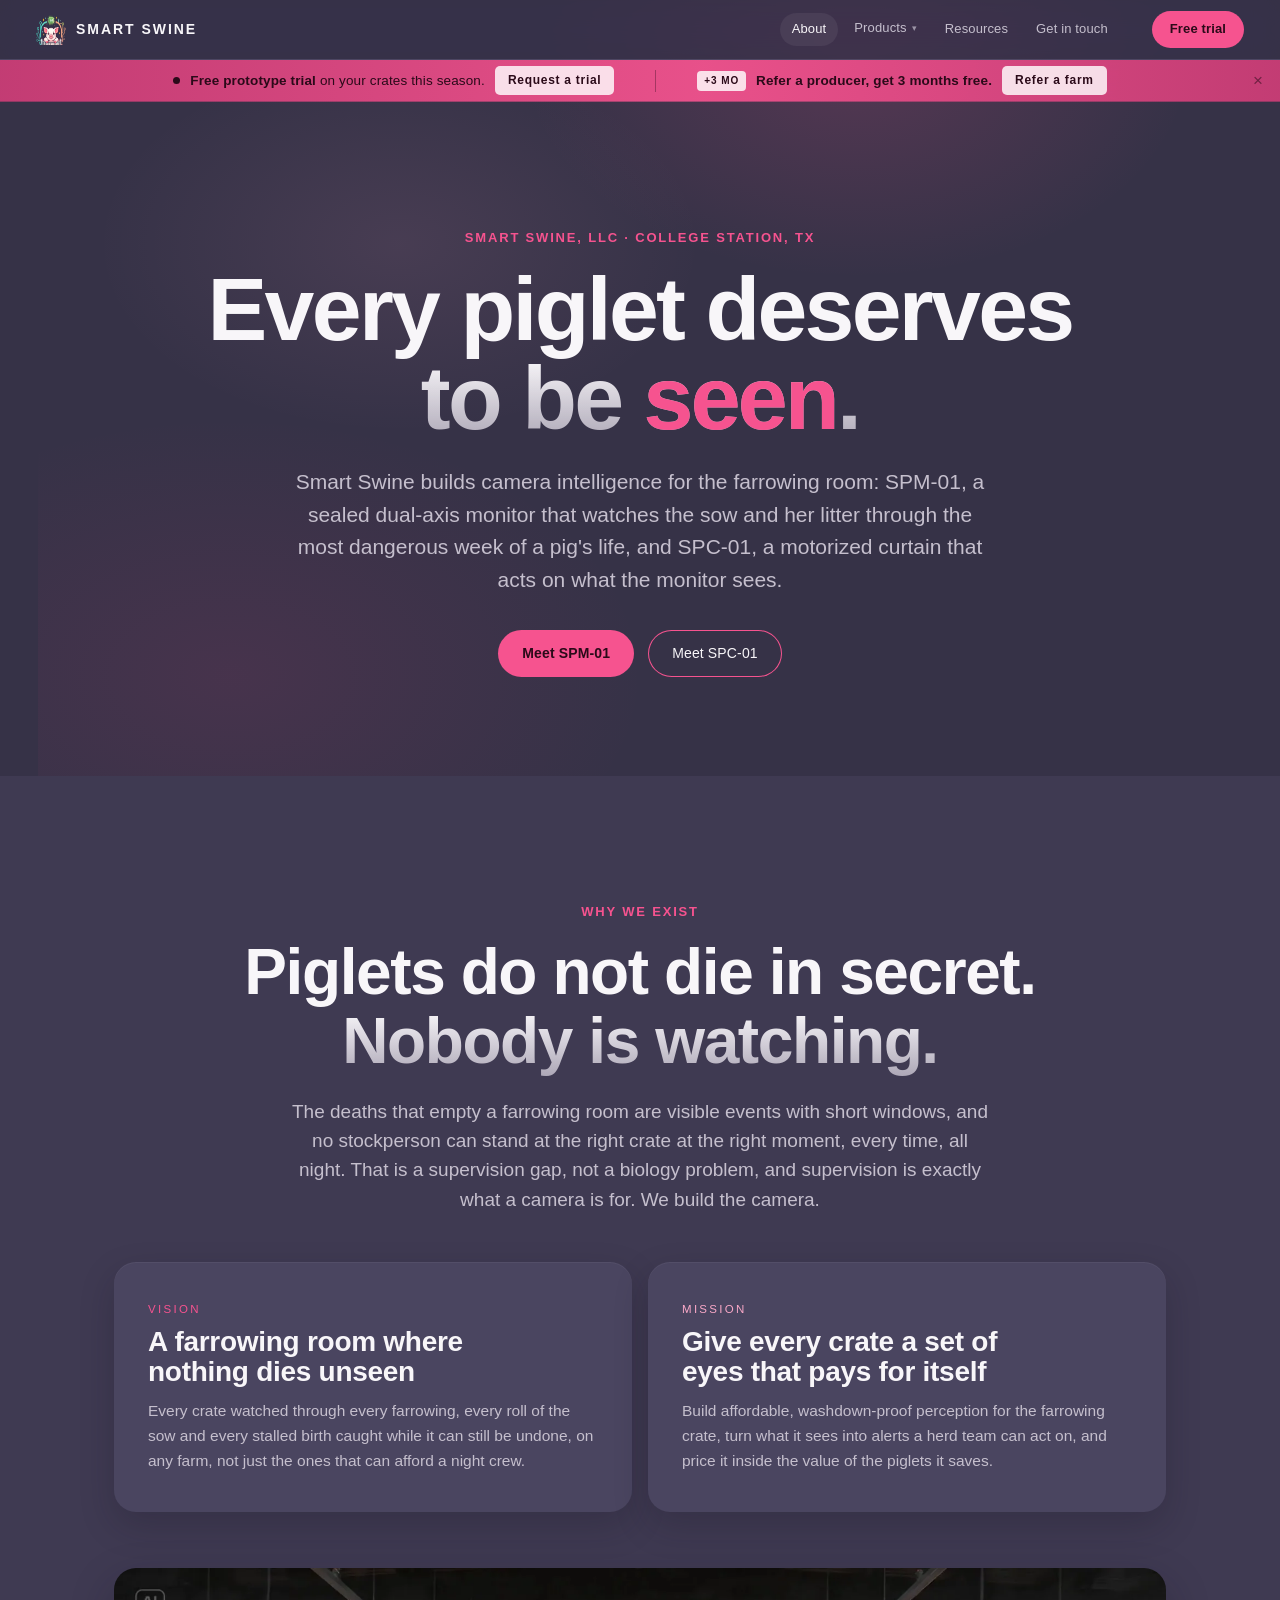
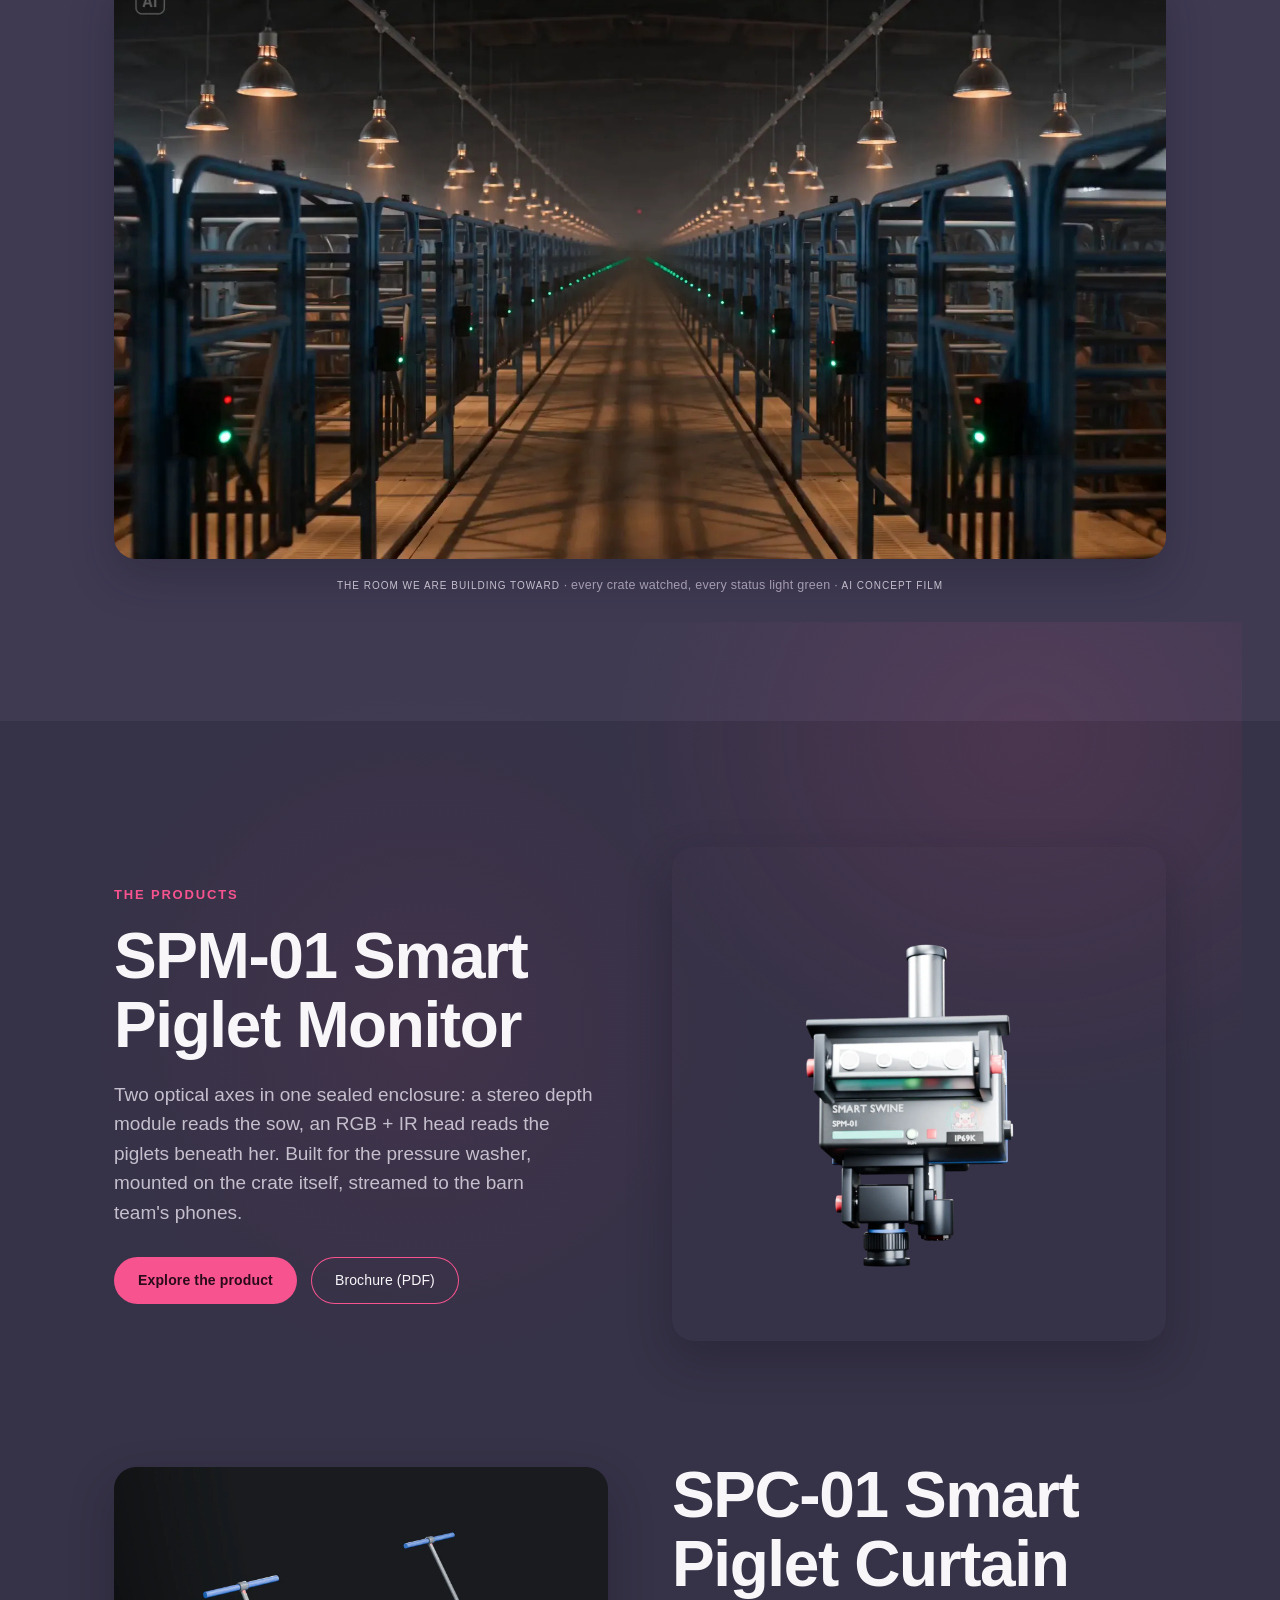
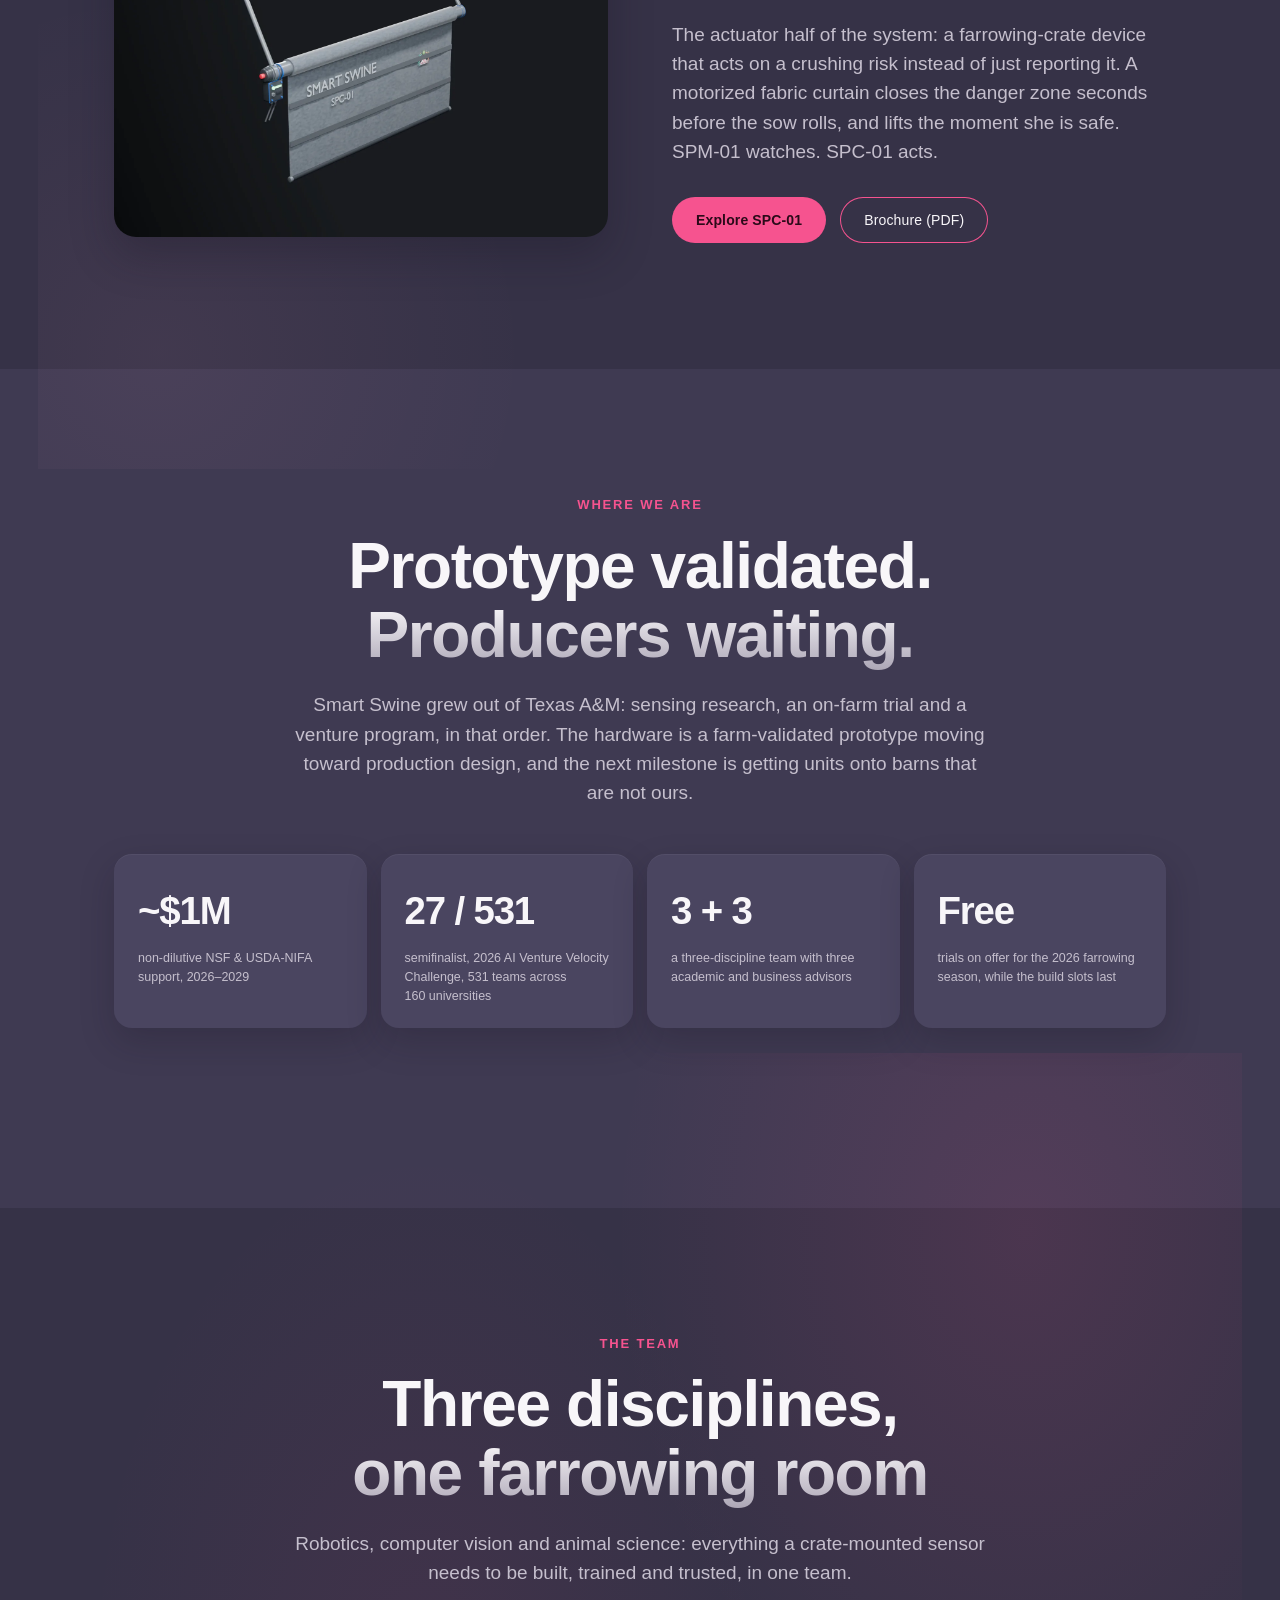
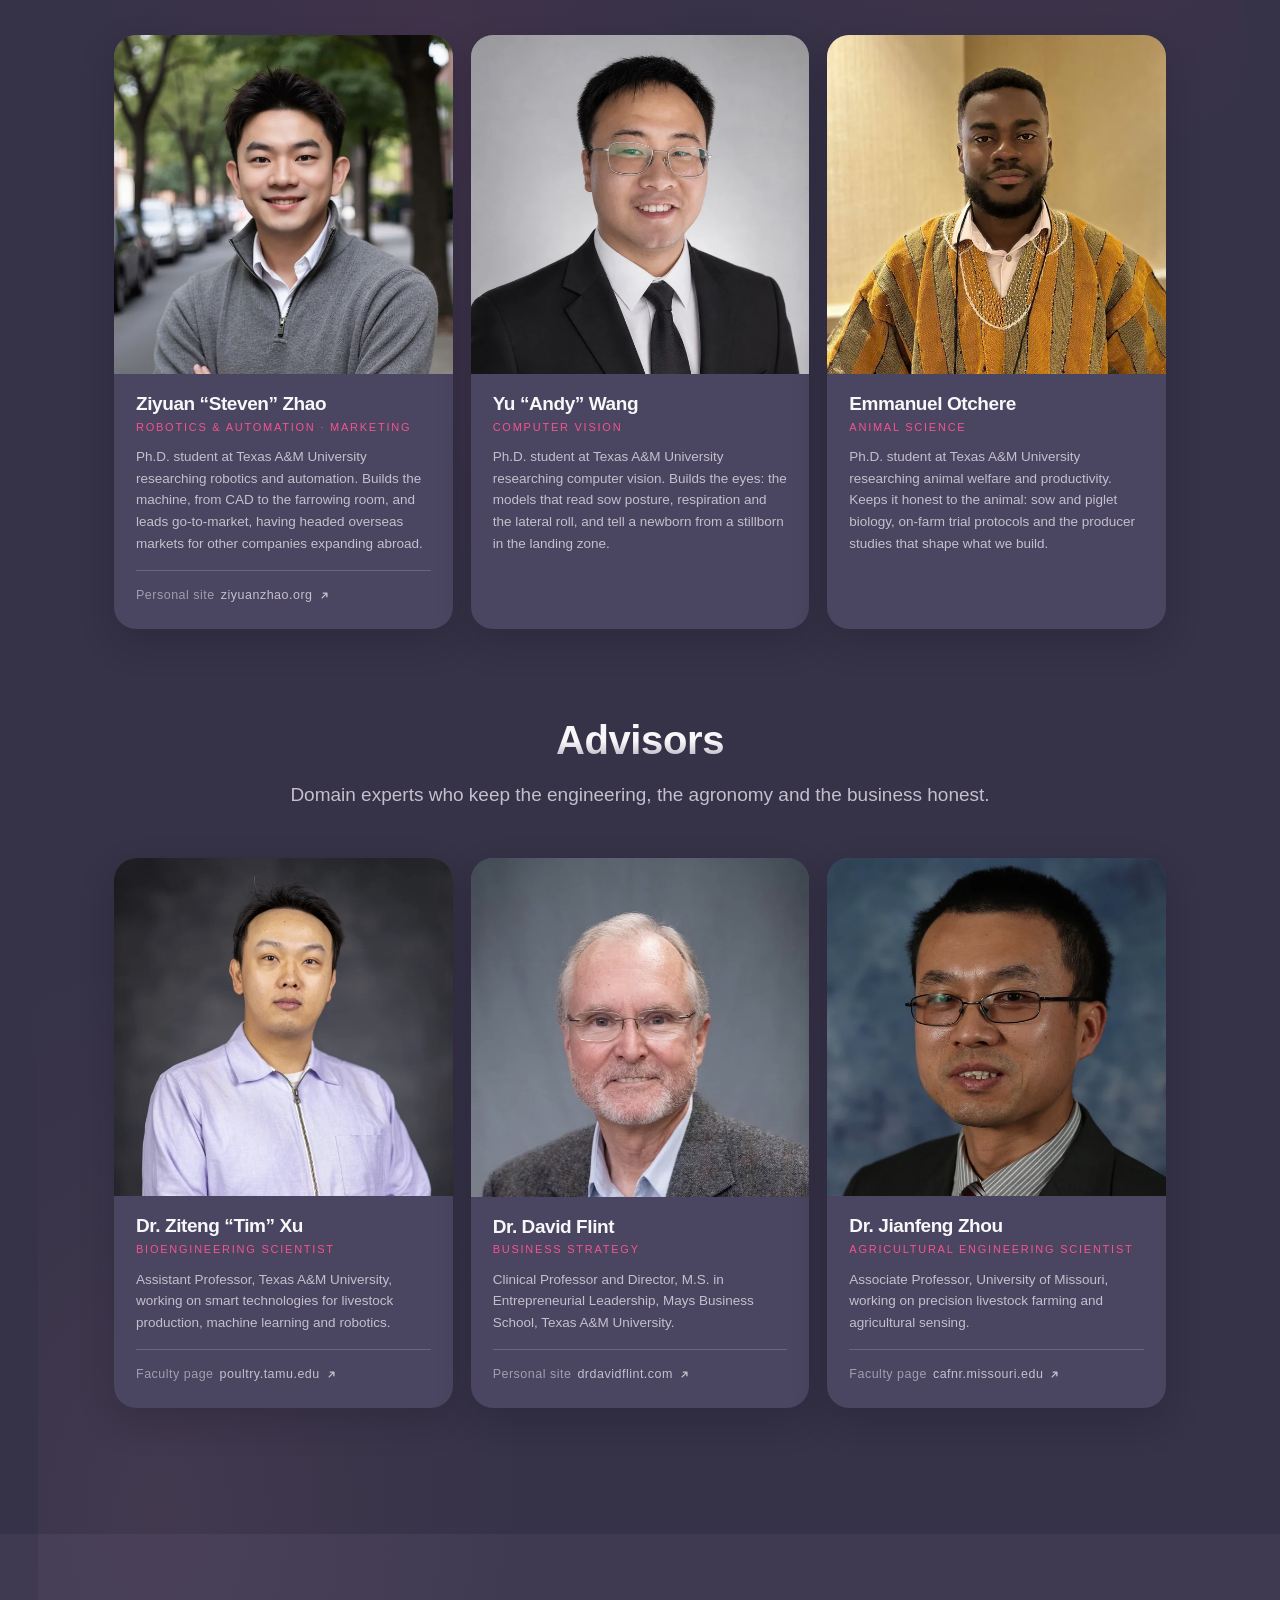
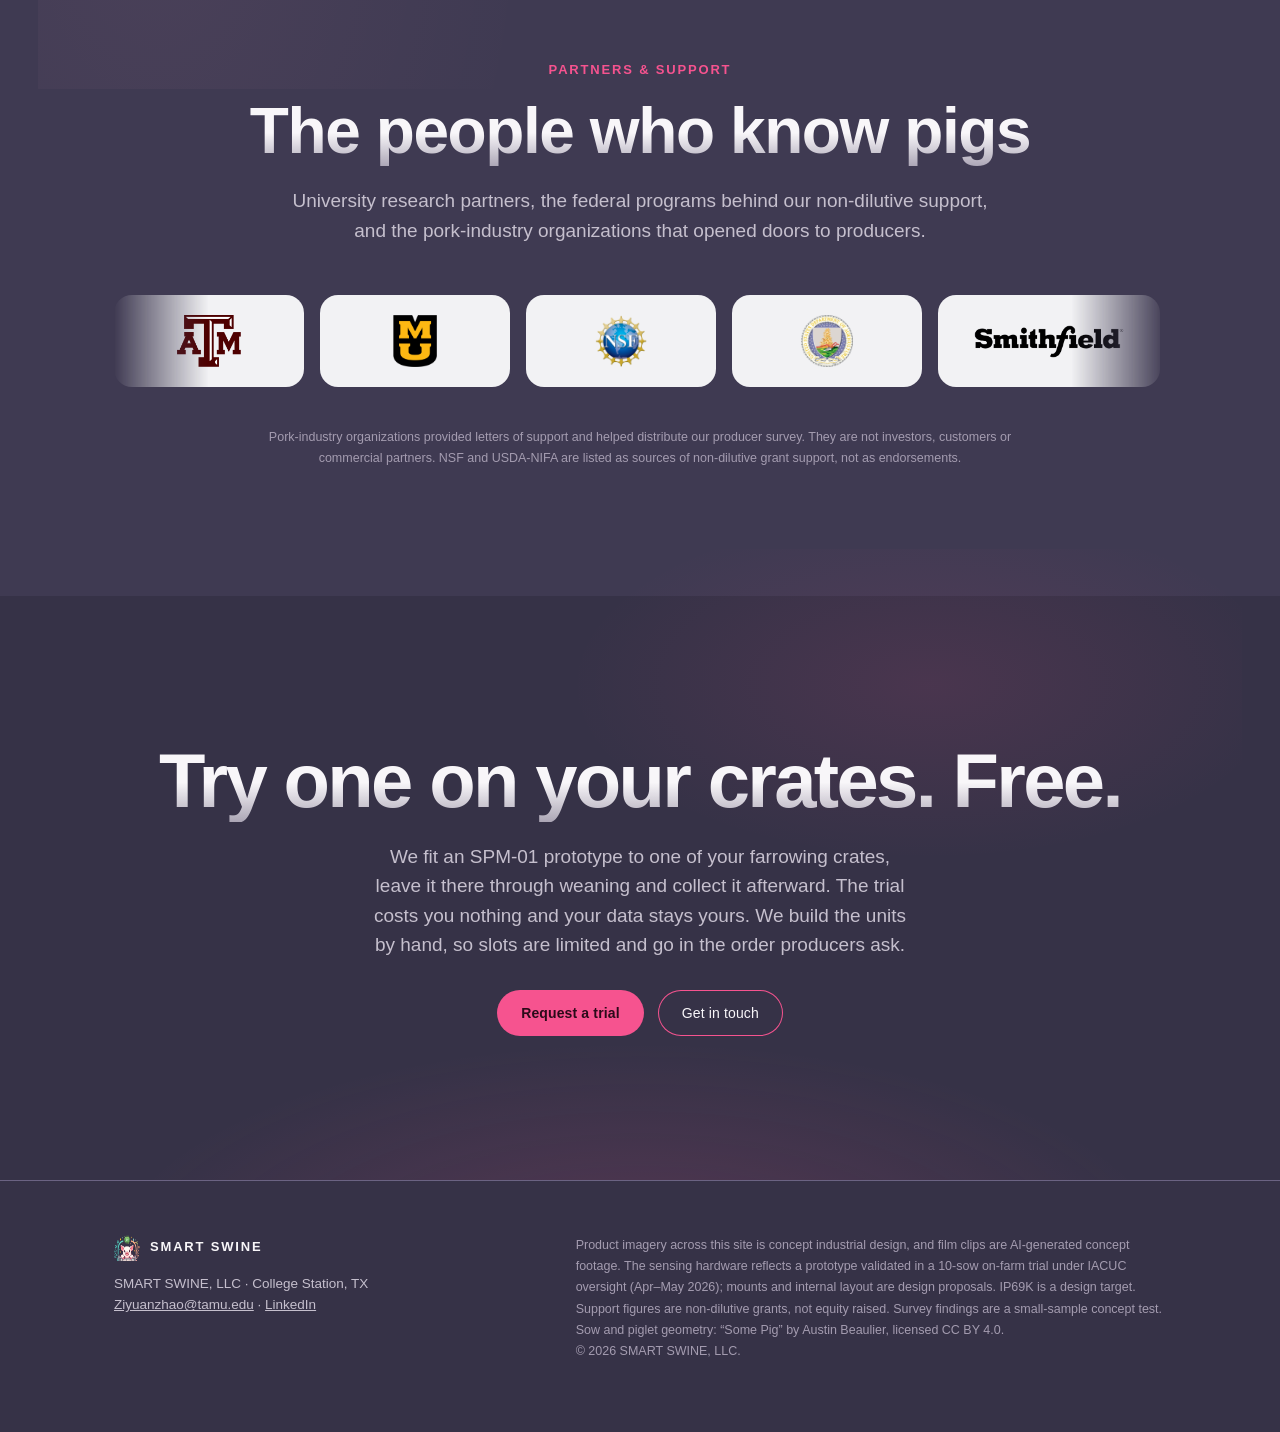
==== index.html @ ac826a95 "Both offers get the same light pill Refer a farm was outlined against the pink, which read as the le" ====
<!DOCTYPE html>
<html lang="en">
<head>
<meta charset="UTF-8">
<meta name="viewport" content="width=device-width, initial-scale=1.0">
<title>SMART SWINE · Camera intelligence for the farrowing room</title>
<meta name="description" content="SMART SWINE, LLC builds camera intelligence for the farrowing room. Vision, mission, team and partners.">
<link rel="icon" type="image/png" href="assets/img/logo_badge.png">
<link rel="stylesheet" href="css/style.css">
</head>
<body>

<header class="nav" id="nav">
  <a class="nav-brand" href="index.html" aria-label="Smart Swine home">
    <img src="assets/img/logo_badge.png" alt="" width="30" height="30">
    <span>SMART&nbsp;SWINE</span>
  </a>
  <nav class="nav-links" aria-label="Pages">
    <a href="index.html" class="on" aria-current="page">About</a>
    <div class="nav-drop">
      <a href="product.html" class="nav-drop-top" aria-haspopup="true">Products<span class="caret" aria-hidden="true">&#9662;</span></a>
      <div class="nav-sub">
        <div class="nav-sub-panel">
          <a href="product.html"><b>SPM-01</b><span>Smart Piglet Monitor</span></a>
          <a href="spc01.html"><b>SPC-01</b><span>Smart Piglet Curtain</span></a>
        </div>
      </div>
    </div>
    <a href="resources.html">Resources</a>
    <a href="contact.html">Get in touch</a>
  </nav>
  <a class="btn btn-coral nav-cta" href="contact.html#pilot">Free trial</a>
  <button class="nav-burger" type="button" aria-label="Menu" aria-expanded="false" aria-controls="mobileMenu"><span></span><span></span></button>
</header>

<nav class="mobile-menu" id="mobileMenu" aria-label="Menu">
  <a href="index.html" class="on" aria-current="page">About</a>
  <a href="product.html">SPM-01<span>Smart Piglet Monitor</span></a>
  <a href="spc01.html">SPC-01<span>Smart Piglet Curtain</span></a>
  <a href="resources.html">Resources</a>
  <a href="contact.html">Get in touch</a>
  <a class="btn btn-coral" href="contact.html#pilot">Free trial</a>
</nav>

<div class="promo" id="promo" role="region" aria-label="Current offers">
  <div class="promo-rail">
    <div class="promo-offer">
      <span class="promo-mark" aria-hidden="true"><span class="promo-dot"></span></span>
      <span class="promo-txt"><b>Free prototype trial</b> on your crates this season.</span>
      <a class="promo-cta" href="contact.html#pilot">Request a trial</a>
    </div>
    <span class="promo-rule" aria-hidden="true"></span>
    <div class="promo-offer">
      <span class="promo-mark promo-badge" aria-hidden="true">+3 MO</span>
      <span class="promo-txt"><b>Refer a producer, get 3 months free.</b></span>
      <a class="promo-cta" href="contact.html#refer">Refer a farm</a>
    </div>
  </div>
  <button class="promo-x" type="button" aria-label="Dismiss offers">&times;</button>
</div>


<main id="top">

<!-- ===== Hero ===== -->
<section class="page-hero">
  <div class="wrap">
    <p class="eyebrow">SMART SWINE, LLC · COLLEGE STATION, TX</p>
    <h1 class="rv">Every piglet deserves<br>to be <em>seen</em>.</h1>
    <p class="lede rv">Smart Swine builds camera intelligence for the farrowing
      room: SPM-01, a sealed dual-axis monitor that watches the sow and her
      litter through the most dangerous week of a pig's life, and SPC-01, a
      motorized curtain that acts on what the monitor sees.</p>
    <div class="cta-row rv">
      <a class="btn btn-coral" href="product.html">Meet SPM-01</a>
      <a class="btn btn-ghost" href="spc01.html">Meet SPC-01</a>
    </div>
  </div>
</section>

<!-- ===== Vision & Mission ===== -->
<section class="sec" id="vision">
  <div class="wrap">
    <header class="sec-head">
      <p class="eyebrow">WHY WE EXIST</p>
      <h2 class="rv">Piglets do not die in secret.<br>Nobody is watching.</h2>
      <p class="lede rv">The deaths that empty a farrowing room are visible events
        with short windows, and no stockperson can stand at the right crate at the
        right moment, every time, all night. That is a supervision gap, not a
        biology problem, and supervision is exactly what a camera is for. We build
        the camera.</p>
    </header>
    <div class="vm">
      <article class="rv">
        <p class="axis-tag coral">VISION</p>
        <h3>A farrowing room where nothing dies unseen</h3>
        <p>Every crate watched through every farrowing, every roll of the sow and
          every stalled birth caught while it can still be undone, on any farm,
          not just the ones that can afford a night crew.</p>
      </article>
      <article class="rv">
        <p class="axis-tag teal">MISSION</p>
        <h3>Give every crate a set of eyes that pays for itself</h3>
        <p>Build affordable, washdown-proof perception for the farrowing crate,
          turn what it sees into alerts a herd team can act on, and price it
          inside the value of the piglets it saves.</p>
      </article>
    </div>
  </div>

  <figure class="wide-fig rv">
    <video class="film" autoplay muted loop playsinline preload="metadata"
           poster="assets/film/film_aisle_poster.webp"
           aria-label="Slow push down the center aisle of a farrowing room at night, a green status light glowing on every crate, AI-generated concept film">
      <source src="assets/film/film_aisle.mp4" type="video/mp4">
    </video>
    <figcaption><span class="mono">THE ROOM WE ARE BUILDING TOWARD</span> · every
      crate watched, every status light green · <span class="mono">AI CONCEPT
      FILM</span></figcaption>
  </figure>
</section>

<!-- ===== Product teasers ===== -->
<section class="sec sec-deep" id="productteaser">
  <div class="wrap split">
    <div class="split-txt">
      <p class="eyebrow">THE PRODUCTS</p>
      <h2 class="rv">SPM-01 Smart Piglet Monitor</h2>
      <p class="lede rv">Two optical axes in one sealed enclosure: a stereo depth
        module reads the sow, an RGB + IR head reads the piglets beneath her.
        Built for the pressure washer, mounted on the crate itself, streamed to
        the barn team's phones.</p>
      <div class="cta-row rv">
        <a class="btn btn-coral" href="product.html">Explore the product</a>
        <a class="btn btn-ghost" href="SPM-01_Product_Brochure.pdf" download>Brochure (PDF)</a>
      </div>
    </div>
    <figure class="split-img rv">
      <img src="assets/img/hero_static.webp" alt="SPM-01 Smart Piglet Monitor, concept industrial design render">
    </figure>
  </div>

  <div class="wrap split split-stack">
    <figure class="split-img rv">
      <img src="assets/img/spc_hero.webp" alt="SPC-01 Smart Piglet Curtain, concept industrial design render" loading="lazy">
    </figure>
    <div class="split-txt">
      <h2 class="rv">SPC-01 Smart Piglet Curtain</h2>
      <p class="lede rv">The actuator half of the system: a farrowing-crate
        device that acts on a crushing risk instead of just
        reporting it. A motorized fabric curtain closes the danger zone seconds
        before the sow rolls, and lifts the moment she is safe. SPM-01 watches.
        SPC-01 acts.</p>
      <div class="cta-row rv">
        <a class="btn btn-coral" href="spc01.html">Explore SPC-01</a>
        <a class="btn btn-ghost" href="SPC-01_Product_Brochure.pdf" download>Brochure (PDF)</a>
      </div>
    </div>
  </div>
</section>

<!-- ===== Where we are ===== -->
<section class="sec" id="status">
  <div class="wrap">
    <header class="sec-head">
      <p class="eyebrow">WHERE WE ARE</p>
      <h2 class="rv">Prototype validated. Producers waiting.</h2>
      <p class="lede rv">Smart Swine grew out of Texas A&amp;M: sensing research,
        an on-farm trial and a venture program, in that order. The hardware is a
        farm-validated prototype moving toward production design, and the next milestone is getting units onto
        barns that are not ours.</p>
    </header>

    <div class="stats statusband">
      <div class="stat rv"><strong>~$1M</strong><span>non-dilutive NSF &amp; USDA-NIFA support, 2026–2029</span></div>
      <div class="stat rv"><strong>27 / 531</strong><span>semifinalist, 2026 AI Venture Velocity Challenge, 531 teams across 160 universities</span></div>
      <div class="stat rv"><strong>3 + 3</strong><span>a three-discipline team with three academic and business advisors</span></div>
      <div class="stat rv"><strong>Free</strong><span>trials on offer for the 2026 farrowing season, while the build slots last</span></div>
    </div>
  </div>
</section>

<!-- ===== Team ===== -->
<section class="sec sec-deep" id="team">
  <div class="wrap">
    <header class="sec-head">
      <p class="eyebrow">THE TEAM</p>
      <h2 class="rv">Three disciplines, one farrowing room</h2>
      <p class="lede rv">Robotics, computer vision and animal science: everything
        a crate-mounted sensor needs to be built, trained and trusted, in one
        team.</p>
    </header>

    <div class="team">
      <article class="tcard rv">
        <img src="assets/team/steven.webp" alt="Ziyuan “Steven” Zhao">
        <div class="t-body">
          <h4>Ziyuan “Steven” Zhao</h4>
          <p class="t-role">Robotics &amp; Automation · Marketing</p>
          <p>Ph.D. student at Texas A&amp;M University researching robotics and
            automation. Builds the machine, from CAD to the farrowing room,
            and leads go-to-market, having headed overseas markets for other
            companies expanding abroad.</p>
          <a class="t-link" href="https://ziyuanzhao.org/" target="_blank" rel="noopener"><span class="t-kind">Personal site</span> ziyuanzhao.org<svg viewBox="0 0 12 12" aria-hidden="true"><path d="M3.4 8.6 8.6 3.4M4.6 3.4h4v4"/></svg><span class="vh"> (opens in a new tab)</span></a>
        </div>
      </article>
      <article class="tcard rv">
        <img src="assets/team/andy.webp" alt="Yu “Andy” Wang">
        <div class="t-body">
          <h4>Yu “Andy” Wang</h4>
          <p class="t-role">Computer Vision</p>
          <p>Ph.D. student at Texas A&amp;M University researching computer
            vision. Builds the eyes: the models that read sow posture,
            respiration and the lateral roll, and tell a newborn from a
            stillborn in the landing zone.</p>
        </div>
      </article>
      <article class="tcard rv">
        <img src="assets/team/emmanuel.webp" alt="Emmanuel Otchere">
        <div class="t-body">
          <h4>Emmanuel Otchere</h4>
          <p class="t-role">Animal Science</p>
          <p>Ph.D. student at Texas A&amp;M University researching animal
            welfare and productivity. Keeps it honest to the animal: sow and
            piglet biology, on-farm trial protocols and the producer studies
            that shape what we build.</p>
        </div>
      </article>
    </div>

    <header class="sec-head">
      <h3 class="sub-h rv">Advisors</h3>
      <p class="lede rv">Domain experts who keep the engineering, the agronomy and
        the business honest.</p>
    </header>
    <div class="team">
      <article class="tcard rv">
        <img src="assets/team/ziteng.webp" alt="Dr. Ziteng “Tim” Xu">
        <div class="t-body">
          <h4>Dr. Ziteng “Tim” Xu</h4>
          <p class="t-role">Bioengineering Scientist</p>
          <p>Assistant Professor, Texas A&amp;M University, working on smart technologies
            for livestock production, machine learning and robotics.</p>
          <a class="t-link" href="https://poultry.tamu.edu/people/xu-ziteng-tim/" target="_blank" rel="noopener"><span class="t-kind">Faculty page</span> poultry.tamu.edu<svg viewBox="0 0 12 12" aria-hidden="true"><path d="M3.4 8.6 8.6 3.4M4.6 3.4h4v4"/></svg><span class="vh"> (opens in a new tab)</span></a>
        </div>
      </article>
      <article class="tcard rv">
        <img src="assets/team/flint.webp" alt="Dr. David Flint">
        <div class="t-body">
          <h4>Dr. David Flint</h4>
          <p class="t-role">Business Strategy</p>
          <p>Clinical Professor and Director, M.S. in Entrepreneurial Leadership,
            Mays Business School, Texas A&amp;M University.</p>
          <a class="t-link" href="https://drdavidflint.com/about/" target="_blank" rel="noopener"><span class="t-kind">Personal site</span> drdavidflint.com<svg viewBox="0 0 12 12" aria-hidden="true"><path d="M3.4 8.6 8.6 3.4M4.6 3.4h4v4"/></svg><span class="vh"> (opens in a new tab)</span></a>
        </div>
      </article>
      <article class="tcard rv">
        <img src="assets/team/jianfeng.webp" alt="Dr. Jianfeng Zhou">
        <div class="t-body">
          <h4>Dr. Jianfeng Zhou</h4>
          <p class="t-role">Agricultural Engineering Scientist</p>
          <p>Associate Professor, University of Missouri, working on precision livestock
            farming and agricultural sensing.</p>
          <a class="t-link" href="https://cafnr.missouri.edu/directory/jianfeng-zhou/" target="_blank" rel="noopener"><span class="t-kind">Faculty page</span> cafnr.missouri.edu<svg viewBox="0 0 12 12" aria-hidden="true"><path d="M3.4 8.6 8.6 3.4M4.6 3.4h4v4"/></svg><span class="vh"> (opens in a new tab)</span></a>
        </div>
      </article>
    </div>
  </div>
</section>

<!-- ===== Partners ===== -->
<section class="sec" id="partners">
  <div class="wrap">
    <header class="sec-head">
      <p class="eyebrow">PARTNERS &amp; SUPPORT</p>
      <h2 class="rv">The people who know pigs</h2>
      <p class="lede rv">University research partners, the federal programs behind
        our non-dilutive support, and the pork-industry organizations that opened
        doors to producers.</p>
    </header>
    <div class="logo-marquee rv" role="img" aria-label="Partner logos: Texas A&M University, University of Missouri, U.S. National Science Foundation, USDA, Smithfield, National Pork Board, Texas Pork Producers Association, Missouri Pork Association">
      <div class="logo-track">
        <div class="logo-set">
          <span><img src="assets/logos/tamu.png"       alt=""></span>
          <span><img src="assets/logos/mizzou.png"     alt=""></span>
          <span><img src="assets/logos/nsf.png"        alt=""></span>
          <span><img src="assets/logos/usda.png"       alt=""></span>
          <span><img src="assets/logos/smithfield.png" alt=""></span>
          <span><img src="assets/logos/npb.png"        alt=""></span>
          <span><img src="assets/logos/tppa.png"       alt=""></span>
          <span><img src="assets/logos/mpa.png"        alt=""></span>
        </div>
        <div class="logo-set" aria-hidden="true">
          <span><img src="assets/logos/tamu.png"       alt=""></span>
          <span><img src="assets/logos/mizzou.png"     alt=""></span>
          <span><img src="assets/logos/nsf.png"        alt=""></span>
          <span><img src="assets/logos/usda.png"       alt=""></span>
          <span><img src="assets/logos/smithfield.png" alt=""></span>
          <span><img src="assets/logos/npb.png"        alt=""></span>
          <span><img src="assets/logos/tppa.png"       alt=""></span>
          <span><img src="assets/logos/mpa.png"        alt=""></span>
        </div>
      </div>
    </div>
    <p class="fine rv">Pork-industry organizations provided letters of support and
      helped distribute our producer survey. They are not investors, customers or
      commercial partners. NSF and USDA-NIFA are listed as sources of
      non-dilutive grant support, not as endorsements.</p>
  </div>
</section>

<!-- ===== CTA ===== -->
<section class="cta" id="contact">
  <div class="wrap">
    <h2 class="rv">Try one on your crates. Free.</h2>
    <p class="lede rv">We fit an SPM-01 prototype to one of your farrowing crates,
      leave it there through weaning and collect it afterward. The trial costs you
      nothing and your data stays yours. We build the units by hand, so slots are
      limited and go in the order producers ask.</p>
    <div class="cta-row rv">
      <a class="btn btn-coral" href="contact.html#pilot">Request a trial</a>
      <a class="btn btn-ghost" href="contact.html">Get in touch</a>
    </div>
  </div>
</section>

<footer class="foot">
  <div class="wrap foot-grid">
    <div>
      <p class="foot-brand"><img src="assets/img/logo_badge.png" alt="" width="26" height="26"> SMART&nbsp;SWINE</p>
      <p class="mut">SMART SWINE, LLC · College Station, TX</p>
      <p class="mut"><a href="mailto:Ziyuanzhao@tamu.edu">Ziyuanzhao@tamu.edu</a> ·
         <a href="https://www.linkedin.com/company/133423991/" rel="noopener" target="_blank">LinkedIn</a></p>
    </div>
    <p class="fine">Product imagery across this site is concept industrial design,
      and film clips are AI-generated concept footage.
      The sensing hardware reflects a prototype validated in a 10-sow on-farm
      trial under IACUC oversight (Apr–May 2026); mounts and internal layout are
      design proposals. IP69K is a design target. Support figures are
      non-dilutive grants, not equity raised. Survey findings are a small-sample
      concept test. Sow and piglet geometry: “Some Pig” by Austin Beaulier,
      licensed CC&nbsp;BY&nbsp;4.0.<br>© 2026 SMART SWINE, LLC.</p>
  </div>
</footer>

</main>

<script src="vendor/gsap.min.js"></script>
<script src="vendor/ScrollTrigger.min.js"></script>
<script src="js/main.js"></script>
</body>
</html>
---- css/style.css ----
/* SMART SWINE — company site
   Tokens: plum-charcoal stack + pink brand (the mascot's own color).
   --coral/--teal/--seal keep their names as historical aliases; every value
   resolves into the pink system.
   Type: system stack (SF Pro on Apple hardware), self-hosted Roboto as the
   fallback for platforms without a suitable system face (css/fonts.css).
   Surface language: borderless elevated cards, large radii, pill buttons,
   centered section heads — decoration carries nothing the layout doesn't. */

@import url("fonts.css");

:root {
  /* Well off black: the darkest surface is a plum-tinted charcoal, not a void.
     Every step is ~11 levels apart so cards, cards-on-cards and rules all
     separate without needing borders to do the work. */
  --bg0: #363247;
  --bg1: #3f3a52;
  --bg2: #4a4560;
  --bg3: #57516e;
  --line: #6b6383;
  --ink: #f8f6f9;
  --mut: #c5bfcd;
  --dim: #a49cb0;
  --pink: #f6538f;
  --rose: #f9a8c7;
  --coral: var(--pink);
  --teal: var(--rose);
  --seal: #cf3d78;
  --seal-hi: #f76fa8;
  --sans: -apple-system, BlinkMacSystemFont, "SF Pro Display", "SF Pro Text",
          "Segoe UI", "Roboto", "Helvetica Neue", Helvetica, Arial, sans-serif;
  /* One family — label roles keep their own voice through tracking, case
     and weight rather than a second face. */
  --mono: var(--sans);
  --pad: clamp(20px, 5vw, 72px);
  --r-lg: 22px;   /* media tiles, feature cards */
  --r-md: 18px;   /* stat tiles, list cards */
  --r-sm: 14px;   /* small chrome */
}

* { margin: 0; padding: 0; box-sizing: border-box; }
html { scroll-behavior: smooth; overflow-anchor: none; }
@media (prefers-reduced-motion: reduce) { html { scroll-behavior: auto; } }

body {
  text-wrap: pretty;
  background: var(--bg1);
  color: var(--ink);
  font-family: var(--sans);
  font-size: 17px;
  line-height: 1.6;
  -webkit-font-smoothing: antialiased;
  overflow-x: hidden;
}

img { max-width: 100%; display: block; }
a { color: inherit; }
section { scroll-margin-top: 64px; }

.wrap { max-width: 1180px; margin: 0 auto; padding: 0 var(--pad); }
.mono { font-family: var(--mono); font-size: 0.8em; font-weight: 500; letter-spacing: 0.1em; }
.mut { color: var(--mut); }
.teal { color: var(--teal); }
.fine { color: var(--dim); font-size: 12.5px; line-height: 1.7; margin-top: 40px; }
.fine.center { text-align: center; max-width: 720px; margin: 28px auto 0; padding: 0 var(--pad); }
/* section-bottom disclaimers sit centered under centered section bodies */
.sec .wrap > .fine { text-align: center; max-width: 760px; margin-left: auto; margin-right: auto; }

/* ---------- headings ---------- */
h1, h2, h3, h4 {
  font-weight: 700; letter-spacing: -0.022em; line-height: 1.08;
  /* balance: a two-line heading splits evenly instead of running full width
     and then dropping two words onto a stub line */
  text-wrap: balance;
}
.beat h1, .beat h2, .page-hero h1, .cta h2 { font-weight: 900; letter-spacing: -0.035em; }
h2 { font-size: clamp(36px, 5vw, 64px); margin-bottom: 20px; }
h3 { font-size: 21px; letter-spacing: -0.01em; margin-bottom: 10px; }
.sub-h { font-size: clamp(26px, 3.2vw, 40px); margin: 90px 0 18px; }
.lede {
  color: var(--mut); max-width: 700px; font-size: 19px; line-height: 1.55;
  margin-bottom: 12px;
  /* pretty: never leave a single word alone on the last line */
  text-wrap: pretty;
}
.lede a { color: var(--pink); }

/* Section kicker: a small pink label above the headline, nothing else. */
.eyebrow {
  font-size: 13px;
  font-weight: 700;
  letter-spacing: 0.14em;
  color: var(--pink);
  margin-bottom: 16px;
}

/* Centered section head: kicker → headline → lede, one pattern everywhere. */
.sec-head { max-width: 800px; margin: 0 auto; text-align: center; }
.sec-head .lede { margin-left: auto; margin-right: auto; }
.lede.center { margin: 30px auto 0; text-align: center; }

/* Display headlines fade from ink into the muted tone toward the baseline —
   the big-type treatment of premium dark product pages. Skipped on the hero
   beats, whose text-shadow would show through a transparent fill. */
.sec-head h2, .sec-head .sub-h, .page-hero h1, .cta h2 {
  background: linear-gradient(180deg, var(--ink) 52%, rgba(197, 191, 205, 0.82));
  -webkit-background-clip: text; background-clip: text;
  -webkit-text-fill-color: transparent;
  color: var(--ink);
}
.page-hero h1 em { -webkit-text-fill-color: var(--pink); }

/* ---------- nav ---------- */
.nav {
  position: fixed; inset: 0 0 auto 0; z-index: 50;
  display: flex; align-items: center; gap: 26px;
  padding: 0 clamp(16px, 3vw, 36px);
  height: 60px;
  background: rgba(54, 50, 71, 0.78);
  backdrop-filter: saturate(180%) blur(20px);
  -webkit-backdrop-filter: saturate(180%) blur(20px);
  border-bottom: 1px solid rgba(107, 99, 131, 0.45);
}
.nav-brand {
  display: flex; align-items: center; gap: 10px;
  font-weight: 700; letter-spacing: 0.14em; font-size: 14px;
  text-decoration: none;
}
.nav-links { display: flex; gap: 4px; margin-left: auto; }
.nav-links a {
  font-size: 13px; font-weight: 400; letter-spacing: 0.01em;
  color: var(--mut); text-decoration: none;
  padding: 6px 12px; border-radius: 980px;
  transition: color 0.2s, background 0.2s;
}
.nav-links a:hover, .nav-links a.on { color: var(--ink); background: rgba(255,255,255,0.06); }
/* Products dropdown: both product pages live under one nav item.
   CSS-only — opens on hover and on keyboard focus (focus-within), the
   top link itself still goes to product.html. */
.nav-drop { position: relative; }
.nav-drop-top .caret {
  display: inline-block; margin-left: 5px; font-size: 9px;
  transform: translateY(-1px); opacity: 0.7;
}
.nav-sub {
  position: absolute; top: 100%; left: 50%;
  transform: translateX(-50%);
  padding-top: 10px;                 /* hover bridge over the gap */
  display: none; min-width: 250px;
}
.nav-sub-panel {
  display: flex; flex-direction: column; gap: 2px;
  background: rgba(54, 50, 71, 0.96);
  backdrop-filter: saturate(180%) blur(20px);
  -webkit-backdrop-filter: saturate(180%) blur(20px);
  border: 1px solid rgba(107, 99, 131, 0.45); border-radius: 16px;
  padding: 8px;
  box-shadow: 0 18px 44px rgba(0, 0, 0, 0.45);
}
.nav-drop:hover .nav-sub,
.nav-drop:focus-within .nav-sub { display: block; }
.nav-sub a { display: block; white-space: nowrap; }
.nav-sub a b { color: var(--ink); font-weight: 700; }
.nav-sub a span { display: block; font-size: 11px; letter-spacing: 0.04em;
                  color: var(--dim); margin-top: 1px; }
/* .btn.nav-cta: compound beats the later .btn rule regardless of order */
.nav-cta { margin-left: 6px; }
.btn.nav-cta { padding: 8px 18px; font-size: 13px; }
@media (max-width: 980px) {
  .nav-links { display: none; }
  .nav-cta { margin-left: auto; }
}
/* very narrow: the bar holds brand + pill + burger on one line */
@media (max-width: 560px) {
  .nav { gap: 10px; }
  .nav-brand span { font-size: 12px; letter-spacing: 0.1em; }
  .btn.nav-cta { padding: 7px 14px; font-size: 12px; }
}

/* ---------- mobile menu ----------
   Burger lives in the nav on small screens; the panel drops below the
   60px bar, covers the promo strip, and locks page scroll while open. */
.nav-burger {
  display: none;
  width: 40px; height: 40px; flex: none;
  border: 0; border-radius: 980px;
  background: transparent; cursor: pointer;
  position: relative;
}
.nav-burger span {
  position: absolute; left: 50%; top: 50%;
  width: 18px; height: 1.6px; border-radius: 1px;
  background: var(--ink);
  transition: transform 0.3s ease;
}
.nav-burger span:first-child { transform: translate(-50%, -4px); }
.nav-burger span:last-child { transform: translate(-50%, 3px); }
.nav-burger.open span:first-child { transform: translate(-50%, -1px) rotate(45deg); }
.nav-burger.open span:last-child { transform: translate(-50%, -1px) rotate(-45deg); }
/* after the base display:none, so source order can't cancel it */
@media (max-width: 980px) { .nav-burger { display: block; } }

.mobile-menu {
  position: fixed; inset: 60px 0 0 0; z-index: 51;
  display: none;
  flex-direction: column;
  padding: 24px var(--pad) 44px;
  background: rgba(54, 50, 71, 0.97);
  backdrop-filter: saturate(180%) blur(20px);
  -webkit-backdrop-filter: saturate(180%) blur(20px);
  overflow-y: auto;
}
body.menu-open .mobile-menu { display: flex; }
body.menu-open { overflow: hidden; }
.mobile-menu a {
  text-decoration: none; color: var(--ink);
  font-size: 24px; font-weight: 600; letter-spacing: -0.015em;
  padding: 18px 0;
  border-bottom: 1px solid rgba(107, 99, 131, 0.35);
}
.mobile-menu a span {
  display: block;
  font-size: 13px; font-weight: 400; letter-spacing: 0.01em;
  color: var(--dim); margin-top: 2px;
}
.mobile-menu a.on { color: var(--pink); }
.mobile-menu .btn {
  margin-top: 30px; align-self: flex-start;
  font-size: 15px; padding: 13px 28px;
  border-bottom: 0;
}
@media (min-width: 981px) {
  .mobile-menu { display: none !important; }
  body.menu-open { overflow: auto; }
}

/* ---------- buttons: pills ---------- */
.btn {
  display: inline-block;
  font-size: 14px; font-weight: 500; letter-spacing: 0.01em;
  text-decoration: none; white-space: nowrap;
  padding: 12px 24px; border-radius: 980px;
  transition: transform 0.18s, box-shadow 0.18s, background 0.18s, color 0.18s;
}
.btn-coral {
  background: var(--coral); color: #2b0a19; font-weight: 600;
  position: relative; overflow: hidden;
}
.btn-coral:hover { transform: translateY(-2px); box-shadow: 0 8px 28px rgba(246, 83, 143, 0.35); }
/* a single light sweep crosses the pill on hover */
.btn-coral::after {
  content: ""; position: absolute; inset: 0;
  background: linear-gradient(105deg, transparent 40%, rgba(255, 255, 255, 0.35) 50%, transparent 60%);
  transform: translateX(-130%);
  transition: transform 0.55s ease;
  pointer-events: none;
}
.btn-coral:hover::after { transform: translateX(130%); }
.btn:active { transform: translateY(0) scale(0.97); }
@media (prefers-reduced-motion: reduce) { .btn-coral::after { display: none; } }
.btn-ghost { background: var(--bg3); color: var(--ink); }
.btn-ghost:hover { background: var(--line); transform: translateY(-2px); }
:is(a, button):focus-visible { outline: 2px solid var(--seal-hi); outline-offset: 3px; }

/* ---------- hero ---------- */
.hero { height: 100vh; position: relative; background: var(--bg0); }
/* 190vh, not 430vh: the turntable used to cost four full screens of wheel
   before the page moved on. One extra screen buys the whole rotation. */
.hero--scrub { height: 190vh; }
/* SPC-01 travel hero: 48 frames of hem travel need more runway than the
   turntable, and the close must COMPLETE before the pin releases — the
   travel finishes at 62% of this scrub (main.js) so the last screen is a
   hold on the closed state. 190vh let the page move on mid-drop
   (user 2026-08-04). */
#spcHero.hero--scrub { height: 300vh; }
.hero-stage {
  position: sticky; top: 0; height: 100vh; overflow: hidden;
  display: grid; place-items: center;
}
.hero-dust { position: absolute; inset: 0; width: 100%; height: 100%; }
.hero-ring {
  position: absolute; width: min(78vh, 88vw); height: min(78vh, 88vw);
  transform: rotate(-90deg);
}
.hero-ring circle {
  fill: none; stroke: var(--seal-hi); stroke-width: 0.35;
  stroke-dasharray: 100; stroke-dashoffset: 100;
  opacity: 0.5;
}
.hero-fallback, .hero-turn {
  position: absolute;
  width: min(86vh, 92vw); height: min(86vh, 92vw);
  object-fit: contain;
}
.hero-fallback {
  filter: drop-shadow(0 40px 80px rgba(0, 0, 0, 0.6));
}
.hero-turn { display: none; }
.hero--scrub .hero-turn { display: block; }
.hero--scrub .hero-fallback { display: none; }

.beat {
  position: absolute; z-index: 5;
  left: clamp(20px, 7vw, 110px); bottom: clamp(72px, 13vh, 150px);
  max-width: 640px;
  text-shadow: 0 2px 26px rgba(54, 50, 71, 0.92);
}
.beat h1 {
  font-size: clamp(64px, 11vw, 148px);
  letter-spacing: -0.03em;
  line-height: 0.95;
}
.beat h2 { font-size: clamp(40px, 6vw, 84px); }
.hero-sub {
  font-size: clamp(20px, 2.6vw, 32px); font-weight: 700;
  margin: 8px 0 14px;
}
.hero-tag, .beat > p:not(.eyebrow):not(.hero-sub) { color: var(--mut); font-size: clamp(15px, 1.6vw, 19px); margin-top: 14px; }
.beat-2, .beat-3 { opacity: 0; visibility: hidden; }
.beat-3 { left: auto; right: clamp(20px, 7vw, 110px); text-align: right; }

@media (max-width: 640px) {
  .beat { right: 20px; }
  .beat-3 { left: 20px; text-align: left; }
  .hero-tag { font-size: 14.5px; }
}

.hero-cue {
  position: absolute; bottom: 26px; left: 50%; transform: translateX(-50%);
  font-family: var(--mono); font-size: 10px; letter-spacing: 0.34em;
  color: var(--dim);
  display: flex; flex-direction: column; align-items: center; gap: 10px;
}
.hero-cue span {
  width: 1px; height: 44px;
  background: linear-gradient(180deg, transparent, var(--seal-hi));
  animation: cue 2s ease-in-out infinite;
}
@keyframes cue { 0%, 100% { opacity: 0.25; } 50% { opacity: 1; } }
@media (prefers-reduced-motion: reduce) { .hero-cue span { animation: none; } }

/* ---------- generic sections ---------- */
.sec { padding: clamp(100px, 14vh, 170px) 0; position: relative; }
.sec-deep { background: var(--bg0); }

/* stats */
.stats { display: grid; gap: 16px; margin: 54px 0; }
.stats-3 { grid-template-columns: repeat(3, 1fr); }
.stats-4 { grid-template-columns: repeat(4, 1fr); }
.stats-5 { grid-template-columns: repeat(5, 1fr); }
.stat {
  background: var(--bg2); border-radius: var(--r-md);
  padding: 26px 24px 22px;
}
.stat strong {
  display: block;
  font-size: clamp(28px, 3vw, 42px); font-weight: 700; letter-spacing: -0.03em;
  margin-bottom: 8px; font-variant-numeric: tabular-nums;
}
.stat span { color: var(--mut); font-size: 12.5px; line-height: 1.5; display: block; }
@media (max-width: 900px) { .stats-4, .stats-5 { grid-template-columns: 1fr 1fr; } }
@media (max-width: 560px) { .stats-3 { grid-template-columns: 1fr; } }
/* below ~400px two columns hit the longest word's min-content and overflow */
@media (max-width: 400px) { .stats-4, .stats-5 { grid-template-columns: 1fr; } }
.stat { min-width: 0; }

/* cards */
.duo { display: grid; grid-template-columns: 1fr 1fr; gap: 16px; margin-top: 10px; }
@media (max-width: 860px) { .duo { grid-template-columns: 1fr; } }
.card {
  background: var(--bg2); border-radius: var(--r-lg);
  padding: 32px 30px;
}
.card p { color: var(--mut); font-size: 15px; }
.edge-coral h3 { color: var(--coral); font-size: 17px; }
.edge-teal h3 { color: var(--teal); font-size: 17px; }

/* split layout */
.split {
  display: grid; grid-template-columns: 1fr 1fr;
  gap: clamp(30px, 5vw, 80px); align-items: center;
}
@media (max-width: 940px) { .split { grid-template-columns: 1fr; } }
/* splits keep their text left-aligned; the pattern is head + media */
.split .cta-row { justify-content: flex-start; }
.split-stack { margin-top: clamp(80px, 10vw, 120px); }
.split-img { position: relative; }
.split-img img { border-radius: var(--r-lg); }
/* the FOV overlay must be clipped to the card, not spill past its corners */
.split-img .fig-media { border-radius: var(--r-lg); overflow: hidden; }

.axis { margin-top: 30px; }
.axis p:last-child { color: var(--mut); font-size: 15px; }
.axis-tag {
  font-family: var(--mono); font-size: 11.5px; font-weight: 500; letter-spacing: 0.2em;
  color: var(--mut); margin-bottom: 8px;
}
.axis-tag.teal { color: var(--teal); }
.axis-tag.coral { color: var(--coral); }

/* adjustable field-of-view wedges on the heads figure */
.fig-media { position: relative; }
.fov {
  position: absolute; inset: 0;
  width: 100%; height: 100%;
  pointer-events: none;
}
.fov-fill { stroke: none; }
.fov-edge { stroke-width: 1.1; stroke-dasharray: 5 4; fill: none; }
.fov-scan { stroke-width: 1.6; opacity: 0.95; }
.fov-pivot { stroke: none; }

.fov-fwd .fov-fill  { fill: rgba(249, 168, 199, 0.10); }
.fov-fwd .fov-edge,
.fov-fwd .fov-scan  { stroke: var(--rose); }
.fov-fwd .fov-pivot { fill: var(--rose); }
.fov-down .fov-fill { fill: rgba(246, 83, 143, 0.10); }
.fov-down .fov-edge,
.fov-down .fov-scan { stroke: var(--pink); }
.fov-down .fov-pivot { fill: var(--pink); }

/* the sweep: each ray pivots between its own wedge limits */
.fov-fwd .fov-scan {
  transform-origin: 305px 111px;
  animation: sweepFwd 4.2s ease-in-out infinite;
}
.fov-down .fov-scan {
  transform-origin: 194px 211px;
  animation: sweepDown 4.2s ease-in-out infinite;
  animation-delay: -1.4s;
}
@keyframes sweepFwd {
  0%, 100% { transform: rotate(-17deg); }
  50%      { transform: rotate(17deg); }
}
@keyframes sweepDown {
  0%, 100% { transform: rotate(-19deg); }
  50%      { transform: rotate(19deg); }
}
@media (prefers-reduced-motion: reduce) {
  .fov-scan { animation: none; }
}

.split-img figcaption {
  color: var(--dim); font-size: 12.5px; line-height: 1.6;
  margin-top: 14px; max-width: 460px;
}

/* ---------- exploded (scroll-scrubbed assembly) ---------- */
.xstage { height: 100vh; position: relative; }
.xstage--scrub { height: 260vh; }
.xsticky {
  position: sticky; top: 0; height: 100vh;
  display: grid; place-items: center;
  overflow: hidden;
}
.xfallback, .xcanvas {
  position: absolute;
  width: min(1500px, 96vw);
  height: min(84vh, 54vw);
  object-fit: contain;
}
.xcanvas { display: none; }
.xstage--scrub .xcanvas { display: block; }
.xstage--scrub .xfallback { display: none; }

.xlabels { position: absolute; inset: 0; pointer-events: none; }
.xlabel {
  position: absolute; left: 0; top: 0;   /* JS writes transform in px */
  font-family: var(--mono); font-size: 11px; letter-spacing: 0.06em;
  line-height: 1.5; white-space: nowrap;
  opacity: 0;
  transition: opacity 0.45s ease;
  text-shadow: 0 1px 4px rgba(40, 37, 52, 0.95), 0 0 14px rgba(54, 50, 71, 0.92);
}
.xlabels.on .xlabel { opacity: 1; }
.xlabel b { color: var(--pink); margin-right: 7px; font-weight: 700; }
.xlabel em { display: block; font-style: normal; color: var(--mut); font-size: 10px; }
.xlabel .lead {                          /* dot + riser, drawn by JS length */
  position: absolute; left: 0; width: 1px;
  background: linear-gradient(var(--g));
}
.xlabel .lead::after {
  content: ""; position: absolute; left: 50%; width: 9px; height: 9px;
  transform: translateX(-50%);
  background: var(--bg0); border: 2px solid var(--pink); border-radius: 50%;
  box-shadow: 0 0 10px rgba(246, 83, 143, 0.75);
}
.xlabel.up   .lead { top: 100%; --g: 180deg, var(--pink), rgba(246, 83, 143, 0.15); }
.xlabel.up   .lead::after { bottom: -5px; }
.xlabel.down .lead { bottom: 100%; --g: 0deg, var(--pink), rgba(246, 83, 143, 0.15); }
.xlabel.down .lead::after { top: -5px; }

/* Component list: the full sixteen, readable on any screen, and the only
   label surface on mobile where the pinned canvas is not shown. */
.xlist {
  list-style: none;
  display: grid; grid-template-columns: repeat(3, 1fr); gap: 2px 26px;
  margin-top: 34px;
}
@media (max-width: 900px) { .xlist { grid-template-columns: 1fr 1fr; } }
@media (max-width: 560px) { .xlist { grid-template-columns: 1fr; } }
.xlist li {
  font-family: var(--mono); font-size: 12.5px; letter-spacing: 0.02em;
  padding: 11px 0; border-bottom: 1px solid var(--line);
  color: var(--ink);
}
.xlist b { color: var(--pink); margin-right: 9px; }
.xlist em { font-style: normal; color: var(--dim); display: block; font-size: 10.5px; margin-top: 2px; }

@media (max-width: 900px) {
  .xstage, .xstage--scrub { height: auto; }
  .xsticky { position: static; height: auto; display: block; padding: 0 var(--pad); }
  body.has-promo .xsticky { top: auto; height: auto; }
  .xfallback { position: static; width: 100%; height: auto; }
  .xstage--scrub .xcanvas { display: none; }
  .xstage--scrub .xfallback { display: block; }
  .xlabels { display: none; }
}

/* ---------- washdown ---------- */
.wash { position: relative; overflow: hidden; padding: clamp(110px, 16vh, 190px) 0; }
.wash-bg {
  position: absolute; inset: -12% 0;
  background: url("../assets/img/washdown.webp") center 30% / cover no-repeat;
  will-change: transform;
}
.wash-bg::after {
  content: ""; position: absolute; inset: 0;
  background: linear-gradient(90deg, rgba(54, 50, 71, 0.94) 0%, rgba(54, 50, 71, 0.62) 52%, rgba(54, 50, 71, 0.30) 100%);
}
.wash-inner { position: relative; z-index: 2; }
.wash-inner .lede { max-width: 560px; }
.wash .stats { grid-auto-rows: 1fr; max-width: 900px; }
.wash .stat { background: rgba(74, 69, 96, 0.80); backdrop-filter: blur(6px); }

/* ---------- wide media figures ----------
   Same column as the text (.wrap's 1180px), so film and stills sit on the
   grid instead of bleeding past it. */
.wide-fig { max-width: 1180px; margin: 56px auto 0; padding: 0 var(--pad); }
.wide-fig img { border-radius: var(--r-lg); }
.wide-fig figcaption {
  color: var(--dim); font-size: 12.5px; margin-top: 16px; letter-spacing: 0.02em;
  text-align: center;
}
.wide-fig .mono { color: var(--mut); }

/* ---------- concept films ----------
   Short looping clips share the stills' frame language exactly: same radius,
   no chrome. Playback rules live in main.js. */
.film {
  display: block; width: 100%; height: auto;
  border-radius: var(--r-lg);
  background: var(--bg1);
}
.mounts { display: grid; grid-template-columns: repeat(4, 1fr); gap: 16px; margin: 40px 0 10px; }
@media (max-width: 980px) { .mounts { grid-template-columns: 1fr 1fr; } }
@media (max-width: 540px) { .mounts { grid-template-columns: 1fr; } }
.mcard {
  background: var(--bg2); border-radius: var(--r-md);
  overflow: hidden;
  transform-style: preserve-3d; will-change: transform;
}
.mcard img { aspect-ratio: 4 / 5; object-fit: cover; }
.mcard h4 { font-size: 16px; margin: 16px 18px 6px; }
.mcard p { color: var(--mut); font-size: 13px; margin: 0 18px 18px; line-height: 1.55; }
.tilt-note { margin: 26px auto 0; max-width: 760px; text-align: center; }

/* ---------- phone ---------- */
.phone-col { display: grid; place-items: center; }
.phone {
  width: min(330px, 88vw);
  background: #201e28;
  border: 1px solid #5a5470;
  border-radius: 44px;
  padding: 14px 14px 10px;
  box-shadow: 0 30px 90px rgba(0, 0, 0, 0.65), 0 0 0 6px #363144;
  position: relative;
}
.phone-notch {
  position: absolute; top: 12px; left: 50%; transform: translateX(-50%);
  width: 96px; height: 22px; background: #363144; border-radius: 12px;
}
.phone-status {
  display: flex; justify-content: space-between;
  font-size: 10px; color: var(--mut); padding: 2px 10px 8px;
}
.phone-head {
  display: flex; align-items: center; gap: 8px;
  padding: 4px 6px 10px;
  font-size: 10px; letter-spacing: 0.14em; font-weight: 700;
}
.phone-head img { width: 20px; height: 20px; }
.live {
  margin-left: auto;
  background: var(--coral); color: #2b0a19;
  font-size: 9px; font-weight: 700; letter-spacing: 0.1em;
  padding: 3px 8px; border-radius: 20px;
  animation: livepulse 2s ease-in-out infinite;
}
@keyframes livepulse {
  0%, 100% { box-shadow: 0 0 0 0 rgba(246, 83, 143, 0.55); }
  55% { box-shadow: 0 0 0 7px rgba(246, 83, 143, 0); }
}
@media (prefers-reduced-motion: reduce) { .live { animation: none; } }
.phone-feed { position: relative; border-radius: 14px; overflow: hidden; }
.dbox { position: absolute; border: 1.5px solid var(--teal); border-radius: 3px; }
.dbox i {
  position: absolute; top: -15px; left: -1.5px;
  font-family: var(--mono); font-style: normal;
  font-size: 7px; letter-spacing: 0.06em;
  background: var(--teal); color: #3a0d20;
  padding: 1.5px 5px; border-radius: 2px; white-space: nowrap;
}
.dbox.coral-b { border-color: var(--coral); }
.dbox.coral-b i { background: var(--coral); color: #2b0a15; }
.feed-tag {
  position: absolute; left: 8px; bottom: 8px;
  font-size: 8px; color: var(--ink);
  background: rgba(10, 10, 13, 0.72); padding: 3px 7px; border-radius: 4px;
}
.phone-stats { display: grid; grid-template-columns: repeat(3, 1fr); gap: 7px; margin: 10px 0; }
.phone-stats div { background: #2e2b38; border-radius: 10px; padding: 9px 10px; }
.phone-stats strong { font-size: 19px; display: block; }
.phone-stats span { color: var(--dim); font-size: 8.5px; }
.phone-chart { background: #2e2b38; border-radius: 10px; padding: 10px 12px; margin-bottom: 10px; }
.phone-chart .mono, .phone-brief .mono { font-size: 8px; color: var(--dim); letter-spacing: 0.16em; }
.bars { display: flex; align-items: flex-end; gap: 7px; height: 58px; margin-top: 8px; }
.bars i {
  flex: 1; height: var(--h);
  background: var(--teal); border-radius: 3px 3px 0 0; opacity: 0.85;
  transform-origin: 50% 100%;
}
.bars i.hot { background: var(--coral); }
.phone-brief { background: #2e2b38; border-radius: 10px; padding: 10px 12px; }
.phone-brief p:last-child { font-size: 10.5px; color: var(--mut); line-height: 1.55; margin-top: 5px; }
.phone-brief strong { color: var(--ink); }
.phone-alert {
  display: flex; align-items: center; gap: 8px;
  background: #2e2b38; border-radius: 10px; padding: 9px 12px; margin-top: 7px;
  font-size: 10px; color: var(--mut);
}
.phone-alert .dot { width: 7px; height: 7px; border-radius: 50%; background: var(--coral); flex: none; }
.phone-alert em { margin-left: auto; font-style: normal; font-size: 8.5px; color: var(--dim); }
.phone-tabs {
  display: flex; justify-content: space-between;
  font-size: 8px; color: var(--dim);
  padding: 12px 14px 6px;
}
.phone-tabs .on { color: var(--coral); }

/* ---------- pricing ---------- */
.price-card p:last-child { font-size: 15px; }
.warranty {
  margin-top: 16px;
  background: linear-gradient(120deg, rgba(246, 83, 143, 0.09), rgba(207, 61, 120, 0.08));
  border-radius: var(--r-lg);
  padding: 40px 36px;
}
.warranty h3 { font-size: clamp(22px, 2.6vw, 30px); margin-bottom: 10px; }
.warranty p:last-child { color: var(--mut); max-width: 760px; }

/* ---------- logo marquee ----------
   Partners run as one slow seamless band, faded at both edges; the track
   holds two identical sets so -50% loops invisibly. The loop NEVER stops:
   no hover pause and no reduced-motion fallback (client 2026-08-05). */
.logo-marquee {
  overflow: hidden; margin-top: 50px;
  mask-image: linear-gradient(90deg, transparent, #000 9%, #000 91%, transparent);
  -webkit-mask-image: linear-gradient(90deg, transparent, #000 9%, #000 91%, transparent);
}
.logo-track {
  display: flex; width: max-content;
  animation: logoScroll 44s linear infinite;
}
.logo-set { display: flex; gap: 16px; padding-right: 16px; flex: none; }
.logo-set span {
  background: #f2f2f4; border-radius: var(--r-md);
  display: grid; place-items: center;
  padding: 18px 36px; height: 92px; min-width: 190px;
}
.logo-set img { max-height: 52px; width: auto; max-width: 150px; object-fit: contain; }
@keyframes logoScroll { to { transform: translateX(-50%); } }

/* ---------- CTA + footer ---------- */
.cta {
  padding: clamp(110px, 16vh, 190px) 0;
  text-align: center;
  background:
    radial-gradient(ellipse 60% 55% at 50% 115%, rgba(246, 83, 143, 0.16), transparent 70%),
    var(--bg0);
}
.cta h2 { font-size: clamp(40px, 6vw, 76px); }
.cta .lede { margin: 0 auto 18px; text-wrap: balance; }
.cta-row { display: flex; gap: 14px; justify-content: center; margin-top: 30px; flex-wrap: wrap; }

/* ---------- company pages (about / resources / contact) ---------- */
@media (max-width: 560px) { .nav-links { display: none; } }

.page-hero {
  position: relative; overflow: hidden;
  padding: calc(60px + clamp(80px, 14vh, 170px)) 0 clamp(70px, 11vh, 140px);
  background: var(--bg0);
  text-align: center;
}
.page-hero .wrap { position: relative; z-index: 2; }
.page-hero h1 {
  font-size: clamp(44px, 7vw, 96px); letter-spacing: -0.03em; line-height: 1.0;
  max-width: 900px; margin: 0 auto;
}
.page-hero h1 em { font-style: normal; color: var(--pink); }
.page-hero .lede { font-size: clamp(17px, 1.9vw, 21px); margin: 22px auto 0; }
.page-hero .cta-row { justify-content: center; margin-top: 34px; }

.vm { display: grid; grid-template-columns: 1fr 1fr; gap: 16px; margin-top: 48px; }
@media (max-width: 860px) { .vm { grid-template-columns: 1fr; } }
.vm article {
  background: var(--bg2); border-radius: var(--r-lg);
  padding: 38px 34px;
  text-align: left;
}
.vm h3 { font-size: clamp(22px, 2.4vw, 28px); margin: 8px 0 12px; }
.vm p:last-child { color: var(--mut); font-size: 15.5px; }

.team { display: grid; grid-template-columns: repeat(3, 1fr); gap: 18px; margin-top: 48px; }
@media (max-width: 900px) { .team { grid-template-columns: 1fr; max-width: 420px; margin-left: auto; margin-right: auto; } }
.tcard {
  background: var(--bg2); border-radius: var(--r-lg);
  overflow: hidden;
  text-align: left;
  transition: transform 0.25s;
}
.tcard:hover { transform: translateY(-5px); }
.tcard img { aspect-ratio: 1; object-fit: cover; width: 100%; filter: saturate(0.92); }
.tcard .t-body { padding: 20px 22px 24px; }
.tcard h4 { font-size: 19px; margin-bottom: 4px; }
.tcard .t-role {
  font-family: var(--mono); font-size: 11px; font-weight: 500; letter-spacing: 0.16em;
  color: var(--pink); text-transform: uppercase; margin-bottom: 10px;
}
/* the bio, addressed directly — :last-child broke the moment a card
   gained a trailing link */
.tcard .t-body p:not(.t-role) { color: var(--mut); font-size: 13.5px; line-height: 1.6; }

.rescat { margin-top: clamp(70px, 9vw, 110px); }
.rescat:first-of-type { margin-top: 20px; }
.resgrid { display: grid; grid-template-columns: repeat(3, 1fr); gap: 16px; margin-top: 34px; }
@media (max-width: 980px) { .resgrid { grid-template-columns: 1fr 1fr; } }
@media (max-width: 620px) { .resgrid { grid-template-columns: 1fr; } }
.rcard {
  display: block; text-decoration: none;
  background: var(--bg2); border-radius: var(--r-md);
  padding: 26px 26px 22px;
  text-align: left;
  transition: transform 0.22s, background 0.22s;
}
.rcard:hover { transform: translateY(-4px); background: var(--bg3); }
.rcard .r-kind {
  font-family: var(--mono); font-size: 10.5px; font-weight: 500; letter-spacing: 0.18em;
  color: var(--pink); text-transform: uppercase;
}
.rcard h4 { font-size: 16.5px; margin: 10px 0 8px; }
.rcard p { color: var(--mut); font-size: 13.5px; line-height: 1.6; }
.rcard .r-url {
  display: block; margin-top: 14px;
  font-family: var(--mono); font-size: 11px; color: var(--dim);
  white-space: nowrap; overflow: hidden; text-overflow: ellipsis;
}
.rcard:hover .r-url { color: var(--rose); }

/* news cards carry the publisher's own preview image */
.rcard:has(.nthumb) { padding: 0 0 22px; overflow: hidden; }
.rcard:has(.nthumb) > :not(.nthumb) { margin-left: 26px; margin-right: 26px; }
.nthumb {
  display: block; position: relative;
  aspect-ratio: 16 / 9; overflow: hidden;
  background: var(--bg3); margin-bottom: 18px;
}
.nthumb img { width: 100%; height: 100%; object-fit: cover; transition: transform 0.4s; }
.rcard:hover .nthumb img { transform: scale(1.05); }
.nthumb::after {          /* keep the eyebrow legible over any photo */
  content: ""; position: absolute; inset: auto 0 0 0; height: 42%;
  background: linear-gradient(180deg, transparent, rgba(54, 50, 71, 0.55));
}

/* video cards */
.vcard { padding: 0 0 22px; overflow: hidden; }
.vcard > :not(.vthumb) { margin-left: 26px; margin-right: 26px; }
.vthumb {
  display: block; position: relative;
  aspect-ratio: 16 / 9; overflow: hidden;
  background: var(--bg3); margin-bottom: 18px;
}
.vthumb img {
  width: 100%; height: 100%; object-fit: cover;
  /* hqdefault is 4:3 with letterbox bars; scaling up crops them off */
  transform: scale(1.36);
  transition: transform 0.4s;
}
.vcard:hover .vthumb img { transform: scale(1.42); }
.vplay {
  position: absolute; inset: 50% auto auto 50%;
  transform: translate(-50%, -50%);
  width: 54px; height: 54px; border-radius: 50%;
  background: rgba(54, 50, 71, 0.74);
  border: 2px solid var(--pink);
  backdrop-filter: blur(3px);
  transition: background 0.25s, transform 0.25s;
}
.vplay::after {
  content: ""; position: absolute;
  inset: 50% auto auto 50%;
  transform: translate(-38%, -50%);
  border-left: 15px solid var(--pink);
  border-top: 9px solid transparent;
  border-bottom: 9px solid transparent;
}
.vcard:hover .vplay { background: var(--pink); transform: translate(-50%, -50%) scale(1.08); }
.vcard:hover .vplay::after { border-left-color: #2b0a19; }
.vlen {
  position: absolute; right: 10px; bottom: 10px;
  font-family: var(--mono); font-size: 10.5px; font-weight: 400;
  background: rgba(54, 50, 71, 0.86); color: var(--ink);
  padding: 3px 7px; border-radius: 4px;
}

.contact-grid { display: grid; grid-template-columns: 1fr 1fr; gap: 18px; margin-top: 40px; }
@media (max-width: 860px) { .contact-grid { grid-template-columns: 1fr; } }
.ccard {
  background: var(--bg2); border-radius: var(--r-lg);
  padding: 44px 40px;
}
.ccard.hot {
  background: linear-gradient(150deg, rgba(246, 83, 143, 0.12), var(--bg2) 58%);
}
/* the referral is the quieter half of the same pair: same shape, less heat */
.ccard.warm {
  background: linear-gradient(150deg, rgba(249, 168, 199, 0.07), var(--bg2) 58%);
  box-shadow: inset 0 0 0 1px var(--line);
}
.ccard.wide { grid-column: 1 / -1; }
@media (max-width: 860px) { .ccard.wide { grid-column: auto; } }
.ccard[id] { scroll-margin-top: calc(64px + var(--promo-h)); }
.btn-ghost {
  background: transparent; color: var(--ink);
  box-shadow: inset 0 0 0 1px var(--pink);
  transition: background 0.2s, transform 0.2s, box-shadow 0.2s;
}
.btn-ghost:hover { background: rgba(246, 83, 143, 0.12); transform: translateY(-2px); }
.ccard h3 { font-size: clamp(24px, 2.6vw, 32px); margin: 10px 0 14px; }
.ccard p { color: var(--mut); font-size: 15.5px; }
.ccard .btn { margin-top: 26px; }
.ccard ul { list-style: none; margin-top: 18px; }
.ccard li { padding: 10px 0; border-bottom: 1px solid var(--line); font-size: 15px; }
.ccard li:last-child { border-bottom: none; }
.ccard li a { color: var(--ink); text-decoration: none; overflow-wrap: anywhere; }
@media (max-width: 380px) { .ccard { padding: 36px 26px; } }
.ccard li a:hover { color: var(--pink); }
.ccard li .mono { color: var(--dim); margin-right: 12px; }

.statusband { display: grid; grid-template-columns: repeat(4, 1fr); gap: 14px; margin-top: 46px; }
@media (max-width: 900px) { .statusband { grid-template-columns: 1fr 1fr; } }

.foot { border-top: 1px solid var(--line); padding: 54px 0 70px; background: var(--bg0); }
.foot-grid { display: grid; grid-template-columns: 1fr 1.4fr; gap: 40px; }
@media (max-width: 860px) { .foot-grid { grid-template-columns: 1fr; } }
.foot-brand { display: flex; align-items: center; gap: 10px; font-weight: 700; letter-spacing: 0.14em; font-size: 13px; margin-bottom: 12px; }
.foot .mut { font-size: 13.5px; }
.foot a { color: var(--mut); }
.foot a:hover { color: var(--ink); }
.foot .fine { margin: 0; }

/* =====================================================================
   Ambient light — large soft brand-pink light fields that drift very
   slowly behind the dark sections, plus a lit-from-above material touch
   on cards and media. Transform/opacity only, so every animation stays
   on the compositor; reduced motion holds the light still.
   ===================================================================== */
.sec-deep, .wash, .page-hero { position: relative; isolation: isolate; }
.cta { position: relative; isolation: isolate; }

/* Vertical-only drift: the light fields sit 3% inside each edge and never
   scale past 1.06, so no animation frame can push them outside the page
   and fake a horizontal scrollbar. */
@keyframes auraDrift {
  0%, 100% { transform: translate3d(0, -2%, 0) scale(1); }
  50%      { transform: translate3d(0, 2.5%, 0) scale(1.06); }
}
@keyframes auraDrift2 {
  0%, 100% { transform: translate3d(0, 2%, 0) scale(1.05); }
  50%      { transform: translate3d(0, -2.5%, 0) scale(0.97); }
}

/* page heroes: a warm key light high on one side, a cool rose fill low
   on the other, breathing against each other */
.page-hero::after {
  content: "";
  position: absolute; inset: -8% 3%; z-index: -1;
  pointer-events: none;
  background:
    radial-gradient(ellipse 42% 36% at 68% 14%, rgba(246, 83, 143, 0.16), transparent 66%),
    radial-gradient(ellipse 36% 30% at 30% 34%, rgba(249, 168, 199, 0.09), transparent 70%);
  animation: auraDrift 16s ease-in-out infinite;
}
.page-hero::before {
  content: "";
  position: absolute; inset: -8% 3%; z-index: -1;
  pointer-events: none;
  background: radial-gradient(ellipse 48% 40% at 16% 82%, rgba(207, 61, 120, 0.11), transparent 72%);
  animation: auraDrift2 22s ease-in-out infinite;
}

/* deep sections: the same two-source light, quieter */
.sec-deep::after {
  content: "";
  position: absolute; inset: -8% 3%; z-index: -1;
  pointer-events: none;
  background:
    radial-gradient(ellipse 52% 38% at 82% 8%, rgba(246, 83, 143, 0.11), transparent 66%),
    radial-gradient(ellipse 44% 36% at 10% 92%, rgba(249, 168, 199, 0.06), transparent 70%);
  animation: auraDrift 20s ease-in-out infinite;
}
.sec-deep::before {
  content: "";
  position: absolute; inset: -8% 3%; z-index: -1;
  pointer-events: none;
  background: radial-gradient(ellipse 40% 34% at 32% 28%, rgba(207, 61, 120, 0.07), transparent 70%);
  animation: auraDrift2 26s ease-in-out infinite;
}

/* product scrub heroes: a living backlight behind the turntable */
.hero-stage::before {
  content: "";
  position: absolute; inset: -10%;
  pointer-events: none;
  background:
    radial-gradient(ellipse 38% 42% at 50% 46%, rgba(246, 83, 143, 0.14), transparent 64%),
    radial-gradient(ellipse 28% 28% at 70% 28%, rgba(249, 168, 199, 0.08), transparent 70%);
  animation: auraDrift 18s ease-in-out infinite;
}

/* closing CTA: the bottom glow it already had learns to breathe */
.cta::before {
  content: "";
  position: absolute; inset: -8% 3%; z-index: -1;
  pointer-events: none;
  background: radial-gradient(ellipse 44% 38% at 74% 20%, rgba(246, 83, 143, 0.10), transparent 68%);
  animation: auraDrift2 24s ease-in-out infinite;
}

@media (prefers-reduced-motion: reduce) {
  .page-hero::before, .page-hero::after,
  .sec-deep::before, .sec-deep::after,
  .hero-stage::before, .cta::before { animation: none; }
}

/* Lit from above: a one-pixel top highlight and a soft ambient shadow
   give every surface the same overhead light source. */
.card, .stat, .tcard, .rcard, .ccard, .mcard, .vm article,
.warranty, .step, .prow {
  box-shadow: inset 0 1px 0 rgba(255, 255, 255, 0.05),
              0 14px 34px rgba(24, 20, 34, 0.22);
  position: relative;
}
.wide-fig img, .film, .split-img img, .pstack img, .loopcard img {
  box-shadow: 0 18px 44px rgba(24, 20, 34, 0.30);
}

/* Pointer-tracked glow: the hovered card carries a soft pink light that
   follows the cursor (JS writes --mx/--my). Fine pointers only. */
@media (pointer: fine) {
  .card::after, .stat::after, .tcard::after, .rcard::after, .ccard::after,
  .mcard::after, .vm article::after, .warranty::after, .step::after, .prow::after {
    content: ""; position: absolute; inset: 0; border-radius: inherit;
    background: radial-gradient(240px circle at var(--mx, 50%) var(--my, 50%),
                rgba(246, 83, 143, 0.10), transparent 65%);
    opacity: 0; transition: opacity 0.3s;
    pointer-events: none;
  }
  .card:hover::after, .stat:hover::after, .tcard:hover::after,
  .rcard:hover::after, .ccard:hover::after, .mcard:hover::after,
  .vm article:hover::after, .warranty:hover::after, .step:hover::after,
  .prow:hover::after { opacity: 1; }
}

/* Media tiles rise to the pointer; split figures keep their scroll
   parallax instead (an inline transform would fight the hover one). */
.wide-fig img, .film, .loopcard img {
  transition: transform 0.35s ease, box-shadow 0.35s ease;
}
.wide-fig:hover img, .film:hover, .loopcard:hover img {
  transform: translateY(-4px);
  box-shadow: 0 26px 60px rgba(24, 20, 34, 0.38);
}

/* Card lift: the whole grid responds, not only the ones that already did */
.card, .stat, .ccard {
  transition: transform 0.22s, background 0.22s;
}
.card:hover, .stat:hover, .ccard:hover { transform: translateY(-3px); }

/* ---------- antenna: the two radios, drawn as they behave ---------- */
.rf {
  position: absolute; inset: 0;
  width: 100%; height: 100%;
  pointer-events: none;
}
.rf-arc {
  fill: none;
  stroke-width: 2;
  stroke-linecap: round;
  transform-origin: 176px 101px;   /* the dome apex — both fans pivot here */
  opacity: 0;
}
.rf-dot { fill: var(--pink); filter: drop-shadow(0 0 4px rgba(246, 83, 143, 0.9)); }
.rf-tag {
  font-family: var(--sans);
  font-size: 9px; font-weight: 500; letter-spacing: 0.18em;
  fill: var(--mut);
  /* the labels cross both the dark backdrop and the bright quick-mount
     plate, so they carry their own halo rather than relying on either */
  paint-order: stroke;
  stroke: rgba(24, 22, 30, 0.85);
  stroke-width: 2.6px;
  stroke-linejoin: round;
}

.rf-wifi .rf-arc { stroke: var(--pink); }
.rf-wifi .rf-tag { fill: var(--pink); }
.rf-bt   .rf-arc { stroke: var(--rose); }
.rf-bt   .rf-tag { fill: var(--rose); }

/* Wi-Fi: arcs grow away from the dome — the unit talking to the barn */
.rf-wifi .rf-arc { animation: rfOut 2.8s cubic-bezier(.35,.6,.4,1) infinite; }
.rf-wifi .a1 { animation-delay: 0s; }
.rf-wifi .a2 { animation-delay: .34s; }
.rf-wifi .a3 { animation-delay: .68s; }

/* Bluetooth: arcs close in on the dome — a phone reaching the unit */
.rf-bt .rf-arc { animation: rfIn 2.8s cubic-bezier(.35,.6,.4,1) infinite; }
.rf-bt .a3 { animation-delay: 1.4s; }
.rf-bt .a2 { animation-delay: 1.74s; }
.rf-bt .a1 { animation-delay: 2.08s; }

@keyframes rfOut {
  0%   { opacity: 0;   transform: scale(0.45); }
  18%  { opacity: 0.95; }
  55%  { opacity: 0.5;  }
  75%, 100% { opacity: 0; transform: scale(1.18); }
}
@keyframes rfIn {
  0%   { opacity: 0;    transform: scale(1.18); }
  18%  { opacity: 0.95; }
  55%  { opacity: 0.5;  }
  75%, 100% { opacity: 0; transform: scale(0.45); }
}

/* Motion off: hold the fans at full spread so the diagram still reads */
@media (prefers-reduced-motion: reduce) {
  .rf-arc { animation: none !important; opacity: 0.75; }
}

/* ---------- team card: personal site link ---------- */
/* The card is the column, not the body: height:100% on .t-body resolved
   against the whole card (image included) and pushed the link out through
   overflow:hidden. */
.tcard { display: flex; flex-direction: column; }
.tcard .t-body { display: flex; flex-direction: column; flex: 1 1 auto; }
.tcard .t-body > p:not(.t-role) { flex: 1 1 auto; }
.t-link {
  display: inline-flex; align-items: baseline; gap: 6px;
  align-self: flex-start;
  margin-top: 16px; padding-top: 14px;
  border-top: 1px solid var(--line);
  width: 100%;
  font-size: 12.5px; font-weight: 500; letter-spacing: 0.04em;
  color: var(--mut); text-decoration: none;
  transition: color 0.2s;
}
.t-link .t-kind { color: var(--dim); }
.t-link:hover .t-kind { color: inherit; }
.t-link svg {
  width: 11px; height: 11px; flex: none; align-self: center;
  fill: none; stroke: currentColor; stroke-width: 1.5;
  stroke-linecap: round; stroke-linejoin: round;
  transition: transform 0.2s;
}
.t-link:hover { color: var(--pink); }
.t-link:hover svg { transform: translate(2px, -2px); }
/* screen-reader-only text */
.vh {
  position: absolute; width: 1px; height: 1px;
  padding: 0; margin: -1px; overflow: hidden;
  clip-path: inset(50%); white-space: nowrap;
}

/* =====================================================================
   Offer bar — pinned directly under the fixed nav, so it rides with it
   rather than scrolling away. Two offers share the strip and stay
   separate: the trial is the way in, the referral is what taking it
   earns you. Both carry the same light pill so neither reads as the
   afterthought; what tells them apart is the marker, a live dot on the
   trial and the +3 MO badge on the referral, plus a hairline between.
   --promo-h is measured in JS so every offset below stays exact when
   the rail wraps to two rows on narrow screens.
   ===================================================================== */
:root { --promo-h: 42px; }

.promo {
  position: fixed; inset: 60px 0 auto 0; z-index: 49;
  display: flex; align-items: center; justify-content: center;
  min-height: 42px; padding: 0 46px;
  background: linear-gradient(90deg,
    rgba(207, 61, 120, 0.92) 0%, rgba(246, 83, 143, 0.92) 55%, rgba(207, 61, 120, 0.92) 100%);
  backdrop-filter: blur(10px);
  -webkit-backdrop-filter: blur(10px);
  border-bottom: 1px solid rgba(54, 50, 71, 0.35);
  color: #2b0a19;
  font-size: 13.5px; font-weight: 500; letter-spacing: 0.01em;
  overflow: hidden;
}
/* a slow sheen, so the bar reads as live without blinking at anyone */
.promo::before {
  content: ""; position: absolute; inset: 0;
  background: linear-gradient(105deg, transparent 38%, rgba(255,255,255,0.30) 50%, transparent 62%);
  transform: translateX(-100%);
  animation: promoSheen 7s ease-in-out infinite;
  pointer-events: none;
}
@keyframes promoSheen { 0%, 62% { transform: translateX(-100%); } 100% { transform: translateX(100%); } }
@media (prefers-reduced-motion: reduce) { .promo::before { animation: none; opacity: 0; } }

/* the rail is positioned so both offers paint above the sheen */
.promo-rail {
  position: relative;
  display: flex; align-items: center;
  gap: clamp(26px, 3.2vw, 48px);
}
/* nothing here may shrink: a nowrap claim squeezed below its own width
   spills out of its box and lands on top of the next offer */
.promo-offer { flex: none; display: flex; align-items: center; gap: 10px; }
.promo-txt, .promo-cta { flex: none; }
.promo-rule { flex: none; width: 1px; height: 22px; background: rgba(43, 10, 25, 0.34); }

/* one slot, two markers, so the stacked rows share a left edge */
.promo-mark { flex: none; display: inline-flex; align-items: center; justify-content: center; }
.promo-dot {
  width: 7px; height: 7px; border-radius: 50%;
  background: #2b0a19;
  animation: promoPulse 2.4s ease-in-out infinite;
}
@keyframes promoPulse { 0%, 100% { opacity: 1; } 50% { opacity: 0.25; } }
@media (prefers-reduced-motion: reduce) { .promo-dot { animation: none; } }

/* the reward, stated as a unit of time rather than a second live dot, on
   the same light surface as the buttons so the offer carries its own weight */
.promo-badge {
  flex: none;
  font: 700 10px/1 var(--mono); letter-spacing: 0.09em;
  padding: 5px 7px; border-radius: 4px;
  background: rgba(255, 255, 255, 0.82);
  color: #2b0a19;
}

.promo-txt { white-space: nowrap; }
.promo-txt b { font-weight: 700; }
.promo-cta {
  position: relative;
  flex: none;
  font-size: 12px; font-weight: 700; letter-spacing: 0.06em;
  color: #2b0a19; text-decoration: none;
  padding: 5px 13px; border-radius: 5px;
  background: rgba(255, 255, 255, 0.82);
  transition: background 0.2s, transform 0.2s;
  white-space: nowrap;
}
.promo-cta:hover { background: #fff; transform: translateY(-1px); }
.promo-x {
  position: absolute; right: 10px; top: 50%; transform: translateY(-50%);
  width: 24px; height: 24px; border: 0; border-radius: 5px;
  background: transparent; color: #2b0a19; cursor: pointer;
  font: 400 17px/1 var(--sans);
  opacity: 0.55; transition: opacity 0.2s, background 0.2s;
}
.promo-x:hover { opacity: 1; background: rgba(255,255,255,0.35); }

/* Each offer stays on one line or it stops being scannable, so the rail
   stacks rather than letting either claim wrap. Both keep their claim and
   their button at every width; the terms live on the contact page. */
@media (max-width: 1180px) {
  .promo { padding: 8px 44px 8px 16px; font-size: 12.5px; line-height: 1.35; }
  .promo-rail { flex-direction: column; align-items: flex-start; gap: 8px; width: 100%; }
  .promo-offer { max-width: 100%; }
  .promo-txt { flex: 0 1 auto; min-width: 0; white-space: normal; }
  .promo-rule { width: 100%; height: 1px; }
  .promo-mark { min-width: 52px; }   /* the badge's own width, so both rows start level */
}
/* phones: the claim takes the row and the button drops under it. The dot is
   decoration and goes; the badge stays because it states the offer. */
@media (max-width: 560px) {
  .promo { padding: 9px 38px 9px 14px; font-size: 12px; }
  .promo-offer { flex-wrap: wrap; row-gap: 7px; column-gap: 8px; }
  .promo-mark { min-width: 0; }
  .promo-mark:not(.promo-badge) { display: none; }
}

/* the bar sits between the nav and the page, so anything that measured from
   the nav's 60px has to clear the nav plus whatever the bar currently is */
body.has-promo section { scroll-margin-top: calc(64px + var(--promo-h)); }
body.has-promo .page-hero { padding-top: calc(60px + var(--promo-h) + clamp(80px, 14vh, 170px)); }
body.has-promo .hero-stage { top: var(--promo-h); height: calc(100vh - var(--promo-h)); }
body.has-promo .xsticky { top: var(--promo-h); height: calc(100vh - var(--promo-h)); }

/* =====================================================================
   SPC-01 page — travel hero, control-law schematic, posture gallery.
   Same tokens, same material language as everything above.
   ===================================================================== */

/* ---------- hero travel rail: the hem's progress, drawn as a gauge ---- */
.trail {
  position: absolute; right: clamp(18px, 4vw, 64px); top: 50%;
  transform: translateY(-50%);
  height: min(52vh, 480px);
  display: none; flex-direction: column; align-items: center; gap: 14px;
  z-index: 4;
}
.hero--scrub .trail { display: flex; }
.trail-track {
  flex: 1 1 auto; width: 2px; position: relative;
  background: rgba(107, 99, 131, 0.8); border-radius: 2px;
}
.trail-fill {
  position: absolute; inset: 0;
  background: linear-gradient(180deg, var(--seal-hi), var(--seal));
  transform-origin: 50% 0; transform: scaleY(0);
  border-radius: 2px;
}
.trail-tag {
  font-size: 10px; letter-spacing: 0.22em; color: var(--dim);
  writing-mode: vertical-rl; white-space: nowrap;
}
@media (max-width: 900px) { .trail { display: none !important; } }

/* ---------- filmed control-loop stage ----------
   Same guard pattern as .hero/.xstage: base height stays 100vh (a no-op
   single-screen block, so no-JS/reduced-motion/GSAP-failure users never
   pay for dead pinned scroll) and the tall scrub height only arrives via
   a JS-added --scrub class once the frame sequence has actually loaded. */
.loop-stage { height: 100vh; position: relative; margin-top: 30px; }
/* 520vh, was 340: the client wants the whole filmed loop to run slower
   under the wheel (2026-08-04 evening) — more runway per frame, and the
   widened signal windows get real dwell time. */
.loop-stage--scrub { height: 520vh; }
.loop-sticky {
  position: sticky; top: 0; height: 100vh;
  display: grid; grid-template-rows: 1fr auto;
  place-items: center;
  padding: 76px var(--pad) 30px;
  overflow: hidden;
}
body.has-promo .loop-sticky { top: var(--promo-h); height: calc(100vh - var(--promo-h)); }
.loop-view {
  /* the 4/3 frame must leave the caption strip on screen inside a 100vh
     pin, so the width is also capped by the height budget (~66vh) */
  position: relative;
  width: min(1240px, 94vw, calc(66vh * 4 / 3));
  aspect-ratio: 4 / 3;
}
.loop-fallback, .loop-canvas {
  position: absolute; inset: 0;
  width: 100%; height: 100%;
  object-fit: contain; border-radius: var(--r-lg);
}
.loop-canvas { display: none; }
.loop-stage--scrub .loop-canvas { display: block; }
.loop-stage--scrub .loop-fallback { display: none; }

/* status card (shared with nothing else, kept its schematic-era name) */
.sk-status {
  position: absolute; top: 0; right: 0;
  width: min(240px, 24vw);
  background: rgba(63, 58, 82, 0.88);
  backdrop-filter: saturate(180%) blur(12px);
  -webkit-backdrop-filter: saturate(180%) blur(12px);
  border-radius: var(--r-sm);
  padding: 14px 16px 12px;
}
.sk-st-h { font-size: 10px; color: var(--dim); letter-spacing: 0.22em;
           margin-bottom: 10px; }
.sk-status dl { display: grid; gap: 7px; }
.sk-status div { display: grid; gap: 1px; }
.sk-status dt { font-family: var(--mono); font-size: 9.5px; font-weight: 500;
                letter-spacing: 0.18em; color: var(--dim); }
.sk-status dd { font-family: var(--mono); font-size: 12.5px; font-weight: 700;
                letter-spacing: 0.06em; color: var(--ink); }
.sk-status dd.ok  { color: #57e0a8; }
.sk-status dd.hot { color: var(--pink); }

/* captions under the loop stage — mirrors .beat-2/.beat-3: every caption
   but the first is hidden by PLAIN CSS (no JS-added class required), so a
   no-JS or reduced-motion visitor always gets exactly one legible caption
   instead of six stacked ones overflowing the pinned box. JS crossfades
   between them for everyone who gets the scrub. */
.sk-caps { position: relative; width: min(860px, 90vw); min-height: 64px;
           margin-top: 18px; text-align: center; }
.sk-cap {
  position: absolute; inset: 0;
  color: var(--mut); font-size: clamp(14px, 1.5vw, 17px); line-height: 1.55;
  opacity: 0; visibility: hidden; transition: opacity 0.35s ease;
}
.sk-cap[data-i="0"] { opacity: 1; visibility: visible; }   /* no-JS default */
.sk-caps.sk-live .sk-cap { opacity: 0; visibility: hidden; }  /* JS takes over */
.sk-caps.sk-live .sk-cap.on { opacity: 1; visibility: visible; }

/* small screens: no pin, static fallback frame + all captions readable */
@media (max-width: 900px) {
  .loop-stage, .loop-stage--scrub { height: auto; }
  .loop-sticky { position: static; height: auto; display: block; padding: 10px 0 0; }
  body.has-promo .loop-sticky { top: auto; height: auto; }
  .loop-view { width: 100%; }
  .loop-fallback { position: static; width: 100%; height: auto; max-height: none; }
  .loop-stage--scrub .loop-canvas { display: none; }
  .loop-stage--scrub .loop-fallback { display: block; }
  .sk-status { position: static; width: 100%; margin-top: 14px;
               display: none; }
  .sk-caps { min-height: 0; margin: 18px 0 0; text-align: left;
             display: grid; gap: 10px; }
  .sk-cap {
    position: static; opacity: 1 !important; visibility: visible !important;
    padding-left: 14px; border-left: 2px solid var(--seal);
  }
}

/* ---------- posture gallery ---------- */
.pgal { display: grid; grid-template-columns: minmax(340px, 5fr) 7fr;
        gap: clamp(20px, 3vw, 40px); margin-top: 46px; align-items: start; }
@media (max-width: 940px) { .pgal { grid-template-columns: 1fr; } }
.prows { display: grid; gap: 10px; }
.prow {
  text-align: left; cursor: pointer;
  background: var(--bg2); border: 0; border-radius: var(--r-sm);
  padding: 18px 20px 16px;
  color: var(--ink); font-family: var(--sans); font-size: 15px;
  transition: background 0.25s, transform 0.25s;
  position: relative;
}
.prow:hover { transform: translateY(-2px); }
.prow.on { background: var(--bg3); }
.prow.on::before {
  content: ""; position: absolute; left: -1px; top: 12px; bottom: 12px;
  width: 3px; border-radius: 2px; background: var(--pink);
}
.prow b { display: block; font-size: 16.5px; letter-spacing: -0.01em; }
.prow em { display: block; font-style: normal; color: var(--mut);
           font-size: 13px; line-height: 1.5; margin: 4px 0 10px; }
.pbadge { font-family: var(--mono); font-size: 10.5px; font-weight: 700;
          letter-spacing: 0.14em; padding: 4px 9px; border-radius: 4px; }
.pbadge.hot { color: var(--pink); background: rgba(246, 83, 143, 0.12);
              border: 1px solid rgba(246, 83, 143, 0.4); }
.pbadge.ok { color: #57e0a8; background: rgba(87, 224, 168, 0.09);
             border: 1px solid rgba(87, 224, 168, 0.35); }
.pstack { position: relative; }
.pstack img {
  border-radius: var(--r-lg);
  width: 100%; aspect-ratio: 4 / 3; object-fit: cover;
}
.pstack img:not(:first-child) { position: absolute; inset: 0; }
.pstack img { opacity: 0; transition: opacity 0.55s ease; }
.pstack img.on { opacity: 1; }
.pstack figcaption { color: var(--dim); font-size: 12.5px; line-height: 1.6;
                     margin-top: 14px; }

/* ---------- closed-loop cards + steps ---------- */
.loop-cards { margin-top: 40px; }
.loopcard { text-decoration: none; display: block; }
.loopcard img { border-radius: var(--r-sm);
                aspect-ratio: 16 / 9; object-fit: cover; width: 100%;
                margin-bottom: 18px; background: var(--bg0); }
.loopcard h3 { font-size: 18px; }
.loopcard .t-link { border-top: 1px solid var(--line); }
a.loopcard:hover .t-link { color: var(--pink); }
.steps { display: grid; grid-template-columns: 1fr auto 1fr auto 1fr;
         gap: 14px; align-items: center; margin-top: 40px; }
@media (max-width: 900px) { .steps { grid-template-columns: 1fr; }
  .step-arrow { transform: rotate(90deg); justify-self: center; } }
.step { background: var(--bg2); border-radius: var(--r-md);
        padding: 24px 24px 20px; height: 100%; }
.step h3 { font-size: 17px; }
.step p:last-child { color: var(--mut); font-size: 13.5px; line-height: 1.6; }
.step-arrow { color: var(--pink); font-size: 26px; }

/* ---------- spec list ---------- */
.spec { display: grid; grid-template-columns: 1fr 1fr; gap: 2px 26px;
        margin-top: 26px; }
@media (max-width: 760px) { .spec { grid-template-columns: 1fr; } }
.spec div { display: grid; grid-template-columns: 150px 1fr; gap: 16px;
            padding: 13px 0; border-bottom: 1px solid var(--line);
            align-items: baseline; }
.spec dt { font-family: var(--mono); font-size: 11px; font-weight: 500;
           letter-spacing: 0.14em; color: var(--dim); text-transform: uppercase; }
.spec dd { color: var(--ink); font-size: 14.5px; line-height: 1.5; }
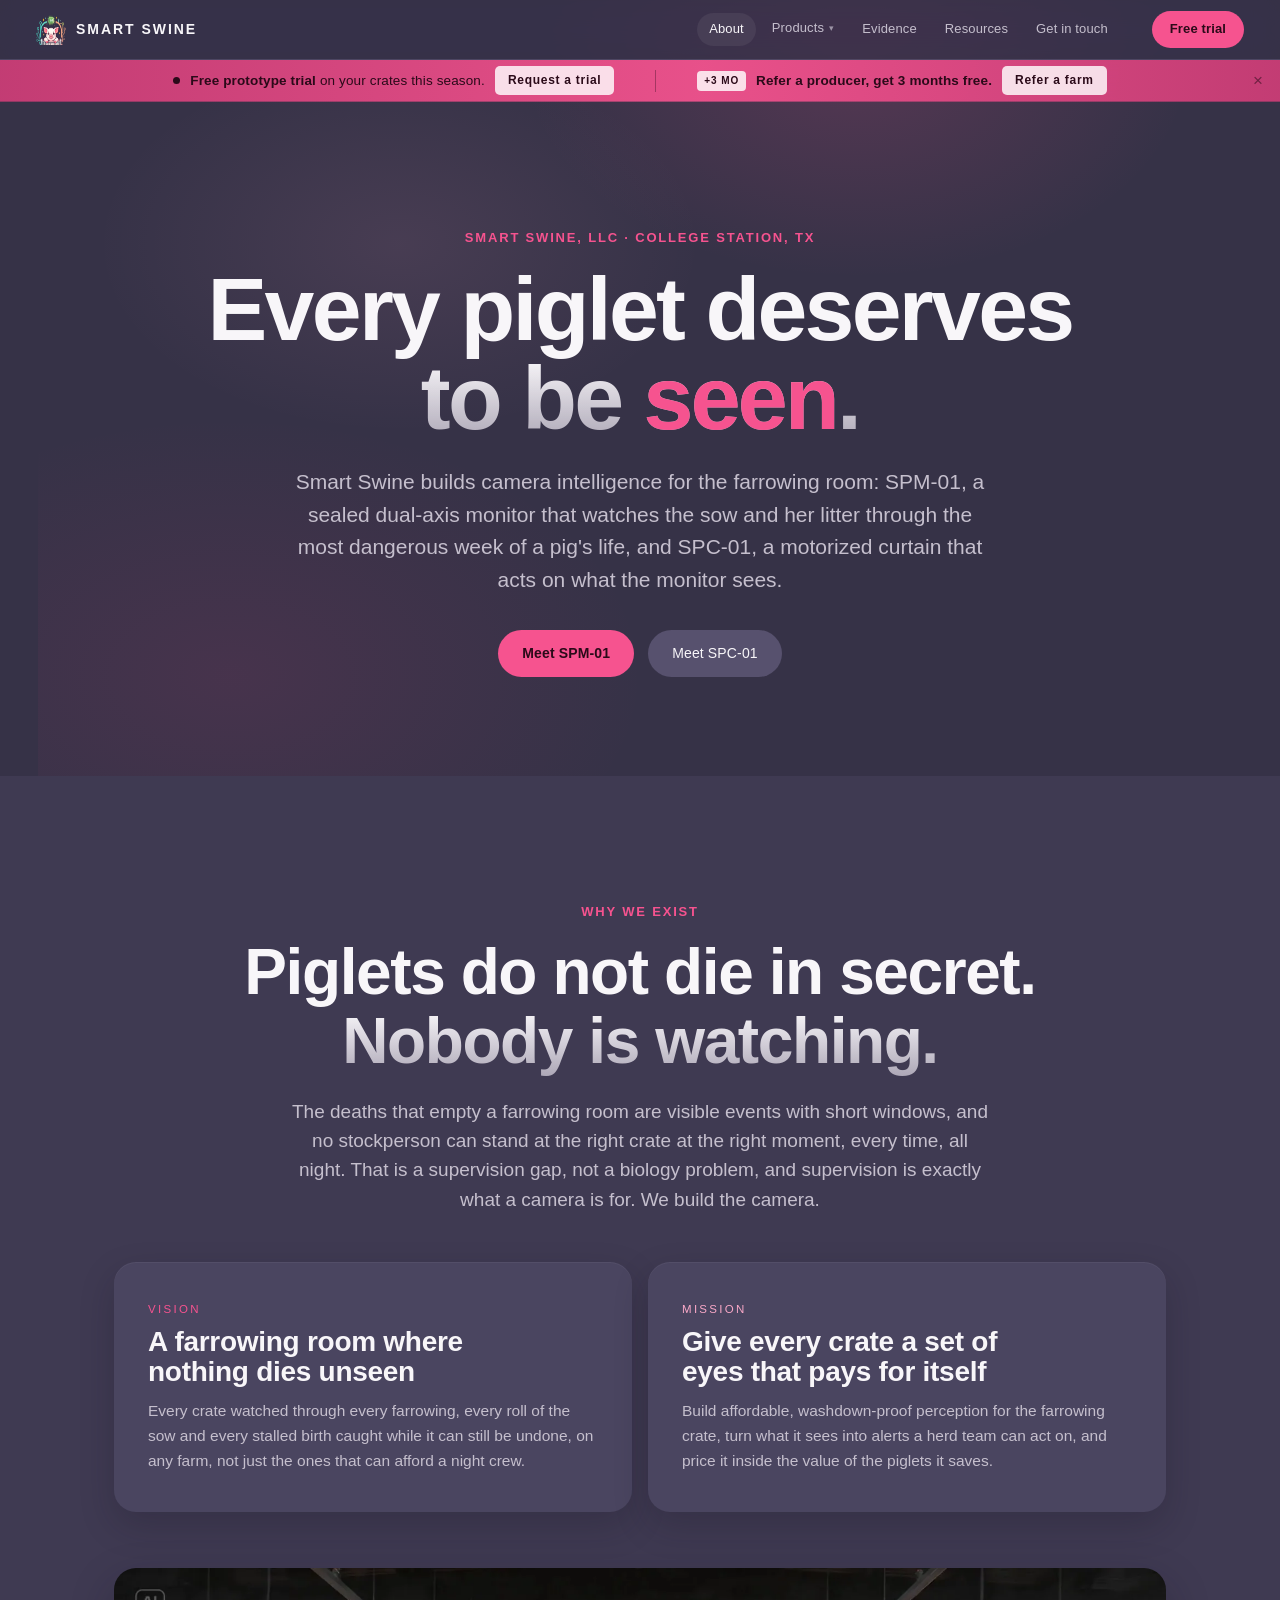
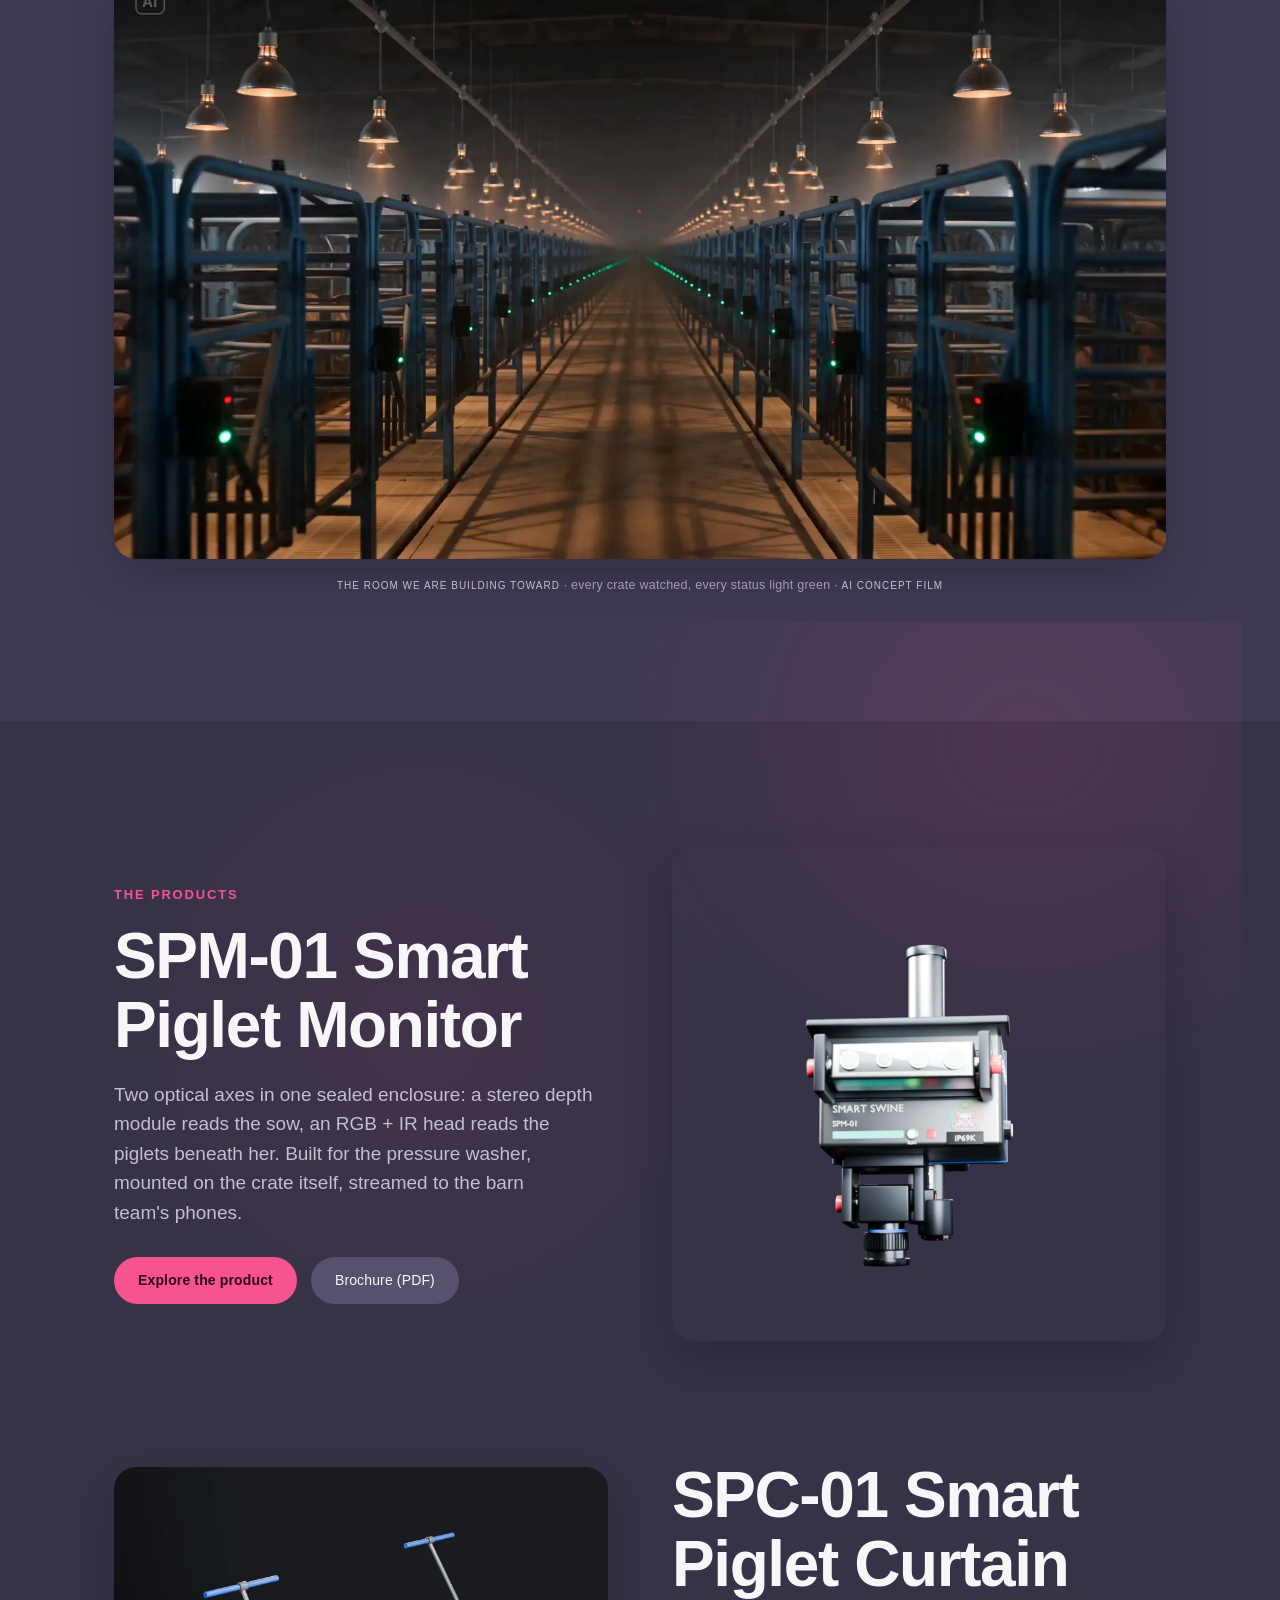
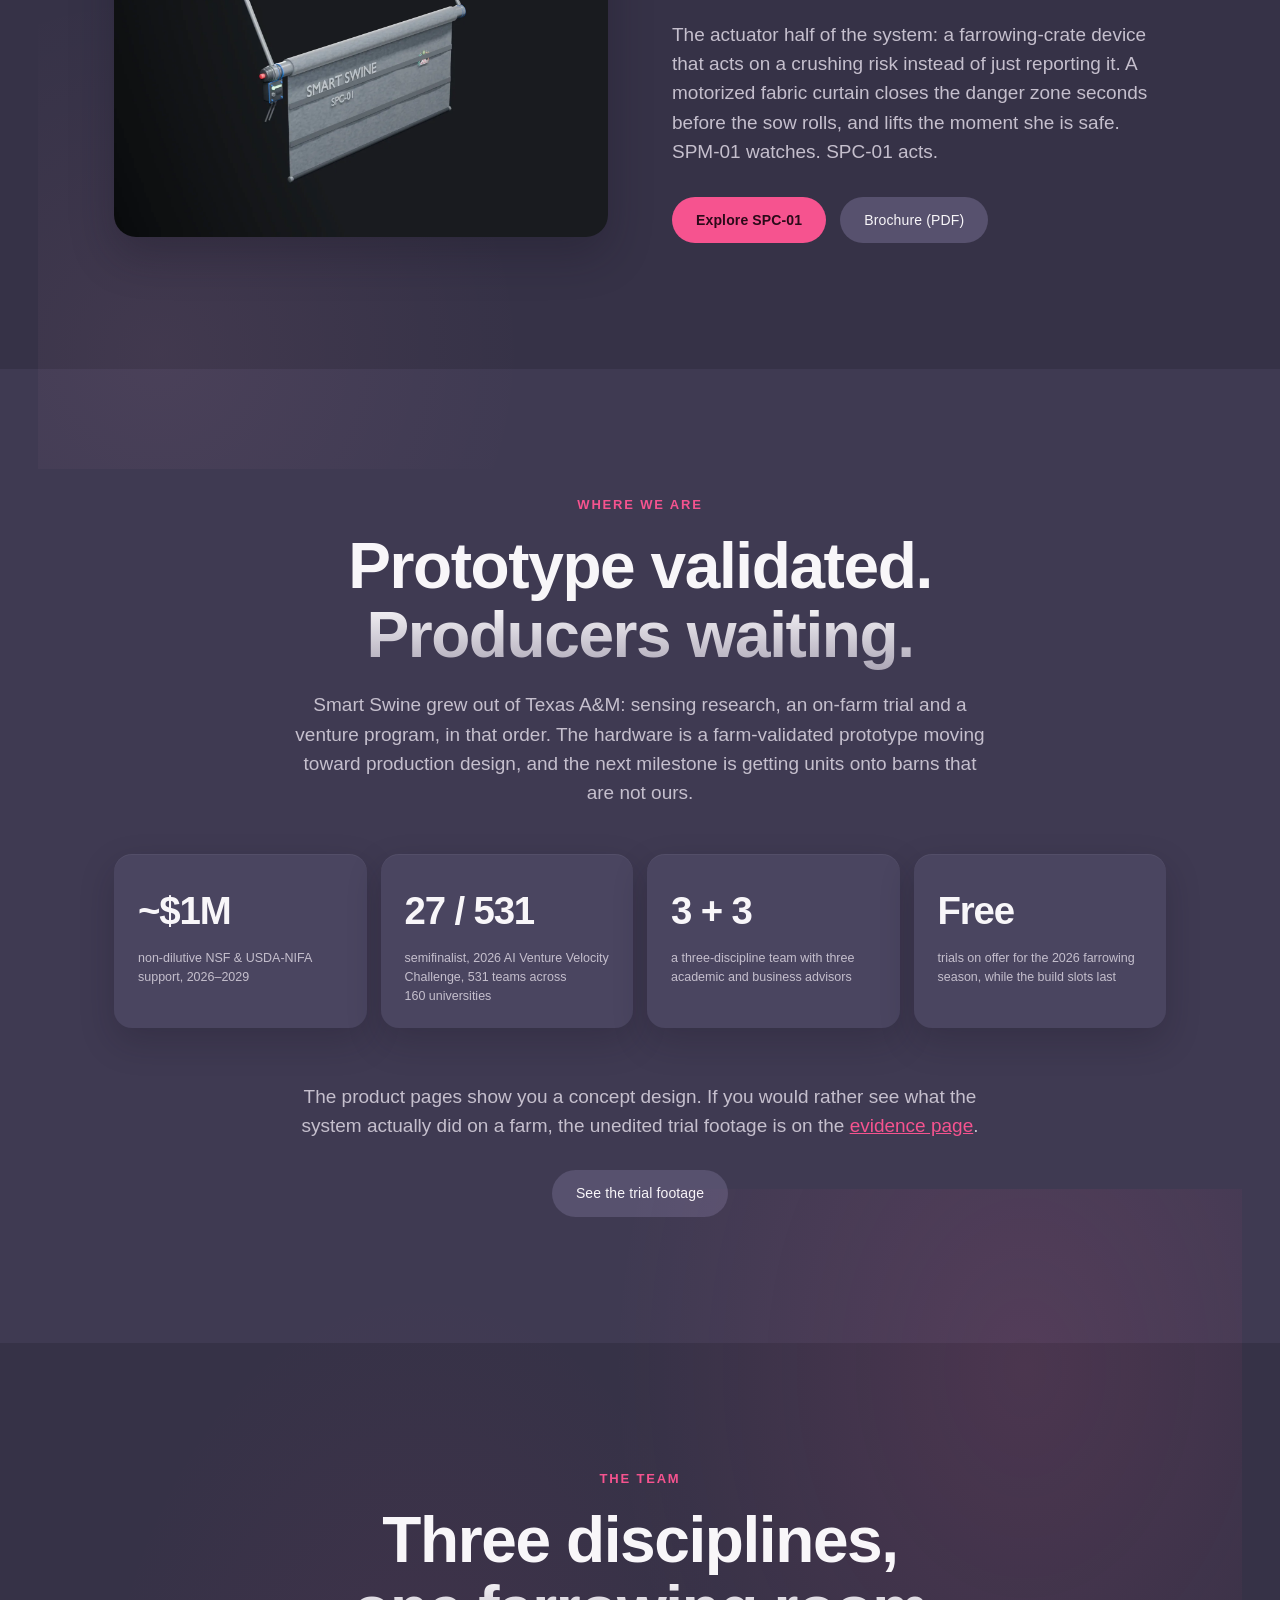
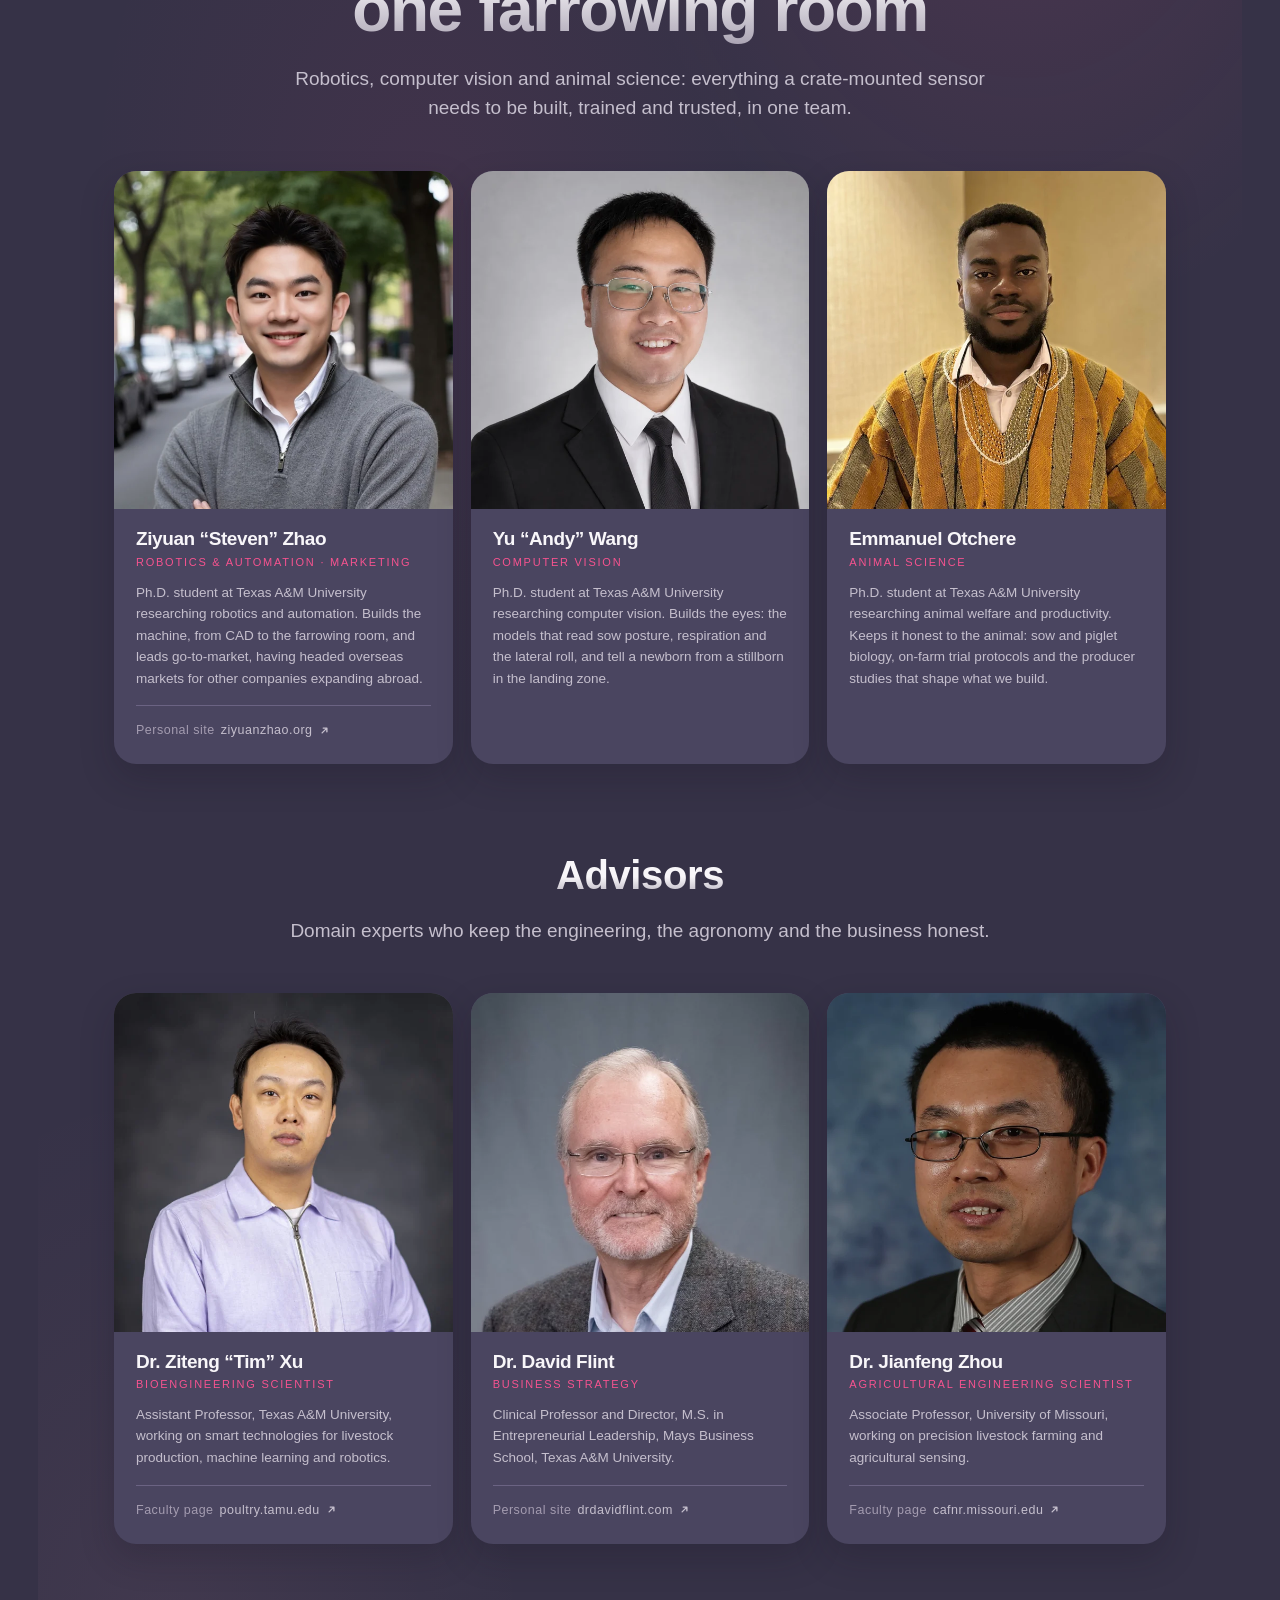
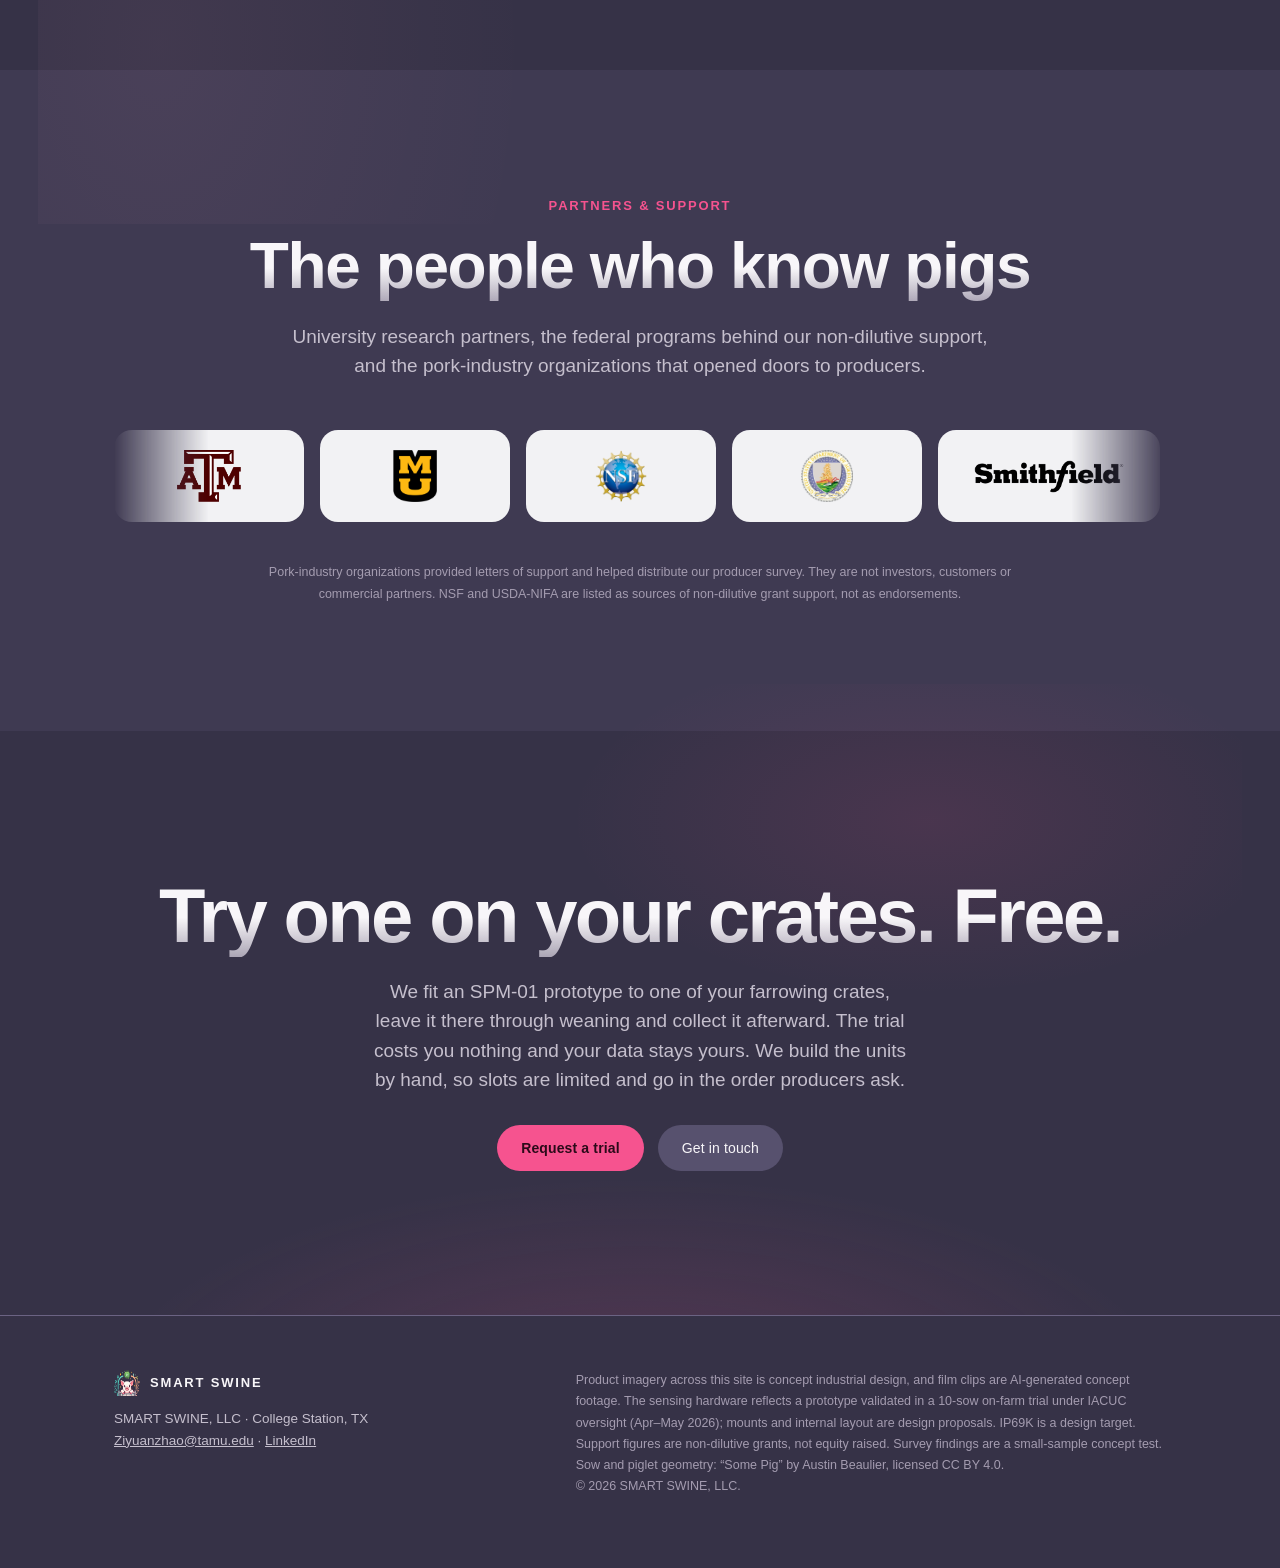
==== commit 955faf6f: "Add an Evidence page: real trial footage with the models' own overlays Every other page is concept d" ====
--- a/index.html
+++ b/index.html
@@ -26,6 +26,7 @@
         </div>
       </div>
     </div>
+    <a href="evidence.html">Evidence</a>
     <a href="resources.html">Resources</a>
     <a href="contact.html">Get in touch</a>
   </nav>
@@ -37,6 +38,7 @@
   <a href="index.html" class="on" aria-current="page">About</a>
   <a href="product.html">SPM-01<span>Smart Piglet Monitor</span></a>
   <a href="spc01.html">SPC-01<span>Smart Piglet Curtain</span></a>
+  <a href="evidence.html">Evidence</a>
   <a href="resources.html">Resources</a>
   <a href="contact.html">Get in touch</a>
   <a class="btn btn-coral" href="contact.html#pilot">Free trial</a>
@@ -177,6 +179,13 @@
       <div class="stat rv"><strong>3 + 3</strong><span>a three-discipline team with three academic and business advisors</span></div>
       <div class="stat rv"><strong>Free</strong><span>trials on offer for the 2026 farrowing season, while the build slots last</span></div>
     </div>
+
+    <p class="lede rv center">The product pages show you a concept design. If you
+      would rather see what the system actually did on a farm, the unedited trial
+      footage is on the <a href="evidence.html">evidence page</a>.</p>
+    <div class="cta-row rv">
+      <a class="btn btn-ghost" href="evidence.html">See the trial footage</a>
+    </div>
   </div>
 </section>
 
--- a/css/style.css
+++ b/css/style.css
@@ -833,20 +833,9 @@
 .ccard.hot {
   background: linear-gradient(150deg, rgba(246, 83, 143, 0.12), var(--bg2) 58%);
 }
-/* the referral is the quieter half of the same pair: same shape, less heat */
-.ccard.warm {
-  background: linear-gradient(150deg, rgba(249, 168, 199, 0.07), var(--bg2) 58%);
-  box-shadow: inset 0 0 0 1px var(--line);
-}
 .ccard.wide { grid-column: 1 / -1; }
 @media (max-width: 860px) { .ccard.wide { grid-column: auto; } }
 .ccard[id] { scroll-margin-top: calc(64px + var(--promo-h)); }
-.btn-ghost {
-  background: transparent; color: var(--ink);
-  box-shadow: inset 0 0 0 1px var(--pink);
-  transition: background 0.2s, transform 0.2s, box-shadow 0.2s;
-}
-.btn-ghost:hover { background: rgba(246, 83, 143, 0.12); transform: translateY(-2px); }
 .ccard h3 { font-size: clamp(24px, 2.6vw, 32px); margin: 10px 0 14px; }
 .ccard p { color: var(--mut); font-size: 15.5px; }
 .ccard .btn { margin-top: 26px; }
@@ -1399,3 +1388,72 @@
 .spec dt { font-family: var(--mono); font-size: 11px; font-weight: 500;
            letter-spacing: 0.14em; color: var(--dim); text-transform: uppercase; }
 .spec dd { color: var(--ink); font-size: 14.5px; line-height: 1.5; }
+
+/* ---------- field evidence ----------
+   The only unrendered media on the site. These are the inference scripts' own
+   annotated outputs over video recorded in the trial barn, so the frame
+   language deliberately reads as a camera feed and not as product
+   photography: media flush to the card edge, a green verification badge
+   instead of the pink concept-film label, and every number the overlay burns
+   into the frame restated as text, because 5 fps of 640x480 barn video is not
+   legible to everyone the way a readout is. */
+.evi { padding: 0; overflow: hidden; }
+.evi .evi-film { border-radius: 0; background: #000; }
+.evi-body { padding: 24px 28px 26px; }
+.evi-body h3 { font-size: 18px; margin-bottom: 8px; }
+.evi-body > p { color: var(--mut); font-size: 14.5px; }
+
+/* Verification badge. Green on purpose: the AI concept films are labelled in
+   the pink system, so real footage must never share their signal. */
+.evi-real {
+  display: inline-flex; align-items: center; gap: 7px;
+  font-family: var(--mono); font-size: 10.5px; font-weight: 700;
+  letter-spacing: 0.14em; text-transform: uppercase;
+  color: #57e0a8; background: rgba(87, 224, 168, 0.09);
+  border: 1px solid rgba(87, 224, 168, 0.35);
+  border-radius: 980px; padding: 5px 12px 5px 11px;
+  margin-bottom: 14px;
+}
+.evi-real::before {
+  content: ""; width: 6px; height: 6px; border-radius: 50%;
+  background: #57e0a8; flex: none;
+}
+
+/* what the overlay drew, as a table a reader can scan */
+.evi-read { display: grid; margin-top: 20px; }
+.evi-read div {
+  display: grid; grid-template-columns: 1fr auto; gap: 16px;
+  padding: 9px 0; border-bottom: 1px solid var(--line);
+  align-items: baseline;
+}
+.evi-read div:last-child { border-bottom: 0; }
+.evi-read dt {
+  font-family: var(--mono); font-size: 10.5px; font-weight: 500;
+  letter-spacing: 0.13em; color: var(--dim); text-transform: uppercase;
+}
+.evi-read dd { font-size: 14px; font-variant-numeric: tabular-nums; text-align: right; }
+.evi-read dd.hot { color: var(--pink); font-weight: 700; }
+.evi-read dd.ok { color: #57e0a8; font-weight: 700; }
+
+/* The respiration fit is a matplotlib figure straight out of the pipeline.
+   It keeps its own white ground and is framed as the printout it is, rather
+   than being redrawn in brand colors, which would make it our picture of the
+   result instead of the result. */
+.evi-plot { background: #fff; border-radius: var(--r-lg); padding: 14px; }
+.evi-plot img { border-radius: 8px; }
+
+/* the headline figure a clip resolves to, sat beside its own explanation */
+.evi-figure { margin-top: 30px; }
+.evi-figure strong {
+  display: block; font-size: clamp(34px, 4vw, 52px); font-weight: 700;
+  letter-spacing: -0.03em; color: var(--pink);
+  font-variant-numeric: tabular-nums; line-height: 1;
+}
+.evi-figure span { display: block; color: var(--mut); font-size: 14px; margin-top: 10px; }
+
+/* Evidence page's classifier gallery reuses .pstack, but those frames are the
+   barn camera's own 848x480 and the model prints its label and confidence in
+   the top-left corner. The 4:3 cover crop that suits the curtain renders cuts
+   that label off, which would remove the very thing the frame is evidence of.
+   So: the frames' own ratio, contained, never cropped. */
+.pstack--wide img { aspect-ratio: 16 / 9; object-fit: contain; background: #000; }
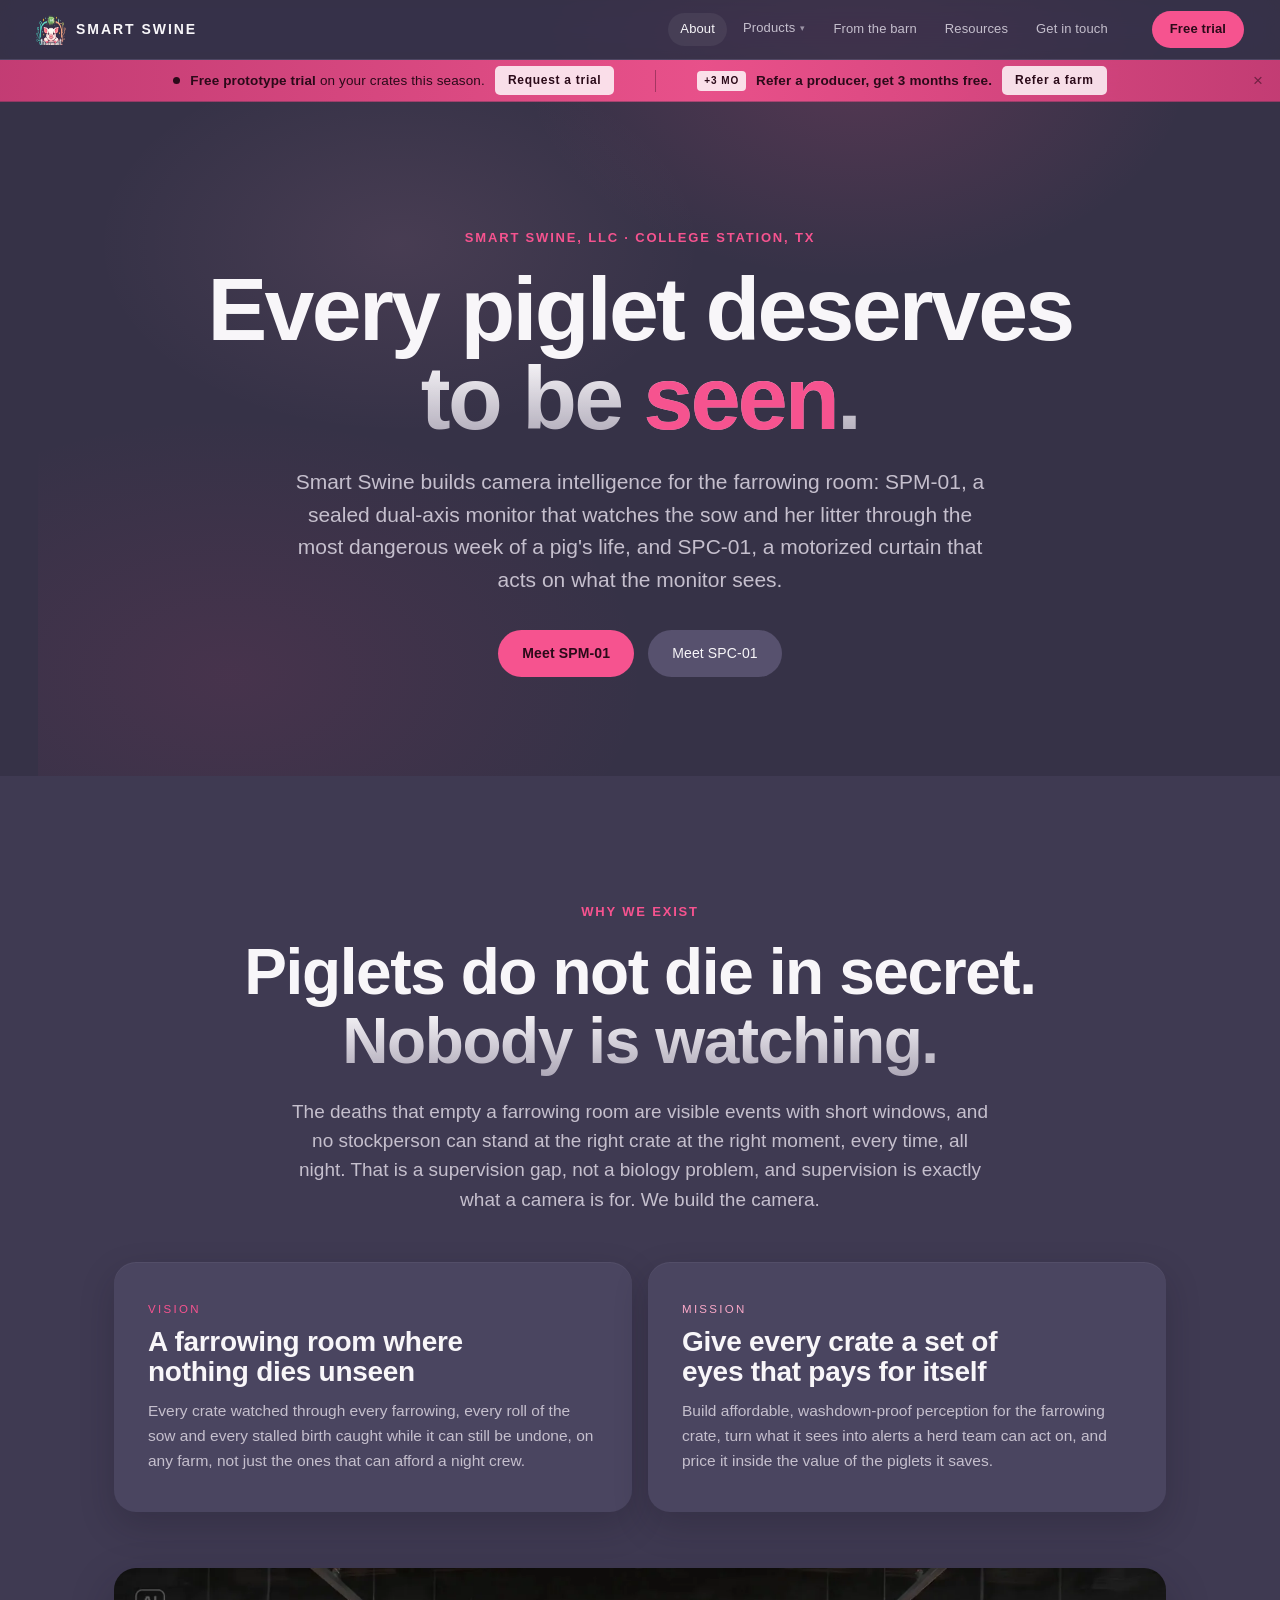
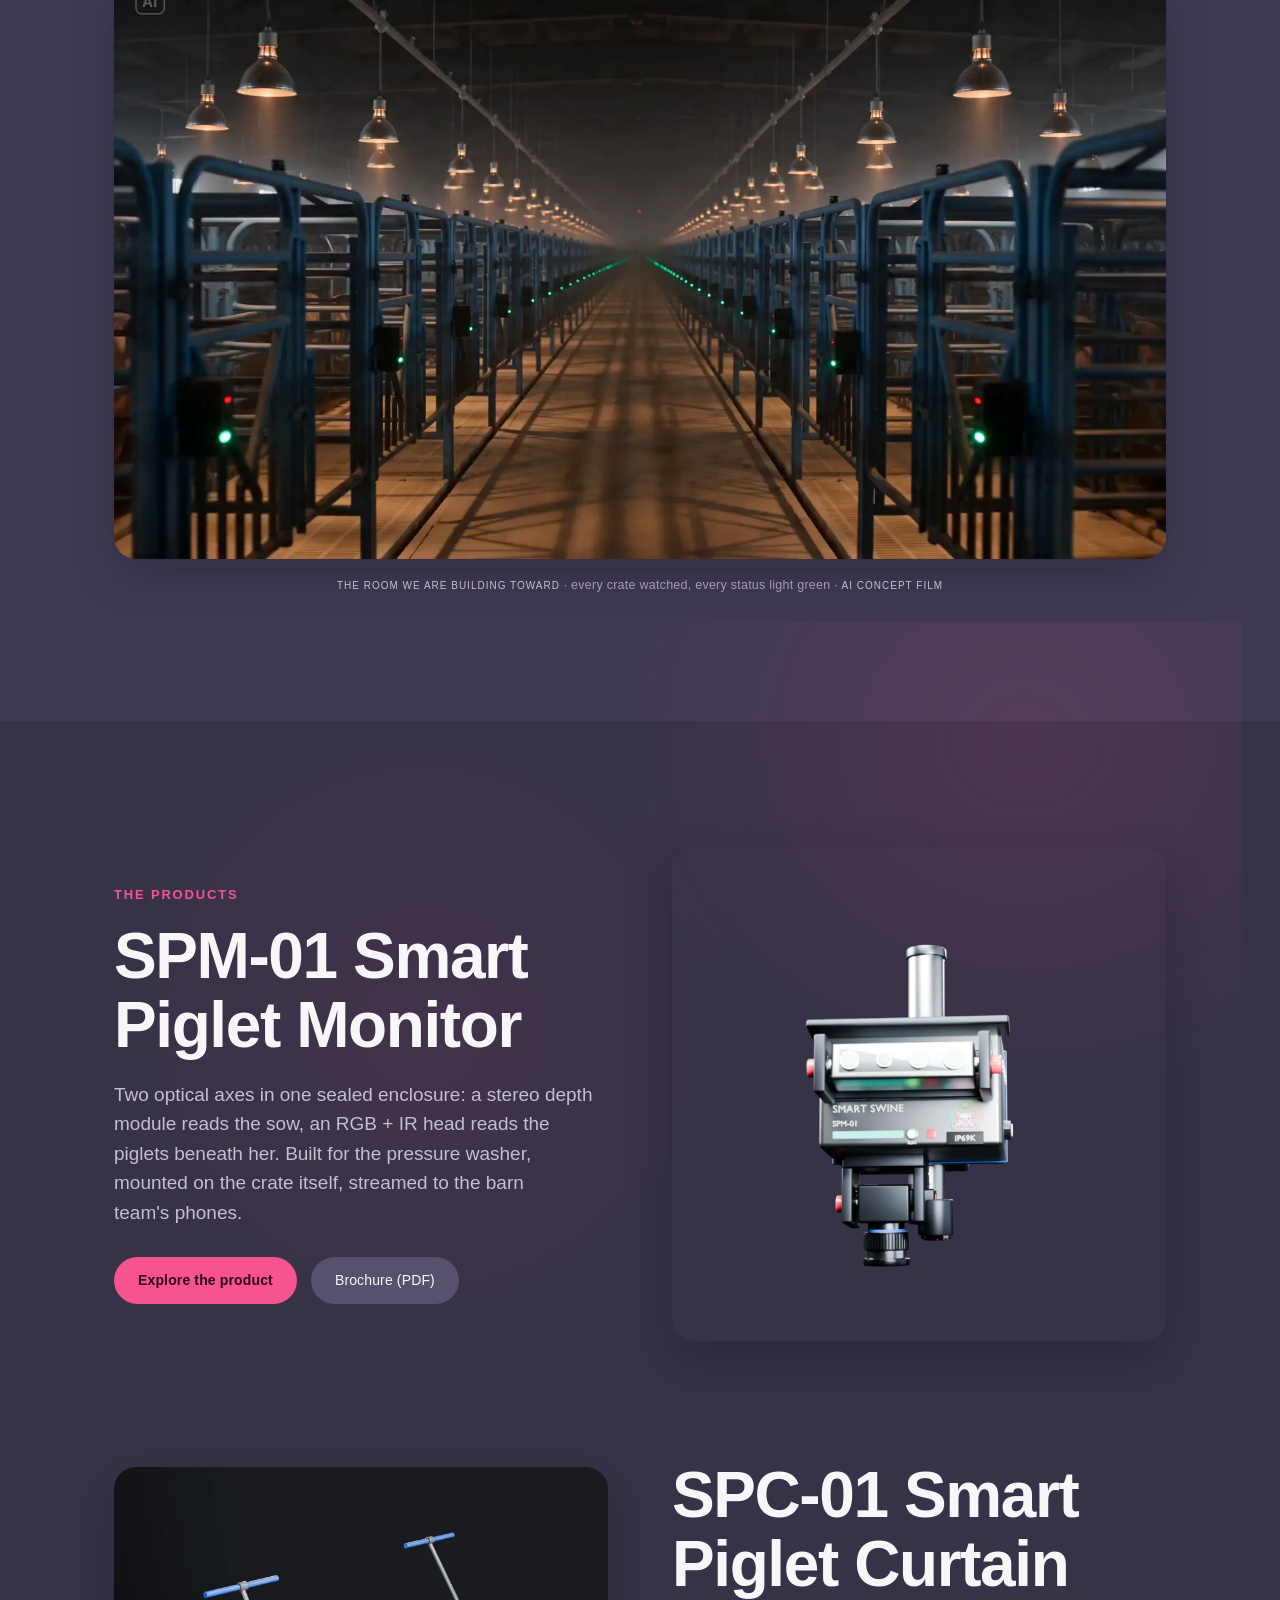
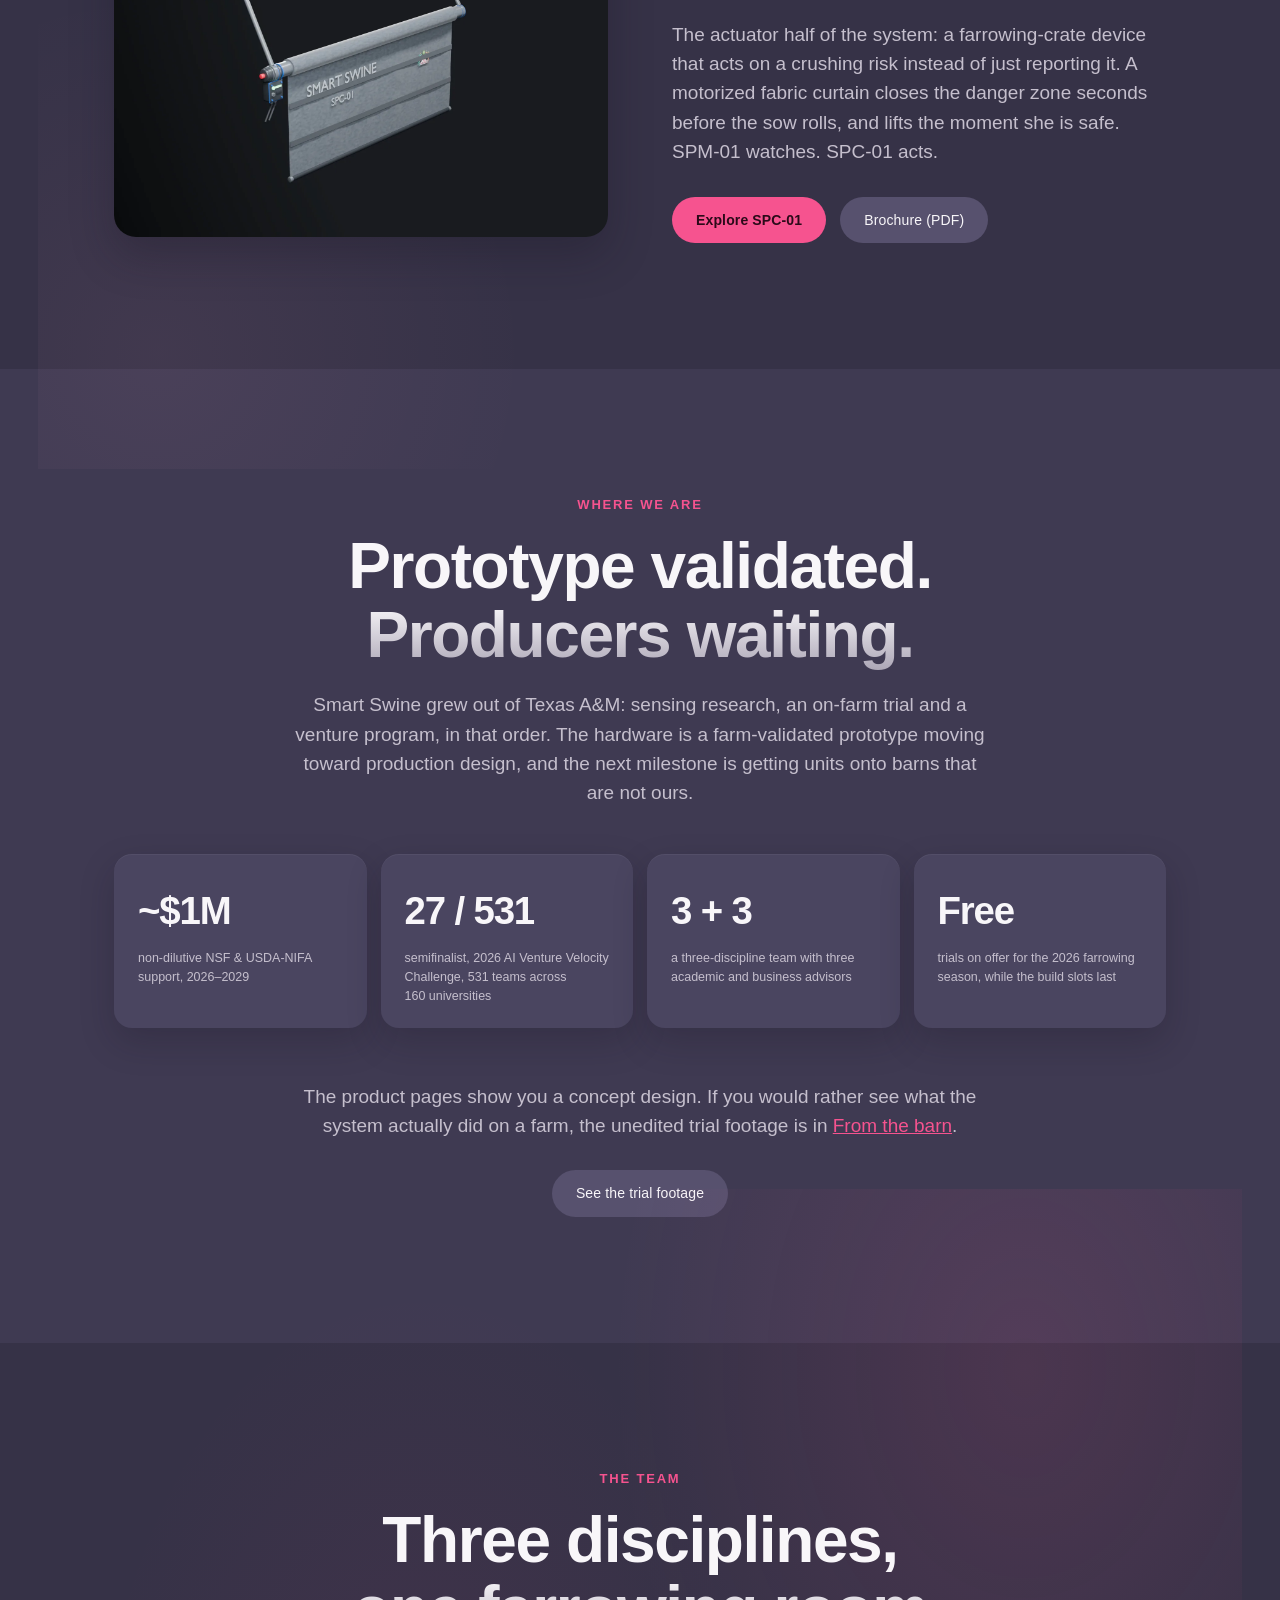
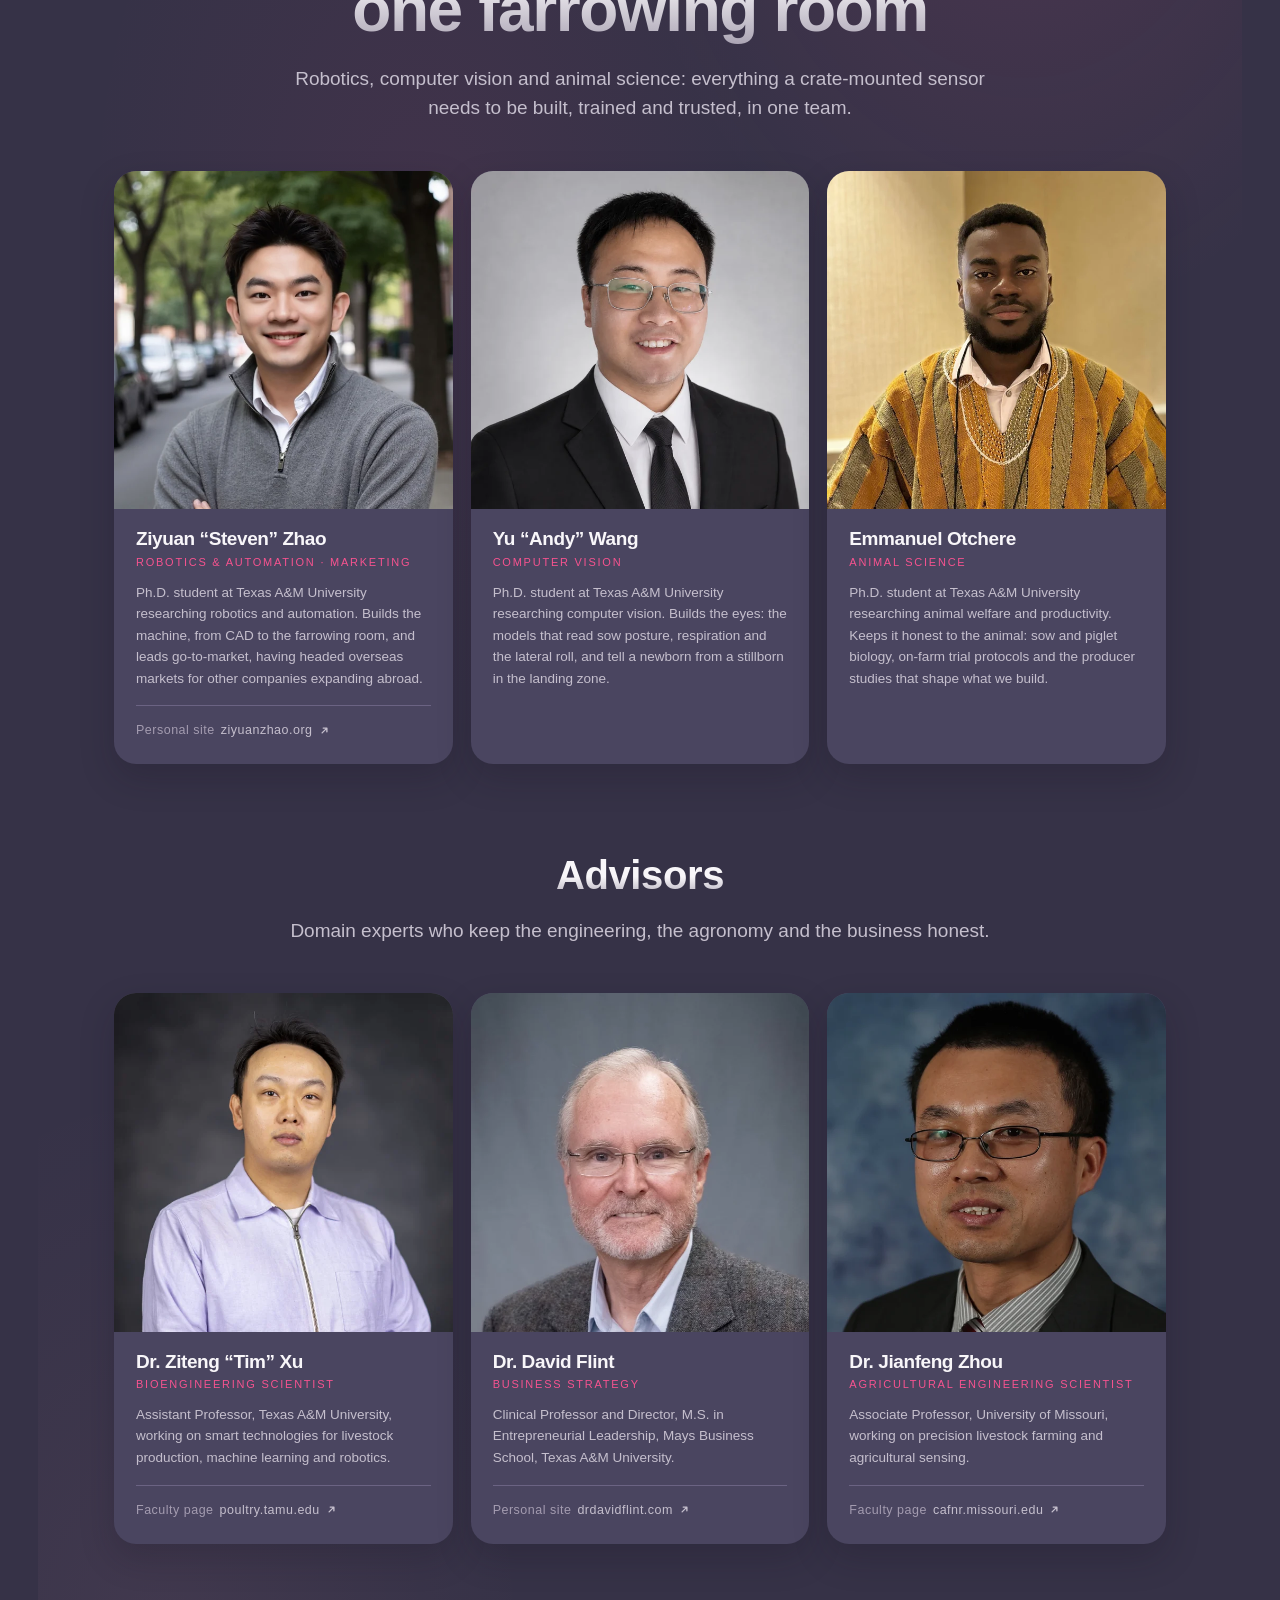
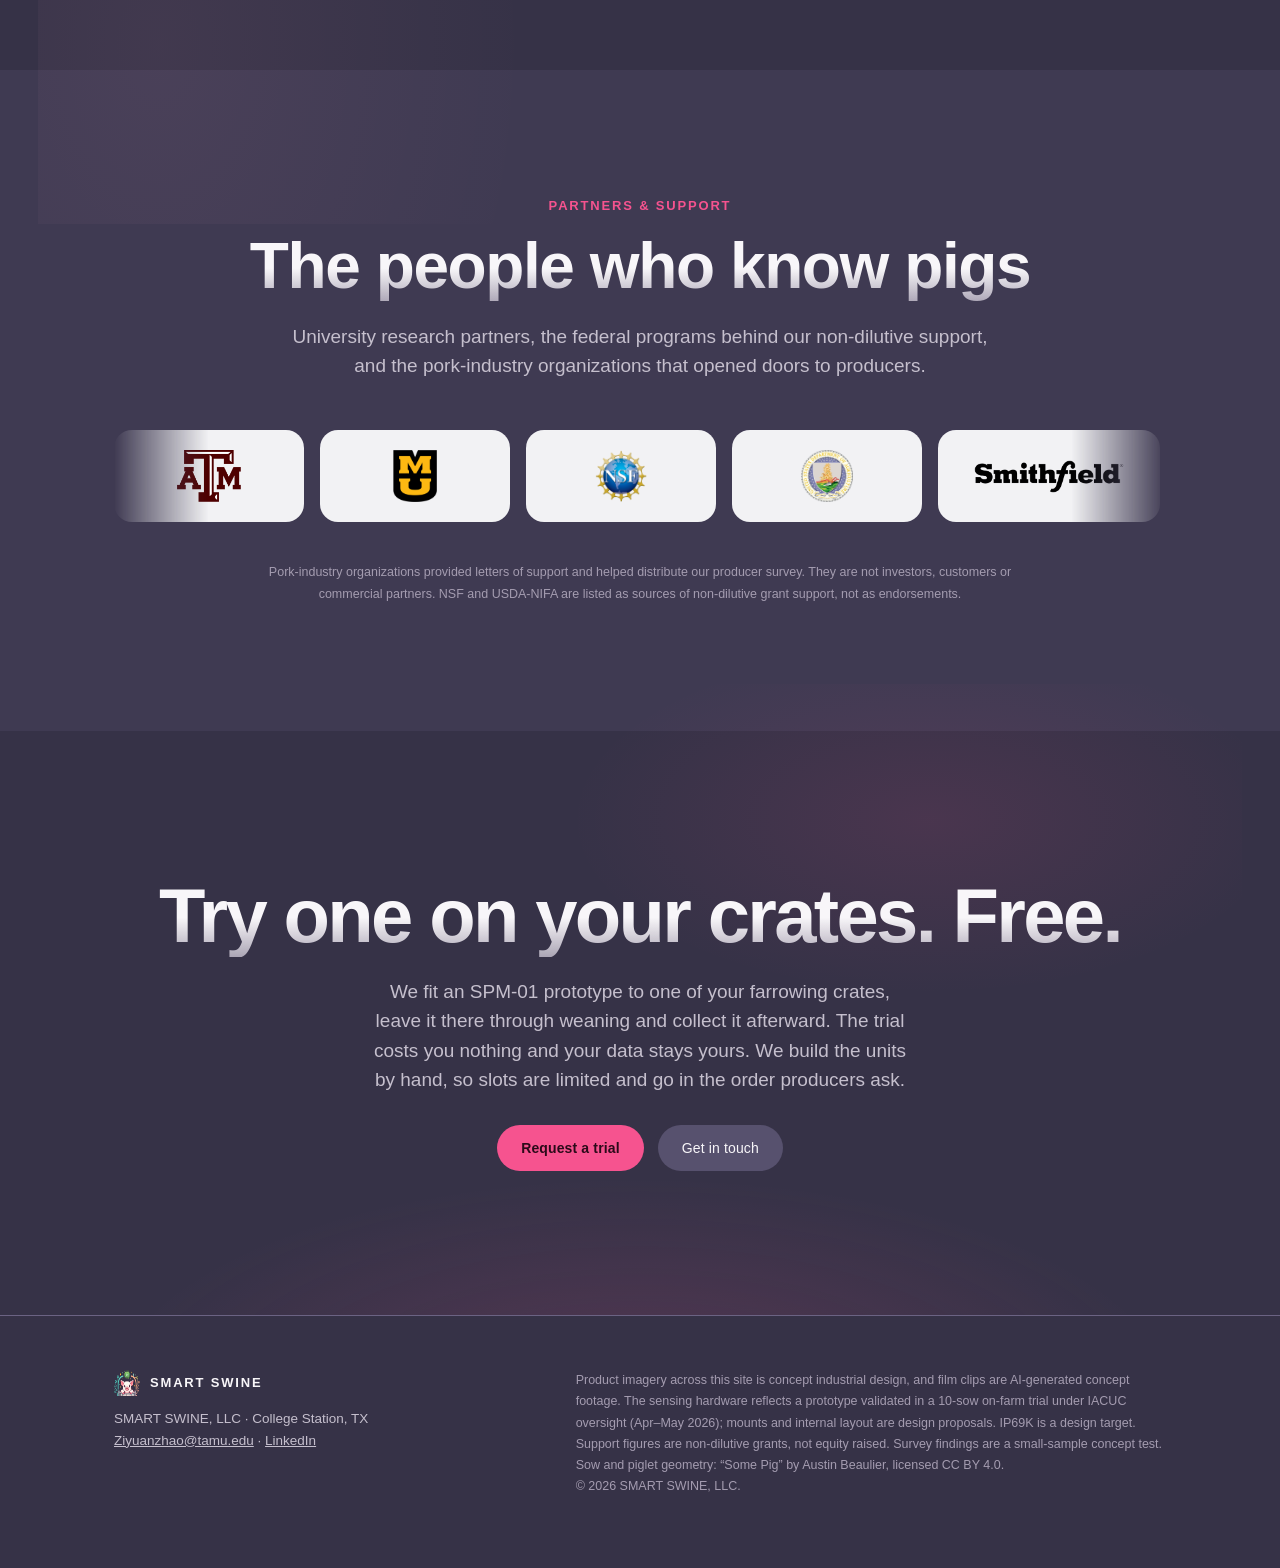
==== commit 9356fa8f: "Rename the page to From the barn, resize the gallery, tidy the comparison Name: "Evidence" read clin" ====
--- a/index.html
+++ b/index.html
@@ -26,7 +26,7 @@
         </div>
       </div>
     </div>
-    <a href="evidence.html">Evidence</a>
+    <a href="barn.html">From the barn</a>
     <a href="resources.html">Resources</a>
     <a href="contact.html">Get in touch</a>
   </nav>
@@ -38,7 +38,7 @@
   <a href="index.html" class="on" aria-current="page">About</a>
   <a href="product.html">SPM-01<span>Smart Piglet Monitor</span></a>
   <a href="spc01.html">SPC-01<span>Smart Piglet Curtain</span></a>
-  <a href="evidence.html">Evidence</a>
+  <a href="barn.html">From the barn</a>
   <a href="resources.html">Resources</a>
   <a href="contact.html">Get in touch</a>
   <a class="btn btn-coral" href="contact.html#pilot">Free trial</a>
@@ -182,9 +182,9 @@
 
     <p class="lede rv center">The product pages show you a concept design. If you
       would rather see what the system actually did on a farm, the unedited trial
-      footage is on the <a href="evidence.html">evidence page</a>.</p>
+      footage is in <a href="barn.html">From the barn</a>.</p>
     <div class="cta-row rv">
-      <a class="btn btn-ghost" href="evidence.html">See the trial footage</a>
+      <a class="btn btn-ghost" href="barn.html">See the trial footage</a>
     </div>
   </div>
 </section>
--- a/css/style.css
+++ b/css/style.css
@@ -1457,3 +1457,85 @@
    that label off, which would remove the very thing the frame is evidence of.
    So: the frames' own ratio, contained, never cropped. */
 .pstack--wide img { aspect-ratio: 16 / 9; object-fit: contain; background: #000; }
+
+/* Evidence gallery, stacked.
+   Side by side never sat right here: at half width a 16:9 frame is ~330px tall
+   while six class cards run to ~500, and squeezing either to match the other
+   costs the thing that matters. Stacked removes the problem instead of tuning
+   it. The frame is held well inside the text column rather than spanning it, so
+   the six class cards below can be full size and carry their own description,
+   in two rows of three. The whole block is centered as one object, so the cards
+   and the frame always share an edge. */
+.pgal--evi {
+  grid-template-columns: 1fr; gap: 26px;
+  max-width: 830px; margin-left: auto; margin-right: auto;
+}
+.pgal--evi .prows { grid-template-columns: repeat(3, 1fr); gap: 14px; }
+.pgal--evi .prow {
+  display: flex; flex-direction: column; align-items: flex-start;
+  justify-content: flex-start; gap: 9px;
+  padding: 22px 20px 20px;
+}
+.pgal--evi .prow b { font-size: 16.5px; letter-spacing: -0.01em; }
+/* gap owns the rhythm here, so the base card's own margins would double it */
+.pgal--evi .prow em { margin: 0; }
+/* the badge is the row's verdict: push it to the card's floor so all six read
+   along one line however long the description runs */
+.pgal--evi .prow .pbadge { flex: none; margin-top: auto; }
+/* the caption swaps between one and two lines as classes change; reserving the
+   tall case stops the card grid below from jumping on every click */
+.pgal--evi .pstack figcaption { min-height: 2.9em; }
+/* Stacked frames inherit inset:0 from the base gallery, which stretches every
+   frame after the first over the caption too. Releasing the bottom edge lets
+   aspect-ratio govern again, so all six occupy exactly the same box. */
+.pgal--evi .pstack img:not(:first-child) { inset: 0 0 auto 0; height: auto; }
+@media (max-width: 760px) { .pgal--evi .prows { grid-template-columns: 1fr 1fr; } }
+@media (max-width: 460px) { .pgal--evi .prows { grid-template-columns: 1fr; } }
+
+/* ---------- evidence: results table ----------
+   For scored comparisons where two numbers per row carry the argument and a
+   readout list would flatten them. Row rules only, no vertical lines, numbers
+   tabular so the columns read down. The winning row is the point of the table,
+   so it gets the brand color rather than a note underneath saying which one
+   won. */
+.evi-tbl {
+  width: 100%; border-collapse: collapse;
+  font-variant-numeric: tabular-nums;
+  background: var(--bg2); border-radius: var(--r-md);
+  overflow: hidden;
+}
+.evi-tbl caption {
+  caption-side: bottom; text-align: left;
+  color: var(--dim); font-size: 12.5px; line-height: 1.6; padding-top: 14px;
+}
+.evi-tbl th, .evi-tbl td { padding: 13px 18px; text-align: right; }
+.evi-tbl thead th {
+  font-family: var(--mono); font-size: 10.5px; font-weight: 500;
+  letter-spacing: 0.13em; text-transform: uppercase; color: var(--dim);
+  border-bottom: 1px solid var(--line);
+}
+.evi-tbl tbody th {
+  text-align: left; font-weight: 500; font-size: 14.5px; color: var(--ink);
+}
+.evi-tbl thead th:first-child { text-align: left; }
+.evi-tbl tbody td { font-size: 14.5px; color: var(--mut); }
+.evi-tbl tbody tr + tr th, .evi-tbl tbody tr + tr td {
+  border-top: 1px solid rgba(107, 99, 131, 0.45);
+}
+.evi-tbl tbody tr.best { background: rgba(246, 83, 143, 0.10); }
+.evi-tbl tbody tr.best th, .evi-tbl tbody tr.best td { color: var(--pink); font-weight: 700; }
+.evi-tbl-note { color: var(--dim); font-size: 12.5px; line-height: 1.7; margin-top: 18px; }
+@media (max-width: 520px) {
+  .evi-tbl th, .evi-tbl td { padding: 11px 12px; font-size: 13.5px; }
+  .evi-tbl tbody th { font-size: 13.5px; }
+}
+
+/* .evi-figure was written for the end of a column, where its own top margin is
+   the only spacing it needs. Where it opens a column beside a table it has to
+   start level with that table, and where prose follows it the prose needs air. */
+.evi-figure:first-child { margin-top: 0; }
+.evi-figure:not(:last-child) { margin-bottom: 26px; }
+
+/* the comparison table is three narrow columns, so it reads better centered at
+   its own width than stretched across the text column */
+.evi-tbl-wrap { max-width: 640px; margin: 8px auto 46px; }
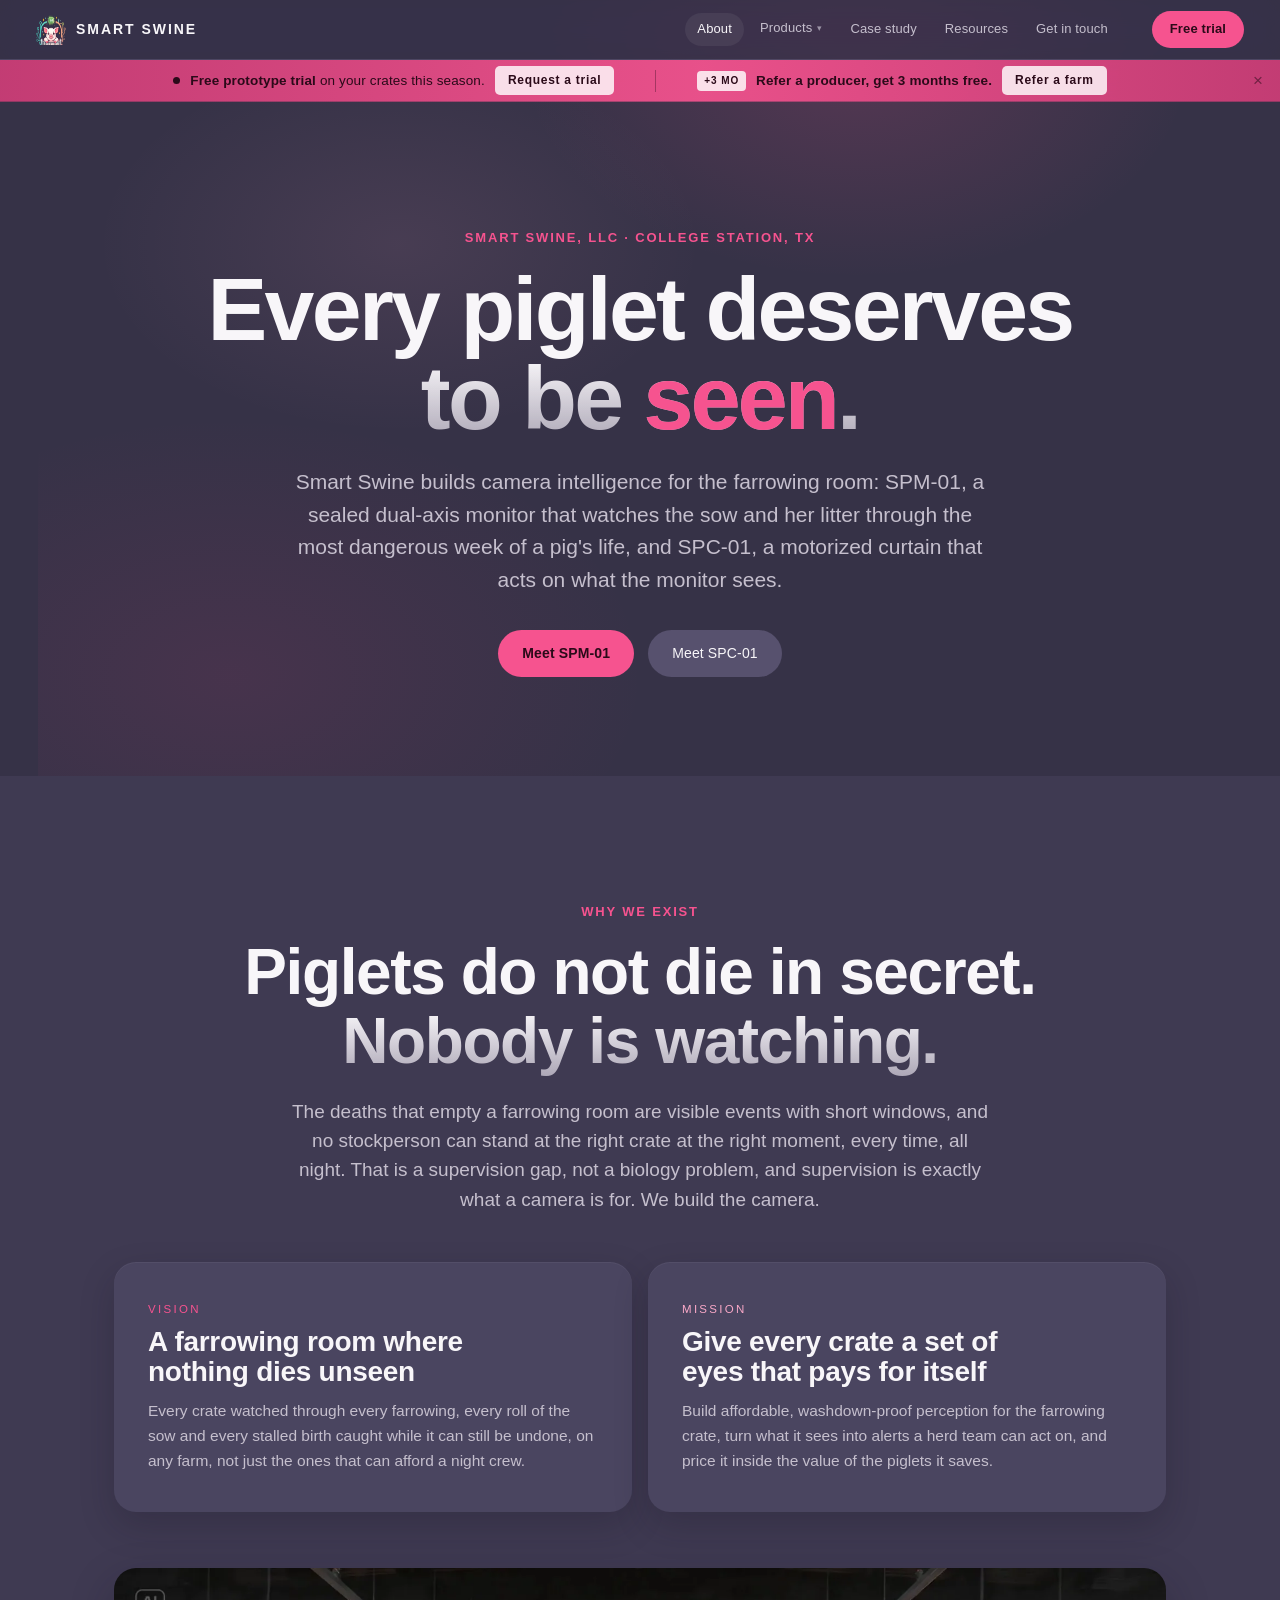
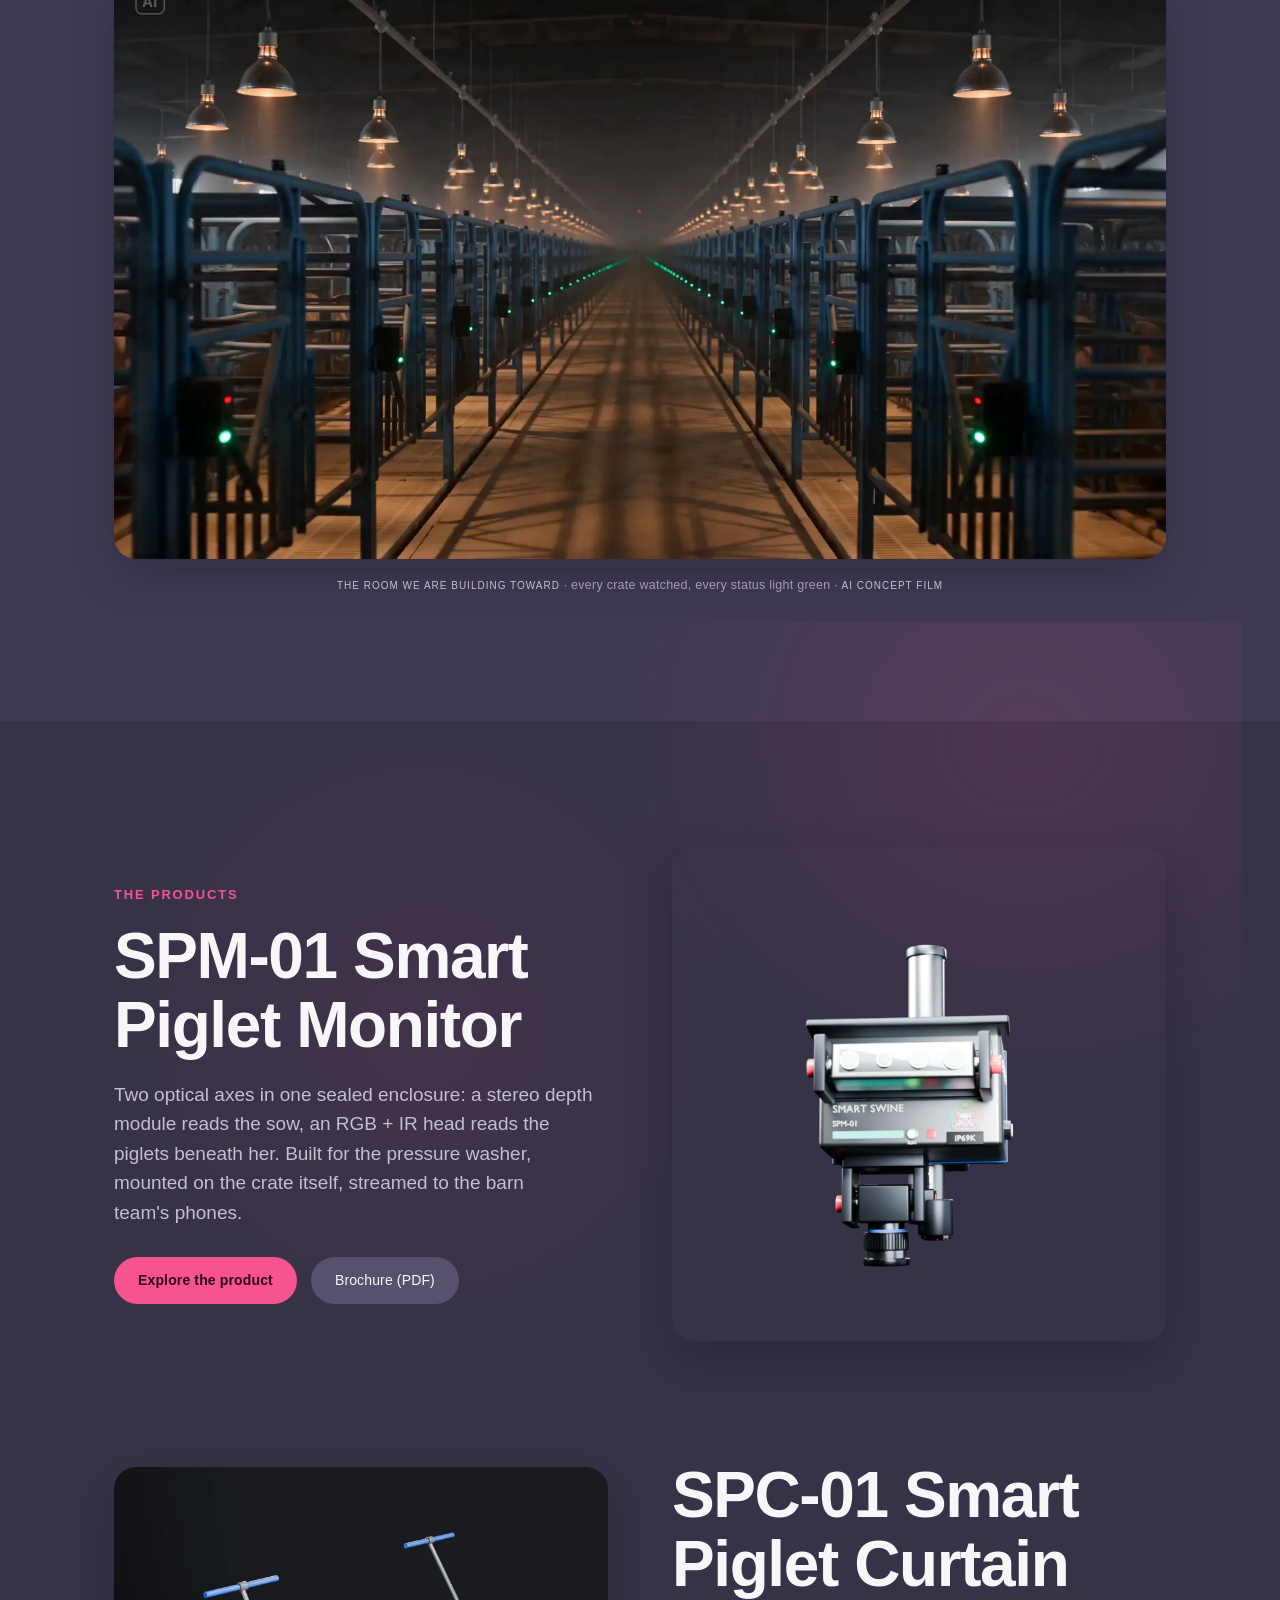
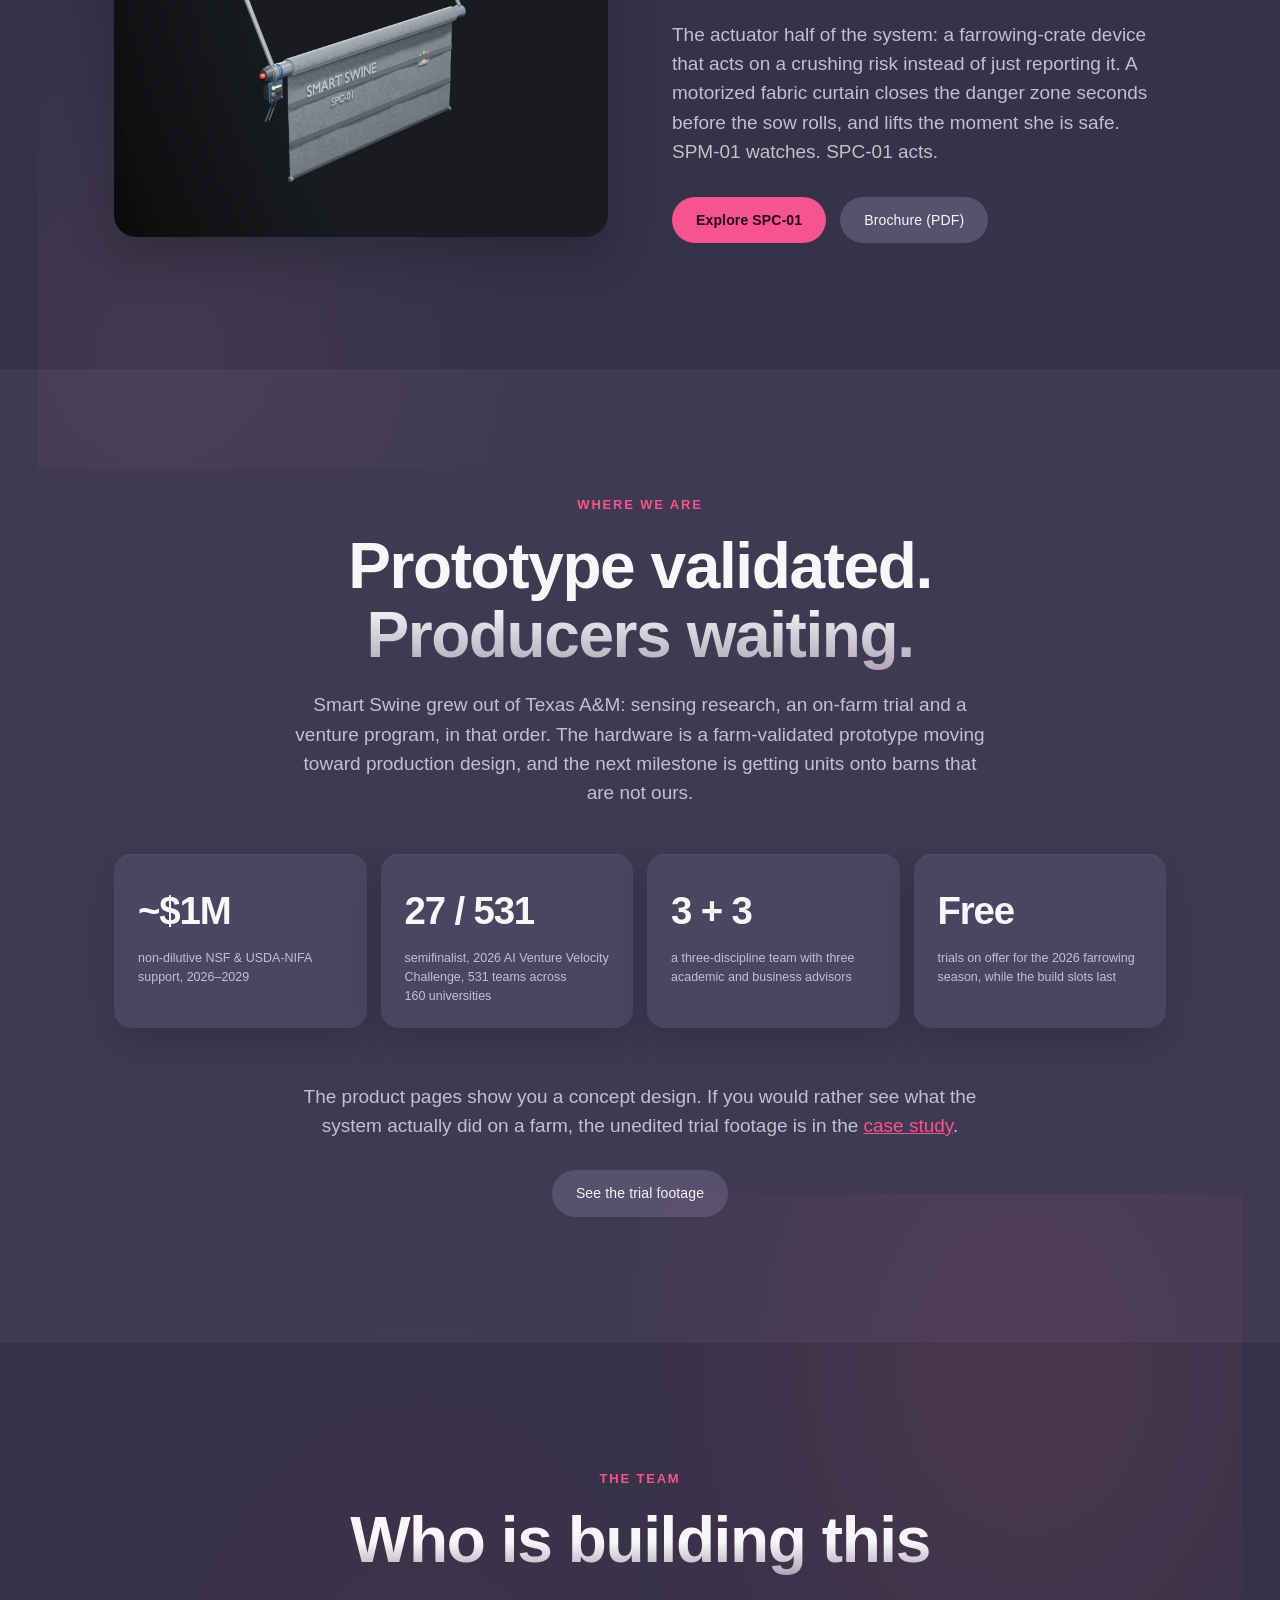
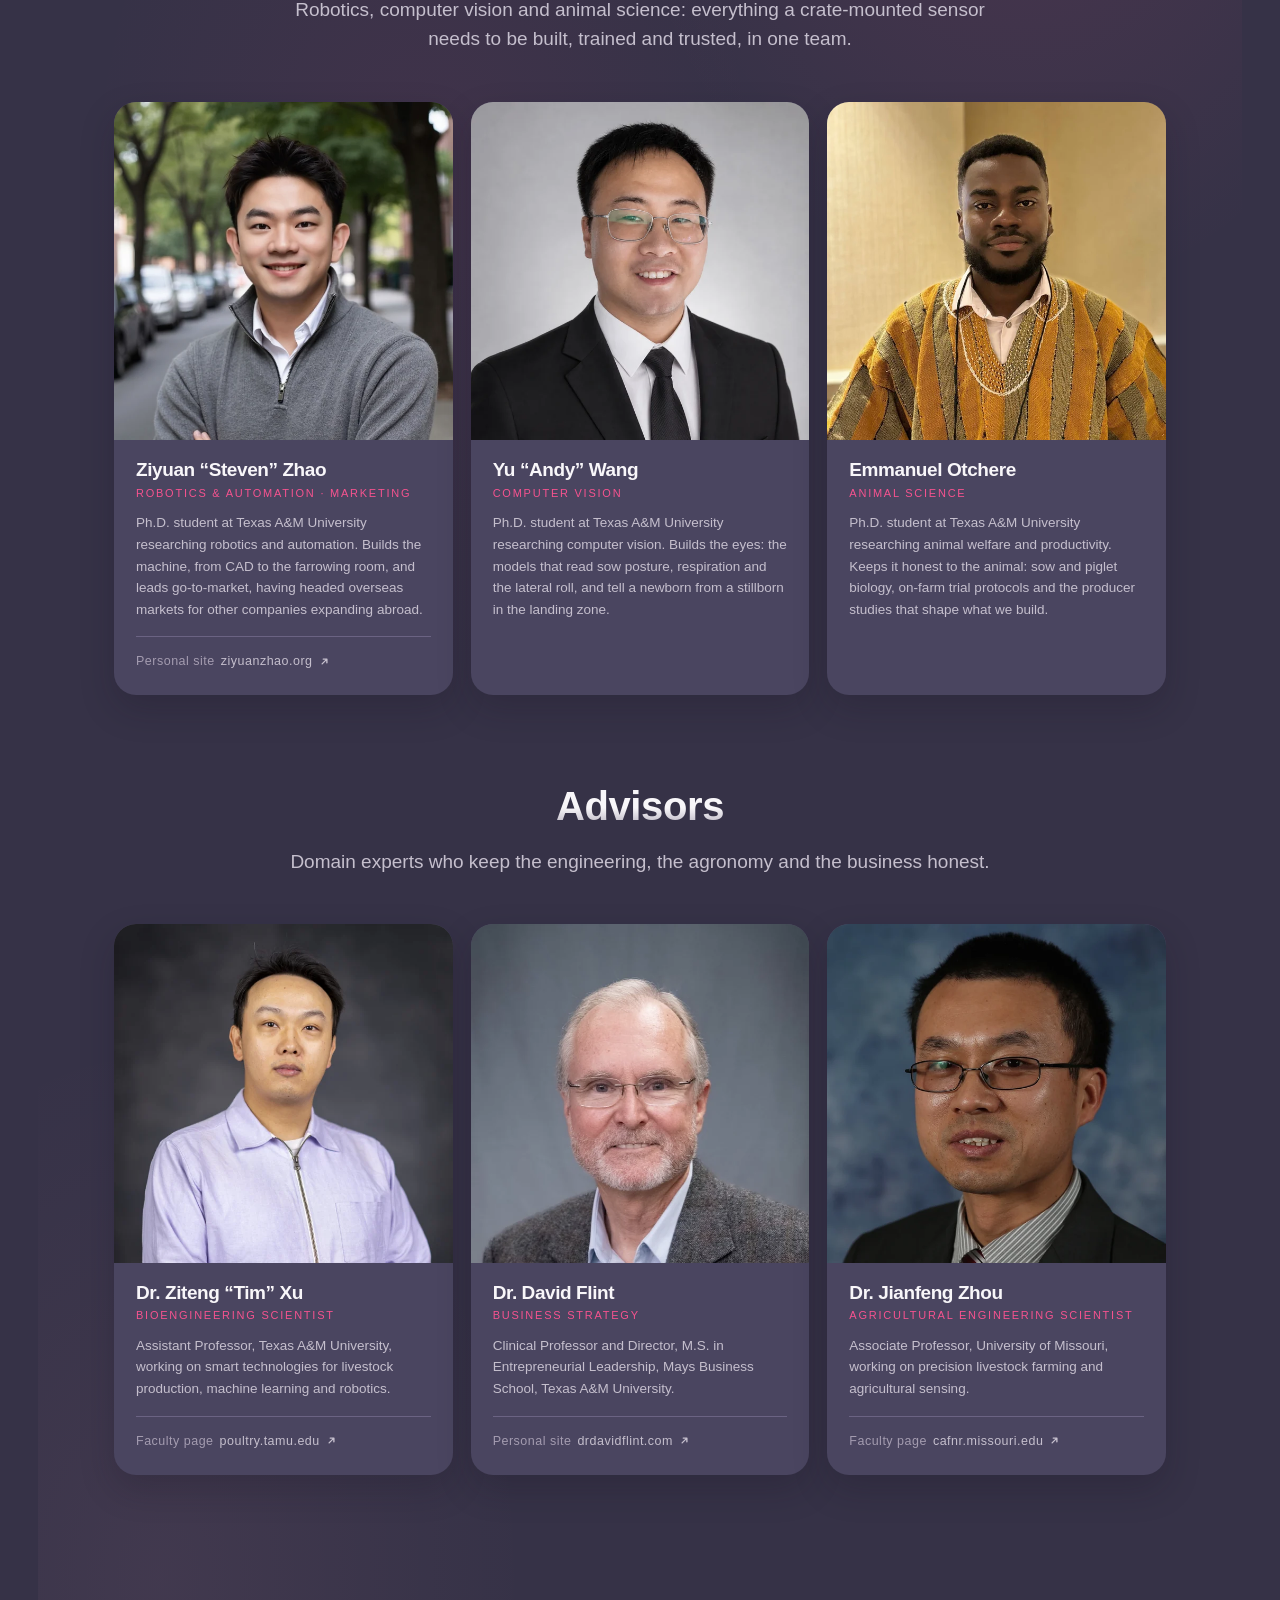
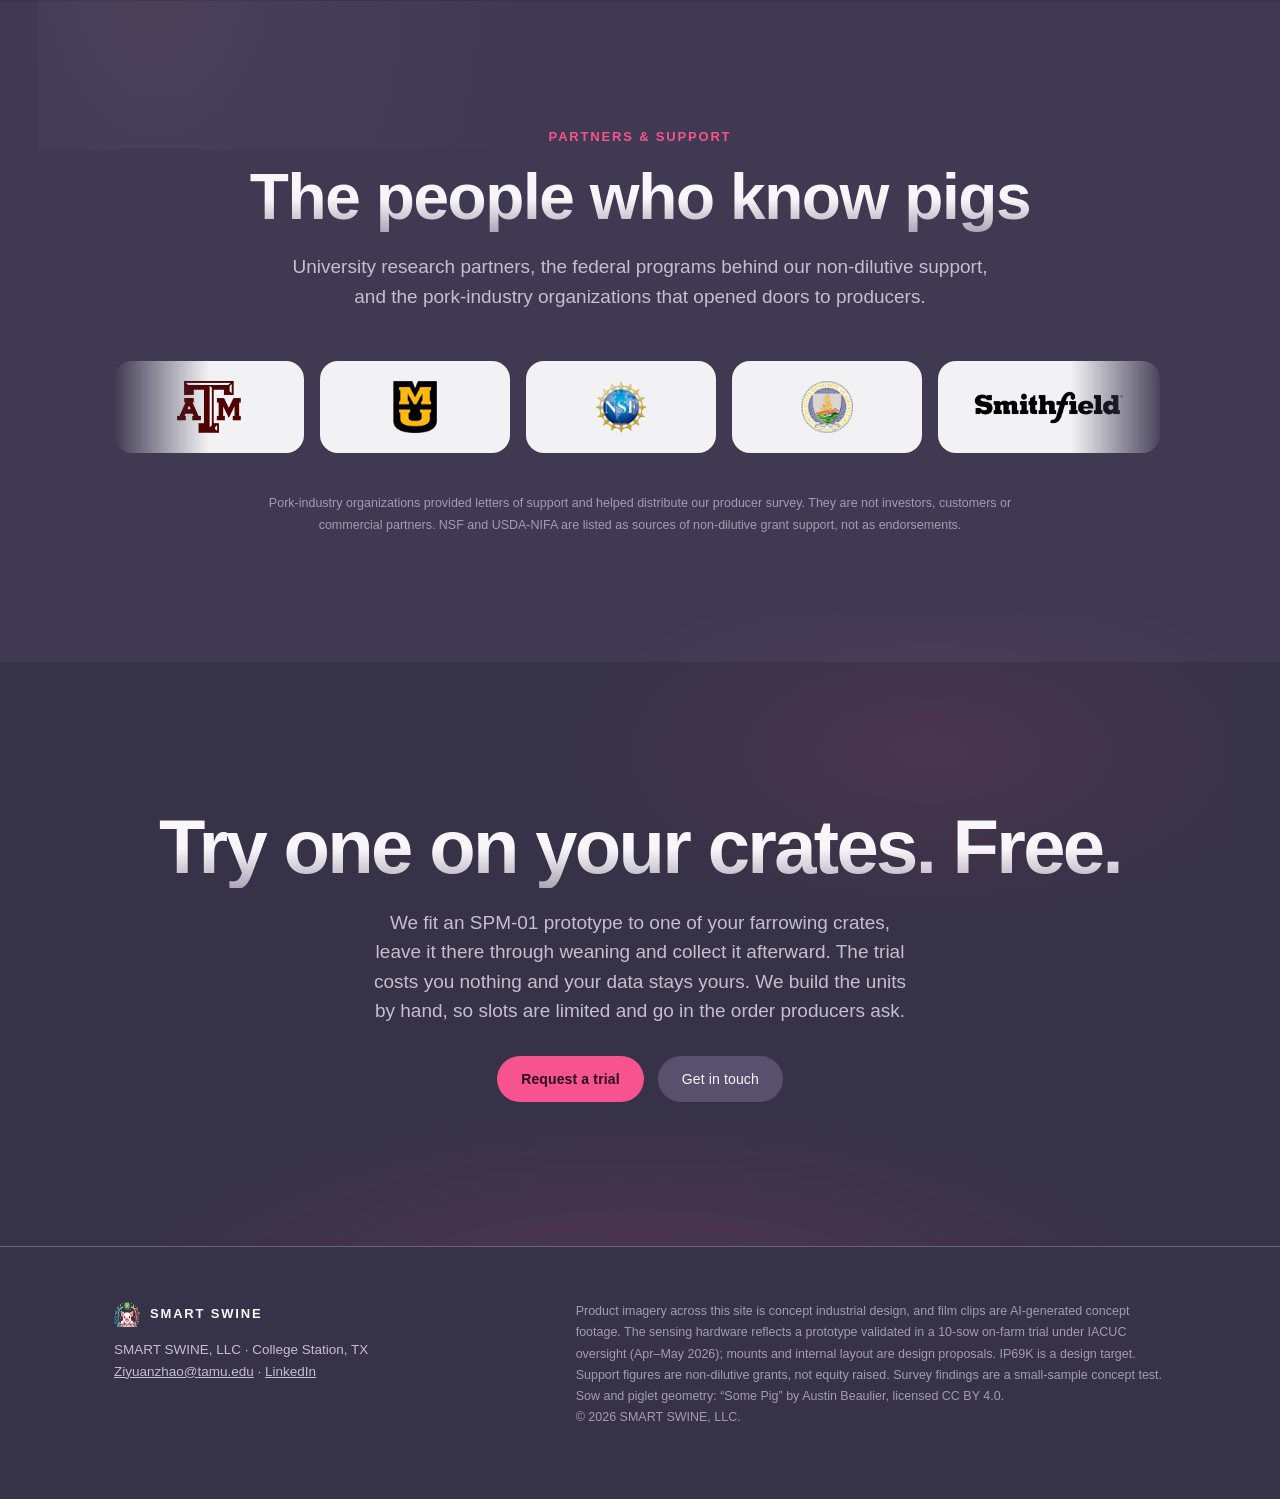
==== commit 1f62b396: "Rename the evidence page to Case study, and give it bigger numbers The trial stats led with the smal" ====
--- a/index.html
+++ b/index.html
@@ -26,7 +26,7 @@
         </div>
       </div>
     </div>
-    <a href="barn.html">From the barn</a>
+    <a href="barn.html">Case study</a>
     <a href="resources.html">Resources</a>
     <a href="contact.html">Get in touch</a>
   </nav>
@@ -38,7 +38,7 @@
   <a href="index.html" class="on" aria-current="page">About</a>
   <a href="product.html">SPM-01<span>Smart Piglet Monitor</span></a>
   <a href="spc01.html">SPC-01<span>Smart Piglet Curtain</span></a>
-  <a href="barn.html">From the barn</a>
+  <a href="barn.html">Case study</a>
   <a href="resources.html">Resources</a>
   <a href="contact.html">Get in touch</a>
   <a class="btn btn-coral" href="contact.html#pilot">Free trial</a>
@@ -182,7 +182,7 @@
 
     <p class="lede rv center">The product pages show you a concept design. If you
       would rather see what the system actually did on a farm, the unedited trial
-      footage is in <a href="barn.html">From the barn</a>.</p>
+      footage is in the <a href="barn.html">case study</a>.</p>
     <div class="cta-row rv">
       <a class="btn btn-ghost" href="barn.html">See the trial footage</a>
     </div>
@@ -194,7 +194,7 @@
   <div class="wrap">
     <header class="sec-head">
       <p class="eyebrow">THE TEAM</p>
-      <h2 class="rv">Three disciplines, one farrowing room</h2>
+      <h2 class="rv">Who is building this</h2>
       <p class="lede rv">Robotics, computer vision and animal science: everything
         a crate-mounted sensor needs to be built, trained and trusted, in one
         team.</p>
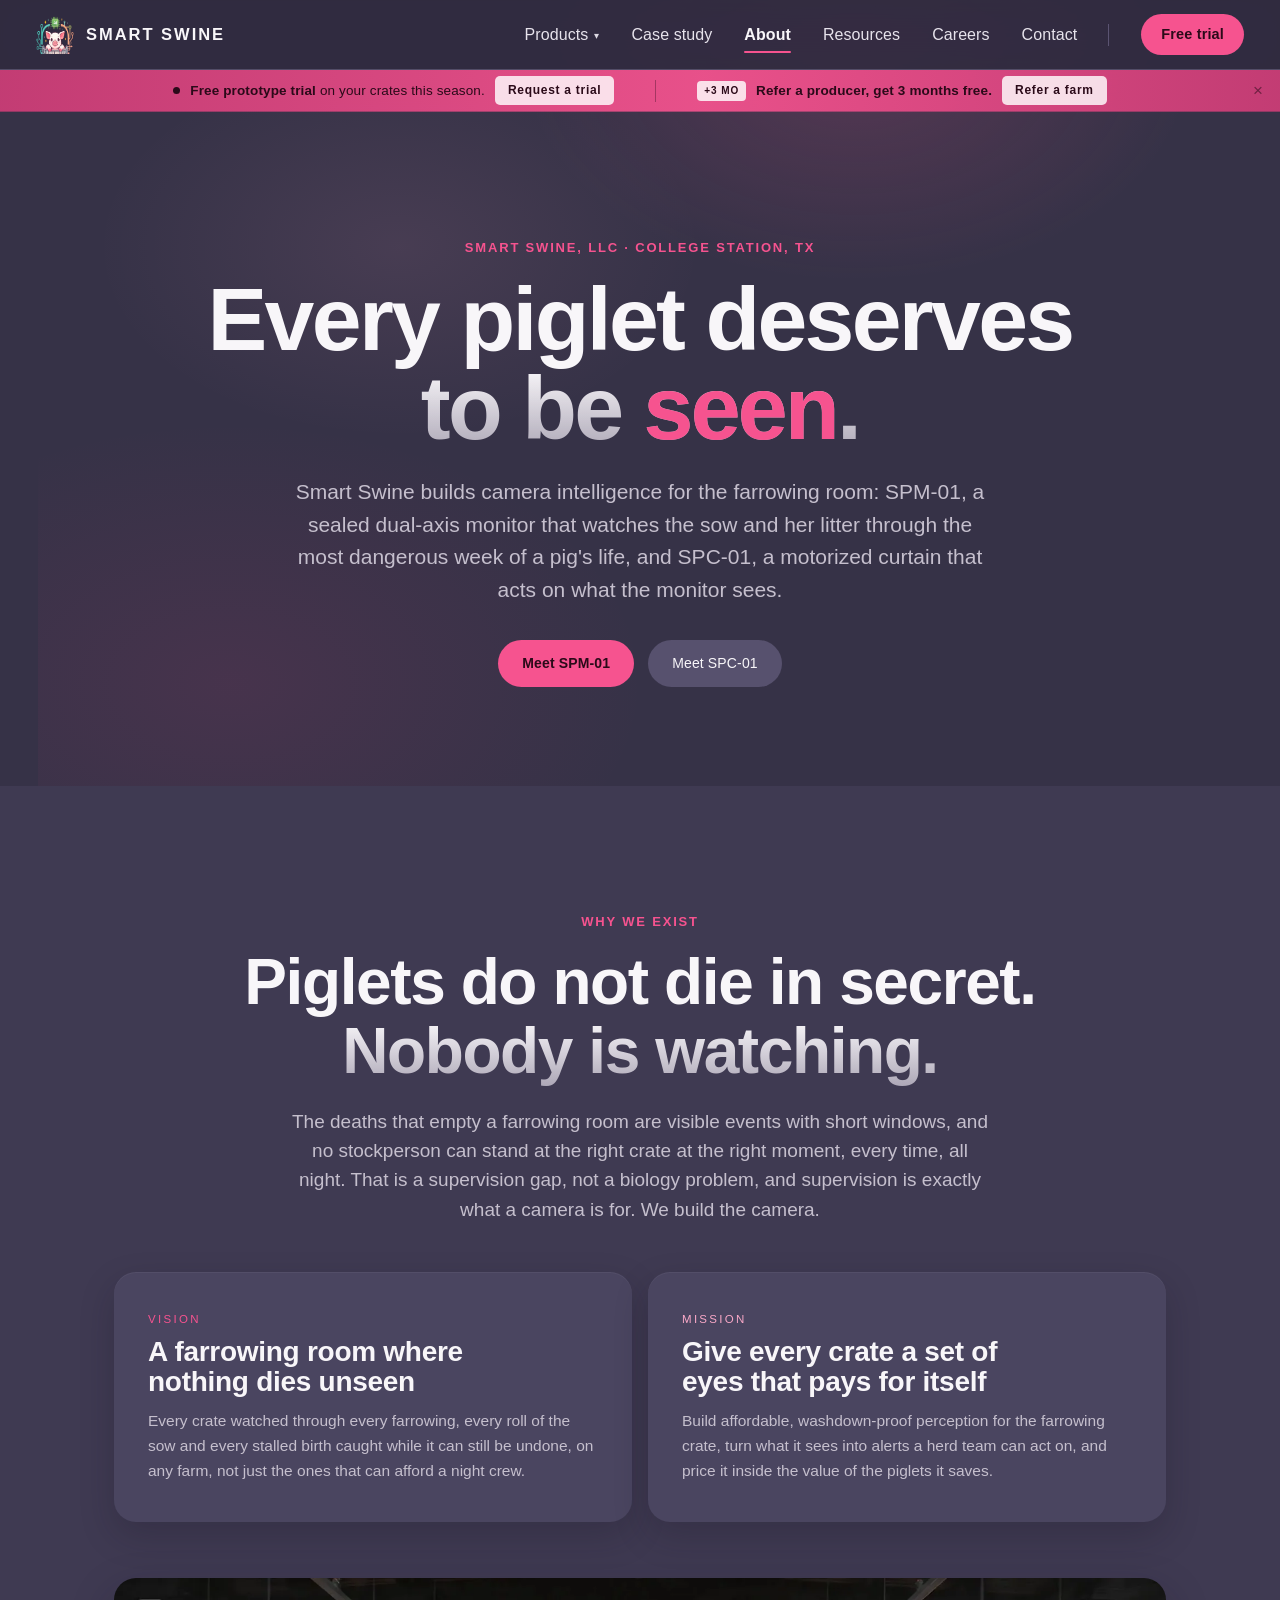
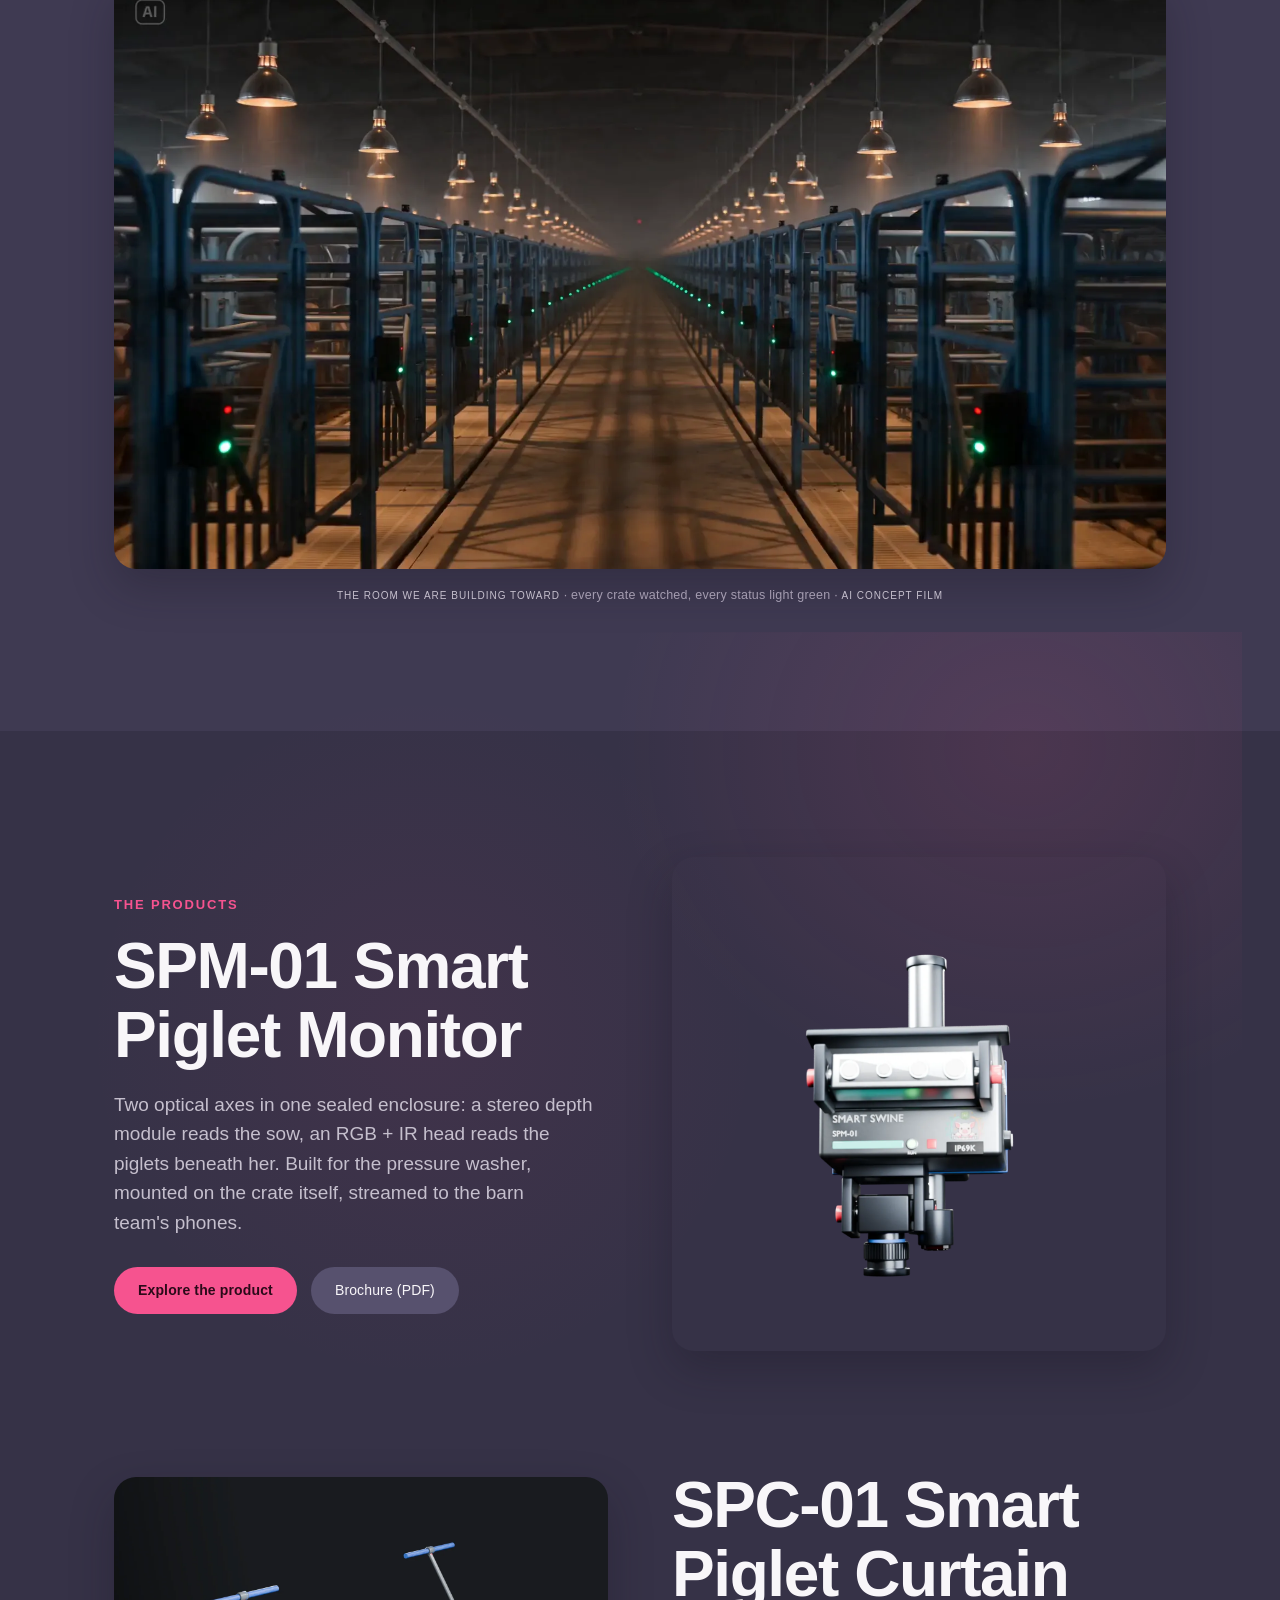
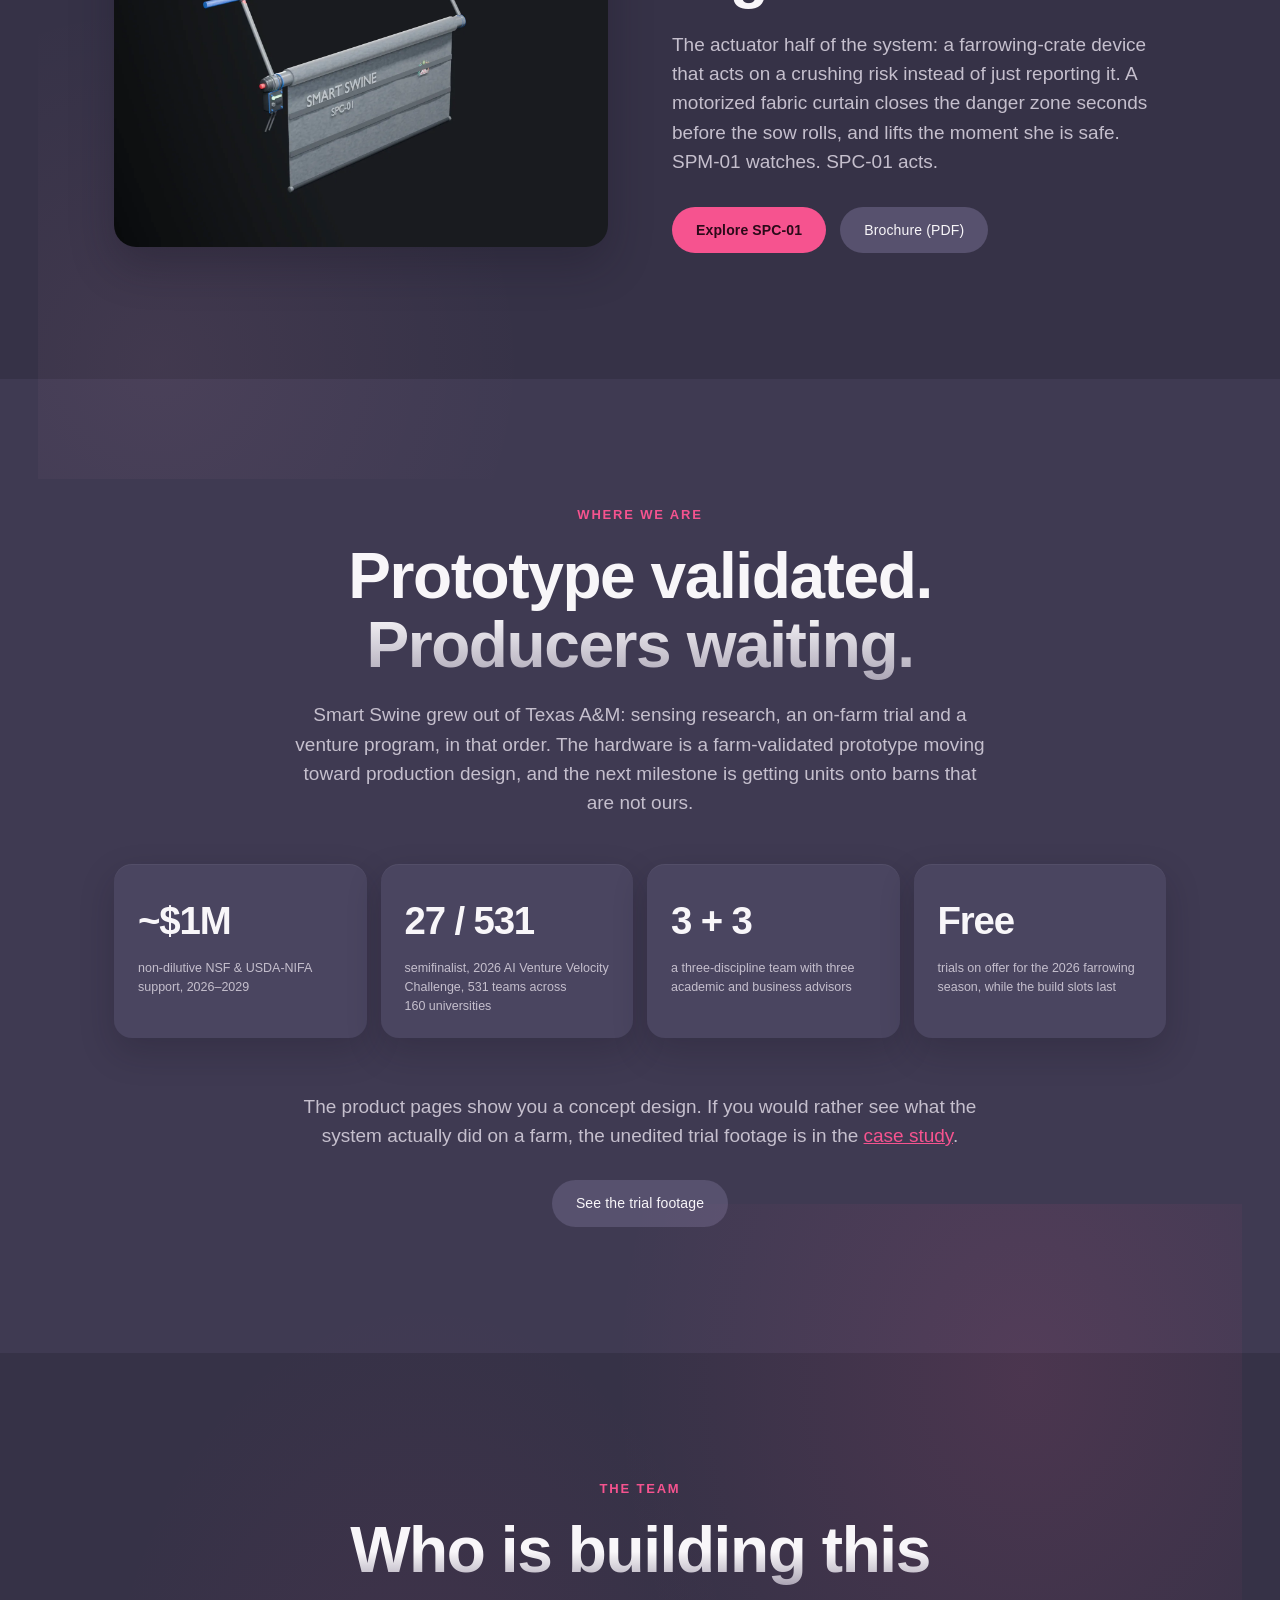
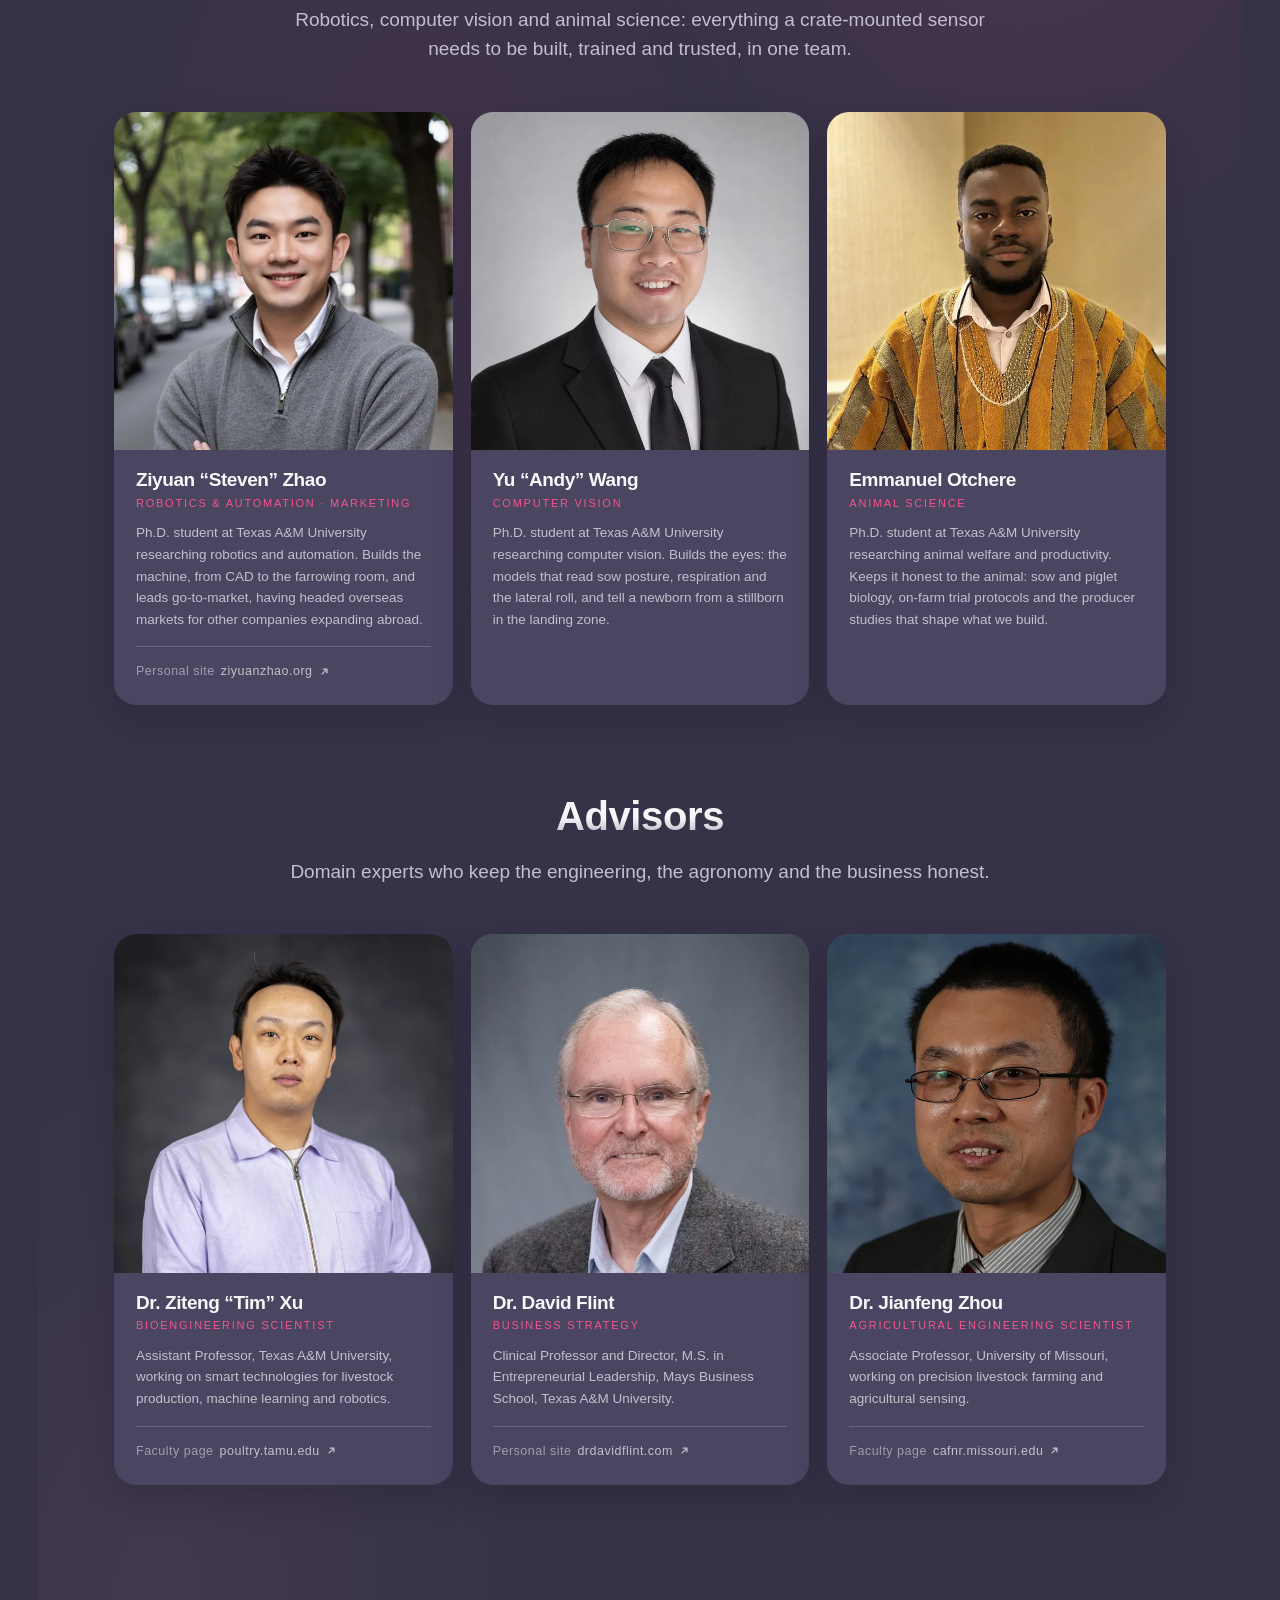
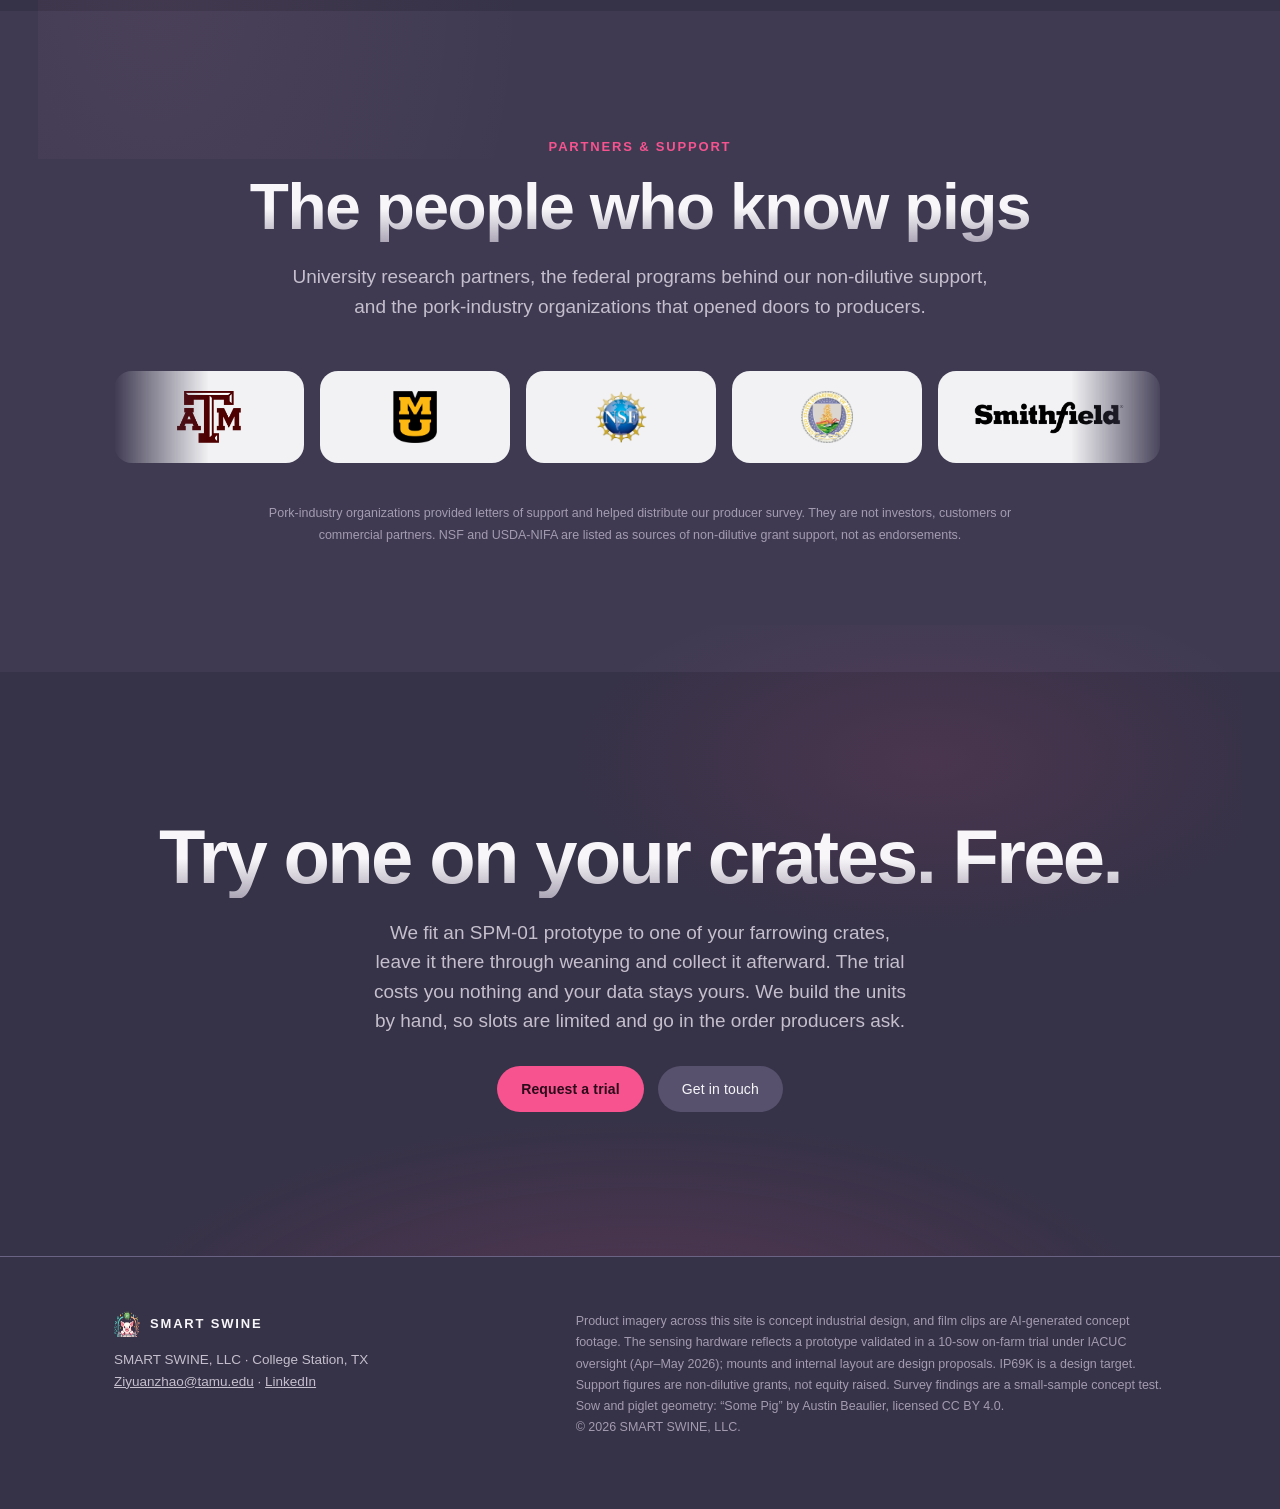
==== commit 72abae87: "Rebuild the nav and add a Careers page The links were 13px at weight 400 in grey, sitting directly u" ====
--- a/index.html
+++ b/index.html
@@ -12,11 +12,10 @@
 
 <header class="nav" id="nav">
   <a class="nav-brand" href="index.html" aria-label="Smart Swine home">
-    <img src="assets/img/logo_badge.png" alt="" width="30" height="30">
+    <img src="assets/img/logo_badge.png" alt="" width="38" height="38">
     <span>SMART&nbsp;SWINE</span>
   </a>
   <nav class="nav-links" aria-label="Pages">
-    <a href="index.html" class="on" aria-current="page">About</a>
     <div class="nav-drop">
       <a href="product.html" class="nav-drop-top" aria-haspopup="true">Products<span class="caret" aria-hidden="true">&#9662;</span></a>
       <div class="nav-sub">
@@ -27,20 +26,23 @@
       </div>
     </div>
     <a href="barn.html">Case study</a>
+    <a href="index.html" class="on" aria-current="page">About</a>
     <a href="resources.html">Resources</a>
-    <a href="contact.html">Get in touch</a>
+    <a href="careers.html">Careers</a>
+    <a href="contact.html">Contact</a>
   </nav>
   <a class="btn btn-coral nav-cta" href="contact.html#pilot">Free trial</a>
   <button class="nav-burger" type="button" aria-label="Menu" aria-expanded="false" aria-controls="mobileMenu"><span></span><span></span></button>
 </header>
 
 <nav class="mobile-menu" id="mobileMenu" aria-label="Menu">
-  <a href="index.html" class="on" aria-current="page">About</a>
   <a href="product.html">SPM-01<span>Smart Piglet Monitor</span></a>
   <a href="spc01.html">SPC-01<span>Smart Piglet Curtain</span></a>
   <a href="barn.html">Case study</a>
+  <a href="index.html" class="on" aria-current="page">About</a>
   <a href="resources.html">Resources</a>
-  <a href="contact.html">Get in touch</a>
+  <a href="careers.html">Careers</a>
+  <a href="contact.html">Contact</a>
   <a class="btn btn-coral" href="contact.html#pilot">Free trial</a>
 </nav>
 
--- a/css/style.css
+++ b/css/style.css
@@ -33,6 +33,9 @@
      and weight rather than a second face. */
   --mono: var(--sans);
   --pad: clamp(20px, 5vw, 72px);
+  /* Nav height is read by the promo bar, the mobile menu and every hero's
+     top padding, so it lives here rather than as a literal in five places. */
+  --nav-h: 70px;
   --r-lg: 22px;   /* media tiles, feature cards */
   --r-md: 18px;   /* stat tiles, list cards */
   --r-sm: 14px;   /* small chrome */
@@ -115,33 +118,53 @@
   position: fixed; inset: 0 0 auto 0; z-index: 50;
   display: flex; align-items: center; gap: 26px;
   padding: 0 clamp(16px, 3vw, 36px);
-  height: 60px;
-  background: rgba(54, 50, 71, 0.78);
+  height: var(--nav-h);
+  /* opaque enough that the links keep their weight over bright media —
+     at 0.78 they washed out anywhere the page went light */
+  background: rgba(48, 44, 63, 0.9);
   backdrop-filter: saturate(180%) blur(20px);
   -webkit-backdrop-filter: saturate(180%) blur(20px);
-  border-bottom: 1px solid rgba(107, 99, 131, 0.45);
+  border-bottom: 1px solid rgba(107, 99, 131, 0.6);
 }
 .nav-brand {
-  display: flex; align-items: center; gap: 10px;
-  font-weight: 700; letter-spacing: 0.14em; font-size: 14px;
+  display: flex; align-items: center; gap: 12px;
+  font-weight: 700; letter-spacing: 0.12em; font-size: 16.5px;
   text-decoration: none;
 }
-.nav-links { display: flex; gap: 4px; margin-left: auto; }
+.nav-brand img { width: 38px; height: 38px; }
+.nav-links { display: flex; align-items: center; gap: 6px; margin-left: auto; }
+/* Destinations have to out-rank the brand and the pill, or the bar reads as
+   a logo and a button with grey noise in between. Near-ink at 550 does it
+   without turning five links into five headlines. */
 .nav-links a {
-  font-size: 13px; font-weight: 400; letter-spacing: 0.01em;
-  color: var(--mut); text-decoration: none;
-  padding: 6px 12px; border-radius: 980px;
+  position: relative;
+  font-size: 16px; font-weight: 500; letter-spacing: 0.005em;
+  color: #e7e3ec; text-decoration: none;
+  padding: 8px 13px; border-radius: 980px;
   transition: color 0.2s, background 0.2s;
 }
-.nav-links a:hover, .nav-links a.on { color: var(--ink); background: rgba(255,255,255,0.06); }
+.nav-links a:hover { color: var(--ink); background: rgba(255,255,255,0.09); }
+/* The current page is marked with the brand pink under the label. A 6%
+   white pill was the old marker and nobody could see it. */
+.nav-links a.on { color: var(--ink); font-weight: 700; }
+.nav-links a.on::after {
+  content: ""; position: absolute; left: 13px; right: 13px; bottom: 2px;
+  height: 2px; border-radius: 2px; background: var(--pink);
+}
+/* the sub-menu entries are a list, not tabs — no underline rule there */
+.nav-sub a.on::after { display: none; }
 /* Products dropdown: both product pages live under one nav item.
    CSS-only — opens on hover and on keyboard focus (focus-within), the
    top link itself still goes to product.html. */
 .nav-drop { position: relative; }
+/* the caret is the only sign that two products live behind one label, so it
+   is readable rather than decorative */
 .nav-drop-top .caret {
-  display: inline-block; margin-left: 5px; font-size: 9px;
-  transform: translateY(-1px); opacity: 0.7;
-}
+  display: inline-block; margin-left: 6px; font-size: 10px;
+  transform: translateY(-1px); opacity: 0.95;
+  transition: transform 0.2s;
+}
+.nav-drop:hover .caret, .nav-drop:focus-within .caret { transform: translateY(1px); }
 .nav-sub {
   position: absolute; top: 100%; left: 50%;
   transform: translateX(-50%);
@@ -163,33 +186,47 @@
 .nav-sub a b { color: var(--ink); font-weight: 700; }
 .nav-sub a span { display: block; font-size: 11px; letter-spacing: 0.04em;
                   color: var(--dim); margin-top: 1px; }
+/* A hairline splits the destinations from the action, so the pill stops
+   reading as a sixth place to go. */
+.nav-links::after {
+  content: ""; align-self: center;
+  width: 1px; height: 22px; margin: 0 6px 0 12px;
+  background: rgba(107, 99, 131, 0.75);
+}
 /* .btn.nav-cta: compound beats the later .btn rule regardless of order */
-.nav-cta { margin-left: 6px; }
-.btn.nav-cta { padding: 8px 18px; font-size: 13px; }
-@media (max-width: 980px) {
+.nav-cta { margin-left: 0; }
+.btn.nav-cta { padding: 9px 20px; font-size: 14.5px; }
+/* Six destinations at 16px plus the brand and the pill need the room. Below
+   this the row would have to shrink back down to fit, so it hands over to the
+   burger instead of getting quietly smaller again. */
+@media (max-width: 1120px) { .nav-links::after { display: none; } }
+@media (max-width: 1120px) {
   .nav-links { display: none; }
   .nav-cta { margin-left: auto; }
 }
 /* very narrow: the bar holds brand + pill + burger on one line */
 @media (max-width: 560px) {
+  :root { --nav-h: 62px; }
   .nav { gap: 10px; }
-  .nav-brand span { font-size: 12px; letter-spacing: 0.1em; }
-  .btn.nav-cta { padding: 7px 14px; font-size: 12px; }
+  .nav-brand { gap: 9px; }
+  .nav-brand img { width: 30px; height: 30px; }
+  .nav-brand span { font-size: 13px; letter-spacing: 0.1em; }
+  .btn.nav-cta { padding: 8px 15px; font-size: 13px; }
 }
 
 /* ---------- mobile menu ----------
    Burger lives in the nav on small screens; the panel drops below the
-   60px bar, covers the promo strip, and locks page scroll while open. */
+   bar, covers the promo strip, and locks page scroll while open. */
 .nav-burger {
   display: none;
-  width: 40px; height: 40px; flex: none;
+  width: 44px; height: 44px; flex: none;
   border: 0; border-radius: 980px;
   background: transparent; cursor: pointer;
   position: relative;
 }
 .nav-burger span {
   position: absolute; left: 50%; top: 50%;
-  width: 18px; height: 1.6px; border-radius: 1px;
+  width: 21px; height: 1.8px; border-radius: 1px;
   background: var(--ink);
   transition: transform 0.3s ease;
 }
@@ -198,10 +235,10 @@
 .nav-burger.open span:first-child { transform: translate(-50%, -1px) rotate(45deg); }
 .nav-burger.open span:last-child { transform: translate(-50%, -1px) rotate(-45deg); }
 /* after the base display:none, so source order can't cancel it */
-@media (max-width: 980px) { .nav-burger { display: block; } }
+@media (max-width: 1120px) { .nav-burger { display: block; } }
 
 .mobile-menu {
-  position: fixed; inset: 60px 0 0 0; z-index: 51;
+  position: fixed; inset: var(--nav-h) 0 0 0; z-index: 51;
   display: none;
   flex-direction: column;
   padding: 24px var(--pad) 44px;
@@ -229,7 +266,7 @@
   font-size: 15px; padding: 13px 28px;
   border-bottom: 0;
 }
-@media (min-width: 981px) {
+@media (min-width: 1121px) {
   .mobile-menu { display: none !important; }
   body.menu-open { overflow: auto; }
 }
@@ -695,11 +732,11 @@
 .cta-row { display: flex; gap: 14px; justify-content: center; margin-top: 30px; flex-wrap: wrap; }
 
 /* ---------- company pages (about / resources / contact) ---------- */
-@media (max-width: 560px) { .nav-links { display: none; } }
+
 
 .page-hero {
   position: relative; overflow: hidden;
-  padding: calc(60px + clamp(80px, 14vh, 170px)) 0 clamp(70px, 11vh, 140px);
+  padding: calc(var(--nav-h) + clamp(80px, 14vh, 170px)) 0 clamp(70px, 11vh, 140px);
   background: var(--bg0);
   text-align: center;
 }
@@ -839,7 +876,12 @@
 .ccard h3 { font-size: clamp(24px, 2.6vw, 32px); margin: 10px 0 14px; }
 .ccard p { color: var(--mut); font-size: 15.5px; }
 .ccard .btn { margin-top: 26px; }
-.ccard ul { list-style: none; margin-top: 18px; }
+/* Role cards carry a second small label further down the card, over the list
+   of what the job owns. Muted rather than pink, so it sits under the role
+   title instead of competing with it. */
+.mut-tag { color: var(--dim); margin-top: 30px; }
+.ccard ul { list-style: none; margin-top: 4px; }
+.ccard ul + p { margin-top: 22px; }
 .ccard li { padding: 10px 0; border-bottom: 1px solid var(--line); font-size: 15px; }
 .ccard li:last-child { border-bottom: none; }
 .ccard li a { color: var(--ink); text-decoration: none; overflow-wrap: anywhere; }
@@ -1096,7 +1138,7 @@
 :root { --promo-h: 42px; }
 
 .promo {
-  position: fixed; inset: 60px 0 auto 0; z-index: 49;
+  position: fixed; inset: var(--nav-h) 0 auto 0; z-index: 49;
   display: flex; align-items: center; justify-content: center;
   min-height: 42px; padding: 0 46px;
   background: linear-gradient(90deg,
@@ -1196,7 +1238,7 @@
 /* the bar sits between the nav and the page, so anything that measured from
    the nav's 60px has to clear the nav plus whatever the bar currently is */
 body.has-promo section { scroll-margin-top: calc(64px + var(--promo-h)); }
-body.has-promo .page-hero { padding-top: calc(60px + var(--promo-h) + clamp(80px, 14vh, 170px)); }
+body.has-promo .page-hero { padding-top: calc(var(--nav-h) + var(--promo-h) + clamp(80px, 14vh, 170px)); }
 body.has-promo .hero-stage { top: var(--promo-h); height: calc(100vh - var(--promo-h)); }
 body.has-promo .xsticky { top: var(--promo-h); height: calc(100vh - var(--promo-h)); }
 
@@ -1440,7 +1482,46 @@
    than being redrawn in brand colors, which would make it our picture of the
    result instead of the result. */
 .evi-plot { background: #fff; border-radius: var(--r-lg); padding: 14px; }
-.evi-plot img { border-radius: 8px; }
+.evi-plot img, .evi-plot video { border-radius: 8px; width: 100%; }
+
+/* Same printout logic, running. These clips carry the script's own header and
+   its live traces, so they get the white ground rather than the black camera
+   frame — what is on screen is the figure, and the barn video is inside it.
+   Full column width, because the burned-in header is the whole point and it
+   stops being readable much below this. */
+.evi-wide { margin: 46px 0 0; }
+.evi-wide .evi-real { margin-bottom: 12px; }
+.evi-wide figcaption {
+  color: var(--mut); font-size: 14.5px; line-height: 1.6;
+  max-width: 760px; margin-top: 16px;
+}
+/* The readout under a wide clip runs across rather than down, so the label
+   sits over its value instead of beside it — side by side in a narrow column
+   breaks values like "848 x 480" across two lines. */
+.evi-read-wide {
+  grid-template-columns: repeat(auto-fit, minmax(170px, 1fr));
+  gap: 0 30px; margin: 26px 0 46px;
+}
+.evi-read-wide div {
+  display: block; padding: 0;
+  border-bottom: 0; border-top: 1px solid var(--line);
+  padding-top: 12px;
+}
+.evi-read-wide dd { text-align: left; margin-top: 5px; font-size: 15px; }
+
+/* Squeezed to a phone column these clips fall to about 100px tall and the
+   boxes stop being visible at all, so below the breakpoint the frame holds
+   its readable width and pans instead of shrinking. The readout underneath
+   still carries every number for anyone who does not pan. */
+@media (max-width: 760px) {
+  .evi-wide .evi-plot { overflow-x: auto; -webkit-overflow-scrolling: touch; }
+  .evi-wide .evi-plot video { width: 620px; max-width: none; }
+  .evi-wide figcaption::after {
+    content: "Drag the frame sideways to read it at full size.";
+    display: block; margin-top: 10px;
+    font-size: 12.5px; color: var(--dim);
+  }
+}
 
 /* the headline figure a clip resolves to, sat beside its own explanation */
 .evi-figure { margin-top: 30px; }
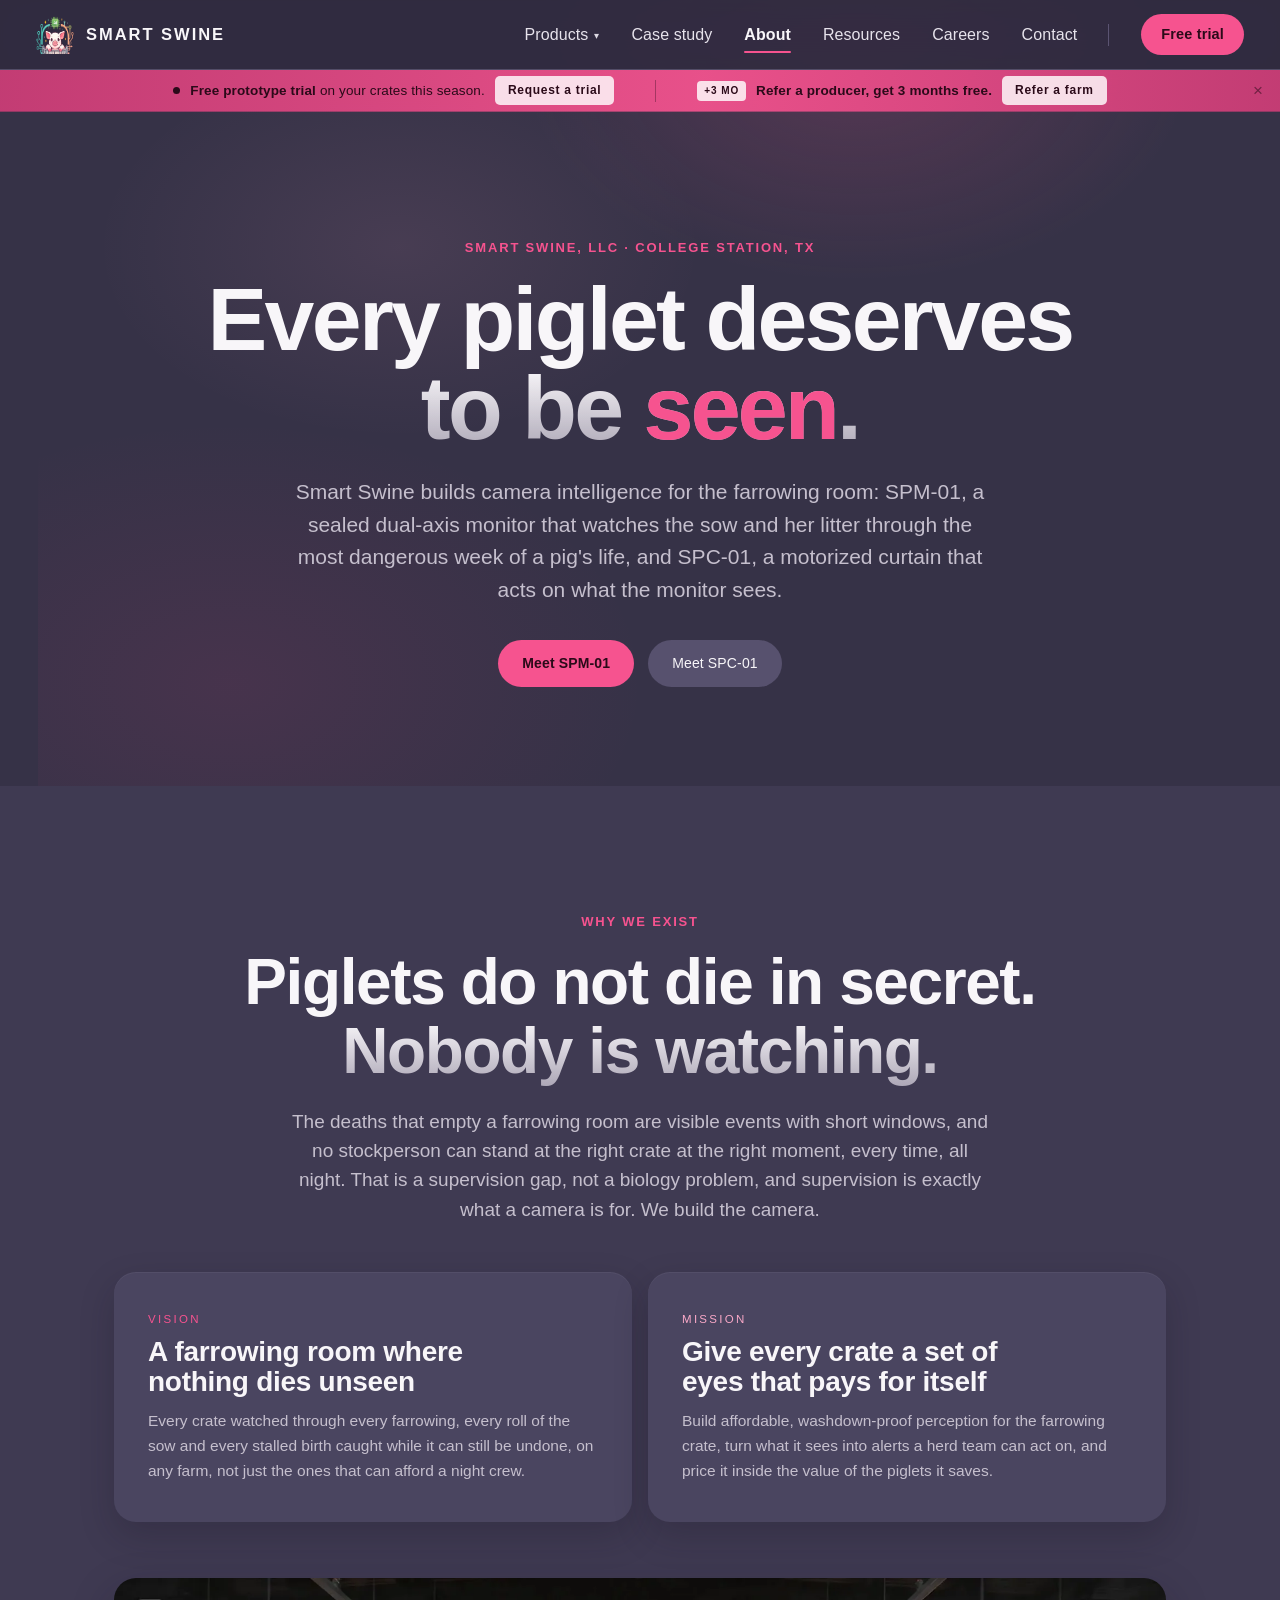
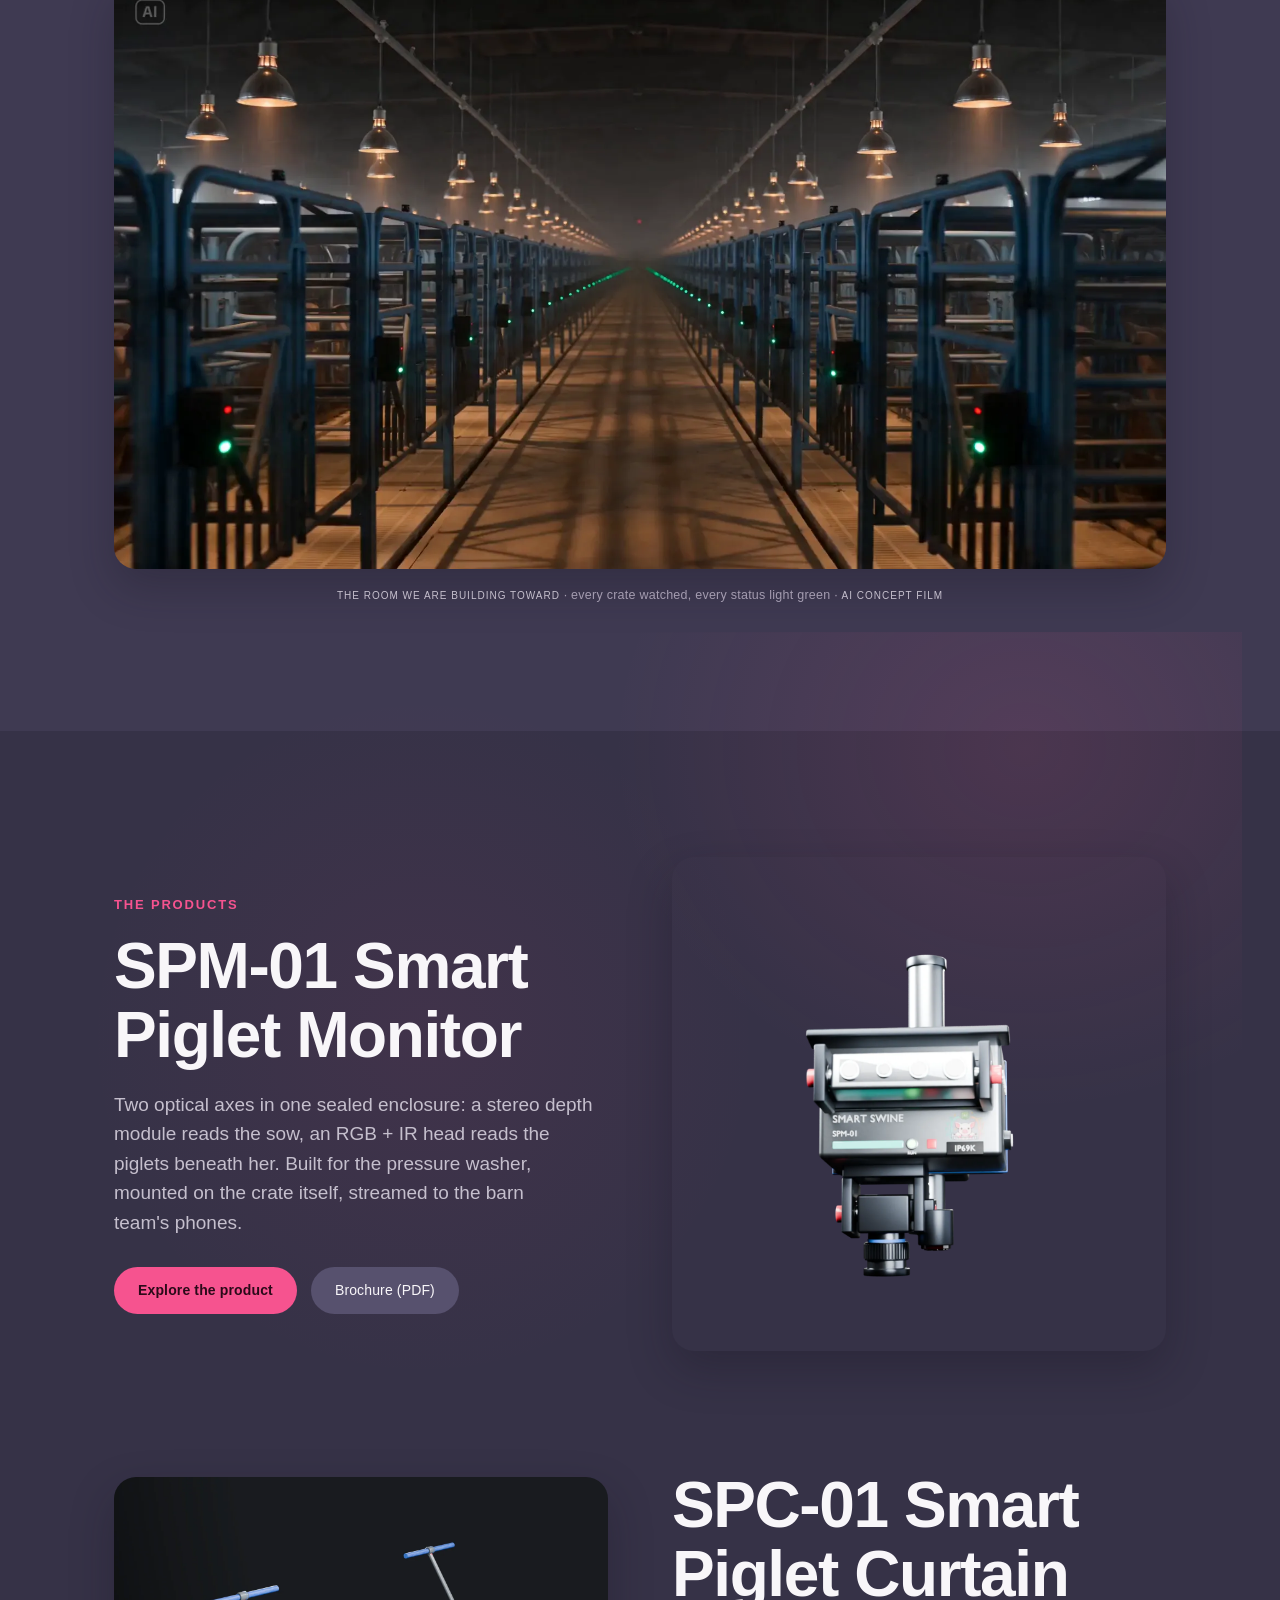
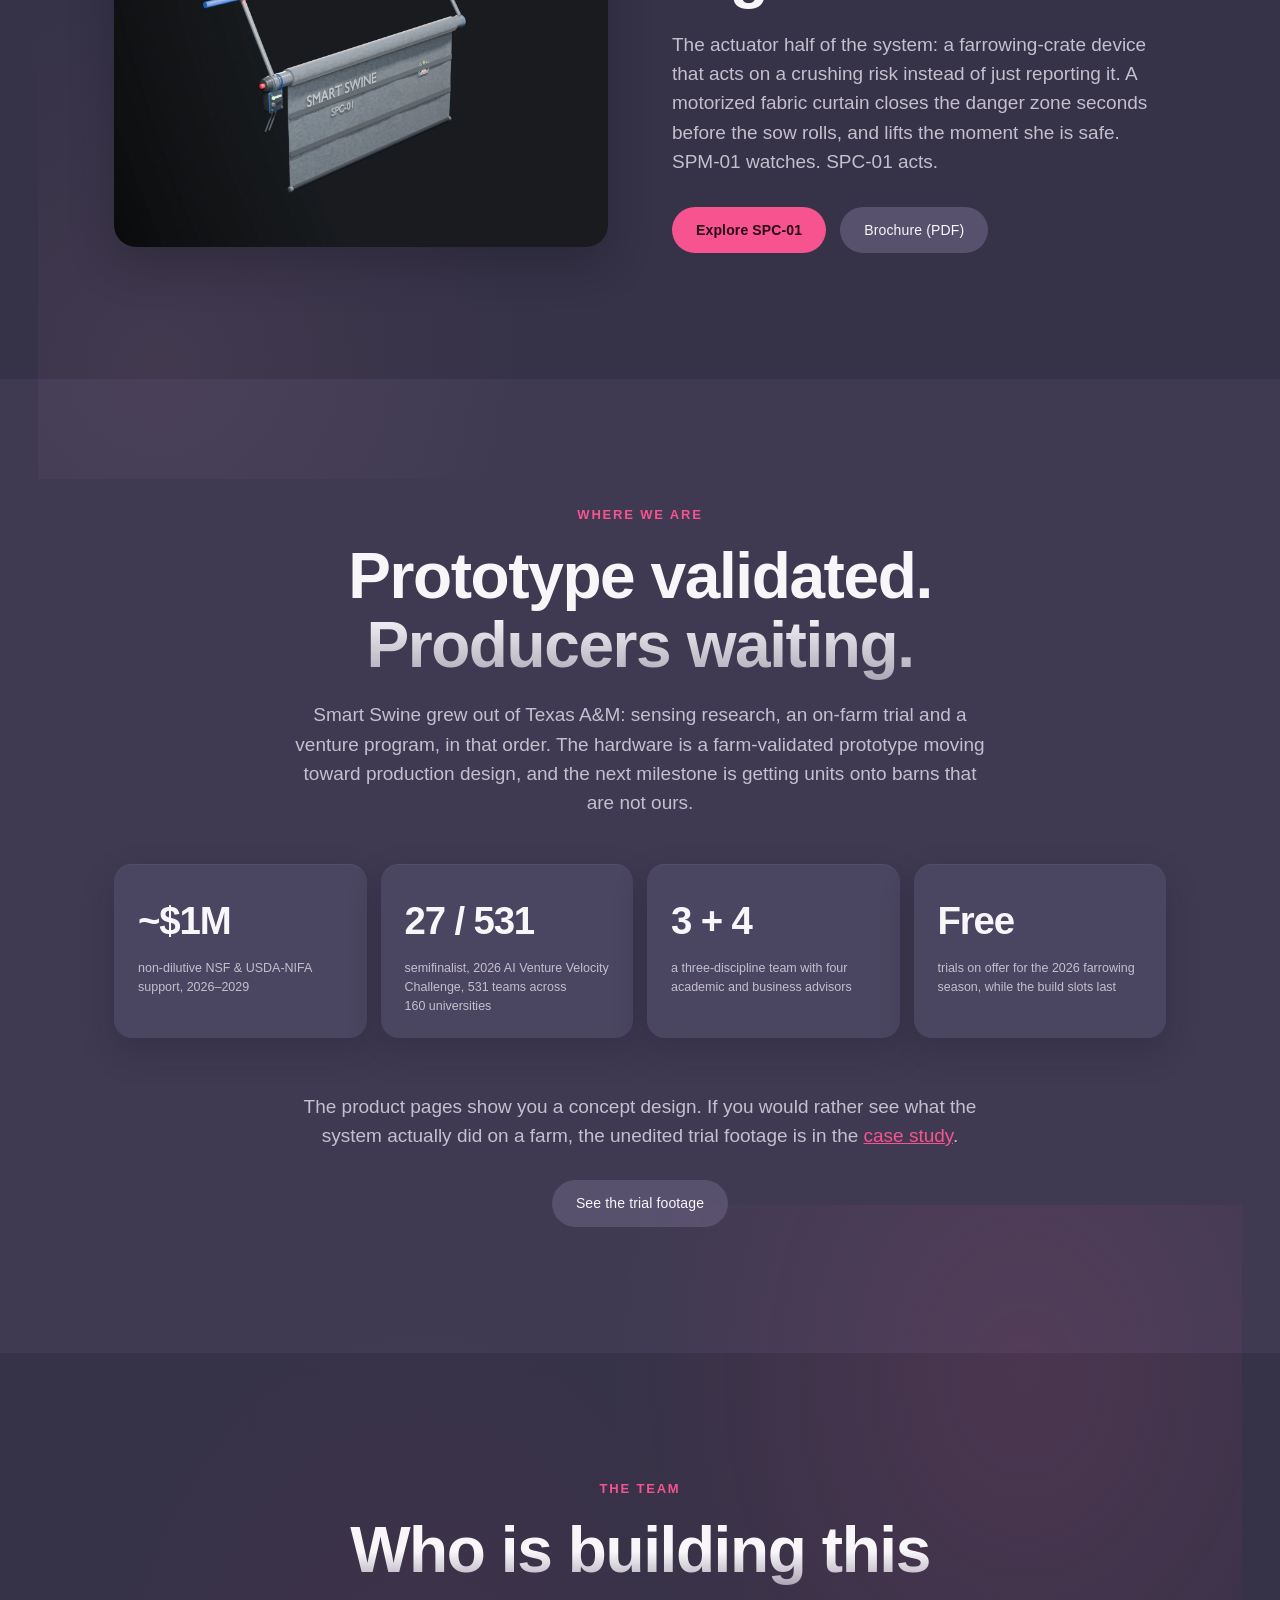
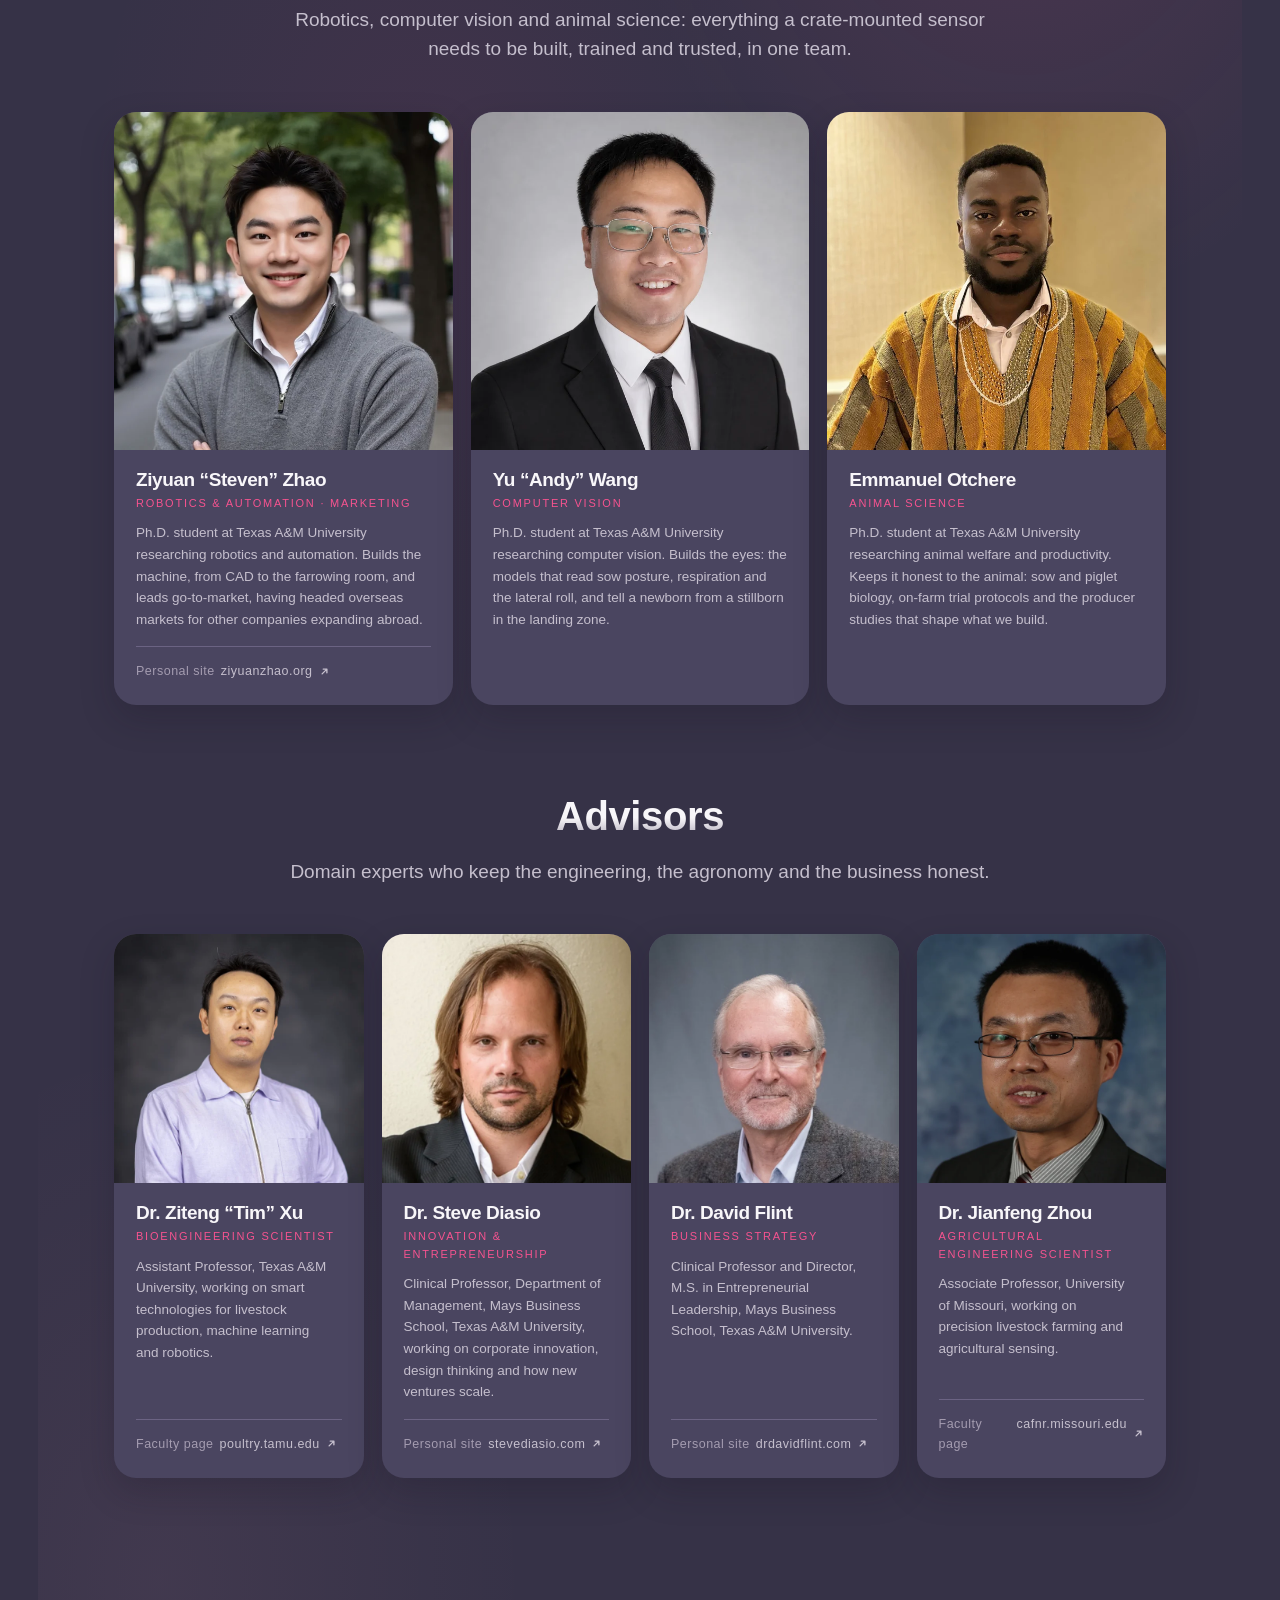
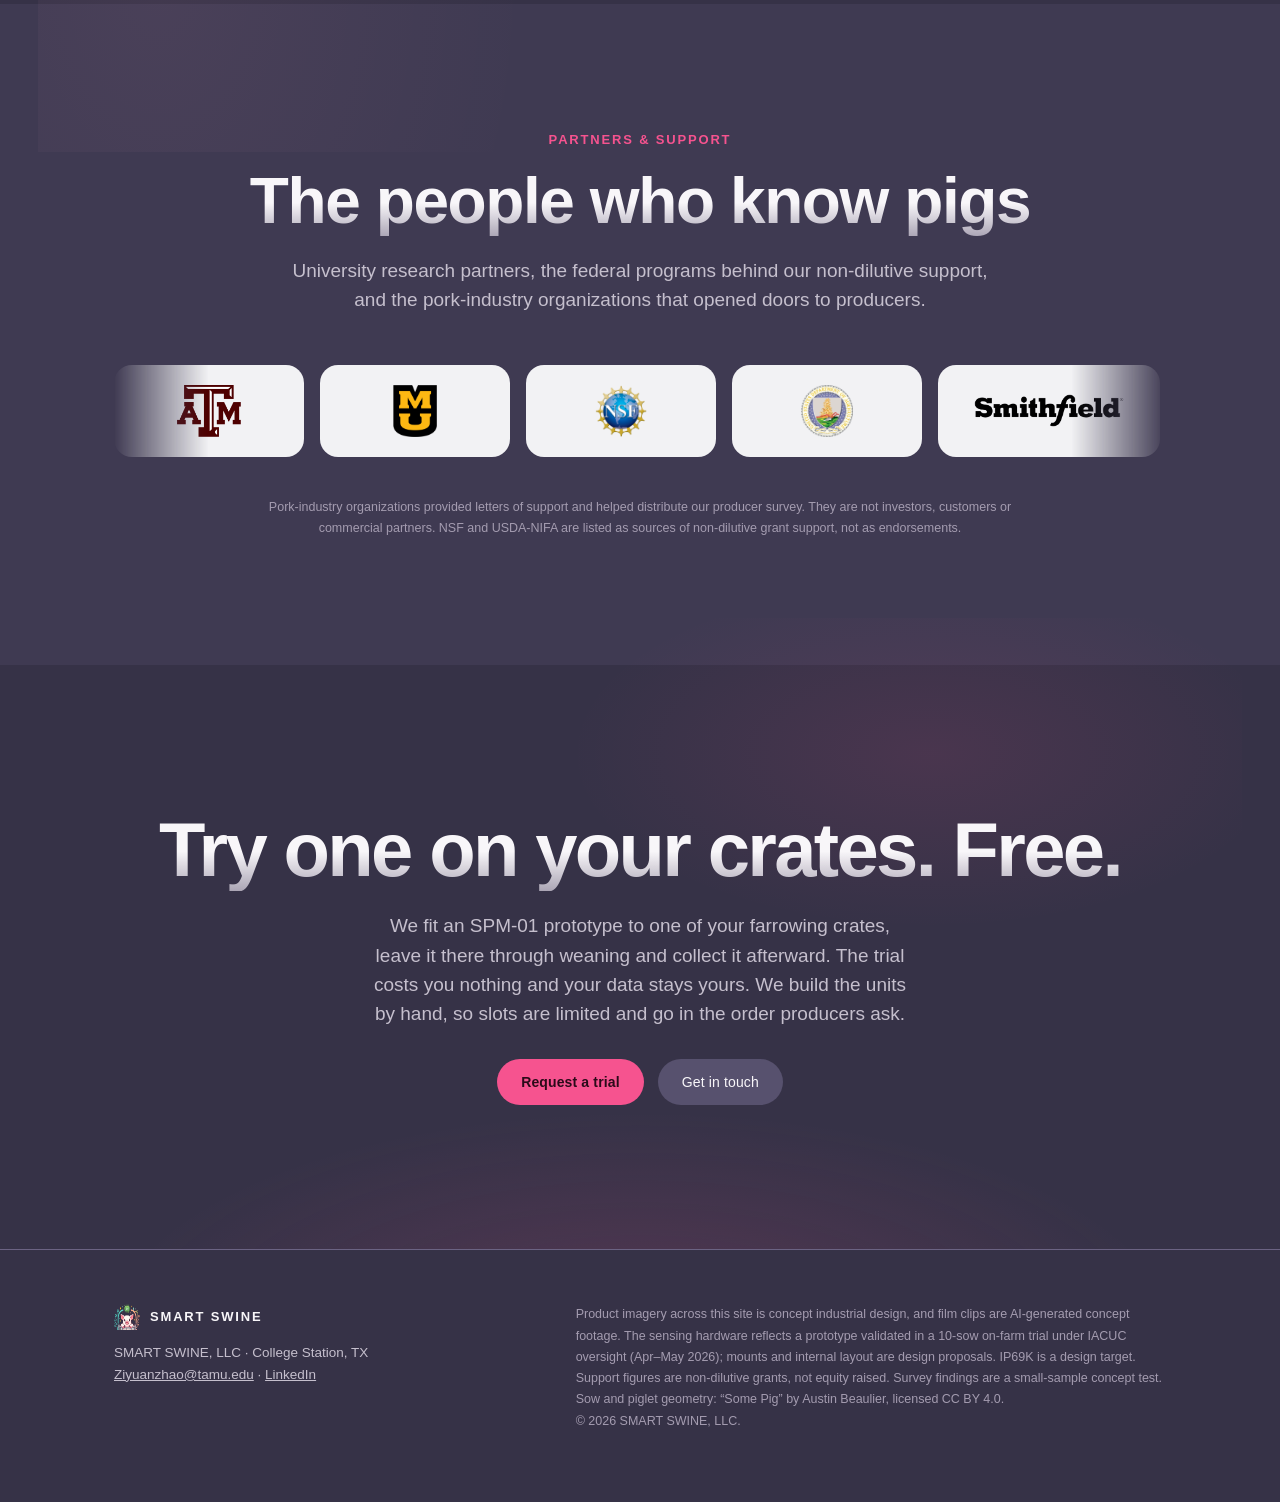
==== commit 70758daa: "Add Dr. Steve Diasio to the advisors, second in the row Four advisor cards no longer fit the three-c" ====
--- a/index.html
+++ b/index.html
@@ -178,7 +178,7 @@
     <div class="stats statusband">
       <div class="stat rv"><strong>~$1M</strong><span>non-dilutive NSF &amp; USDA-NIFA support, 2026–2029</span></div>
       <div class="stat rv"><strong>27 / 531</strong><span>semifinalist, 2026 AI Venture Velocity Challenge, 531 teams across 160 universities</span></div>
-      <div class="stat rv"><strong>3 + 3</strong><span>a three-discipline team with three academic and business advisors</span></div>
+      <div class="stat rv"><strong>3 + 4</strong><span>a three-discipline team with four academic and business advisors</span></div>
       <div class="stat rv"><strong>Free</strong><span>trials on offer for the 2026 farrowing season, while the build slots last</span></div>
     </div>
 
@@ -244,7 +244,7 @@
       <p class="lede rv">Domain experts who keep the engineering, the agronomy and
         the business honest.</p>
     </header>
-    <div class="team">
+    <div class="team team--4">
       <article class="tcard rv">
         <img src="assets/team/ziteng.webp" alt="Dr. Ziteng “Tim” Xu">
         <div class="t-body">
@@ -253,6 +253,17 @@
           <p>Assistant Professor, Texas A&amp;M University, working on smart technologies
             for livestock production, machine learning and robotics.</p>
           <a class="t-link" href="https://poultry.tamu.edu/people/xu-ziteng-tim/" target="_blank" rel="noopener"><span class="t-kind">Faculty page</span> poultry.tamu.edu<svg viewBox="0 0 12 12" aria-hidden="true"><path d="M3.4 8.6 8.6 3.4M4.6 3.4h4v4"/></svg><span class="vh"> (opens in a new tab)</span></a>
+        </div>
+      </article>
+      <article class="tcard rv">
+        <img src="assets/team/diasio.webp" alt="Dr. Steve Diasio">
+        <div class="t-body">
+          <h4>Dr. Steve Diasio</h4>
+          <p class="t-role">Innovation &amp; Entrepreneurship</p>
+          <p>Clinical Professor, Department of Management, Mays Business School,
+            Texas A&amp;M University, working on corporate innovation, design thinking
+            and how new ventures scale.</p>
+          <a class="t-link" href="https://www.stevediasio.com/" target="_blank" rel="noopener"><span class="t-kind">Personal site</span> stevediasio.com<svg viewBox="0 0 12 12" aria-hidden="true"><path d="M3.4 8.6 8.6 3.4M4.6 3.4h4v4"/></svg><span class="vh"> (opens in a new tab)</span></a>
         </div>
       </article>
       <article class="tcard rv">
--- a/css/style.css
+++ b/css/style.css
@@ -761,6 +761,14 @@
 
 .team { display: grid; grid-template-columns: repeat(3, 1fr); gap: 18px; margin-top: 48px; }
 @media (max-width: 900px) { .team { grid-template-columns: 1fr; max-width: 420px; margin-left: auto; margin-right: auto; } }
+/* four advisors, kept on a single row: the fourth card would otherwise
+   strand itself on a row of its own. Below 900px it stacks like the rest. */
+@media (min-width: 901px) { .team--4 { grid-template-columns: repeat(4, 1fr); } }
+@media (min-width: 901px) and (max-width: 1080px) {
+  /* the cards get narrow enough here that the link would clip its arrow */
+  .team--4 { gap: 12px; }
+  .team--4 .t-link { flex-wrap: wrap; }
+}
 .tcard {
   background: var(--bg2); border-radius: var(--r-lg);
   overflow: hidden;
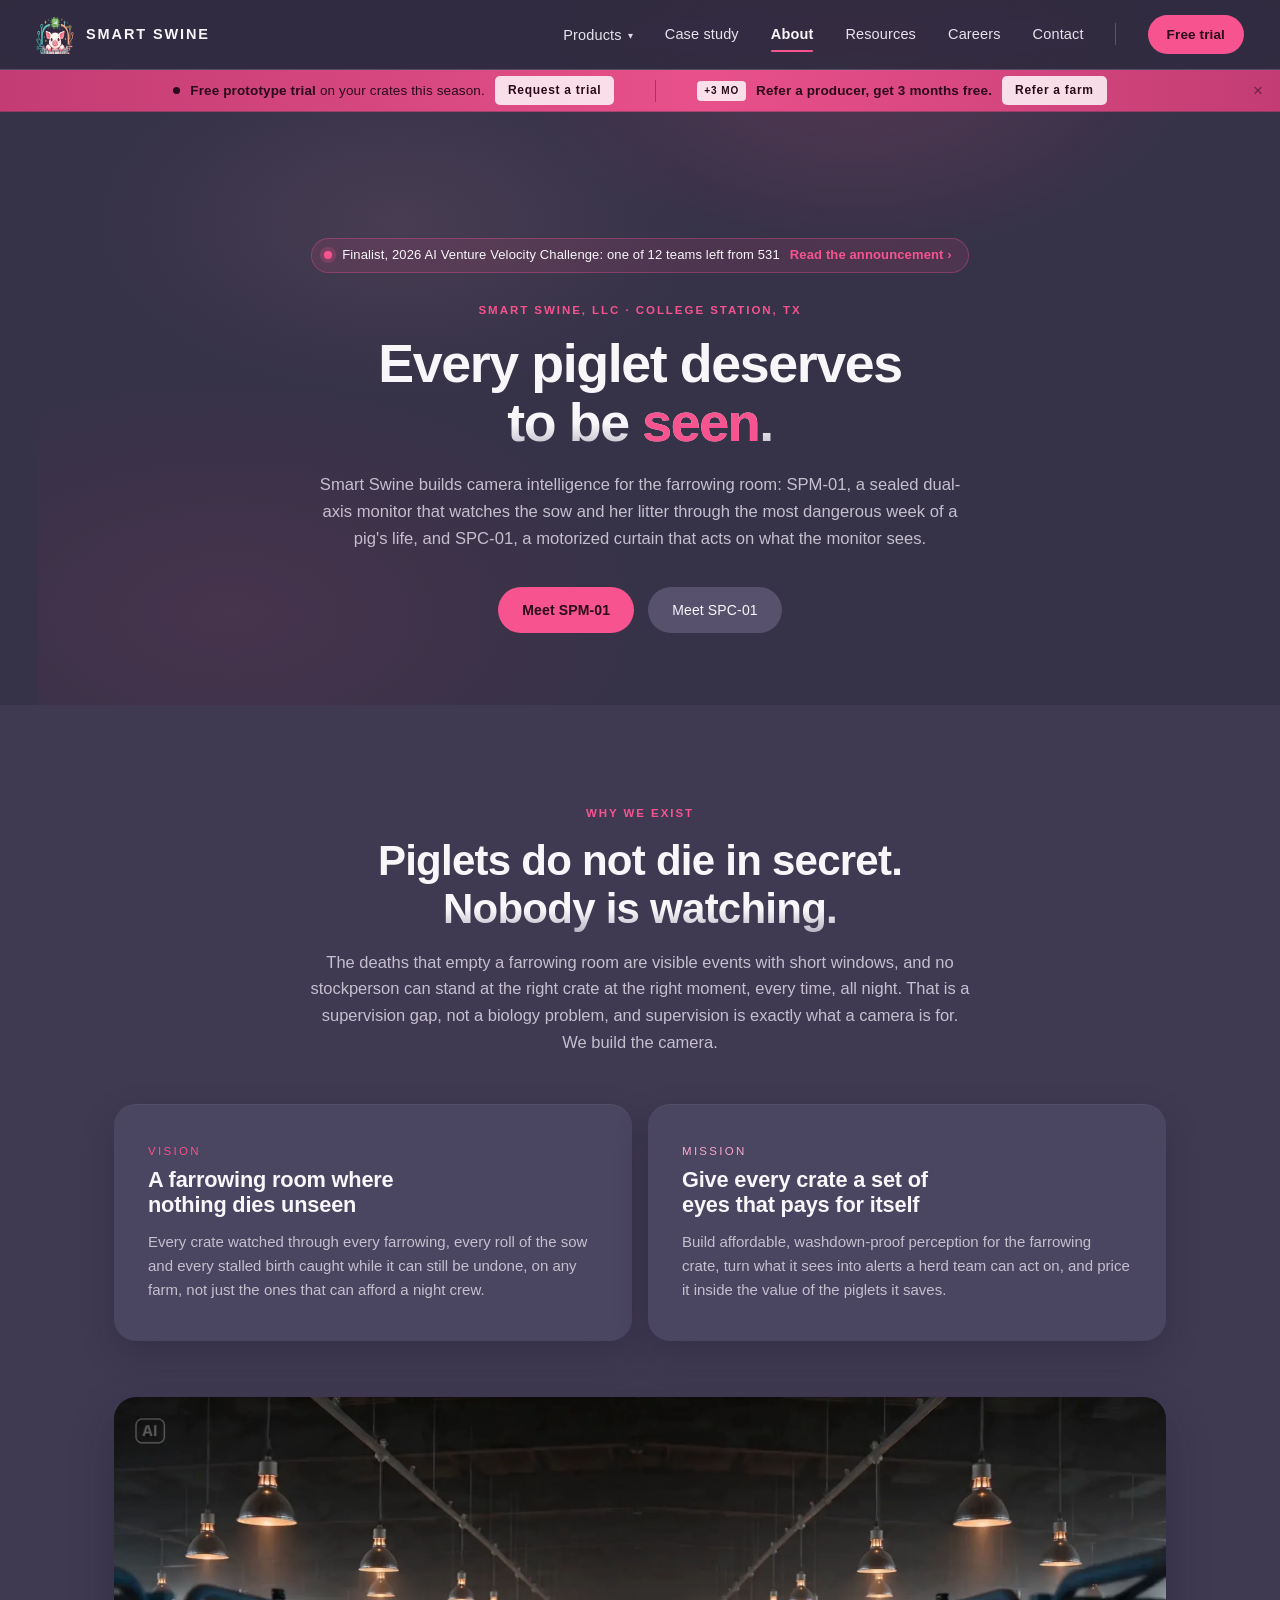
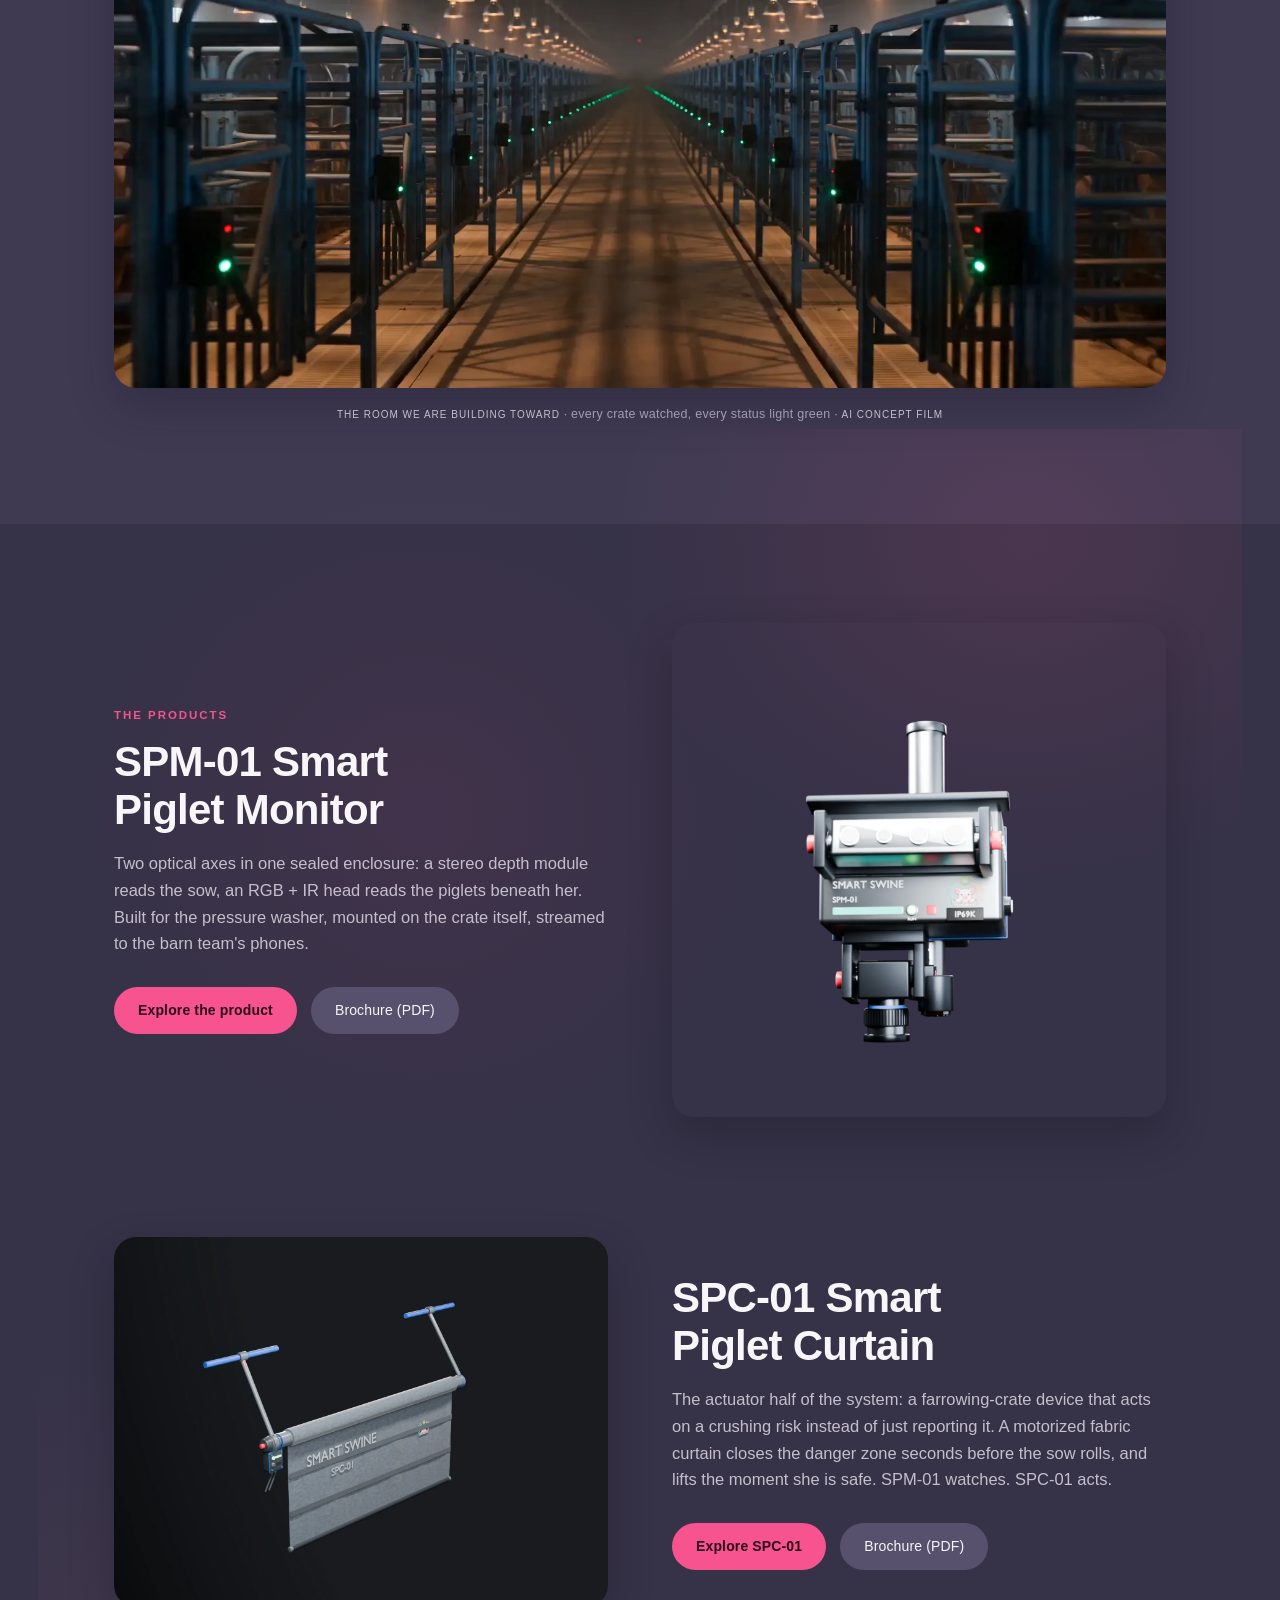
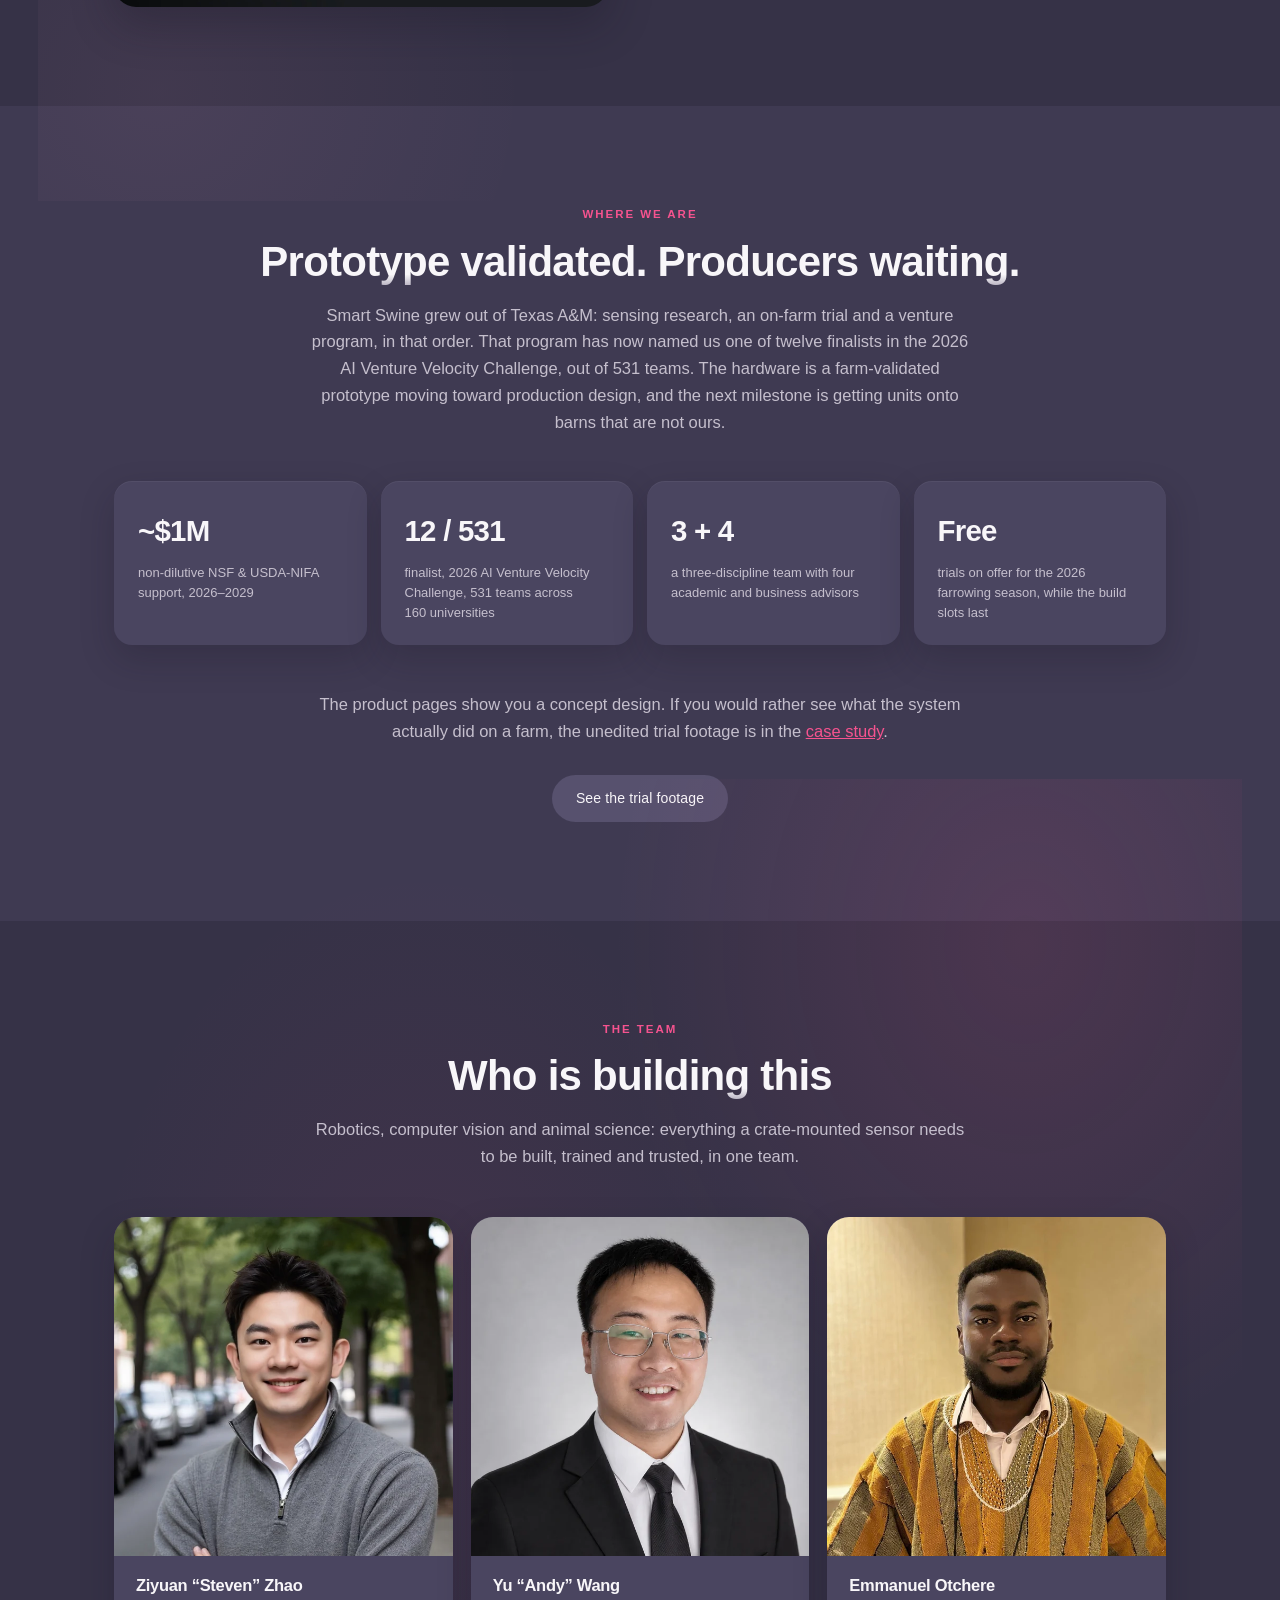
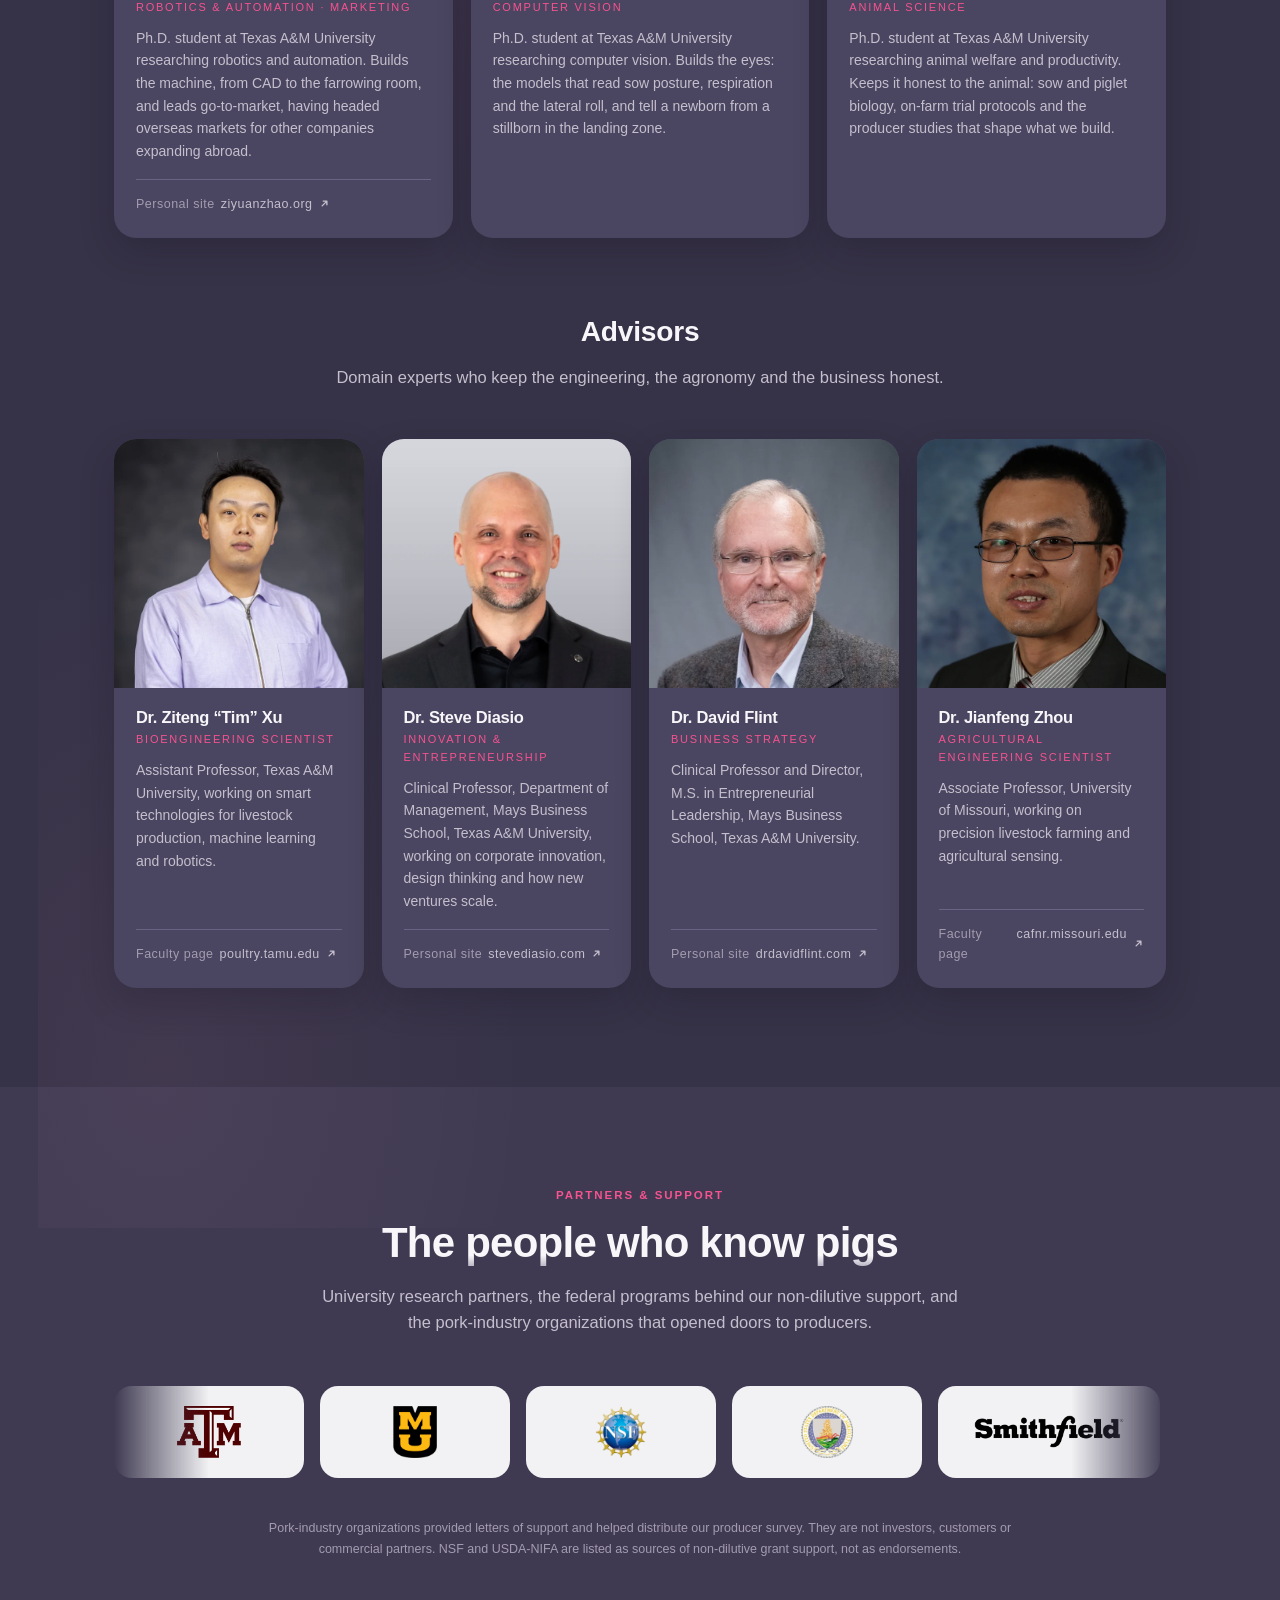
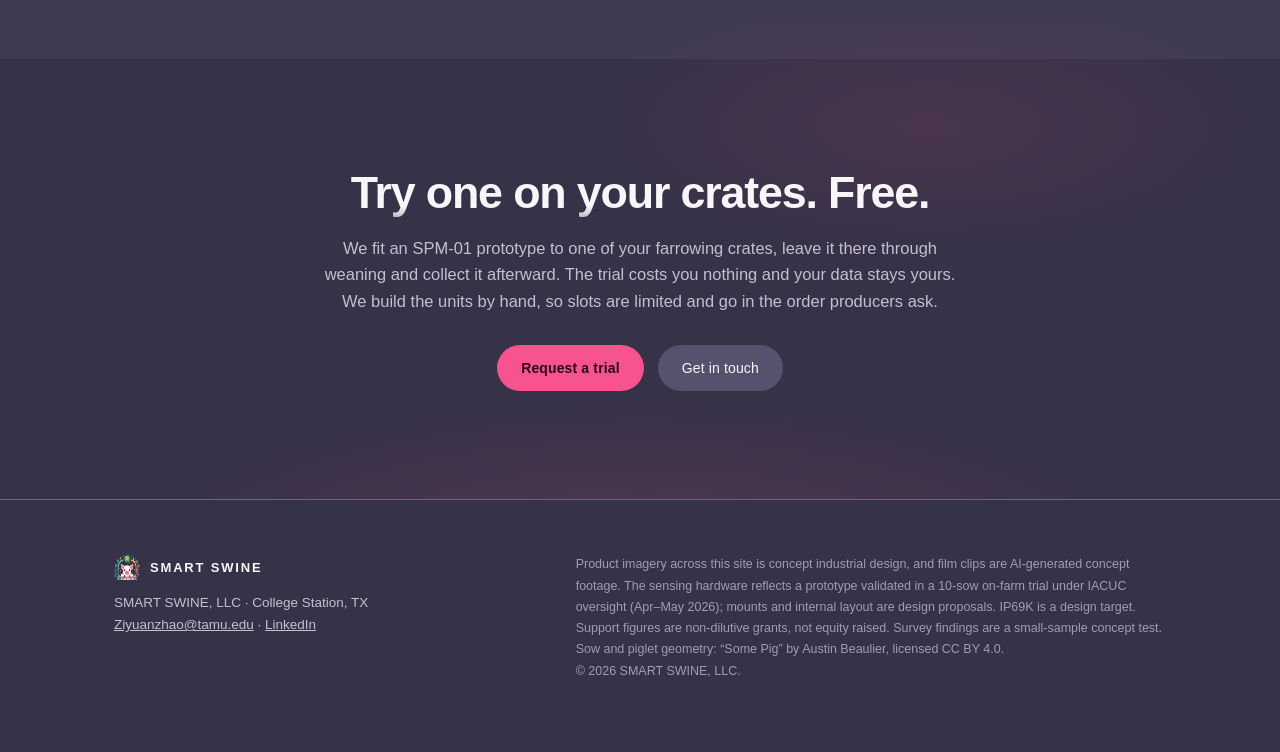
==== commit 48881be5: "Announce the AI Venture Velocity Challenge finals Mays named the Top 12 on September 3. Smart Swine " ====
--- a/index.html
+++ b/index.html
@@ -4,7 +4,7 @@
 <meta charset="UTF-8">
 <meta name="viewport" content="width=device-width, initial-scale=1.0">
 <title>SMART SWINE · Camera intelligence for the farrowing room</title>
-<meta name="description" content="SMART SWINE, LLC builds camera intelligence for the farrowing room. Vision, mission, team and partners.">
+<meta name="description" content="SMART SWINE, LLC builds camera intelligence for the farrowing room. Finalist in the 2026 AI Venture Velocity Challenge. Vision, mission, team and partners.">
 <link rel="icon" type="image/png" href="assets/img/logo_badge.png">
 <link rel="stylesheet" href="css/style.css">
 </head>
@@ -69,6 +69,11 @@
 <!-- ===== Hero ===== -->
 <section class="page-hero">
   <div class="wrap">
+    <a class="hero-news rv" href="https://mays.tamu.edu/news/2026/09/03/ai-venture-velocity-challenge-2026-finalists/" target="_blank" rel="noopener">
+      <span class="hn-dot" aria-hidden="true"></span>
+      <span class="hn-txt">Finalist, 2026 AI Venture Velocity Challenge: one of 12 teams left from 531</span>
+      <span class="hn-more">Read the announcement</span>
+    </a>
     <p class="eyebrow">SMART SWINE, LLC · COLLEGE STATION, TX</p>
     <h1 class="rv">Every piglet deserves<br>to be <em>seen</em>.</h1>
     <p class="lede rv">Smart Swine builds camera intelligence for the farrowing
@@ -170,14 +175,16 @@
       <p class="eyebrow">WHERE WE ARE</p>
       <h2 class="rv">Prototype validated. Producers waiting.</h2>
       <p class="lede rv">Smart Swine grew out of Texas A&amp;M: sensing research,
-        an on-farm trial and a venture program, in that order. The hardware is a
-        farm-validated prototype moving toward production design, and the next milestone is getting units onto
-        barns that are not ours.</p>
+        an on-farm trial and a venture program, in that order. That program has
+        now named us one of twelve finalists in the 2026 AI Venture Velocity
+        Challenge, out of 531 teams. The hardware is a farm-validated prototype
+        moving toward production design, and the next milestone is getting units
+        onto barns that are not ours.</p>
     </header>
 
     <div class="stats statusband">
       <div class="stat rv"><strong>~$1M</strong><span>non-dilutive NSF &amp; USDA-NIFA support, 2026–2029</span></div>
-      <div class="stat rv"><strong>27 / 531</strong><span>semifinalist, 2026 AI Venture Velocity Challenge, 531 teams across 160 universities</span></div>
+      <div class="stat rv"><strong>12 / 531</strong><span>finalist, 2026 AI Venture Velocity Challenge, 531 teams across 160 universities</span></div>
       <div class="stat rv"><strong>3 + 4</strong><span>a three-discipline team with four academic and business advisors</span></div>
       <div class="stat rv"><strong>Free</strong><span>trials on offer for the 2026 farrowing season, while the build slots last</span></div>
     </div>
--- a/css/style.css
+++ b/css/style.css
@@ -5,7 +5,19 @@
    Type: system stack (SF Pro on Apple hardware), self-hosted Roboto as the
    fallback for platforms without a suitable system face (css/fonts.css).
    Surface language: borderless elevated cards, large radii, pill buttons,
-   centered section heads — decoration carries nothing the layout doesn't. */
+   centered section heads — decoration carries nothing the layout doesn't.
+
+   Type scale (desktop ceiling → mobile floor). One ratio for the whole site;
+   nothing is sized ad hoc. The earlier scale topped out at 148px and read as
+   a poster rather than a company, so every step was pulled down and every
+   display heading went back to 700 — weight 900 was doing the shouting.
+     hero beat h1   70 → 38      page hero h1   56 → 33
+     section h2     42 → 28      closing cta    45 → 29
+     sub-head       29 → 21      stat figure    33 → 25
+     h3            18            lede          16.5
+     body          16            card copy   14–14.5
+     eyebrow     11.5           fine print    12.5
+   Anything new picks the nearest existing step. */
 
 @import url("fonts.css");
 
@@ -50,8 +62,8 @@
   background: var(--bg1);
   color: var(--ink);
   font-family: var(--sans);
-  font-size: 17px;
-  line-height: 1.6;
+  font-size: 16px;
+  line-height: 1.62;
   -webkit-font-smoothing: antialiased;
   overflow-x: hidden;
 }
@@ -71,17 +83,17 @@
 
 /* ---------- headings ---------- */
 h1, h2, h3, h4 {
-  font-weight: 700; letter-spacing: -0.022em; line-height: 1.08;
+  font-weight: 700; letter-spacing: -0.018em; line-height: 1.14;
   /* balance: a two-line heading splits evenly instead of running full width
      and then dropping two words onto a stub line */
   text-wrap: balance;
 }
-.beat h1, .beat h2, .page-hero h1, .cta h2 { font-weight: 900; letter-spacing: -0.035em; }
-h2 { font-size: clamp(36px, 5vw, 64px); margin-bottom: 20px; }
-h3 { font-size: 21px; letter-spacing: -0.01em; margin-bottom: 10px; }
-.sub-h { font-size: clamp(26px, 3.2vw, 40px); margin: 90px 0 18px; }
+.beat h1, .beat h2, .page-hero h1, .cta h2 { font-weight: 700; letter-spacing: -0.026em; }
+h2 { font-size: clamp(28px, 3.3vw, 42px); margin-bottom: 16px; }
+h3 { font-size: 18px; letter-spacing: -0.008em; margin-bottom: 9px; }
+.sub-h { font-size: clamp(21px, 2.2vw, 29px); margin: 78px 0 16px; }
 .lede {
-  color: var(--mut); max-width: 700px; font-size: 19px; line-height: 1.55;
+  color: var(--mut); max-width: 660px; font-size: 16.5px; line-height: 1.62;
   margin-bottom: 12px;
   /* pretty: never leave a single word alone on the last line */
   text-wrap: pretty;
@@ -90,23 +102,23 @@
 
 /* Section kicker: a small pink label above the headline, nothing else. */
 .eyebrow {
-  font-size: 13px;
+  font-size: 11.5px;
   font-weight: 700;
-  letter-spacing: 0.14em;
+  letter-spacing: 0.17em;
   color: var(--pink);
-  margin-bottom: 16px;
+  margin-bottom: 14px;
 }
 
 /* Centered section head: kicker → headline → lede, one pattern everywhere. */
-.sec-head { max-width: 800px; margin: 0 auto; text-align: center; }
+.sec-head { max-width: 760px; margin: 0 auto; text-align: center; }
 .sec-head .lede { margin-left: auto; margin-right: auto; }
-.lede.center { margin: 30px auto 0; text-align: center; }
+.lede.center { margin: 24px auto 0; text-align: center; }
 
 /* Display headlines fade from ink into the muted tone toward the baseline —
    the big-type treatment of premium dark product pages. Skipped on the hero
    beats, whose text-shadow would show through a transparent fill. */
 .sec-head h2, .sec-head .sub-h, .page-hero h1, .cta h2 {
-  background: linear-gradient(180deg, var(--ink) 52%, rgba(197, 191, 205, 0.82));
+  background: linear-gradient(180deg, var(--ink) 76%, rgba(197, 191, 205, 0.9));
   -webkit-background-clip: text; background-clip: text;
   -webkit-text-fill-color: transparent;
   color: var(--ink);
@@ -128,7 +140,7 @@
 }
 .nav-brand {
   display: flex; align-items: center; gap: 12px;
-  font-weight: 700; letter-spacing: 0.12em; font-size: 16.5px;
+  font-weight: 700; letter-spacing: 0.13em; font-size: 14.5px;
   text-decoration: none;
 }
 .nav-brand img { width: 38px; height: 38px; }
@@ -138,7 +150,7 @@
    without turning five links into five headlines. */
 .nav-links a {
   position: relative;
-  font-size: 16px; font-weight: 500; letter-spacing: 0.005em;
+  font-size: 14.5px; font-weight: 500; letter-spacing: 0.01em;
   color: #e7e3ec; text-decoration: none;
   padding: 8px 13px; border-radius: 980px;
   transition: color 0.2s, background 0.2s;
@@ -195,7 +207,7 @@
 }
 /* .btn.nav-cta: compound beats the later .btn rule regardless of order */
 .nav-cta { margin-left: 0; }
-.btn.nav-cta { padding: 9px 20px; font-size: 14.5px; }
+.btn.nav-cta { padding: 9px 19px; font-size: 13.5px; }
 /* Six destinations at 16px plus the brand and the pill need the room. Below
    this the row would have to shrink back down to fit, so it hands over to the
    burger instead of getting quietly smaller again. */
@@ -251,8 +263,8 @@
 body.menu-open { overflow: hidden; }
 .mobile-menu a {
   text-decoration: none; color: var(--ink);
-  font-size: 24px; font-weight: 600; letter-spacing: -0.015em;
-  padding: 18px 0;
+  font-size: 20px; font-weight: 600; letter-spacing: -0.012em;
+  padding: 16px 0;
   border-bottom: 1px solid rgba(107, 99, 131, 0.35);
 }
 .mobile-menu a span {
@@ -343,23 +355,23 @@
   text-shadow: 0 2px 26px rgba(54, 50, 71, 0.92);
 }
 .beat h1 {
-  font-size: clamp(64px, 11vw, 148px);
-  letter-spacing: -0.03em;
-  line-height: 0.95;
-}
-.beat h2 { font-size: clamp(40px, 6vw, 84px); }
+  font-size: clamp(38px, 5.2vw, 70px);
+  letter-spacing: -0.026em;
+  line-height: 1.03;
+}
+.beat h2 { font-size: clamp(29px, 3.7vw, 50px); }
 .hero-sub {
-  font-size: clamp(20px, 2.6vw, 32px); font-weight: 700;
-  margin: 8px 0 14px;
-}
-.hero-tag, .beat > p:not(.eyebrow):not(.hero-sub) { color: var(--mut); font-size: clamp(15px, 1.6vw, 19px); margin-top: 14px; }
+  font-size: clamp(16.5px, 1.6vw, 21px); font-weight: 600;
+  margin: 10px 0 14px;
+}
+.hero-tag, .beat > p:not(.eyebrow):not(.hero-sub) { color: var(--mut); font-size: clamp(14px, 1.15vw, 16.5px); margin-top: 14px; }
 .beat-2, .beat-3 { opacity: 0; visibility: hidden; }
 .beat-3 { left: auto; right: clamp(20px, 7vw, 110px); text-align: right; }
 
 @media (max-width: 640px) {
   .beat { right: 20px; }
   .beat-3 { left: 20px; text-align: left; }
-  .hero-tag { font-size: 14.5px; }
+  .hero-tag { font-size: 14px; }
 }
 
 .hero-cue {
@@ -377,11 +389,11 @@
 @media (prefers-reduced-motion: reduce) { .hero-cue span { animation: none; } }
 
 /* ---------- generic sections ---------- */
-.sec { padding: clamp(100px, 14vh, 170px) 0; position: relative; }
+.sec { padding: clamp(84px, 11vh, 136px) 0; position: relative; }
 .sec-deep { background: var(--bg0); }
 
 /* stats */
-.stats { display: grid; gap: 16px; margin: 54px 0; }
+.stats { display: grid; gap: 16px; margin: 46px 0; }
 .stats-3 { grid-template-columns: repeat(3, 1fr); }
 .stats-4 { grid-template-columns: repeat(4, 1fr); }
 .stats-5 { grid-template-columns: repeat(5, 1fr); }
@@ -391,10 +403,10 @@
 }
 .stat strong {
   display: block;
-  font-size: clamp(28px, 3vw, 42px); font-weight: 700; letter-spacing: -0.03em;
+  font-size: clamp(25px, 2.3vw, 33px); font-weight: 700; letter-spacing: -0.026em;
   margin-bottom: 8px; font-variant-numeric: tabular-nums;
 }
-.stat span { color: var(--mut); font-size: 12.5px; line-height: 1.5; display: block; }
+.stat span { color: var(--mut); font-size: 13px; line-height: 1.55; display: block; }
 @media (max-width: 900px) { .stats-4, .stats-5 { grid-template-columns: 1fr 1fr; } }
 @media (max-width: 560px) { .stats-3 { grid-template-columns: 1fr; } }
 /* below ~400px two columns hit the longest word's min-content and overflow */
@@ -408,9 +420,9 @@
   background: var(--bg2); border-radius: var(--r-lg);
   padding: 32px 30px;
 }
-.card p { color: var(--mut); font-size: 15px; }
-.edge-coral h3 { color: var(--coral); font-size: 17px; }
-.edge-teal h3 { color: var(--teal); font-size: 17px; }
+.card p { color: var(--mut); font-size: 14.5px; }
+.edge-coral h3 { color: var(--coral); font-size: 16px; }
+.edge-teal h3 { color: var(--teal); font-size: 16px; }
 
 /* split layout */
 .split {
@@ -427,7 +439,7 @@
 .split-img .fig-media { border-radius: var(--r-lg); overflow: hidden; }
 
 .axis { margin-top: 30px; }
-.axis p:last-child { color: var(--mut); font-size: 15px; }
+.axis p:last-child { color: var(--mut); font-size: 14.5px; }
 .axis-tag {
   font-family: var(--mono); font-size: 11.5px; font-weight: 500; letter-spacing: 0.2em;
   color: var(--mut); margin-bottom: 8px;
@@ -599,7 +611,7 @@
   transform-style: preserve-3d; will-change: transform;
 }
 .mcard img { aspect-ratio: 4 / 5; object-fit: cover; }
-.mcard h4 { font-size: 16px; margin: 16px 18px 6px; }
+.mcard h4 { font-size: 15px; margin: 16px 18px 6px; }
 .mcard p { color: var(--mut); font-size: 13px; margin: 0 18px 18px; line-height: 1.55; }
 .tilt-note { margin: 26px auto 0; max-width: 760px; text-align: center; }
 
@@ -687,14 +699,14 @@
 .phone-tabs .on { color: var(--coral); }
 
 /* ---------- pricing ---------- */
-.price-card p:last-child { font-size: 15px; }
+.price-card p:last-child { font-size: 14.5px; }
 .warranty {
   margin-top: 16px;
   background: linear-gradient(120deg, rgba(246, 83, 143, 0.09), rgba(207, 61, 120, 0.08));
   border-radius: var(--r-lg);
   padding: 40px 36px;
 }
-.warranty h3 { font-size: clamp(22px, 2.6vw, 30px); margin-bottom: 10px; }
+.warranty h3 { font-size: clamp(19px, 1.8vw, 24px); margin-bottom: 10px; }
 .warranty p:last-child { color: var(--mut); max-width: 760px; }
 
 /* ---------- logo marquee ----------
@@ -721,13 +733,13 @@
 
 /* ---------- CTA + footer ---------- */
 .cta {
-  padding: clamp(110px, 16vh, 190px) 0;
+  padding: clamp(92px, 12vh, 148px) 0;
   text-align: center;
   background:
     radial-gradient(ellipse 60% 55% at 50% 115%, rgba(246, 83, 143, 0.16), transparent 70%),
     var(--bg0);
 }
-.cta h2 { font-size: clamp(40px, 6vw, 76px); }
+.cta h2 { font-size: clamp(29px, 3.5vw, 45px); }
 .cta .lede { margin: 0 auto 18px; text-wrap: balance; }
 .cta-row { display: flex; gap: 14px; justify-content: center; margin-top: 30px; flex-wrap: wrap; }
 
@@ -736,18 +748,50 @@
 
 .page-hero {
   position: relative; overflow: hidden;
-  padding: calc(var(--nav-h) + clamp(80px, 14vh, 170px)) 0 clamp(70px, 11vh, 140px);
+  padding: calc(var(--nav-h) + clamp(66px, 10vh, 118px)) 0 clamp(58px, 8vh, 98px);
   background: var(--bg0);
   text-align: center;
 }
 .page-hero .wrap { position: relative; z-index: 2; }
 .page-hero h1 {
-  font-size: clamp(44px, 7vw, 96px); letter-spacing: -0.03em; line-height: 1.0;
-  max-width: 900px; margin: 0 auto;
+  font-size: clamp(33px, 4.2vw, 56px); letter-spacing: -0.026em; line-height: 1.1;
+  max-width: 820px; margin: 0 auto;
 }
 .page-hero h1 em { font-style: normal; color: var(--pink); }
-.page-hero .lede { font-size: clamp(17px, 1.9vw, 21px); margin: 22px auto 0; }
+.page-hero .lede { font-size: clamp(15.5px, 1.3vw, 18px); margin: 20px auto 0; }
 .page-hero .cta-row { justify-content: center; margin-top: 34px; }
+
+/* Announcement pill above the About hero: one line, links to the source. */
+.hero-news {
+  display: inline-flex; align-items: center; gap: 10px;
+  margin-bottom: 28px; padding: 8px 16px 8px 12px;
+  border-radius: 980px;
+  background: rgba(246, 83, 143, 0.12);
+  border: 1px solid rgba(246, 83, 143, 0.32);
+  color: var(--ink); font-size: 13px; font-weight: 500; letter-spacing: 0.01em;
+  line-height: 1.3; text-decoration: none; text-align: left;
+  transition: background 0.18s, border-color 0.18s, transform 0.18s;
+}
+.hero-news:hover {
+  background: rgba(246, 83, 143, 0.2); border-color: rgba(246, 83, 143, 0.55);
+  transform: translateY(-1px);
+}
+.hero-news .hn-dot {
+  flex: none; width: 8px; height: 8px; border-radius: 50%;
+  background: var(--pink); box-shadow: 0 0 0 4px rgba(246, 83, 143, 0.22);
+  animation: hnPulse 2.2s ease-in-out infinite;
+}
+@keyframes hnPulse {
+  0%, 100% { box-shadow: 0 0 0 3px rgba(246, 83, 143, 0.22); }
+  50%      { box-shadow: 0 0 0 7px rgba(246, 83, 143, 0.08); }
+}
+@media (prefers-reduced-motion: reduce) { .hero-news .hn-dot { animation: none; } }
+.hero-news .hn-more { color: var(--pink); font-weight: 600; white-space: nowrap; }
+.hero-news .hn-more::after { content: " \203A"; }
+@media (max-width: 560px) {
+  .hero-news { font-size: 12.5px; padding: 8px 14px 8px 11px; gap: 8px; max-width: calc(100% - 8px); }
+  .hero-news .hn-more { display: none; }
+}
 
 .vm { display: grid; grid-template-columns: 1fr 1fr; gap: 16px; margin-top: 48px; }
 @media (max-width: 860px) { .vm { grid-template-columns: 1fr; } }
@@ -756,8 +800,8 @@
   padding: 38px 34px;
   text-align: left;
 }
-.vm h3 { font-size: clamp(22px, 2.4vw, 28px); margin: 8px 0 12px; }
-.vm p:last-child { color: var(--mut); font-size: 15.5px; }
+.vm h3 { font-size: clamp(18.5px, 1.7vw, 22px); margin: 8px 0 12px; }
+.vm p:last-child { color: var(--mut); font-size: 15px; }
 
 .team { display: grid; grid-template-columns: repeat(3, 1fr); gap: 18px; margin-top: 48px; }
 @media (max-width: 900px) { .team { grid-template-columns: 1fr; max-width: 420px; margin-left: auto; margin-right: auto; } }
@@ -778,14 +822,14 @@
 .tcard:hover { transform: translateY(-5px); }
 .tcard img { aspect-ratio: 1; object-fit: cover; width: 100%; filter: saturate(0.92); }
 .tcard .t-body { padding: 20px 22px 24px; }
-.tcard h4 { font-size: 19px; margin-bottom: 4px; }
+.tcard h4 { font-size: 16.5px; margin-bottom: 4px; }
 .tcard .t-role {
   font-family: var(--mono); font-size: 11px; font-weight: 500; letter-spacing: 0.16em;
   color: var(--pink); text-transform: uppercase; margin-bottom: 10px;
 }
 /* the bio, addressed directly — :last-child broke the moment a card
    gained a trailing link */
-.tcard .t-body p:not(.t-role) { color: var(--mut); font-size: 13.5px; line-height: 1.6; }
+.tcard .t-body p:not(.t-role) { color: var(--mut); font-size: 14px; line-height: 1.62; }
 
 .rescat { margin-top: clamp(70px, 9vw, 110px); }
 .rescat:first-of-type { margin-top: 20px; }
@@ -804,8 +848,8 @@
   font-family: var(--mono); font-size: 10.5px; font-weight: 500; letter-spacing: 0.18em;
   color: var(--pink); text-transform: uppercase;
 }
-.rcard h4 { font-size: 16.5px; margin: 10px 0 8px; }
-.rcard p { color: var(--mut); font-size: 13.5px; line-height: 1.6; }
+.rcard h4 { font-size: 15.5px; margin: 10px 0 8px; }
+.rcard p { color: var(--mut); font-size: 14px; line-height: 1.62; }
 .rcard .r-url {
   display: block; margin-top: 14px;
   font-family: var(--mono); font-size: 11px; color: var(--dim);
@@ -881,8 +925,8 @@
 .ccard.wide { grid-column: 1 / -1; }
 @media (max-width: 860px) { .ccard.wide { grid-column: auto; } }
 .ccard[id] { scroll-margin-top: calc(64px + var(--promo-h)); }
-.ccard h3 { font-size: clamp(24px, 2.6vw, 32px); margin: 10px 0 14px; }
-.ccard p { color: var(--mut); font-size: 15.5px; }
+.ccard h3 { font-size: clamp(19.5px, 1.9vw, 24px); margin: 10px 0 14px; }
+.ccard p { color: var(--mut); font-size: 15px; }
 .ccard .btn { margin-top: 26px; }
 /* Role cards carry a second small label further down the card, over the list
    of what the job owns. Muted rather than pink, so it sits under the role
@@ -890,7 +934,7 @@
 .mut-tag { color: var(--dim); margin-top: 30px; }
 .ccard ul { list-style: none; margin-top: 4px; }
 .ccard ul + p { margin-top: 22px; }
-.ccard li { padding: 10px 0; border-bottom: 1px solid var(--line); font-size: 15px; }
+.ccard li { padding: 10px 0; border-bottom: 1px solid var(--line); font-size: 14.5px; }
 .ccard li:last-child { border-bottom: none; }
 .ccard li a { color: var(--ink); text-decoration: none; overflow-wrap: anywhere; }
 @media (max-width: 380px) { .ccard { padding: 36px 26px; } }
@@ -1344,7 +1388,7 @@
            margin-top: 18px; text-align: center; }
 .sk-cap {
   position: absolute; inset: 0;
-  color: var(--mut); font-size: clamp(14px, 1.5vw, 17px); line-height: 1.55;
+  color: var(--mut); font-size: clamp(13.5px, 1.15vw, 15.5px); line-height: 1.6;
   opacity: 0; visibility: hidden; transition: opacity 0.35s ease;
 }
 .sk-cap[data-i="0"] { opacity: 1; visibility: visible; }   /* no-JS default */
@@ -1389,7 +1433,7 @@
   content: ""; position: absolute; left: -1px; top: 12px; bottom: 12px;
   width: 3px; border-radius: 2px; background: var(--pink);
 }
-.prow b { display: block; font-size: 16.5px; letter-spacing: -0.01em; }
+.prow b { display: block; font-size: 15.5px; letter-spacing: -0.01em; }
 .prow em { display: block; font-style: normal; color: var(--mut);
            font-size: 13px; line-height: 1.5; margin: 4px 0 10px; }
 .pbadge { font-family: var(--mono); font-size: 10.5px; font-weight: 700;
@@ -1415,7 +1459,7 @@
 .loopcard img { border-radius: var(--r-sm);
                 aspect-ratio: 16 / 9; object-fit: cover; width: 100%;
                 margin-bottom: 18px; background: var(--bg0); }
-.loopcard h3 { font-size: 18px; }
+.loopcard h3 { font-size: 16.5px; }
 .loopcard .t-link { border-top: 1px solid var(--line); }
 a.loopcard:hover .t-link { color: var(--pink); }
 .steps { display: grid; grid-template-columns: 1fr auto 1fr auto 1fr;
@@ -1424,9 +1468,9 @@
   .step-arrow { transform: rotate(90deg); justify-self: center; } }
 .step { background: var(--bg2); border-radius: var(--r-md);
         padding: 24px 24px 20px; height: 100%; }
-.step h3 { font-size: 17px; }
-.step p:last-child { color: var(--mut); font-size: 13.5px; line-height: 1.6; }
-.step-arrow { color: var(--pink); font-size: 26px; }
+.step h3 { font-size: 16px; }
+.step p:last-child { color: var(--mut); font-size: 14px; line-height: 1.62; }
+.step-arrow { color: var(--pink); font-size: 22px; }
 
 /* ---------- spec list ---------- */
 .spec { display: grid; grid-template-columns: 1fr 1fr; gap: 2px 26px;
@@ -1450,7 +1494,7 @@
 .evi { padding: 0; overflow: hidden; }
 .evi .evi-film { border-radius: 0; background: #000; }
 .evi-body { padding: 24px 28px 26px; }
-.evi-body h3 { font-size: 18px; margin-bottom: 8px; }
+.evi-body h3 { font-size: 16.5px; margin-bottom: 8px; }
 .evi-body > p { color: var(--mut); font-size: 14.5px; }
 
 /* Verification badge. Green on purpose: the AI concept films are labelled in
@@ -1534,8 +1578,8 @@
 /* the headline figure a clip resolves to, sat beside its own explanation */
 .evi-figure { margin-top: 30px; }
 .evi-figure strong {
-  display: block; font-size: clamp(34px, 4vw, 52px); font-weight: 700;
-  letter-spacing: -0.03em; color: var(--pink);
+  display: block; font-size: clamp(27px, 2.6vw, 36px); font-weight: 700;
+  letter-spacing: -0.026em; color: var(--pink);
   font-variant-numeric: tabular-nums; line-height: 1;
 }
 .evi-figure span { display: block; color: var(--mut); font-size: 14px; margin-top: 10px; }
@@ -1565,7 +1609,7 @@
   justify-content: flex-start; gap: 9px;
   padding: 22px 20px 20px;
 }
-.pgal--evi .prow b { font-size: 16.5px; letter-spacing: -0.01em; }
+.pgal--evi .prow b { font-size: 15.5px; letter-spacing: -0.01em; }
 /* gap owns the rhythm here, so the base card's own margins would double it */
 .pgal--evi .prow em { margin: 0; }
 /* the badge is the row's verdict: push it to the card's floor so all six read
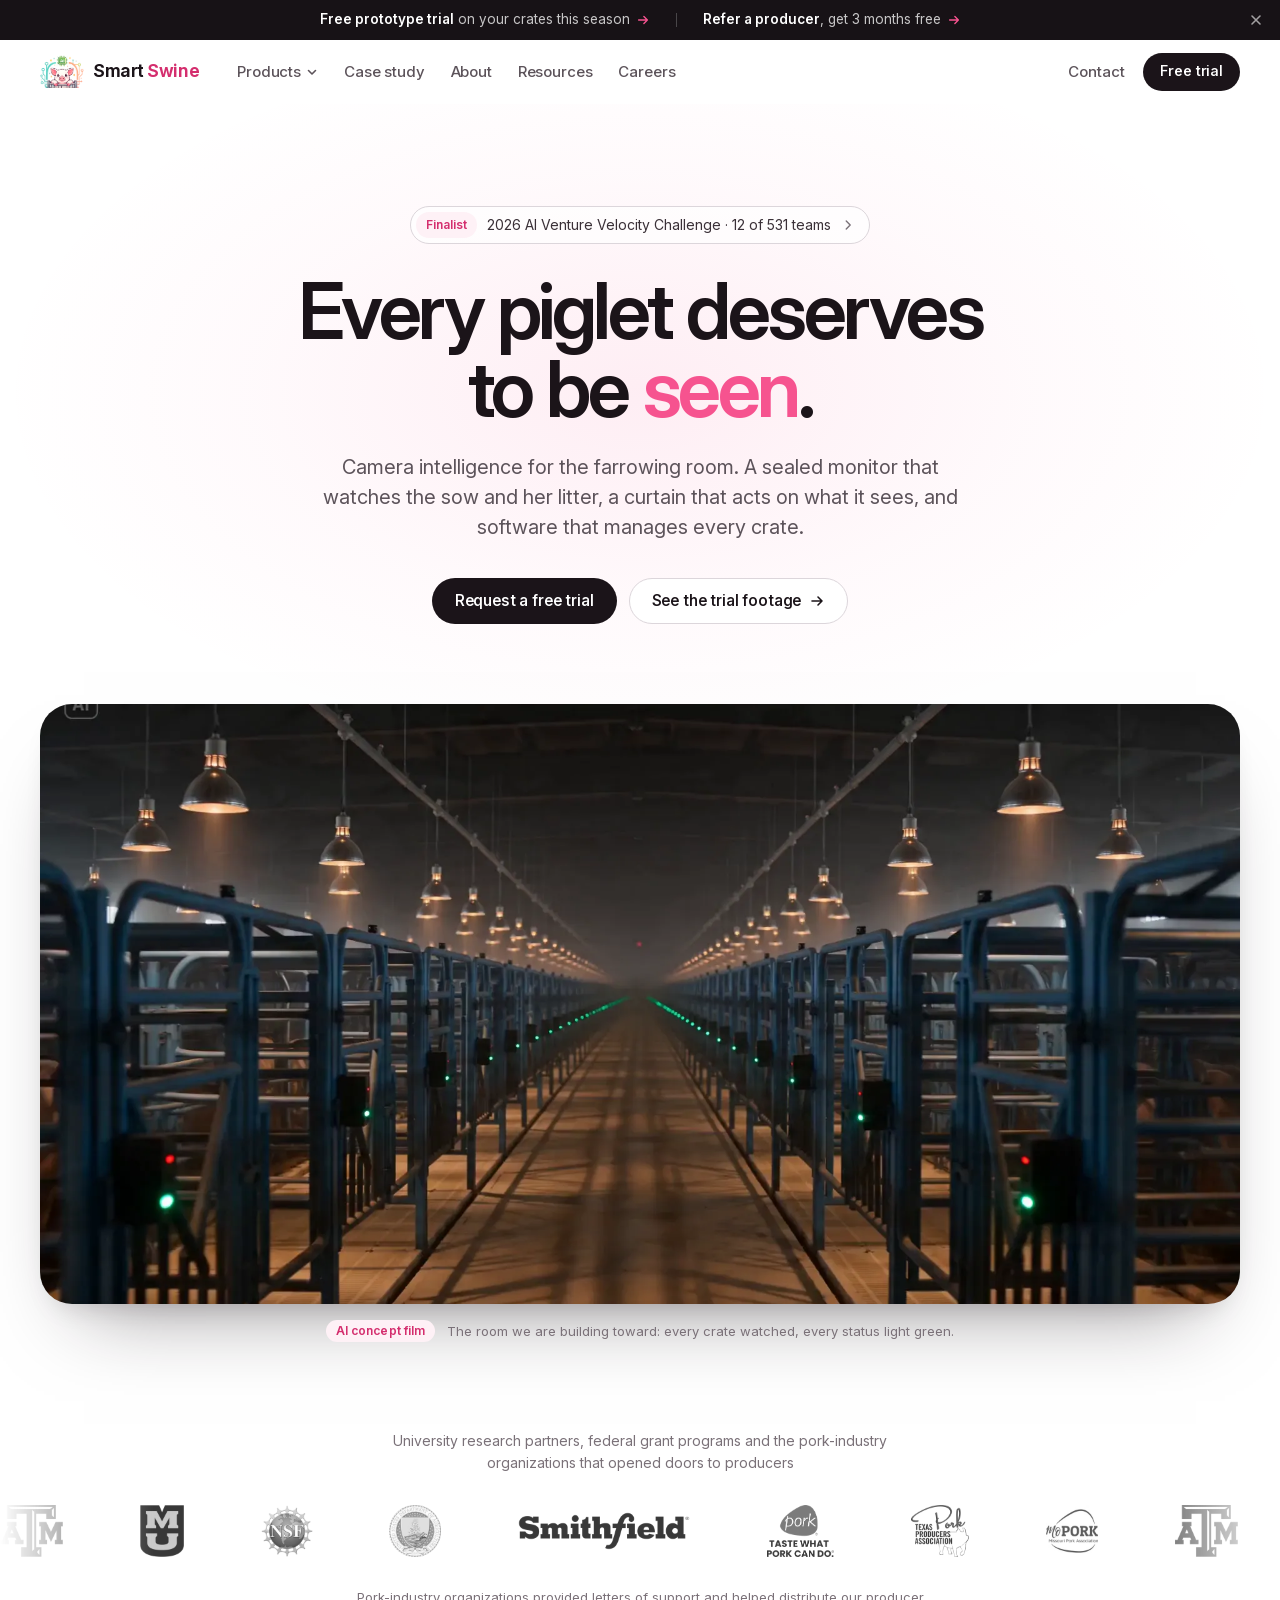
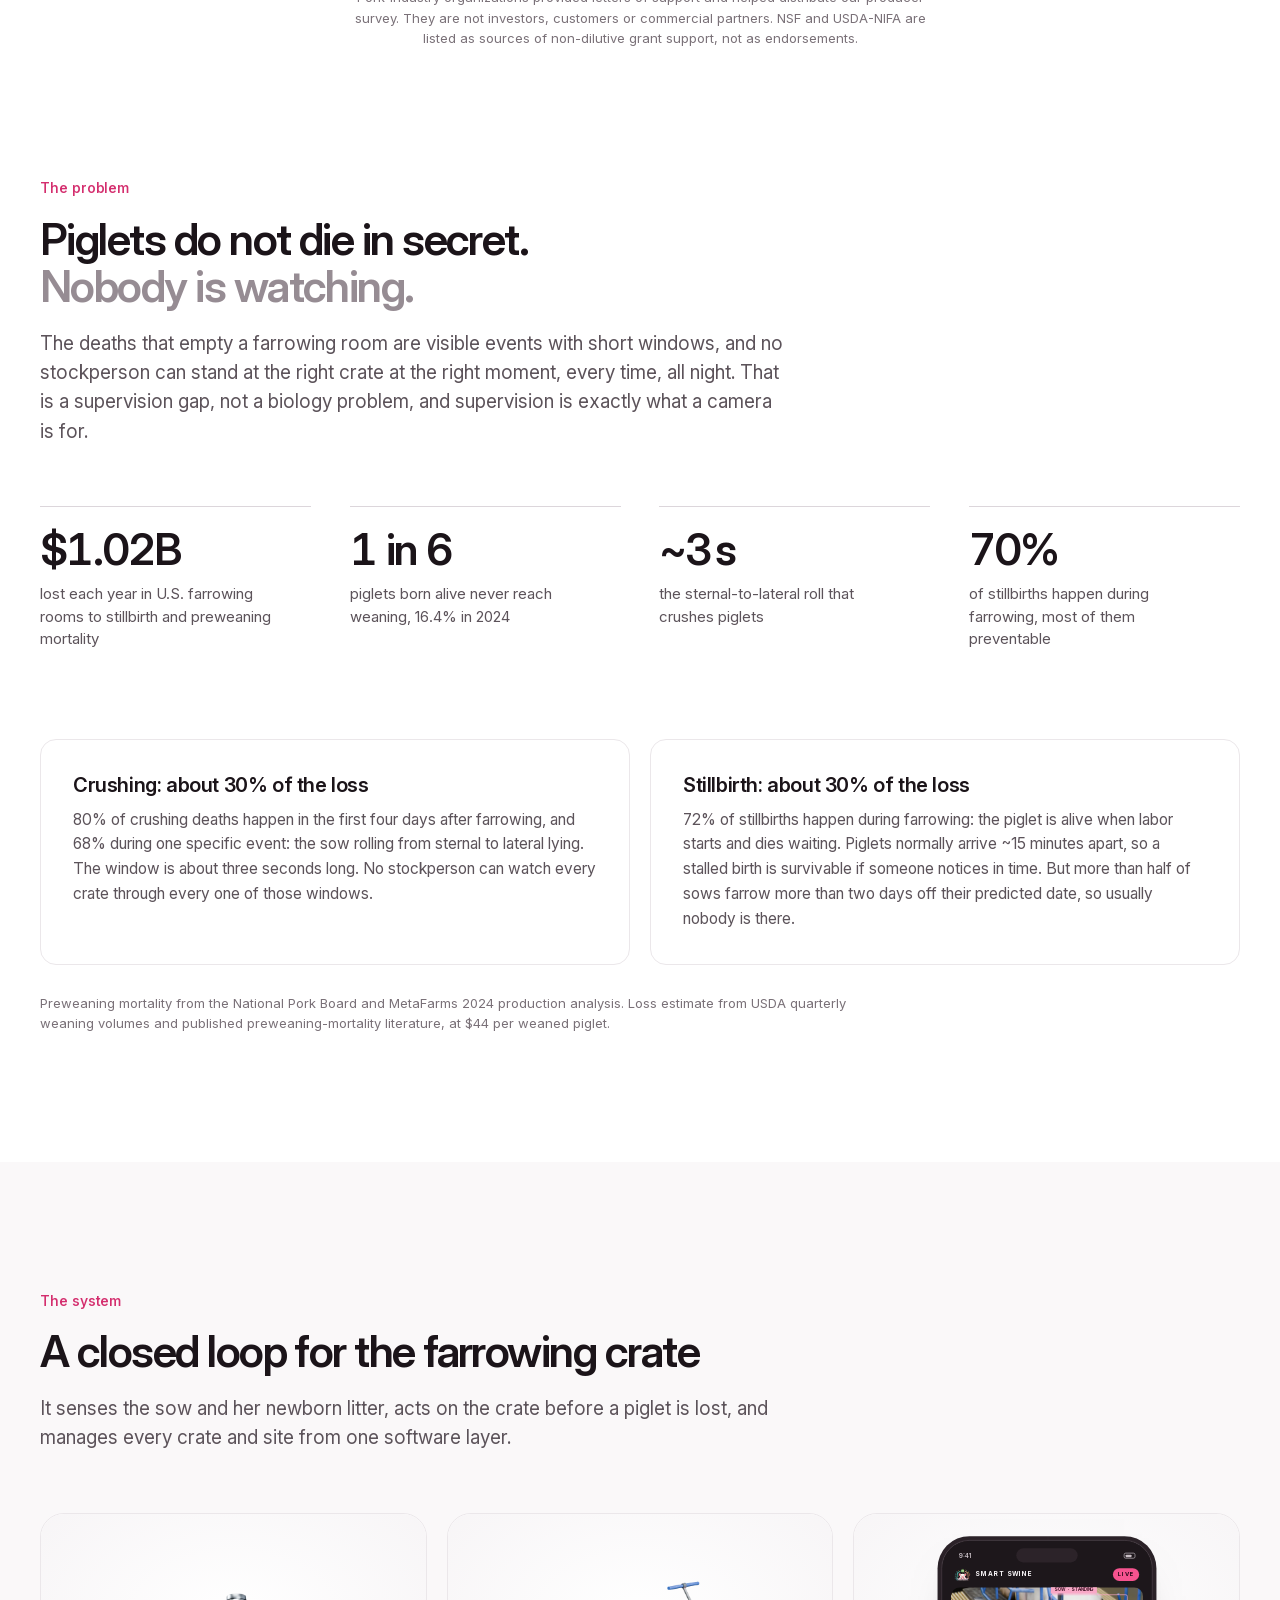
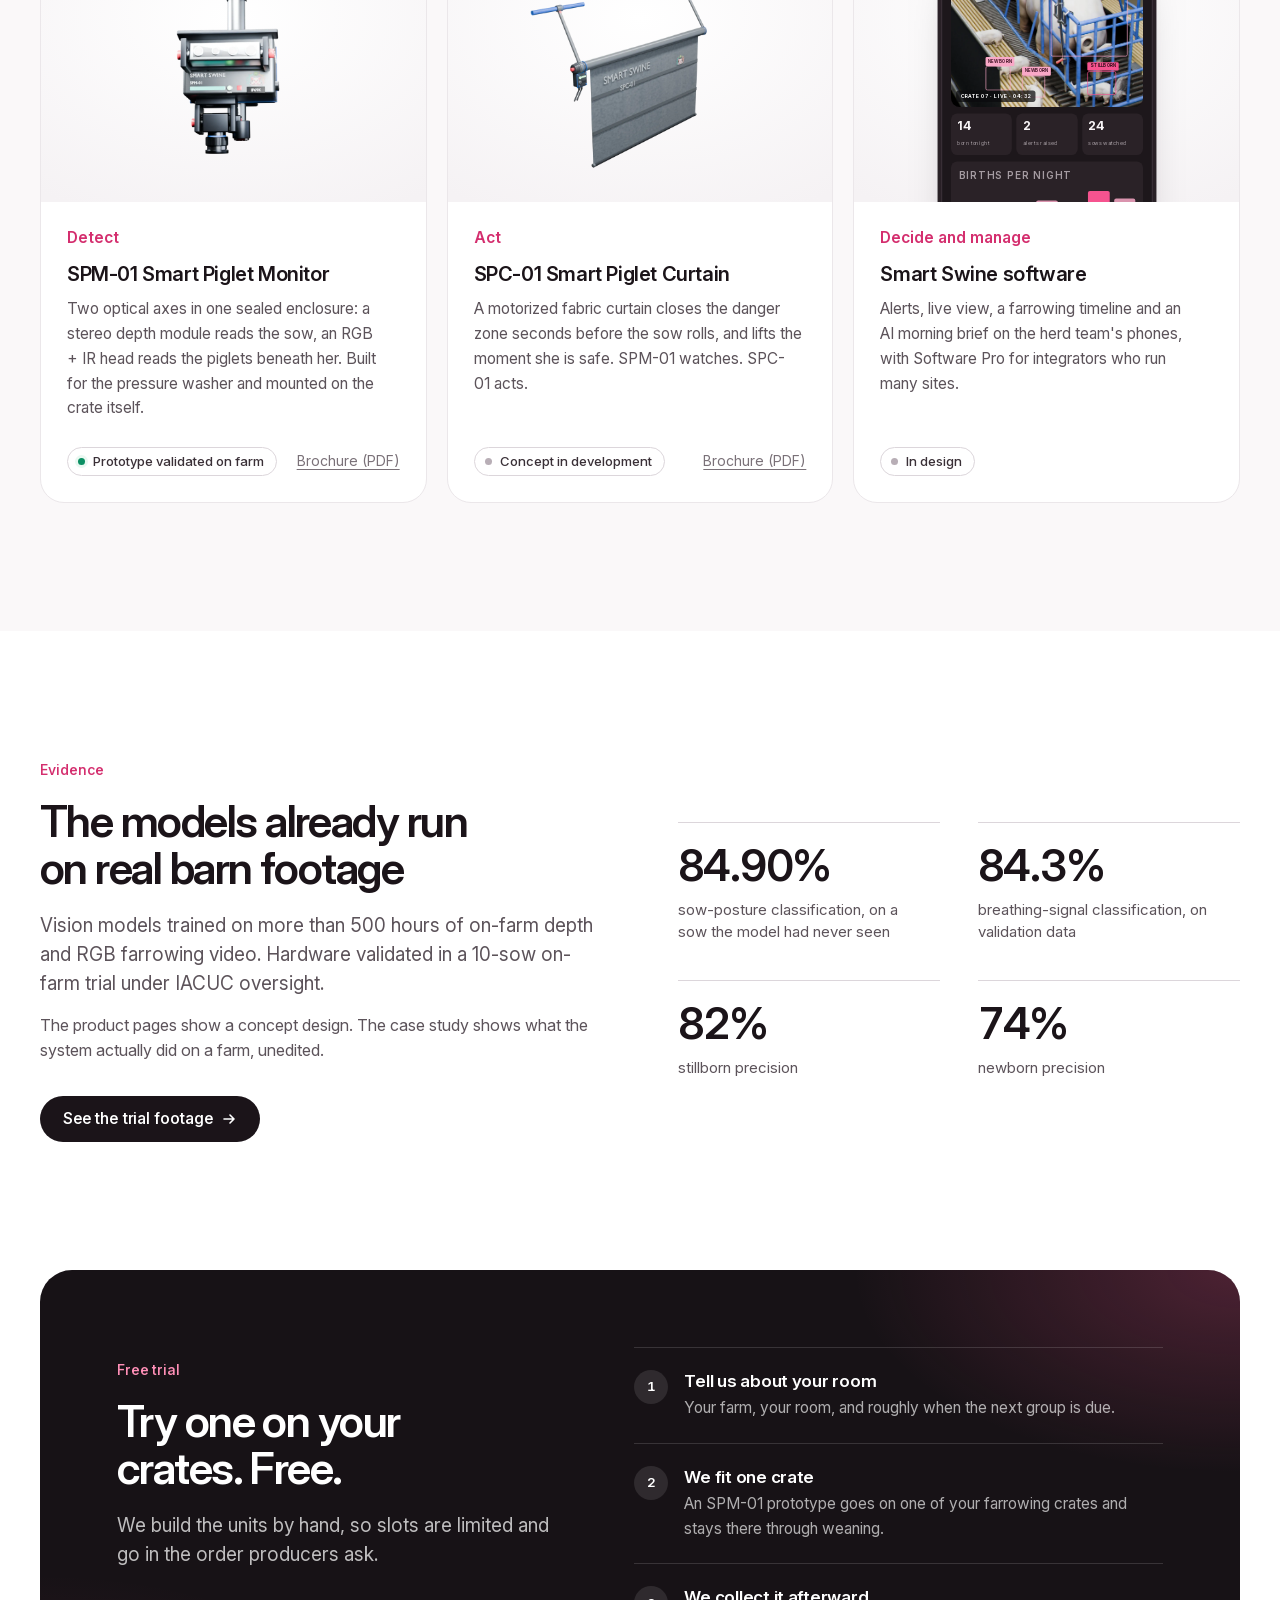
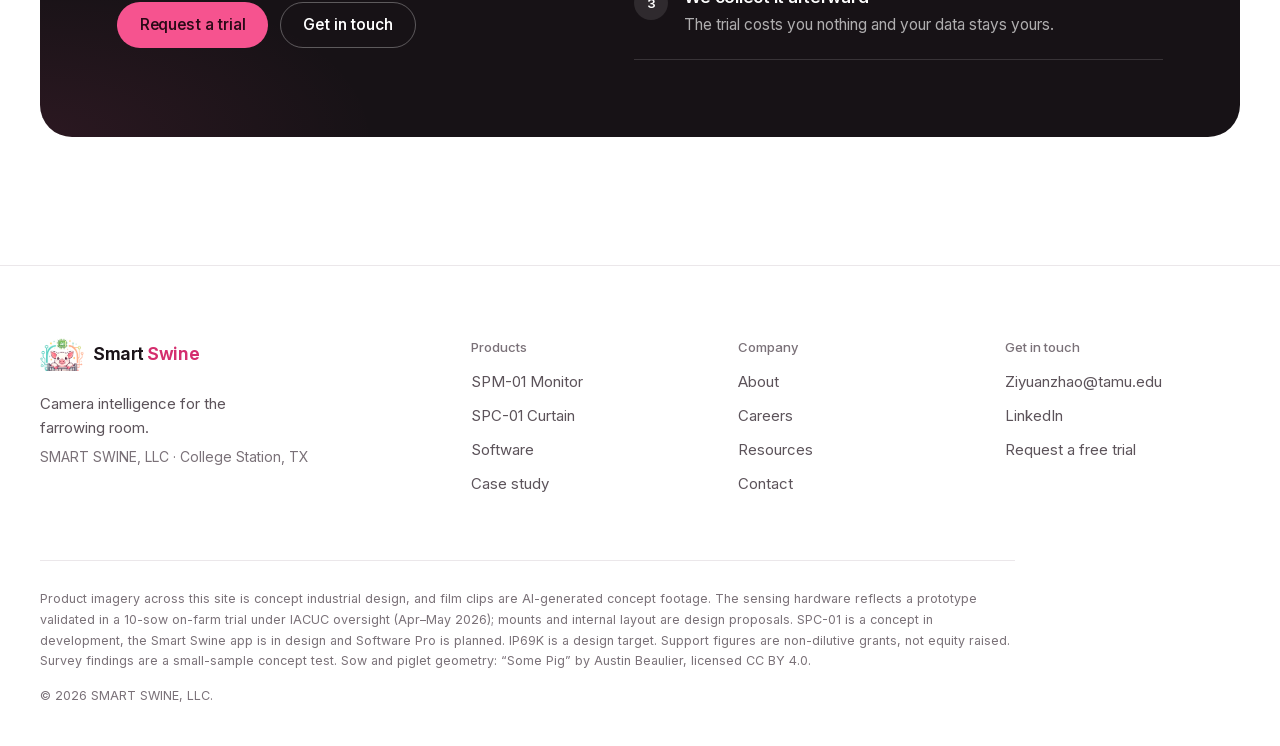
==== commit d27cb699: "Rebuild the site as a light, type-led system with nine pages The dark plum site read as cluttered. T" ====
--- a/index.html
+++ b/index.html
@@ -2,380 +2,366 @@
 <html lang="en">
 <head>
 <meta charset="UTF-8">
-<meta name="viewport" content="width=device-width, initial-scale=1.0">
-<title>SMART SWINE · Camera intelligence for the farrowing room</title>
-<meta name="description" content="SMART SWINE, LLC builds camera intelligence for the farrowing room. Finalist in the 2026 AI Venture Velocity Challenge. Vision, mission, team and partners.">
+<meta name="viewport" content="width=device-width, initial-scale=1">
+<title>Smart Swine · Camera intelligence for the farrowing room</title>
+<meta name="description" content="Camera intelligence for the farrowing room: a sealed monitor that watches the sow and her litter, a curtain that acts on what it sees, and software for every crate.">
+<meta name="theme-color" content="#ffffff">
+<meta property="og:type" content="website">
+<meta property="og:site_name" content="Smart Swine">
+<meta property="og:title" content="Smart Swine · Camera intelligence for the farrowing room">
+<meta property="og:description" content="Camera intelligence for the farrowing room: a sealed monitor that watches the sow and her litter, a curtain that acts on what it sees, and software for every crate.">
+<meta property="og:image" content="https://steven068zzy.github.io/smartswine/assets/img/og.jpg">
+<meta name="twitter:card" content="summary_large_image">
 <link rel="icon" type="image/png" href="assets/img/logo_badge.png">
-<link rel="stylesheet" href="css/style.css">
+<link rel="preload" href="assets/fonts/inter-var-latin.woff2" as="font" type="font/woff2" crossorigin>
+<link rel="stylesheet" href="css/site.css">
+<script>(function(c){c.add("js");try{if(sessionStorage.getItem("ss-topbar-dismissed")==="1")c.add("no-topbar")}catch(e){}setTimeout(function(){if(!window.__ssReady)c.add("rv-all")},3000)})(document.documentElement.classList)</script>
 </head>
 <body>
 
+<div class="topbar" id="topbar" role="region" aria-label="Current offers">
+  <div class="topbar-in">
+    <a href="contact.html#pilot"><span><b>Free prototype trial</b> on your crates this season</span><svg class="arr" viewBox="0 0 16 16" aria-hidden="true"><path d="M3 8h10M9 4l4 4-4 4"/></svg></a>
+    <span class="topbar-sep" aria-hidden="true"></span>
+    <a href="contact.html#refer"><span><b>Refer a producer</b>, get 3 months free</span><svg class="arr" viewBox="0 0 16 16" aria-hidden="true"><path d="M3 8h10M9 4l4 4-4 4"/></svg></a>
+    <button class="topbar-x" type="button" aria-label="Dismiss offers"><svg viewBox="0 0 12 12" aria-hidden="true"><path d="M2 2l8 8M10 2l-8 8"/></svg></button>
+  </div>
+</div>
+
 <header class="nav" id="nav">
-  <a class="nav-brand" href="index.html" aria-label="Smart Swine home">
-    <img src="assets/img/logo_badge.png" alt="" width="38" height="38">
-    <span>SMART&nbsp;SWINE</span>
-  </a>
-  <nav class="nav-links" aria-label="Pages">
-    <div class="nav-drop">
-      <a href="product.html" class="nav-drop-top" aria-haspopup="true">Products<span class="caret" aria-hidden="true">&#9662;</span></a>
-      <div class="nav-sub">
-        <div class="nav-sub-panel">
-          <a href="product.html"><b>SPM-01</b><span>Smart Piglet Monitor</span></a>
-          <a href="spc01.html"><b>SPC-01</b><span>Smart Piglet Curtain</span></a>
-        </div>
-      </div>
-    </div>
-    <a href="barn.html">Case study</a>
-    <a href="index.html" class="on" aria-current="page">About</a>
-    <a href="resources.html">Resources</a>
-    <a href="careers.html">Careers</a>
-    <a href="contact.html">Contact</a>
-  </nav>
-  <a class="btn btn-coral nav-cta" href="contact.html#pilot">Free trial</a>
-  <button class="nav-burger" type="button" aria-label="Menu" aria-expanded="false" aria-controls="mobileMenu"><span></span><span></span></button>
+  <div class="nav-in">
+    <a class="brand" href="index.html" aria-label="Smart Swine home"><img src="assets/img/logo_badge.png" alt="" width="230" height="170"><span>Smart <em>Swine</em></span></a>
+    <nav class="nav-links" aria-label="Main">
+      <div class="nav-drop">
+        <button class="nav-drop-btn" type="button" aria-expanded="false" aria-haspopup="true">Products<svg viewBox="0 0 12 12" aria-hidden="true"><path d="M2.5 4.5L6 8l3.5-3.5"/></svg></button>
+        <div class="nav-menu">
+          <div class="nav-menu-in">
+            <a href="product.html"><b>SPM-01 Monitor</b><span>Sees the sow and her litter</span></a>
+            <a href="spc01.html"><b>SPC-01 Curtain</b><span>Acts on what the monitor sees</span></a>
+            <a href="software.html"><b>Software</b><span>Manages every crate and site</span></a>
+          </div>
+        </div>
+      </div>
+      <a href="barn.html">Case study</a>
+      <a href="about.html">About</a>
+      <a href="resources.html">Resources</a>
+      <a href="careers.html">Careers</a>
+    </nav>
+    <div class="nav-actions">
+      <a class="nav-contact" href="contact.html">Contact</a>
+      <a class="btn btn--primary btn--sm" href="contact.html#pilot">Free trial</a>
+      <button class="nav-burger" type="button" aria-label="Menu" aria-expanded="false" aria-controls="mobileMenu"><span></span><span></span></button>
+    </div>
+  </div>
 </header>
 
 <nav class="mobile-menu" id="mobileMenu" aria-label="Menu">
-  <a href="product.html">SPM-01<span>Smart Piglet Monitor</span></a>
-  <a href="spc01.html">SPC-01<span>Smart Piglet Curtain</span></a>
+  <a href="product.html">SPM-01 Monitor<span>Sees the sow and her litter</span></a>
+  <a href="spc01.html">SPC-01 Curtain<span>Acts on what the monitor sees</span></a>
+  <a href="software.html">Software<span>Manages every crate and site</span></a>
   <a href="barn.html">Case study</a>
-  <a href="index.html" class="on" aria-current="page">About</a>
+  <a href="about.html">About</a>
   <a href="resources.html">Resources</a>
   <a href="careers.html">Careers</a>
   <a href="contact.html">Contact</a>
-  <a class="btn btn-coral" href="contact.html#pilot">Free trial</a>
+  <a class="btn btn--primary" href="contact.html#pilot">Request a free trial</a>
 </nav>
 
-<div class="promo" id="promo" role="region" aria-label="Current offers">
-  <div class="promo-rail">
-    <div class="promo-offer">
-      <span class="promo-mark" aria-hidden="true"><span class="promo-dot"></span></span>
-      <span class="promo-txt"><b>Free prototype trial</b> on your crates this season.</span>
-      <a class="promo-cta" href="contact.html#pilot">Request a trial</a>
-    </div>
-    <span class="promo-rule" aria-hidden="true"></span>
-    <div class="promo-offer">
-      <span class="promo-mark promo-badge" aria-hidden="true">+3 MO</span>
-      <span class="promo-txt"><b>Refer a producer, get 3 months free.</b></span>
-      <a class="promo-cta" href="contact.html#refer">Refer a farm</a>
-    </div>
-  </div>
-  <button class="promo-x" type="button" aria-label="Dismiss offers">&times;</button>
-</div>
-
-
 <main id="top">
-
 <!-- ===== Hero ===== -->
-<section class="page-hero">
-  <div class="wrap">
-    <a class="hero-news rv" href="https://mays.tamu.edu/news/2026/09/03/ai-venture-velocity-challenge-2026-finalists/" target="_blank" rel="noopener">
-      <span class="hn-dot" aria-hidden="true"></span>
-      <span class="hn-txt">Finalist, 2026 AI Venture Velocity Challenge: one of 12 teams left from 531</span>
-      <span class="hn-more">Read the announcement</span>
+<section class="hero">
+  <div class="wrap">
+    <a class="pill" href="https://mays.tamu.edu/news/2026/09/03/ai-venture-velocity-challenge-2026-finalists/" target="_blank" rel="noopener">
+      <b>Finalist</b>
+      <span>2026 AI Venture Velocity Challenge<span class="pill-more"> · 12 of 531 teams</span></span>
+      <svg viewBox="0 0 16 16" aria-hidden="true"><path d="M6 3.5L10.5 8 6 12.5"/></svg><span class="vh"> (opens in a new tab)</span>
     </a>
-    <p class="eyebrow">SMART SWINE, LLC · COLLEGE STATION, TX</p>
-    <h1 class="rv">Every piglet deserves<br>to be <em>seen</em>.</h1>
-    <p class="lede rv">Smart Swine builds camera intelligence for the farrowing
-      room: SPM-01, a sealed dual-axis monitor that watches the sow and her
-      litter through the most dangerous week of a pig's life, and SPC-01, a
-      motorized curtain that acts on what the monitor sees.</p>
-    <div class="cta-row rv">
-      <a class="btn btn-coral" href="product.html">Meet SPM-01</a>
-      <a class="btn btn-ghost" href="spc01.html">Meet SPC-01</a>
-    </div>
-  </div>
-</section>
-
-<!-- ===== Vision & Mission ===== -->
-<section class="sec" id="vision">
-  <div class="wrap">
-    <header class="sec-head">
-      <p class="eyebrow">WHY WE EXIST</p>
-      <h2 class="rv">Piglets do not die in secret.<br>Nobody is watching.</h2>
+    <h1>Every piglet deserves<br>to be <em>seen</em>.</h1>
+    <p class="hero-sub">Camera intelligence for the farrowing room. A sealed
+      monitor that watches the sow and her litter, a curtain that acts on what
+      it sees, and software that manages every crate.</p>
+    <div class="cta-row cta-row--center">
+      <a class="btn btn--primary" href="contact.html#pilot">Request a free trial</a>
+      <a class="btn btn--secondary" href="barn.html">See the trial footage<svg class="arr" viewBox="0 0 16 16" aria-hidden="true"><path d="M3 8h10M9 4l4 4-4 4"/></svg></a>
+    </div>
+
+    <figure class="hero-media">
+      <video class="film" width="1920" height="1080" autoplay muted loop playsinline preload="metadata"
+             poster="assets/film/film_aisle_poster.webp"
+             aria-label="Slow push down the center aisle of a farrowing room at night, a green status light glowing on every crate, AI-generated concept film">
+        <source src="assets/film/film_aisle.mp4" type="video/mp4">
+      </video>
+      <figcaption class="cap cap--center"><span class="tag tag--ai">AI concept film</span>The
+        room we are building toward: every crate watched, every status light green.</figcaption>
+    </figure>
+  </div>
+</section>
+
+<!-- ===== Partners ===== -->
+<section class="logos" id="partners" aria-label="Partners and support">
+  <div class="wrap">
+    <p class="logos-label">University research partners, federal grant programs
+      and the pork-industry organizations that opened doors to producers</p>
+  </div>
+  <div class="marquee" role="img" aria-label="Partner logos: Texas A&amp;M University, University of Missouri, U.S. National Science Foundation, USDA, Smithfield, National Pork Board, Texas Pork Producers Association, Missouri Pork Association">
+    <div class="marquee-track">
+      <div class="marquee-set">
+        <img loading="eager" decoding="async" height="52" src="assets/logos/tamu.webp" alt=""><img loading="eager" decoding="async" height="52" src="assets/logos/mizzou.webp" alt=""><img loading="eager" decoding="async" height="52" src="assets/logos/nsf.webp" alt=""><img loading="eager" decoding="async" height="52" src="assets/logos/usda.webp" alt=""><img loading="eager" decoding="async" height="52" src="assets/logos/smithfield.webp" alt=""><img loading="eager" decoding="async" height="52" src="assets/logos/npb.webp" alt=""><img loading="eager" decoding="async" height="52" src="assets/logos/tppa.webp" alt=""><img loading="eager" decoding="async" height="52" src="assets/logos/mpa.webp" alt="">
+      </div>
+      <div class="marquee-set" aria-hidden="true">
+        <img loading="eager" decoding="async" height="52" src="assets/logos/tamu.webp" alt=""><img loading="eager" decoding="async" height="52" src="assets/logos/mizzou.webp" alt=""><img loading="eager" decoding="async" height="52" src="assets/logos/nsf.webp" alt=""><img loading="eager" decoding="async" height="52" src="assets/logos/usda.webp" alt=""><img loading="eager" decoding="async" height="52" src="assets/logos/smithfield.webp" alt=""><img loading="eager" decoding="async" height="52" src="assets/logos/npb.webp" alt=""><img loading="eager" decoding="async" height="52" src="assets/logos/tppa.webp" alt=""><img loading="eager" decoding="async" height="52" src="assets/logos/mpa.webp" alt="">
+      </div>
+      <div class="marquee-set" aria-hidden="true">
+        <img loading="eager" decoding="async" height="52" src="assets/logos/tamu.webp" alt=""><img loading="eager" decoding="async" height="52" src="assets/logos/mizzou.webp" alt=""><img loading="eager" decoding="async" height="52" src="assets/logos/nsf.webp" alt=""><img loading="eager" decoding="async" height="52" src="assets/logos/usda.webp" alt=""><img loading="eager" decoding="async" height="52" src="assets/logos/smithfield.webp" alt=""><img loading="eager" decoding="async" height="52" src="assets/logos/npb.webp" alt=""><img loading="eager" decoding="async" height="52" src="assets/logos/tppa.webp" alt=""><img loading="eager" decoding="async" height="52" src="assets/logos/mpa.webp" alt="">
+      </div>
+      <div class="marquee-set" aria-hidden="true">
+        <img loading="eager" decoding="async" height="52" src="assets/logos/tamu.webp" alt=""><img loading="eager" decoding="async" height="52" src="assets/logos/mizzou.webp" alt=""><img loading="eager" decoding="async" height="52" src="assets/logos/nsf.webp" alt=""><img loading="eager" decoding="async" height="52" src="assets/logos/usda.webp" alt=""><img loading="eager" decoding="async" height="52" src="assets/logos/smithfield.webp" alt=""><img loading="eager" decoding="async" height="52" src="assets/logos/npb.webp" alt=""><img loading="eager" decoding="async" height="52" src="assets/logos/tppa.webp" alt=""><img loading="eager" decoding="async" height="52" src="assets/logos/mpa.webp" alt="">
+      </div>
+    </div>
+  </div>
+  <div class="wrap">
+    <p class="note">Pork-industry organizations provided letters of support and
+      helped distribute our producer survey. They are not investors, customers or
+      commercial partners. NSF and USDA-NIFA are listed as sources of
+      non-dilutive grant support, not as endorsements.</p>
+  </div>
+</section>
+
+<!-- ===== Problem ===== -->
+<section class="section" id="problem">
+  <div class="wrap">
+    <header class="shead">
+      <p class="eyebrow">The problem</p>
+      <h2 class="rv">Piglets do not die in secret. <span class="soft">Nobody is watching.</span></h2>
       <p class="lede rv">The deaths that empty a farrowing room are visible events
         with short windows, and no stockperson can stand at the right crate at the
         right moment, every time, all night. That is a supervision gap, not a
-        biology problem, and supervision is exactly what a camera is for. We build
-        the camera.</p>
+        biology problem, and supervision is exactly what a camera is for.</p>
     </header>
-    <div class="vm">
-      <article class="rv">
-        <p class="axis-tag coral">VISION</p>
-        <h3>A farrowing room where nothing dies unseen</h3>
-        <p>Every crate watched through every farrowing, every roll of the sow and
-          every stalled birth caught while it can still be undone, on any farm,
-          not just the ones that can afford a night crew.</p>
-      </article>
-      <article class="rv">
-        <p class="axis-tag teal">MISSION</p>
-        <h3>Give every crate a set of eyes that pays for itself</h3>
-        <p>Build affordable, washdown-proof perception for the farrowing crate,
-          turn what it sees into alerts a herd team can act on, and price it
-          inside the value of the piglets it saves.</p>
-      </article>
-    </div>
-  </div>
-
-  <figure class="wide-fig rv">
-    <video class="film" autoplay muted loop playsinline preload="metadata"
-           poster="assets/film/film_aisle_poster.webp"
-           aria-label="Slow push down the center aisle of a farrowing room at night, a green status light glowing on every crate, AI-generated concept film">
-      <source src="assets/film/film_aisle.mp4" type="video/mp4">
-    </video>
-    <figcaption><span class="mono">THE ROOM WE ARE BUILDING TOWARD</span> · every
-      crate watched, every status light green · <span class="mono">AI CONCEPT
-      FILM</span></figcaption>
-  </figure>
-</section>
-
-<!-- ===== Product teasers ===== -->
-<section class="sec sec-deep" id="productteaser">
-  <div class="wrap split">
-    <div class="split-txt">
-      <p class="eyebrow">THE PRODUCTS</p>
-      <h2 class="rv">SPM-01 Smart Piglet Monitor</h2>
-      <p class="lede rv">Two optical axes in one sealed enclosure: a stereo depth
-        module reads the sow, an RGB + IR head reads the piglets beneath her.
-        Built for the pressure washer, mounted on the crate itself, streamed to
-        the barn team's phones.</p>
-      <div class="cta-row rv">
-        <a class="btn btn-coral" href="product.html">Explore the product</a>
-        <a class="btn btn-ghost" href="SPM-01_Product_Brochure.pdf" download>Brochure (PDF)</a>
-      </div>
-    </div>
-    <figure class="split-img rv">
-      <img src="assets/img/hero_static.webp" alt="SPM-01 Smart Piglet Monitor, concept industrial design render">
-    </figure>
-  </div>
-
-  <div class="wrap split split-stack">
-    <figure class="split-img rv">
-      <img src="assets/img/spc_hero.webp" alt="SPC-01 Smart Piglet Curtain, concept industrial design render" loading="lazy">
-    </figure>
-    <div class="split-txt">
-      <h2 class="rv">SPC-01 Smart Piglet Curtain</h2>
-      <p class="lede rv">The actuator half of the system: a farrowing-crate
-        device that acts on a crushing risk instead of just
-        reporting it. A motorized fabric curtain closes the danger zone seconds
-        before the sow rolls, and lifts the moment she is safe. SPM-01 watches.
-        SPC-01 acts.</p>
-      <div class="cta-row rv">
-        <a class="btn btn-coral" href="spc01.html">Explore SPC-01</a>
-        <a class="btn btn-ghost" href="SPC-01_Product_Brochure.pdf" download>Brochure (PDF)</a>
-      </div>
-    </div>
-  </div>
-</section>
-
-<!-- ===== Where we are ===== -->
-<section class="sec" id="status">
-  <div class="wrap">
-    <header class="sec-head">
-      <p class="eyebrow">WHERE WE ARE</p>
-      <h2 class="rv">Prototype validated. Producers waiting.</h2>
-      <p class="lede rv">Smart Swine grew out of Texas A&amp;M: sensing research,
-        an on-farm trial and a venture program, in that order. That program has
-        now named us one of twelve finalists in the 2026 AI Venture Velocity
-        Challenge, out of 531 teams. The hardware is a farm-validated prototype
-        moving toward production design, and the next milestone is getting units
-        onto barns that are not ours.</p>
+
+    <div class="metrics">
+      <div class="metric rv"><strong data-count="1.05" data-prefix="$" data-dec="2" data-suffix="B">$1.05B</strong><span>lost each year in U.S. farrowing rooms to stillbirth and preweaning mortality</span></div>
+      <div class="metric rv"><strong data-count="6" data-prefix="1 in ">1 in 6</strong><span>piglets born alive never reach weaning, 16.4% in 2024</span></div>
+      <div class="metric rv"><strong data-count="3" data-prefix="~" data-suffix="&thinsp;s">~3&thinsp;s</strong><span>the sternal-to-lateral roll that crushes piglets</span></div>
+      <div class="metric rv"><strong data-count="72" data-suffix="%">72%</strong><span>of stillbirths happen during farrowing, most of them preventable</span></div>
+    </div>
+
+    <div class="grid g2 mt-l">
+      <article class="card rv">
+        <h3>Crushing: about 30% of the loss</h3>
+        <p>80% of crushing deaths happen in the first four days after farrowing, and
+          68% during one specific event: the sow rolling from sternal to lateral
+          lying. The window is about three seconds long. No stockperson can watch
+          every crate through every one of those windows.</p>
+      </article>
+      <article class="card rv">
+        <h3>Stillbirth: about 30% of the loss</h3>
+        <p>72% of stillbirths happen during farrowing: the piglet is alive when
+          labor starts and dies waiting. Piglets normally arrive ~15 minutes apart,
+          so a stalled birth is survivable if someone notices in time. But more than
+          half of sows farrow more than two days off their predicted date, so
+          usually nobody is there.</p>
+      </article>
+    </div>
+    <p class="note rv">Preweaning mortality from the National Pork Board and
+      MetaFarms 2024 production analysis. Loss estimate from USDA quarterly
+      weaning volumes and published preweaning-mortality literature, at $44 per
+      weaned piglet.</p>
+  </div>
+</section>
+
+<!-- ===== The system: three product lines ===== -->
+<section class="section section--alt" id="system">
+  <div class="wrap">
+    <header class="shead">
+      <p class="eyebrow">The system</p>
+      <h2 class="rv">A closed loop for the farrowing crate</h2>
+      <p class="lede rv">It senses the sow and her newborn litter, acts on the
+        crate before a piglet is lost, and manages every crate and site from one
+        software layer.</p>
     </header>
 
-    <div class="stats statusband">
-      <div class="stat rv"><strong>~$1M</strong><span>non-dilutive NSF &amp; USDA-NIFA support, 2026–2029</span></div>
-      <div class="stat rv"><strong>12 / 531</strong><span>finalist, 2026 AI Venture Velocity Challenge, 531 teams across 160 universities</span></div>
-      <div class="stat rv"><strong>3 + 4</strong><span>a three-discipline team with four academic and business advisors</span></div>
-      <div class="stat rv"><strong>Free</strong><span>trials on offer for the 2026 farrowing season, while the build slots last</span></div>
-    </div>
-
-    <p class="lede rv center">The product pages show you a concept design. If you
-      would rather see what the system actually did on a farm, the unedited trial
-      footage is in the <a href="barn.html">case study</a>.</p>
-    <div class="cta-row rv">
-      <a class="btn btn-ghost" href="barn.html">See the trial footage</a>
-    </div>
-  </div>
-</section>
-
-<!-- ===== Team ===== -->
-<section class="sec sec-deep" id="team">
-  <div class="wrap">
-    <header class="sec-head">
-      <p class="eyebrow">THE TEAM</p>
-      <h2 class="rv">Who is building this</h2>
-      <p class="lede rv">Robotics, computer vision and animal science: everything
-        a crate-mounted sensor needs to be built, trained and trusted, in one
-        team.</p>
-    </header>
-
-    <div class="team">
-      <article class="tcard rv">
-        <img src="assets/team/steven.webp" alt="Ziyuan “Steven” Zhao">
-        <div class="t-body">
-          <h4>Ziyuan “Steven” Zhao</h4>
-          <p class="t-role">Robotics &amp; Automation · Marketing</p>
-          <p>Ph.D. student at Texas A&amp;M University researching robotics and
-            automation. Builds the machine, from CAD to the farrowing room,
-            and leads go-to-market, having headed overseas markets for other
-            companies expanding abroad.</p>
-          <a class="t-link" href="https://ziyuanzhao.org/" target="_blank" rel="noopener"><span class="t-kind">Personal site</span> ziyuanzhao.org<svg viewBox="0 0 12 12" aria-hidden="true"><path d="M3.4 8.6 8.6 3.4M4.6 3.4h4v4"/></svg><span class="vh"> (opens in a new tab)</span></a>
-        </div>
-      </article>
-      <article class="tcard rv">
-        <img src="assets/team/andy.webp" alt="Yu “Andy” Wang">
-        <div class="t-body">
-          <h4>Yu “Andy” Wang</h4>
-          <p class="t-role">Computer Vision</p>
-          <p>Ph.D. student at Texas A&amp;M University researching computer
-            vision. Builds the eyes: the models that read sow posture,
-            respiration and the lateral roll, and tell a newborn from a
-            stillborn in the landing zone.</p>
-        </div>
-      </article>
-      <article class="tcard rv">
-        <img src="assets/team/emmanuel.webp" alt="Emmanuel Otchere">
-        <div class="t-body">
-          <h4>Emmanuel Otchere</h4>
-          <p class="t-role">Animal Science</p>
-          <p>Ph.D. student at Texas A&amp;M University researching animal
-            welfare and productivity. Keeps it honest to the animal: sow and
-            piglet biology, on-farm trial protocols and the producer studies
-            that shape what we build.</p>
-        </div>
-      </article>
-    </div>
-
-    <header class="sec-head">
-      <h3 class="sub-h rv">Advisors</h3>
-      <p class="lede rv">Domain experts who keep the engineering, the agronomy and
-        the business honest.</p>
-    </header>
-    <div class="team team--4">
-      <article class="tcard rv">
-        <img src="assets/team/ziteng.webp" alt="Dr. Ziteng “Tim” Xu">
-        <div class="t-body">
-          <h4>Dr. Ziteng “Tim” Xu</h4>
-          <p class="t-role">Bioengineering Scientist</p>
-          <p>Assistant Professor, Texas A&amp;M University, working on smart technologies
-            for livestock production, machine learning and robotics.</p>
-          <a class="t-link" href="https://poultry.tamu.edu/people/xu-ziteng-tim/" target="_blank" rel="noopener"><span class="t-kind">Faculty page</span> poultry.tamu.edu<svg viewBox="0 0 12 12" aria-hidden="true"><path d="M3.4 8.6 8.6 3.4M4.6 3.4h4v4"/></svg><span class="vh"> (opens in a new tab)</span></a>
-        </div>
-      </article>
-      <article class="tcard rv">
-        <img src="assets/team/diasio.webp" alt="Dr. Steve Diasio">
-        <div class="t-body">
-          <h4>Dr. Steve Diasio</h4>
-          <p class="t-role">Innovation &amp; Entrepreneurship</p>
-          <p>Clinical Professor, Department of Management, Mays Business School,
-            Texas A&amp;M University, working on corporate innovation, design thinking
-            and how new ventures scale.</p>
-          <a class="t-link" href="https://www.stevediasio.com/" target="_blank" rel="noopener"><span class="t-kind">Personal site</span> stevediasio.com<svg viewBox="0 0 12 12" aria-hidden="true"><path d="M3.4 8.6 8.6 3.4M4.6 3.4h4v4"/></svg><span class="vh"> (opens in a new tab)</span></a>
-        </div>
-      </article>
-      <article class="tcard rv">
-        <img src="assets/team/flint.webp" alt="Dr. David Flint">
-        <div class="t-body">
-          <h4>Dr. David Flint</h4>
-          <p class="t-role">Business Strategy</p>
-          <p>Clinical Professor and Director, M.S. in Entrepreneurial Leadership,
-            Mays Business School, Texas A&amp;M University.</p>
-          <a class="t-link" href="https://drdavidflint.com/about/" target="_blank" rel="noopener"><span class="t-kind">Personal site</span> drdavidflint.com<svg viewBox="0 0 12 12" aria-hidden="true"><path d="M3.4 8.6 8.6 3.4M4.6 3.4h4v4"/></svg><span class="vh"> (opens in a new tab)</span></a>
-        </div>
-      </article>
-      <article class="tcard rv">
-        <img src="assets/team/jianfeng.webp" alt="Dr. Jianfeng Zhou">
-        <div class="t-body">
-          <h4>Dr. Jianfeng Zhou</h4>
-          <p class="t-role">Agricultural Engineering Scientist</p>
-          <p>Associate Professor, University of Missouri, working on precision livestock
-            farming and agricultural sensing.</p>
-          <a class="t-link" href="https://cafnr.missouri.edu/directory/jianfeng-zhou/" target="_blank" rel="noopener"><span class="t-kind">Faculty page</span> cafnr.missouri.edu<svg viewBox="0 0 12 12" aria-hidden="true"><path d="M3.4 8.6 8.6 3.4M4.6 3.4h4v4"/></svg><span class="vh"> (opens in a new tab)</span></a>
-        </div>
-      </article>
-    </div>
-  </div>
-</section>
-
-<!-- ===== Partners ===== -->
-<section class="sec" id="partners">
-  <div class="wrap">
-    <header class="sec-head">
-      <p class="eyebrow">PARTNERS &amp; SUPPORT</p>
-      <h2 class="rv">The people who know pigs</h2>
-      <p class="lede rv">University research partners, the federal programs behind
-        our non-dilutive support, and the pork-industry organizations that opened
-        doors to producers.</p>
-    </header>
-    <div class="logo-marquee rv" role="img" aria-label="Partner logos: Texas A&M University, University of Missouri, U.S. National Science Foundation, USDA, Smithfield, National Pork Board, Texas Pork Producers Association, Missouri Pork Association">
-      <div class="logo-track">
-        <div class="logo-set">
-          <span><img src="assets/logos/tamu.png"       alt=""></span>
-          <span><img src="assets/logos/mizzou.png"     alt=""></span>
-          <span><img src="assets/logos/nsf.png"        alt=""></span>
-          <span><img src="assets/logos/usda.png"       alt=""></span>
-          <span><img src="assets/logos/smithfield.png" alt=""></span>
-          <span><img src="assets/logos/npb.png"        alt=""></span>
-          <span><img src="assets/logos/tppa.png"       alt=""></span>
-          <span><img src="assets/logos/mpa.png"        alt=""></span>
-        </div>
-        <div class="logo-set" aria-hidden="true">
-          <span><img src="assets/logos/tamu.png"       alt=""></span>
-          <span><img src="assets/logos/mizzou.png"     alt=""></span>
-          <span><img src="assets/logos/nsf.png"        alt=""></span>
-          <span><img src="assets/logos/usda.png"       alt=""></span>
-          <span><img src="assets/logos/smithfield.png" alt=""></span>
-          <span><img src="assets/logos/npb.png"        alt=""></span>
-          <span><img src="assets/logos/tppa.png"       alt=""></span>
-          <span><img src="assets/logos/mpa.png"        alt=""></span>
-        </div>
-      </div>
-    </div>
-    <p class="fine rv">Pork-industry organizations provided letters of support and
-      helped distribute our producer survey. They are not investors, customers or
-      commercial partners. NSF and USDA-NIFA are listed as sources of
-      non-dilutive grant support, not as endorsements.</p>
-  </div>
-</section>
-
-<!-- ===== CTA ===== -->
-<section class="cta" id="contact">
-  <div class="wrap">
-    <h2 class="rv">Try one on your crates. Free.</h2>
-    <p class="lede rv">We fit an SPM-01 prototype to one of your farrowing crates,
-      leave it there through weaning and collect it afterward. The trial costs you
-      nothing and your data stays yours. We build the units by hand, so slots are
-      limited and go in the order producers ask.</p>
-    <div class="cta-row rv">
-      <a class="btn btn-coral" href="contact.html#pilot">Request a trial</a>
-      <a class="btn btn-ghost" href="contact.html">Get in touch</a>
-    </div>
-  </div>
-</section>
+    <div class="grid g3">
+      <article class="pcard rv">
+        <div class="pcard-stage stage">
+          <img src="assets/img/hero_static.webp" alt="SPM-01 Smart Piglet Monitor, concept industrial design render" width="1440" height="1440" loading="lazy">
+        </div>
+        <div class="pcard-body">
+          <p class="pcard-role">Detect</p>
+          <h3><a href="product.html">SPM-01 Smart Piglet Monitor</a></h3>
+          <p>Two optical axes in one sealed enclosure: a stereo depth module
+            reads the sow, an RGB + IR head reads the piglets beneath her. Built
+            for the pressure washer and mounted on the crate itself.</p>
+          <div class="pcard-foot">
+            <span class="status status--ok">Prototype validated on farm</span>
+            <a href="SPM-01_Product_Brochure.pdf" download>Brochure (PDF)</a>
+          </div>
+        </div>
+      </article>
+
+      <article class="pcard rv">
+        <div class="pcard-stage stage">
+          <img src="assets/travel/trav_047.webp" alt="SPC-01 Smart Piglet Curtain, concept industrial design render" width="1440" height="1440" loading="lazy">
+        </div>
+        <div class="pcard-body">
+          <p class="pcard-role">Act</p>
+          <h3><a href="spc01.html">SPC-01 Smart Piglet Curtain</a></h3>
+          <p>A motorized fabric curtain closes the danger zone seconds before
+            the sow rolls, and lifts the moment she is safe. SPM-01 watches.
+            SPC-01 acts.</p>
+          <div class="pcard-foot">
+            <span class="status">Concept in development</span>
+            <a href="SPC-01_Product_Brochure.pdf" download>Brochure (PDF)</a>
+          </div>
+        </div>
+      </article>
+
+      <article class="pcard rv">
+        <div class="pcard-stage stage" aria-hidden="true">
+          <div class="phone phone-peek">
+            <div class="phone-notch"></div>
+            <div class="phone-status"><span>9:41</span><i></i></div>
+            <div class="phone-head"><img src="assets/img/logo_badge.png" alt=""><span>SMART SWINE</span><span class="live">LIVE</span></div>
+            <div class="phone-feed">
+              <img src="assets/img/app_feed.webp" alt="" loading="lazy">
+              <span class="dbox" style="left:52%;top:6%;width:40%;height:52%"><i>SOW · STANDING</i></span>
+              <span class="dbox" style="left:18%;top:66%;width:13%;height:20%"><i>NEWBORN</i></span>
+              <span class="dbox" style="left:37%;top:74%;width:12%;height:18%"><i>NEWBORN</i></span>
+              <span class="dbox hot" style="left:71%;top:70%;width:15%;height:20%"><i>STILLBORN</i></span>
+              <span class="feed-tag">CRATE 07 · LIVE · 04:32</span>
+            </div>
+            <div class="phone-stats">
+              <div><strong>14</strong><span>born tonight</span></div>
+              <div><strong>2</strong><span>alerts raised</span></div>
+              <div><strong>24</strong><span>sows watched</span></div>
+            </div>
+            <div class="phone-chart">
+              <p class="phone-k">BIRTHS PER NIGHT</p>
+              <div class="bars"><i style="--h:42%"></i><i style="--h:58%"></i><i style="--h:34%"></i><i style="--h:66%"></i><i style="--h:52%"></i><i class="hot" style="--h:92%"></i><i style="--h:70%"></i></div>
+            </div>
+          </div>
+        </div>
+        <div class="pcard-body">
+          <p class="pcard-role">Decide and manage</p>
+          <h3><a href="software.html">Smart Swine software</a></h3>
+          <p>Alerts, live view, a farrowing timeline and an AI morning brief on
+            the herd team's phones, with Software Pro for integrators who run
+            many sites.</p>
+          <div class="pcard-foot">
+            <span class="status">In design</span>
+          </div>
+        </div>
+      </article>
+    </div>
+  </div>
+</section>
+
+<!-- ===== Evidence ===== -->
+<section class="section" id="evidence">
+  <div class="wrap">
+    <div class="split">
+      <header>
+        <p class="eyebrow">Evidence</p>
+        <h2 class="rv">The models already run on real barn footage</h2>
+        <p class="lede rv" style="margin-top:18px">Vision models trained on more than
+          500 hours of on-farm depth and RGB farrowing video. Hardware validated
+          in a 10-sow on-farm trial under IACUC oversight.</p>
+        <p class="rv" style="margin-top:14px">The product pages show a concept design.
+          The case study shows what the system actually did on a farm, unedited.</p>
+        <div class="cta-row rv">
+          <a class="btn btn--primary" href="barn.html">See the trial footage<svg class="arr" viewBox="0 0 16 16" aria-hidden="true"><path d="M3 8h10M9 4l4 4-4 4"/></svg></a>
+        </div>
+      </header>
+      <div class="metrics metrics--2">
+        <div class="metric rv"><strong data-count="99.15" data-dec="2" data-suffix="%">99.15%</strong><span>sow-posture classification, on a sow the model had never seen</span></div>
+        <div class="metric rv"><strong data-count="98.4" data-dec="1" data-suffix="%">98.4%</strong><span>breathing-signal classification, on validation data</span></div>
+        <div class="metric rv"><strong data-count="96" data-suffix="%">96%</strong><span>stillborn precision</span></div>
+        <div class="metric rv"><strong data-count="86" data-suffix="%">86%</strong><span>newborn precision</span></div>
+      </div>
+    </div>
+  </div>
+</section>
+
+<!-- ===== Free trial ===== -->
+<section class="section section--flush" id="trial">
+  <div class="wrap">
+    <div class="panel panel--dark rv">
+      <div class="panel-grid">
+        <div>
+          <p class="eyebrow">Free trial</p>
+          <h2>Try one on your crates. Free.</h2>
+          <p class="lede" style="margin-top:18px">We build the units by hand, so
+            slots are limited and go in the order producers ask.</p>
+          <div class="cta-row">
+            <a class="btn btn--pink" href="contact.html#pilot">Request a trial</a>
+            <a class="btn btn--ghost" href="contact.html">Get in touch</a>
+          </div>
+        </div>
+        <div class="steps">
+          <div class="step">
+            <span class="step-n">1</span>
+            <h3>Tell us about your room</h3>
+            <p>Your farm, your room, and roughly when the next group is due.</p>
+          </div>
+          <div class="step">
+            <span class="step-n">2</span>
+            <h3>We fit one crate</h3>
+            <p>An SPM-01 prototype goes on one of your farrowing crates and stays
+              there through weaning.</p>
+          </div>
+          <div class="step">
+            <span class="step-n">3</span>
+            <h3>We collect it afterward</h3>
+            <p>The trial costs you nothing and your data stays yours.</p>
+          </div>
+        </div>
+      </div>
+    </div>
+  </div>
+</section>
+
+</main>
 
 <footer class="foot">
-  <div class="wrap foot-grid">
-    <div>
-      <p class="foot-brand"><img src="assets/img/logo_badge.png" alt="" width="26" height="26"> SMART&nbsp;SWINE</p>
-      <p class="mut">SMART SWINE, LLC · College Station, TX</p>
-      <p class="mut"><a href="mailto:Ziyuanzhao@tamu.edu">Ziyuanzhao@tamu.edu</a> ·
-         <a href="https://www.linkedin.com/company/133423991/" rel="noopener" target="_blank">LinkedIn</a></p>
-    </div>
-    <p class="fine">Product imagery across this site is concept industrial design,
-      and film clips are AI-generated concept footage.
-      The sensing hardware reflects a prototype validated in a 10-sow on-farm
-      trial under IACUC oversight (Apr–May 2026); mounts and internal layout are
-      design proposals. IP69K is a design target. Support figures are
-      non-dilutive grants, not equity raised. Survey findings are a small-sample
-      concept test. Sow and piglet geometry: “Some Pig” by Austin Beaulier,
-      licensed CC&nbsp;BY&nbsp;4.0.<br>© 2026 SMART SWINE, LLC.</p>
+  <div class="wrap">
+    <div class="foot-grid">
+      <div class="foot-brand">
+        <a class="brand" href="index.html" aria-label="Smart Swine home"><img src="assets/img/logo_badge.png" alt="" width="230" height="170"><span>Smart <em>Swine</em></span></a>
+        <p>Camera intelligence for the farrowing room.</p>
+        <p class="foot-meta">SMART SWINE, LLC · College Station, TX</p>
+      </div>
+      <div>
+        <h5>Products</h5>
+        <div class="foot-links">
+          <a href="product.html">SPM-01 Monitor</a>
+          <a href="spc01.html">SPC-01 Curtain</a>
+          <a href="software.html">Software</a>
+          <a href="barn.html">Case study</a>
+        </div>
+      </div>
+      <div>
+        <h5>Company</h5>
+        <div class="foot-links">
+          <a href="about.html">About</a>
+          <a href="careers.html">Careers</a>
+          <a href="resources.html">Resources</a>
+          <a href="contact.html">Contact</a>
+        </div>
+      </div>
+      <div>
+        <h5>Get in touch</h5>
+        <div class="foot-links">
+          <a href="mailto:Ziyuanzhao@tamu.edu">Ziyuanzhao@tamu.edu</a>
+          <a href="https://www.linkedin.com/company/133423991/" rel="noopener" target="_blank">LinkedIn</a>
+          <a href="contact.html#pilot">Request a free trial</a>
+        </div>
+      </div>
+    </div>
+    <p class="foot-fine">Product imagery across this site is concept industrial design, and film clips are AI-generated concept footage. The sensing hardware reflects a prototype validated in a 10-sow on-farm trial under IACUC oversight (Apr–May 2026); mounts and internal layout are design proposals. SPC-01 is a concept in development, the Smart Swine app is in design and Software Pro is planned. IP69K is a design target. Support figures are non-dilutive grants, not equity raised. Survey findings are a small-sample concept test. Sow and piglet geometry: “Some Pig” by Austin Beaulier, licensed CC&nbsp;BY&nbsp;4.0.</p>
+    <p class="foot-copy">© 2026 SMART SWINE, LLC.</p>
   </div>
 </footer>
 
-</main>
-
-<script src="vendor/gsap.min.js"></script>
-<script src="vendor/ScrollTrigger.min.js"></script>
-<script src="js/main.js"></script>
+<script src="js/site.js"></script>
 </body>
 </html>
--- a/css/site.css
+++ b/css/site.css
@@ -0,0 +1,1047 @@
+/* Smart Swine · site.css
+   A light, type-led system. Ink on white, one brand accent (pink), one
+   semantic green that is reserved for real farm footage and "safe" states.
+   Nothing here decorates: hairlines, whitespace and type carry the layout.
+
+   Type scale (desktop ceiling → mobile floor), one ratio for the whole site:
+     home hero h1   78 → 42      page hero h1   60 → 36
+     section h2     44 → 30      card h3        20
+     lede           19 → 17      body           16
+     small          15           caption        13
+   Anything new picks the nearest existing step. */
+
+@font-face {
+  font-family: "Inter";
+  font-style: normal;
+  font-weight: 100 900;
+  font-display: swap;
+  src: url("../assets/fonts/inter-var-latin.woff2") format("woff2");
+}
+
+:root {
+  /* neutrals carry a trace of the logo's plum so they sit with the pink */
+  --ink: #1b1419;
+  --ink-2: #3a3037;
+  --body: #5c535a;
+  --mute: #7a7178;
+  --soft: #968c93;
+  --line: #ebe7ea;
+  --line-2: #dcd6db;
+  --bg: #ffffff;
+  --bg-alt: #faf8f9;
+  --tile: #f5f2f4;
+  --night: #171216;
+  --night-2: #241c22;
+  --night-line: rgba(255, 255, 255, 0.14);
+  /* brand */
+  --pink: #f6538f;
+  --pink-ink: #d42e6e;      /* the pink that passes AA as text on white */
+  --pink-wash: #fef1f6;
+  --rose: #f9a8c7;
+  /* semantic: real footage, safe state */
+  --green: #0b8f63;
+  --green-wash: #e9f8f1;
+  --green-lit: #4fd6a3;     /* the same green on dark surfaces */
+
+  --sans: "Inter", ui-sans-serif, system-ui, -apple-system, "Segoe UI",
+          Roboto, "Helvetica Neue", Arial, sans-serif;
+  --mono: ui-monospace, "SF Mono", SFMono-Regular, Menlo, Consolas,
+          "Liberation Mono", monospace;
+
+  --wrap: 1200px;
+  --pad: clamp(20px, 4vw, 40px);
+  --nav-h: 64px;
+  --r-sm: 10px;
+  --r-md: 16px;
+  --r-lg: 24px;
+  --r-xl: 32px;
+  --ease: cubic-bezier(0.2, 0.7, 0.2, 1);
+  --shadow-md: 0 10px 30px -12px rgba(27, 20, 25, 0.18), 0 2px 6px rgba(27, 20, 25, 0.05);
+  --shadow-lg: 0 44px 80px -44px rgba(27, 20, 25, 0.5), 0 14px 30px -18px rgba(27, 20, 25, 0.22);
+}
+
+/* ---------- reset ---------- */
+*, *::before, *::after { box-sizing: border-box; }
+* { margin: 0; }
+html {
+  -webkit-text-size-adjust: 100%; text-size-adjust: 100%;
+  scroll-behavior: smooth;
+  scroll-padding-top: calc(var(--nav-h) + 20px);
+}
+@media (prefers-reduced-motion: reduce) { html { scroll-behavior: auto; } }
+body {
+  font-family: var(--sans); font-size: 1rem; line-height: 1.6;
+  color: var(--body); background: var(--bg);
+  -webkit-font-smoothing: antialiased; -moz-osx-font-smoothing: grayscale;
+  text-rendering: optimizeLegibility; font-optical-sizing: auto;
+}
+img, video, canvas, svg { display: block; max-width: 100%; }
+img, video { height: auto; }
+button, input, select, textarea { font: inherit; color: inherit; }
+a { color: inherit; }
+ul[class], ol[class] { list-style: none; padding: 0; }
+::selection { background: #ffd0e1; color: var(--ink); }
+:focus-visible { outline: 2px solid var(--pink); outline-offset: 3px; border-radius: 4px; }
+[id] { scroll-margin-top: calc(var(--nav-h) + 20px); }
+
+/* screen-reader-only text */
+.vh {
+  position: absolute; width: 1px; height: 1px; padding: 0; margin: -1px;
+  overflow: hidden; clip-path: inset(50%); white-space: nowrap;
+}
+
+/* ---------- type ---------- */
+h1, h2, h3, h4, h5 { color: var(--ink); font-weight: 600; text-wrap: balance; }
+h1 {
+  font-size: clamp(2.25rem, 5.2vw, 3.75rem);
+  line-height: 1.04; letter-spacing: -0.04em;
+}
+h2 {
+  font-size: clamp(1.875rem, 3.7vw, 2.75rem);
+  line-height: 1.08; letter-spacing: -0.035em;
+}
+h3 { font-size: 1.25rem; line-height: 1.3; letter-spacing: -0.02em; }
+h4 { font-size: 1.0625rem; line-height: 1.35; letter-spacing: -0.015em; }
+h5 { font-size: 0.8125rem; line-height: 1.4; font-weight: 500; color: var(--mute); }
+p { text-wrap: pretty; }
+h1 em, h2 em { font-style: normal; color: var(--pink); }
+/* two-tone headline: the second sentence steps back */
+.soft { color: var(--soft); }
+
+.lede {
+  font-size: clamp(1.0625rem, 1.5vw, 1.1875rem); line-height: 1.55;
+  color: var(--body); max-width: 40em;
+}
+.eyebrow {
+  font-size: 0.875rem; font-weight: 550; color: var(--pink-ink);
+  margin-bottom: 16px; letter-spacing: -0.005em;
+}
+.note {
+  font-size: 0.8125rem; line-height: 1.6; color: var(--mute);
+  max-width: 62em; margin-top: 28px;
+}
+.mono { font-family: var(--mono); font-size: 0.92em; letter-spacing: -0.01em; }
+
+/* links inside running text */
+p a, li a, dd a, figcaption a {
+  color: var(--ink); text-decoration: underline;
+  text-decoration-color: var(--pink); text-decoration-thickness: 1.5px;
+  text-underline-offset: 3px; transition: color 0.15s;
+}
+p a:hover, li a:hover, dd a:hover, figcaption a:hover { color: var(--pink-ink); }
+
+/* text link with an arrow */
+.link {
+  display: inline-flex; align-items: center; gap: 6px;
+  color: var(--ink); font-weight: 550; font-size: 0.9688rem;
+  text-decoration: none; letter-spacing: -0.01em;
+  transition: color 0.15s;
+}
+.link svg, .btn svg, .topbar a svg {
+  width: 16px; height: 16px; flex: none;
+  fill: none; stroke: currentColor; stroke-width: 1.6;
+  stroke-linecap: round; stroke-linejoin: round;
+  transition: transform 0.25s var(--ease);
+}
+.link:hover { color: var(--pink-ink); }
+.link:hover svg, .btn:hover svg.arr, .topbar a:hover svg { transform: translateX(3px); }
+.link:hover svg.ext { transform: translate(2px, -2px); }
+.link:hover svg.dl, .btn:hover svg.dl { transform: translateY(2px); }
+
+/* ---------- layout ---------- */
+.wrap { width: 100%; max-width: calc(var(--wrap) + 2 * var(--pad)); margin: 0 auto; padding: 0 var(--pad); }
+.section { padding: clamp(72px, 10vw, 128px) 0; position: relative; }
+.section--alt { background: var(--bg-alt); }
+.section--flush { padding-top: 0; }
+.section--tight { padding: clamp(48px, 7vw, 88px) 0; }
+
+.shead { max-width: 760px; margin-bottom: clamp(36px, 5vw, 60px); }
+.shead .lede { margin-top: 18px; }
+.shead--center { margin-left: auto; margin-right: auto; text-align: center; }
+.shead--center .lede { margin-left: auto; margin-right: auto; }
+.shead--sub { margin-top: clamp(56px, 8vw, 96px); }
+.shead--sub h2 { font-size: clamp(1.5rem, 2.6vw, 2rem); letter-spacing: -0.03em; }
+
+.grid { display: grid; gap: 20px; }
+.g2 { grid-template-columns: repeat(2, minmax(0, 1fr)); }
+.g3 { grid-template-columns: repeat(3, minmax(0, 1fr)); }
+.g4 { grid-template-columns: repeat(4, minmax(0, 1fr)); }
+@media (max-width: 1000px) { .g4 { grid-template-columns: repeat(2, minmax(0, 1fr)); } }
+@media (max-width: 900px) { .g3 { grid-template-columns: minmax(0, 1fr); } }
+@media (max-width: 760px) { .g2 { grid-template-columns: minmax(0, 1fr); } }
+@media (max-width: 560px) { .g4 { grid-template-columns: minmax(0, 1fr); } }
+.mt-s { margin-top: 20px; }
+.mt-m { margin-top: clamp(32px, 4vw, 48px); }
+.mt-l { margin-top: clamp(48px, 7vw, 88px); }
+.cta-row { display: flex; flex-wrap: wrap; gap: 12px; margin-top: 32px; align-items: center; }
+.cta-row--center { justify-content: center; }
+
+/* ---------- buttons ---------- */
+.btn {
+  display: inline-flex; align-items: center; justify-content: center; gap: 8px;
+  height: 46px; padding: 0 22px; border-radius: 999px;
+  border: 1px solid transparent;
+  font-size: 0.9688rem; font-weight: 550; letter-spacing: -0.01em; line-height: 1;
+  text-decoration: none; white-space: nowrap; cursor: pointer;
+  transition: background 0.2s, color 0.2s, border-color 0.2s,
+              transform 0.2s var(--ease), box-shadow 0.2s;
+}
+.btn:active { transform: translateY(0) scale(0.98); }
+.btn--primary { background: var(--ink); color: #fff; }
+.btn--primary:hover { background: #33272e; transform: translateY(-1px); box-shadow: 0 10px 20px -10px rgba(27, 20, 25, 0.6); }
+.btn--secondary { background: #fff; color: var(--ink); border-color: var(--line-2); }
+.btn--secondary:hover { border-color: var(--ink); }
+.btn--pink { background: var(--pink); color: #2a0a17; }
+.btn--pink:hover { background: #ff6ea2; transform: translateY(-1px); box-shadow: 0 10px 24px -10px rgba(246, 83, 143, 0.7); }
+.btn--ghost { color: #fff; border-color: rgba(255, 255, 255, 0.3); }
+.btn--ghost:hover { border-color: #fff; }
+.btn--sm { height: 38px; padding: 0 16px; font-size: 0.9rem; }
+
+/* ---------- chips ---------- */
+.tag {
+  display: inline-flex; align-items: center; gap: 6px;
+  font-size: 0.75rem; font-weight: 600; line-height: 1; letter-spacing: 0.01em;
+  padding: 5px 10px; border-radius: 999px; white-space: nowrap;
+  color: var(--body); background: var(--tile);
+}
+/* AI concept film: always the pink label. Real footage: always the green
+   one. The two must never trade places. */
+.tag--ai { color: var(--pink-ink); background: var(--pink-wash); }
+.tag--real { color: var(--green); background: var(--green-wash); }
+.tag--real::before {
+  content: ""; width: 6px; height: 6px; border-radius: 50%; background: currentColor;
+}
+.status {
+  display: inline-flex; align-items: center; gap: 8px;
+  font-size: 0.8125rem; font-weight: 500; line-height: 1; color: var(--ink-2);
+  padding: 7px 12px 7px 10px; border: 1px solid var(--line-2);
+  border-radius: 999px; background: #fff; white-space: nowrap;
+}
+.status::before {
+  content: ""; width: 7px; height: 7px; border-radius: 50%; background: #b8aeb6;
+}
+.status--ok::before { background: var(--green); box-shadow: 0 0 0 3px var(--green-wash); }
+
+/* ---------- top bar: the two standing offers ---------- */
+.topbar { background: var(--night); color: rgba(255, 255, 255, 0.76); font-size: 0.8438rem; }
+.no-topbar .topbar { display: none; }
+.topbar-in {
+  position: relative; min-height: 40px; padding: 8px 44px;
+  display: flex; align-items: center; justify-content: center;
+  flex-wrap: wrap; gap: 4px 26px; text-align: center;
+}
+.topbar a {
+  display: inline-flex; align-items: center; gap: 6px;
+  color: inherit; text-decoration: none; transition: color 0.15s;
+}
+.topbar a:hover { color: #fff; }
+.topbar a b { color: #fff; font-weight: 600; }
+.topbar a svg { color: var(--pink); width: 14px; height: 14px; }
+.topbar-sep { width: 1px; height: 14px; background: rgba(255, 255, 255, 0.22); }
+.topbar-x {
+  position: absolute; right: 10px; top: 50%; transform: translateY(-50%);
+  width: 28px; height: 28px; display: grid; place-items: center;
+  border: 0; border-radius: 6px; background: transparent; cursor: pointer;
+  color: rgba(255, 255, 255, 0.6); transition: color 0.15s, background 0.15s;
+}
+.topbar-x:hover { color: #fff; background: rgba(255, 255, 255, 0.1); }
+.topbar-x svg { width: 12px; height: 12px; fill: none; stroke: currentColor; stroke-width: 1.6; stroke-linecap: round; }
+@media (max-width: 760px) { .topbar-sep { display: none; } .topbar-in { padding: 8px 40px 8px 16px; } }
+
+/* ---------- nav ---------- */
+.nav {
+  position: sticky; top: 0; z-index: 60; height: var(--nav-h);
+  background: rgba(255, 255, 255, 0.84);
+  -webkit-backdrop-filter: saturate(180%) blur(16px);
+  backdrop-filter: saturate(180%) blur(16px);
+  border-bottom: 1px solid transparent;
+  transition: border-color 0.2s;
+}
+.nav.is-stuck { border-bottom-color: var(--line); }
+.nav-in {
+  height: 100%; display: flex; align-items: center; gap: 4px;
+  max-width: calc(var(--wrap) + 2 * var(--pad)); margin: 0 auto; padding: 0 var(--pad);
+}
+.brand {
+  display: inline-flex; align-items: center; gap: 9px;
+  font-size: 1.0938rem; font-weight: 650; letter-spacing: -0.025em;
+  color: var(--ink); text-decoration: none; margin-right: 22px;
+}
+.brand img { width: 44px; height: auto; }
+.brand em { font-style: normal; color: var(--pink-ink); }
+.nav-links { display: flex; align-items: center; gap: 2px; }
+.nav-links > a, .nav-drop-btn {
+  display: inline-flex; align-items: center; gap: 5px;
+  font-size: 0.9375rem; font-weight: 500; letter-spacing: -0.01em;
+  color: var(--body); text-decoration: none;
+  padding: 8px 12px; border: 0; border-radius: 8px; background: transparent;
+  cursor: pointer; transition: color 0.15s, background 0.15s;
+}
+.nav-links > a:hover, .nav-drop-btn:hover, .nav-drop.open .nav-drop-btn { color: var(--ink); background: var(--tile); }
+.nav-links > a[aria-current="page"], .nav-drop-btn.is-current { color: var(--ink); font-weight: 600; }
+.nav-drop { position: relative; }
+.nav-drop-btn svg {
+  width: 12px; height: 12px; fill: none; stroke: currentColor; stroke-width: 1.6;
+  stroke-linecap: round; stroke-linejoin: round; transition: transform 0.2s var(--ease);
+}
+.nav-drop:hover .nav-drop-btn svg, .nav-drop.open .nav-drop-btn svg { transform: rotate(180deg); }
+.nav-menu {
+  position: absolute; top: 100%; left: -8px; width: 320px; padding-top: 10px;
+  opacity: 0; visibility: hidden; transform: translateY(-4px);
+  transition: opacity 0.18s, transform 0.18s var(--ease), visibility 0.18s;
+}
+.nav-drop:hover .nav-menu, .nav-drop:focus-within .nav-menu, .nav-drop.open .nav-menu {
+  opacity: 1; visibility: visible; transform: none;
+}
+.nav-menu-in {
+  background: #fff; border: 1px solid var(--line); border-radius: var(--r-md);
+  padding: 8px; box-shadow: var(--shadow-md);
+}
+.nav-menu a {
+  display: block; padding: 11px 12px; border-radius: 10px;
+  text-decoration: none; transition: background 0.15s;
+}
+.nav-menu a:hover, .nav-menu a[aria-current="page"] { background: var(--tile); }
+.nav-menu b { display: block; font-size: 0.9375rem; font-weight: 600; color: var(--ink); letter-spacing: -0.01em; }
+.nav-menu span { display: block; font-size: 0.8438rem; color: var(--mute); margin-top: 1px; }
+.nav-actions { margin-left: auto; display: flex; align-items: center; gap: 6px; }
+.nav-contact {
+  font-size: 0.9375rem; font-weight: 500; color: var(--body); text-decoration: none;
+  padding: 8px 12px; border-radius: 8px; transition: color 0.15s, background 0.15s;
+}
+.nav-contact:hover { color: var(--ink); background: var(--tile); }
+.nav-contact[aria-current="page"] { color: var(--ink); font-weight: 600; }
+.nav-burger {
+  display: none; position: relative; width: 40px; height: 40px; flex: none;
+  border: 0; border-radius: 10px; background: transparent; cursor: pointer;
+}
+.nav-burger span {
+  position: absolute; left: 50%; top: 50%; width: 20px; height: 1.75px;
+  border-radius: 1px; background: var(--ink); transition: transform 0.3s var(--ease);
+}
+.nav-burger span:first-child { transform: translate(-50%, -4.5px); }
+.nav-burger span:last-child { transform: translate(-50%, 3px); }
+.nav-burger.open span:first-child { transform: translate(-50%, -1px) rotate(45deg); }
+.nav-burger.open span:last-child { transform: translate(-50%, -1px) rotate(-45deg); }
+@media (max-width: 980px) {
+  .nav-links, .nav-contact { display: none; }
+  .nav-burger { display: block; }
+}
+@media (max-width: 380px) { .brand img { width: 38px; } .brand { font-size: 1rem; margin-right: 8px; } }
+
+.mobile-menu {
+  position: fixed; inset: var(--nav-h) 0 0 0; z-index: 59;
+  display: none; flex-direction: column;
+  padding: 12px var(--pad) 40px; background: #fff; overflow-y: auto;
+}
+body.menu-open { overflow: hidden; }
+body.menu-open .mobile-menu { display: flex; }
+.mobile-menu a:not(.btn) {
+  display: block; padding: 15px 0; border-bottom: 1px solid var(--line);
+  font-size: 1.25rem; font-weight: 600; letter-spacing: -0.025em;
+  color: var(--ink); text-decoration: none;
+}
+.mobile-menu a span { display: block; font-size: 0.875rem; font-weight: 400; letter-spacing: 0; color: var(--mute); margin-top: 2px; }
+.mobile-menu a[aria-current="page"] { color: var(--pink-ink); }
+.mobile-menu .btn { margin-top: 28px; align-self: flex-start; }
+@media (min-width: 981px) { .mobile-menu { display: none !important; } }
+
+/* ---------- home hero ---------- */
+.hero { position: relative; isolation: isolate; padding: clamp(56px, 8vw, 104px) 0 0; text-align: center; }
+.hero::before, .page-hero::before {
+  content: ""; position: absolute; inset: 0 0 auto 0; height: 720px; z-index: -1;
+  /* a soft halo behind the headline; it fades out before it reaches the nav */
+  background: radial-gradient(50% 50% at 50% 40%, rgba(246, 83, 143, 0.1), rgba(246, 83, 143, 0.03) 60%, rgba(246, 83, 143, 0) 100%);
+  pointer-events: none;
+}
+.pill {
+  display: inline-flex; align-items: center; gap: 10px; max-width: 100%;
+  padding: 5px 14px 5px 5px; border: 1px solid var(--line-2); border-radius: 999px;
+  background: rgba(255, 255, 255, 0.7);
+  font-size: 0.875rem; line-height: 1.3; color: var(--ink-2);
+  text-decoration: none; text-align: left;
+  transition: border-color 0.2s, background 0.2s;
+}
+.pill:hover { border-color: var(--ink); background: #fff; }
+.pill b {
+  flex: none; font-weight: 600; font-size: 0.75rem; color: var(--pink-ink);
+  background: var(--pink-wash); padding: 5px 10px; border-radius: 999px;
+}
+.pill svg {
+  width: 14px; height: 14px; flex: none; fill: none; stroke: currentColor;
+  stroke-width: 1.6; stroke-linecap: round; stroke-linejoin: round;
+  color: var(--mute); transition: transform 0.25s var(--ease), color 0.2s;
+}
+.pill:hover svg { transform: translateX(3px); color: var(--ink); }
+@media (max-width: 560px) { .pill .pill-more { display: none; } }
+.hero h1 {
+  font-size: clamp(2.625rem, 6.6vw, 4.875rem); line-height: 1; letter-spacing: -0.045em;
+  margin: 28px auto 0;
+}
+.hero-sub {
+  font-size: clamp(1.0625rem, 1.7vw, 1.25rem); line-height: 1.5;
+  max-width: 660px; margin: 24px auto 0;
+}
+.hero .cta-row { margin-top: 36px; }
+.hero-media { margin-top: clamp(48px, 6.5vw, 80px); }
+.hero-media video {
+  width: 100%; aspect-ratio: 16 / 9; object-fit: cover;
+  border-radius: var(--r-xl); background: #0d0b0d; box-shadow: var(--shadow-lg);
+}
+@media (min-width: 900px) { .hero-media video { aspect-ratio: 2 / 1; } }
+@media (max-width: 560px) { .hero-media video { border-radius: var(--r-lg); } }
+
+/* captions under media */
+.cap {
+  margin-top: 16px; font-size: 0.8125rem; line-height: 1.55; color: var(--mute);
+  display: flex; flex-wrap: wrap; align-items: center; gap: 8px 12px;
+}
+.cap--center { justify-content: center; text-align: center; }
+figcaption.plain { margin-top: 14px; font-size: 0.8125rem; line-height: 1.55; color: var(--mute); max-width: 56ch; }
+
+/* ---------- inner page hero ---------- */
+.page-hero { position: relative; isolation: isolate; padding: clamp(64px, 9vw, 120px) 0 clamp(40px, 6vw, 72px); text-align: center; }
+.page-hero h1 { max-width: 16em; margin: 0 auto; }
+.page-hero .lede { margin: 24px auto 0; max-width: 680px; }
+.page-hero .cta-row { justify-content: center; }
+.jump { display: flex; flex-wrap: wrap; justify-content: center; gap: 8px; margin-top: 36px; }
+.jump a {
+  font-size: 0.875rem; font-weight: 500; color: var(--ink-2); text-decoration: none;
+  padding: 7px 14px; border: 1px solid var(--line-2); border-radius: 999px; background: #fff;
+  transition: border-color 0.15s, color 0.15s;
+}
+.jump a:hover { border-color: var(--ink); color: var(--ink); }
+
+/* ---------- partner logos ----------
+   One slow seamless band. The loop never stops: no hover pause and no
+   reduced-motion fallback (client decision, kept from the last build). */
+.logos { padding: clamp(56px, 7vw, 88px) 0 0; text-align: center; }
+.logos-label { font-size: 0.875rem; color: var(--mute); max-width: 520px; margin: 0 auto 30px; }
+.marquee {
+  overflow: hidden;
+  -webkit-mask-image: linear-gradient(90deg, transparent, #000 12%, #000 88%, transparent);
+  mask-image: linear-gradient(90deg, transparent, #000 12%, #000 88%, transparent);
+}
+.marquee-track { display: flex; width: max-content; animation: marquee 46s linear infinite; }
+.marquee-set { display: flex; align-items: center; flex: none; gap: clamp(44px, 6vw, 80px); padding-right: clamp(44px, 6vw, 80px); }
+.marquee-set img {
+  height: 52px; width: auto; max-width: 172px; object-fit: contain;
+  filter: grayscale(1); opacity: 0.78;
+}
+@keyframes marquee { to { transform: translateX(-50%); } }
+.logos .note { margin: 30px auto 0; max-width: 46em; text-align: center; }
+
+/* ---------- metrics ---------- */
+.metrics { display: grid; grid-template-columns: repeat(4, minmax(0, 1fr)); gap: 36px clamp(20px, 3vw, 40px); }
+.metrics--3 { grid-template-columns: repeat(3, minmax(0, 1fr)); }
+.metrics--5 { grid-template-columns: repeat(5, minmax(0, 1fr)); }
+.metrics--2 { grid-template-columns: repeat(2, minmax(0, 1fr)); }
+.metric { border-top: 1px solid var(--line-2); padding-top: 20px; min-width: 0; }
+.metric strong {
+  display: block; color: var(--ink); font-weight: 600;
+  font-size: clamp(1.875rem, 3.4vw, 2.875rem); line-height: 1.05; letter-spacing: -0.045em;
+  font-variant-numeric: tabular-nums; white-space: nowrap;
+}
+.metric span { display: block; margin-top: 10px; font-size: 0.9375rem; line-height: 1.5; max-width: 26ch; }
+.metric--sm strong { font-size: clamp(1.375rem, 2.2vw, 1.75rem); letter-spacing: -0.035em; white-space: normal; }
+@media (max-width: 900px) {
+  .metrics, .metrics--5 { grid-template-columns: repeat(2, minmax(0, 1fr)); }
+  .metrics--3 { grid-template-columns: 1fr; }
+}
+
+/* ---------- cards ---------- */
+.card {
+  background: #fff; border: 1px solid var(--line); border-radius: var(--r-md);
+  padding: clamp(24px, 3vw, 32px);
+}
+.card h3 { margin-bottom: 10px; }
+.card p { font-size: 0.9688rem; }
+.card p + p { margin-top: 12px; }
+.card .eyebrow { margin-bottom: 12px; }
+.card--tile { background: var(--tile); border-color: transparent; }
+
+/* ---------- product-line cards (home) ---------- */
+.pcard {
+  position: relative; display: flex; flex-direction: column; overflow: hidden;
+  background: #fff; border: 1px solid var(--line); border-radius: var(--r-lg);
+  transition: border-color 0.25s, box-shadow 0.25s, transform 0.25s var(--ease);
+}
+.pcard:hover { border-color: var(--line-2); box-shadow: var(--shadow-md); transform: translateY(-3px); }
+.stage { background: radial-gradient(85% 75% at 50% 36%, #fff 0%, var(--tile) 100%); }
+.pcard-stage { position: relative; aspect-ratio: 4 / 3; display: grid; place-items: center; overflow: hidden; }
+.pcard-stage > img { width: 80%; height: 80%; object-fit: contain; transition: transform 0.6s var(--ease); }
+.pcard:hover .pcard-stage > img { transform: scale(1.05); }
+.pcard-body { display: flex; flex-direction: column; gap: 10px; flex: 1; padding: 24px 26px 26px; }
+.pcard-role { font-size: 0.8125rem; font-weight: 600; color: var(--pink-ink); }
+.pcard h3 a { color: inherit; text-decoration: none; }
+/* the whole card follows its title link */
+.pcard h3 a::after { content: ""; position: absolute; inset: 0; z-index: 1; }
+.pcard p { font-size: 0.9688rem; }
+.pcard-foot {
+  margin-top: auto; padding-top: 16px;
+  display: flex; flex-wrap: wrap; align-items: center; justify-content: space-between; gap: 10px;
+}
+.pcard-foot a { position: relative; z-index: 2; font-size: 0.875rem; color: var(--mute); text-underline-offset: 3px; }
+.pcard-foot a:hover { color: var(--pink-ink); }
+/* the app tile shows the top of the phone, as if it were being lifted in */
+/* tablet portrait: one card per row, laid on its side so the row is not a poster */
+@media (min-width: 600px) and (max-width: 900px) {
+  .g3 > .pcard { flex-direction: row; }
+  .g3 > .pcard .pcard-stage { flex: none; width: 40%; aspect-ratio: auto; min-height: 280px; }
+}
+.phone.phone-peek { position: absolute; top: 9%; left: 50%; width: 330px; margin-left: -165px; transform: scale(0.64); transform-origin: 50% 0; }
+
+/* ---------- split: text beside media ---------- */
+.split {
+  display: grid; grid-template-columns: repeat(2, minmax(0, 1fr));
+  gap: clamp(32px, 6vw, 88px); align-items: center;
+}
+.split--top { align-items: start; }
+@media (max-width: 900px) { .split { grid-template-columns: minmax(0, 1fr); } }
+.split-media { position: relative; }
+.split-media img, .split-media video { width: 100%; border-radius: var(--r-lg); }
+.fig-media { position: relative; border-radius: var(--r-lg); overflow: hidden; }
+.fig-media img { border-radius: 0; }
+
+/* feature rows inside a split */
+.flist { margin-top: 28px; }
+.fitem { padding: 20px 0; border-top: 1px solid var(--line); }
+.fitem:last-child { padding-bottom: 0; }
+.ftag { display: flex; align-items: center; gap: 8px; font-size: 0.8125rem; font-weight: 600; color: var(--mute); margin-bottom: 6px; }
+.ftag i { width: 8px; height: 8px; border-radius: 50%; background: var(--pink); flex: none; }
+.ftag i.rose { background: var(--rose); }
+.fitem h3 { font-size: 1.0625rem; letter-spacing: -0.015em; margin-bottom: 6px; }
+.fitem p { font-size: 0.9688rem; }
+
+/* wide media band, on the text grid */
+.band { margin-top: clamp(40px, 6vw, 72px); }
+.band img, .band video { width: 100%; border-radius: var(--r-lg); background: var(--night); }
+.band--narrow { max-width: 880px; margin-left: auto; margin-right: auto; }
+.film { display: block; width: 100%; height: auto; }
+
+/* ---------- dark panel ---------- */
+.panel {
+  position: relative; isolation: isolate; overflow: hidden;
+  border-radius: var(--r-xl); padding: clamp(32px, 6vw, 80px);
+}
+@media (max-width: 560px) { .panel { border-radius: var(--r-lg); } }
+.panel--dark { background: var(--night); color: rgba(255, 255, 255, 0.7); }
+.panel--dark::before {
+  content: ""; position: absolute; inset: 0; z-index: -1; pointer-events: none;
+  background:
+    radial-gradient(46% 62% at 100% 0%, rgba(246, 83, 143, 0.24), rgba(246, 83, 143, 0) 70%),
+    radial-gradient(40% 50% at 0% 100%, rgba(246, 83, 143, 0.09), rgba(246, 83, 143, 0) 70%);
+}
+.panel--dark h2, .panel--dark h3, .panel--dark h4 { color: #fff; }
+.panel--dark .eyebrow { color: #ff8fb7; }
+.panel--dark .lede { color: rgba(255, 255, 255, 0.72); }
+.panel--dark .metric { border-top-color: var(--night-line); }
+.panel--dark .metric strong { color: #fff; }
+.panel--dark .metric span { color: rgba(255, 255, 255, 0.64); }
+.panel--dark p a { color: #fff; }
+.panel--dark .note { color: rgba(255, 255, 255, 0.5); }
+.panel-grid { display: grid; grid-template-columns: minmax(0, 5fr) minmax(0, 6fr); gap: clamp(32px, 6vw, 88px); align-items: center; }
+@media (max-width: 900px) { .panel-grid { grid-template-columns: minmax(0, 1fr); } }
+.panel--center { text-align: center; }
+.panel--center .lede { margin: 18px auto 0; }
+.panel--center .cta-row { justify-content: center; }
+
+/* numbered steps (trial) */
+.steps { display: grid; }
+.step { display: grid; grid-template-columns: 34px minmax(0, 1fr); gap: 4px 16px; padding: 22px 0; border-top: 1px solid var(--line); }
+.step:last-child { border-bottom: 1px solid var(--line); }
+.step-n {
+  grid-row: span 2; width: 34px; height: 34px; border-radius: 50%; display: grid; place-items: center;
+  font-size: 0.8125rem; font-weight: 600; color: var(--ink); background: var(--tile);
+  font-variant-numeric: tabular-nums;
+}
+.step h3 { font-size: 1.0625rem; letter-spacing: -0.015em; align-self: center; }
+.step p { grid-column: 2; font-size: 0.9688rem; }
+.panel--dark .step { border-color: var(--night-line); }
+.panel--dark .step-n { background: rgba(255, 255, 255, 0.1); color: #fff; }
+.panel--dark .step p { color: rgba(255, 255, 255, 0.66); }
+
+/* ---------- footer ---------- */
+.foot { border-top: 1px solid var(--line); padding: clamp(48px, 6vw, 72px) 0 40px; font-size: 0.9375rem; }
+.foot-grid { display: grid; grid-template-columns: minmax(0, 1.7fr) repeat(3, minmax(0, 1fr)); gap: 40px 32px; }
+@media (max-width: 860px) { .foot-grid { grid-template-columns: repeat(2, minmax(0, 1fr)); } .foot-brand, .foot-grid > :last-child { grid-column: 1 / -1; } }
+.foot-brand p { margin-top: 14px; max-width: 30ch; }
+.foot-brand .foot-meta { font-size: 0.875rem; color: var(--mute); margin-top: 6px; }
+.foot h5 { margin-bottom: 14px; }
+.foot-links { display: grid; gap: 10px; }
+.foot-links a { color: var(--body); text-decoration: none; transition: color 0.15s; }
+.foot-links a:hover { color: var(--ink); }
+.foot-fine {
+  margin-top: clamp(40px, 5vw, 64px); padding-top: 28px; border-top: 1px solid var(--line);
+  font-size: 0.7813rem; line-height: 1.65; color: var(--mute); max-width: 78em;
+}
+.foot-copy { margin-top: 14px; font-size: 0.7813rem; color: var(--mute); }
+
+/* ---------- people ---------- */
+.people { display: grid; grid-template-columns: repeat(4, minmax(0, 1fr)); gap: 32px 24px; }
+@media (max-width: 1000px) { .people { grid-template-columns: repeat(2, minmax(0, 1fr)); } }
+@media (max-width: 520px) { .people { grid-template-columns: 1fr; } }
+.person { display: flex; flex-direction: column; }
+.person img { width: 100%; aspect-ratio: 1; object-fit: cover; border-radius: var(--r-md); background: var(--tile); }
+.person h3 { font-size: 1.0625rem; letter-spacing: -0.015em; margin-top: 18px; }
+.person .role { font-size: 0.875rem; font-weight: 550; color: var(--pink-ink); margin-top: 3px; }
+.person .bio { font-size: 0.9375rem; margin-top: 10px; }
+.person .link { margin-top: 14px; font-size: 0.875rem; }
+/* advisors: compact rows */
+.people--row { grid-template-columns: repeat(3, minmax(0, 1fr)); }
+@media (max-width: 1000px) { .people--row { grid-template-columns: 1fr; } }
+.people--row .person { display: grid; grid-template-columns: 84px minmax(0, 1fr); gap: 0 18px; align-items: start; }
+.people--row .person img { grid-row: span 4; border-radius: 50%; }
+.people--row .person h3 { margin-top: 2px; }
+
+/* ---------- resources ---------- */
+.rcard {
+  display: flex; flex-direction: column; overflow: hidden;
+  background: #fff; border: 1px solid var(--line); border-radius: var(--r-md);
+  text-decoration: none; padding: 24px;
+  transition: border-color 0.2s, box-shadow 0.2s, transform 0.2s var(--ease);
+}
+.rcard:hover { border-color: var(--line-2); box-shadow: var(--shadow-md); transform: translateY(-2px); }
+.rthumb { position: relative; display: block; margin: -24px -24px 20px; aspect-ratio: 16 / 9; overflow: hidden; background: var(--tile); }
+.rthumb img { width: 100%; height: 100%; object-fit: cover; transition: transform 0.5s var(--ease); }
+.rcard:hover .rthumb img { transform: scale(1.04); }
+/* YouTube hqdefault is 4:3 with letterbox bars; scaling crops them off */
+.rthumb--yt img { transform: scale(1.36); }
+.rcard:hover .rthumb--yt img { transform: scale(1.4); }
+.rplay {
+  position: absolute; left: 14px; bottom: 14px; display: inline-flex; align-items: center; gap: 7px;
+  font-size: 0.75rem; font-weight: 600; color: #fff; line-height: 1;
+  background: rgba(23, 18, 22, 0.78); padding: 7px 11px 7px 9px; border-radius: 999px;
+  -webkit-backdrop-filter: blur(6px); backdrop-filter: blur(6px);
+  font-variant-numeric: tabular-nums;
+}
+.rplay::before { content: ""; border-left: 8px solid var(--pink); border-top: 5px solid transparent; border-bottom: 5px solid transparent; }
+.rkind { font-size: 0.8125rem; font-weight: 600; color: var(--pink-ink); }
+.rcard h3 { font-size: 1.0625rem; letter-spacing: -0.015em; margin: 8px 0; }
+.rcard p { font-size: 0.9375rem; }
+.rurl { margin-top: auto; padding-top: 18px; font-family: var(--mono); font-size: 0.75rem; color: var(--mute); white-space: nowrap; overflow: hidden; text-overflow: ellipsis; }
+.rcard:hover .rurl { color: var(--pink-ink); }
+.rescat + .rescat { margin-top: clamp(64px, 9vw, 112px); }
+
+/* ---------- careers ---------- */
+.role { display: flex; flex-direction: column; }
+.role-meta { display: flex; flex-wrap: wrap; gap: 6px; margin-bottom: 18px; }
+.role h3 { font-size: clamp(1.5rem, 2.4vw, 1.875rem); letter-spacing: -0.03em; margin-bottom: 14px; }
+.role h4 { font-size: 0.8125rem; font-weight: 600; color: var(--mute); margin: 26px 0 4px; letter-spacing: 0; }
+.role ul { list-style: none; padding: 0; }
+.role li { padding: 11px 0; border-bottom: 1px solid var(--line); font-size: 0.9688rem; }
+.role li:last-child { border-bottom: 0; }
+.role ul + p { margin-top: 14px; }
+.role .btn { margin-top: 28px; align-self: flex-start; }
+
+/* ---------- contact ---------- */
+.form { display: grid; gap: 14px; margin-top: 24px; }
+.field { display: grid; gap: 6px; }
+.field label { font-size: 0.8438rem; font-weight: 550; color: var(--ink-2); }
+.field input, .field select, .field textarea {
+  width: 100%; min-height: 44px; padding: 10px 13px;
+  border: 1px solid var(--line-2); border-radius: var(--r-sm); background: #fff;
+  font-size: 0.9688rem; color: var(--ink);
+  transition: border-color 0.15s, box-shadow 0.15s;
+}
+.field textarea { min-height: 96px; resize: vertical; }
+.field input::placeholder, .field textarea::placeholder { color: #a79ea5; }
+.field input:hover, .field select:hover, .field textarea:hover { border-color: #c4bbc2; }
+.field input:focus, .field select:focus, .field textarea:focus {
+  outline: 0; border-color: var(--pink); box-shadow: 0 0 0 3px rgba(246, 83, 143, 0.18);
+}
+.field-row { display: grid; grid-template-columns: repeat(2, minmax(0, 1fr)); gap: 14px; }
+@media (max-width: 480px) { .field-row { grid-template-columns: 1fr; } }
+.form .btn { justify-self: start; margin-top: 6px; }
+.form-hint { font-size: 0.8125rem; color: var(--mute); }
+.form-done {
+  display: none; margin-top: 4px; padding: 16px; border-radius: var(--r-sm);
+  background: var(--tile); font-size: 0.875rem;
+}
+.form-done.on { display: block; }
+.form-done pre {
+  margin: 10px 0 12px; padding: 12px; border-radius: 8px; background: #fff; border: 1px solid var(--line);
+  font-family: var(--mono); font-size: 0.75rem; line-height: 1.6; color: var(--ink-2);
+  white-space: pre-wrap; overflow-wrap: anywhere; max-height: 200px; overflow: auto;
+}
+.clist { margin-top: 8px; }
+.clist li { display: grid; grid-template-columns: 96px minmax(0, 1fr); gap: 16px; padding: 14px 0; border-top: 1px solid var(--line); font-size: 0.9688rem; color: var(--ink); }
+.clist li span { color: var(--mute); font-size: 0.875rem; }
+.clist a { overflow-wrap: anywhere; }
+
+/* ---------- product hero: scroll-scrubbed stage ----------
+   Base state is an ordinary section, so no-JS, small screens and reduced
+   motion never pay for a pinned screen. The pin arrives with .is-scrub,
+   which JS adds only once the first frame has decoded. */
+.phero { position: relative; background: var(--bg-alt); }
+.phero-stage { display: grid; align-items: center; padding: clamp(40px, 6vw, 72px) 0; }
+.phero.is-scrub { height: 200vh; }
+.phero.is-scrub.phero--long { height: 300vh; }
+.phero.is-scrub .phero-stage {
+  position: sticky; top: var(--nav-h); height: calc(100vh - var(--nav-h));
+  padding: 0; overflow: hidden;
+}
+.phero-grid { display: grid; grid-template-columns: minmax(0, 5fr) minmax(0, 7fr); align-items: center; gap: clamp(16px, 3vw, 48px); }
+.phero-copy { display: grid; }
+.beat { grid-area: 1 / 1; align-self: center; will-change: opacity, transform; }
+.beat-2 { opacity: 0; visibility: hidden; }
+.beat h1 { font-size: clamp(3rem, 7.4vw, 5.5rem); line-height: 0.96; letter-spacing: -0.05em; }
+.beat-name { font-size: clamp(1.25rem, 2.2vw, 1.625rem); font-weight: 600; color: var(--ink); letter-spacing: -0.025em; margin-top: 14px; }
+.beat .lede { margin-top: 18px; max-width: 30em; }
+.beat .status { margin-top: 22px; }
+.beat h2 { font-size: clamp(2.125rem, 4.6vw, 3.5rem); line-height: 1.02; letter-spacing: -0.045em; }
+.phero-visual { position: relative; justify-self: center; width: 100%; max-width: min(86vh, 800px); aspect-ratio: 1; }
+.phero-visual::before {
+  content: ""; position: absolute; inset: 4%; border-radius: 50%;
+  background: radial-gradient(closest-side, #fff 0%, rgba(255, 255, 255, 0.85) 45%, rgba(255, 255, 255, 0) 100%);
+}
+.phero-visual img, .phero-visual canvas { position: absolute; inset: 0; width: 100%; height: 100%; object-fit: contain; }
+.phero-visual canvas { display: none; }
+.phero.is-scrub .phero-visual canvas { display: block; }
+.phero.is-scrub .phero-fallback { display: none; }
+.phero-cue {
+  position: absolute; left: 50%; bottom: 60px; transform: translateX(-50%);
+  display: none; align-items: center; gap: 10px;
+  font-size: 0.8125rem; color: var(--mute);
+}
+.phero.is-scrub .phero-cue { display: flex; }
+.phero-cue i { width: 18px; height: 28px; border: 1.5px solid var(--soft); border-radius: 10px; position: relative; }
+.phero-cue i::after {
+  content: ""; position: absolute; left: 50%; top: 6px; width: 2px; height: 6px; margin-left: -1px;
+  border-radius: 1px; background: var(--soft); animation: cue 1.8s var(--ease) infinite;
+}
+@keyframes cue { 0% { transform: translateY(0); opacity: 1; } 70%, 100% { transform: translateY(8px); opacity: 0; } }
+@media (max-width: 899px) {
+  .phero-grid { grid-template-columns: 1fr; }
+  .phero-visual { max-width: 420px; order: -1; }
+  .beat-2 { display: none; }
+}
+/* hem travel gauge under the SPC-01 hero */
+.gauge { position: absolute; left: 12%; right: 12%; bottom: 3%; display: none; align-items: center; gap: 14px; }
+.phero.is-scrub .gauge { display: flex; }
+.gauge-track { flex: 1; height: 3px; border-radius: 2px; background: var(--line-2); overflow: hidden; }
+.gauge-fill { display: block; height: 100%; background: var(--pink); transform: scaleX(0); transform-origin: 0 50%; }
+.gauge-tag { font-family: var(--mono); font-size: 0.75rem; color: var(--body); min-width: 15ch; white-space: nowrap; }
+
+/* ---------- field-of-view wedges on the heads figure ---------- */
+.fov { position: absolute; inset: 0; width: 100%; height: 100%; pointer-events: none; }
+.fov-fill { stroke: none; }
+.fov-edge { stroke-width: 1.1; stroke-dasharray: 5 4; fill: none; }
+.fov-scan { stroke-width: 1.6; opacity: 0.95; }
+.fov-pivot { stroke: none; }
+.fov-fwd .fov-fill { fill: rgba(249, 168, 199, 0.12); }
+.fov-fwd .fov-edge, .fov-fwd .fov-scan { stroke: var(--rose); }
+.fov-fwd .fov-pivot { fill: var(--rose); }
+.fov-down .fov-fill { fill: rgba(246, 83, 143, 0.12); }
+.fov-down .fov-edge, .fov-down .fov-scan { stroke: var(--pink); }
+.fov-down .fov-pivot { fill: var(--pink); }
+.fov-fwd .fov-scan { transform-origin: 305px 111px; animation: sweepFwd 4.2s ease-in-out infinite; }
+.fov-down .fov-scan { transform-origin: 194px 211px; animation: sweepDown 4.2s ease-in-out infinite; animation-delay: -1.4s; }
+@keyframes sweepFwd { 0%, 100% { transform: rotate(-17deg); } 50% { transform: rotate(17deg); } }
+@keyframes sweepDown { 0%, 100% { transform: rotate(-19deg); } 50% { transform: rotate(19deg); } }
+
+/* ---------- antenna: the two radios, drawn as they behave ---------- */
+.rf { position: absolute; inset: 0; width: 100%; height: 100%; pointer-events: none; }
+.rf-arc { fill: none; stroke-width: 2; stroke-linecap: round; transform-origin: 176px 101px; opacity: 0; }
+.rf-dot { fill: var(--pink); filter: drop-shadow(0 0 4px rgba(246, 83, 143, 0.9)); }
+.rf-tag {
+  font-family: var(--sans); font-size: 9px; font-weight: 600; letter-spacing: 0.14em;
+  paint-order: stroke; stroke: rgba(10, 8, 10, 0.85); stroke-width: 2.6px; stroke-linejoin: round;
+}
+.rf-wifi .rf-arc { stroke: var(--pink); animation: rfOut 2.8s cubic-bezier(0.35, 0.6, 0.4, 1) infinite; }
+.rf-wifi .rf-tag { fill: var(--pink); }
+.rf-bt .rf-arc { stroke: var(--rose); animation: rfIn 2.8s cubic-bezier(0.35, 0.6, 0.4, 1) infinite; }
+.rf-bt .rf-tag { fill: var(--rose); }
+.rf-wifi .a1 { animation-delay: 0s; } .rf-wifi .a2 { animation-delay: 0.34s; } .rf-wifi .a3 { animation-delay: 0.68s; }
+.rf-bt .a3 { animation-delay: 1.4s; } .rf-bt .a2 { animation-delay: 1.74s; } .rf-bt .a1 { animation-delay: 2.08s; }
+@keyframes rfOut { 0% { opacity: 0; transform: scale(0.45); } 18% { opacity: 0.95; } 55% { opacity: 0.5; } 75%, 100% { opacity: 0; transform: scale(1.18); } }
+@keyframes rfIn { 0% { opacity: 0; transform: scale(1.18); } 18% { opacity: 0.95; } 55% { opacity: 0.5; } 75%, 100% { opacity: 0; transform: scale(0.45); } }
+@media (prefers-reduced-motion: reduce) {
+  .fov-scan { animation: none; }
+  .rf-arc { animation: none !important; opacity: 0.75; }
+  .phero-cue i::after { animation: none; }
+}
+
+/* ---------- exploded view (scroll-scrubbed assembly) ---------- */
+.xstage { position: relative; }
+.xstage.is-scrub { height: 260vh; }
+.xsticky { display: grid; place-items: center; padding: 0 var(--pad); }
+.xstage.is-scrub .xsticky { position: sticky; top: var(--nav-h); height: calc(100vh - var(--nav-h)); padding: 0; overflow: hidden; }
+.xfallback { width: min(1100px, 100%); height: auto; aspect-ratio: 3 / 2; object-fit: cover; }
+.xcanvas { display: none; }
+.xstage.is-scrub .xfallback { display: none; }
+/* the frames carry wide empty margins, so the canvas runs larger than the
+   pinned stage and the stage crops the margins away */
+.xstage.is-scrub .xcanvas { display: block; position: absolute; height: min(63vw, 112vh); aspect-ratio: 16 / 9; width: auto; max-width: none; }
+.xlabels { position: absolute; inset: 0; pointer-events: none; }
+.xlabel {
+  position: absolute; left: 0; top: 0;      /* JS writes the transform in px */
+  font-size: 0.75rem; font-weight: 600; line-height: 1.45; color: var(--ink); white-space: nowrap;
+  opacity: 0; transition: opacity 0.45s ease;
+  text-shadow: 0 0 6px #fff, 0 0 12px #fff;
+}
+.xlabels.on .xlabel { opacity: 1; }
+.xlabel b { color: var(--pink-ink); margin-right: 7px; font-family: var(--mono); font-weight: 600; }
+.xlabel em { display: block; font-style: normal; font-weight: 400; color: var(--body); font-size: 0.6875rem; }
+.xlabel .lead { position: absolute; left: 0; width: 1px; background: linear-gradient(var(--g)); }
+.xlabel .lead::after {
+  content: ""; position: absolute; left: 50%; width: 9px; height: 9px; transform: translateX(-50%);
+  background: #fff; border: 2px solid var(--pink); border-radius: 50%;
+}
+.xlabel.up .lead { top: 100%; --g: 180deg, var(--pink), rgba(246, 83, 143, 0.2); }
+.xlabel.up .lead::after { bottom: -5px; }
+.xlabel.down .lead { bottom: 100%; --g: 0deg, var(--pink), rgba(246, 83, 143, 0.2); }
+.xlabel.down .lead::after { top: -5px; }
+.xlist { display: grid; grid-template-columns: repeat(3, minmax(0, 1fr)); gap: 0 32px; margin-top: 36px; }
+@media (max-width: 900px) { .xlist { grid-template-columns: repeat(2, minmax(0, 1fr)); } }
+@media (max-width: 560px) { .xlist { grid-template-columns: 1fr; } }
+.xlist li { display: grid; grid-template-columns: 30px minmax(0, 1fr); padding: 13px 0; border-top: 1px solid var(--line); font-size: 0.9375rem; font-weight: 550; color: var(--ink); }
+.xlist b { font-family: var(--mono); font-size: 0.75rem; font-weight: 600; color: var(--pink-ink); padding-top: 3px; }
+.xlist em { grid-column: 2; font-style: normal; font-weight: 400; font-size: 0.8438rem; color: var(--mute); }
+
+/* ---------- washdown panel ---------- */
+.wash { background: #000; padding: 0; min-height: 600px; display: grid; }
+.wash::before { display: none; }
+.wash-bg {
+  position: absolute; inset: 0; z-index: -2;
+  background: #000 url("../assets/img/washdown.webp") right -40px center / auto 118% no-repeat;
+}
+.wash-bg::after {
+  content: ""; position: absolute; inset: 0;
+  background:
+    linear-gradient(90deg, #000 26%, rgba(0, 0, 0, 0.72) 48%, rgba(0, 0, 0, 0) 78%),
+    linear-gradient(0deg, rgba(0, 0, 0, 0.92) 0%, rgba(0, 0, 0, 0) 46%);
+}
+.wash-in { display: flex; flex-direction: column; justify-content: space-between; gap: 48px; padding: clamp(32px, 6vw, 72px); }
+.wash-in .lede { max-width: 31em; margin-top: 18px; font-size: 1.0313rem; }
+.wash-in h2 { max-width: 12em; }
+@media (max-width: 900px) {
+  .wash-bg { background-position: center top; background-size: 135% auto; }
+  .wash-bg::after { background: linear-gradient(0deg, #000 46%, rgba(0, 0, 0, 0.5) 72%, rgba(0, 0, 0, 0) 100%); }
+  .wash-in { padding-top: 66vw; }
+}
+
+/* ---------- mounts ---------- */
+@media (max-width: 560px) { .grid.mounts { grid-template-columns: repeat(2, minmax(0, 1fr)); gap: 12px; } .mounts .mcard div { padding: 14px 14px 16px; } }
+.mcard { background: #fff; border: 1px solid var(--line); border-radius: var(--r-md); overflow: hidden; }
+.mcard img { width: 100%; aspect-ratio: 4 / 5; object-fit: cover; background: var(--night); }
+.mcard div { padding: 18px 20px 22px; }
+.mcard h3 { font-size: 1.0625rem; letter-spacing: -0.015em; margin-bottom: 6px; }
+.mcard p { font-size: 0.9063rem; line-height: 1.55; }
+/* the install render carries a baked-in brochure header top left; the crop
+   keeps the crate and loses the header */
+.crop-install { aspect-ratio: 16 / 9; object-fit: cover; object-position: 50% 86%; }
+
+/* ---------- pricing ---------- */
+.warranty { display: grid; grid-template-columns: minmax(0, 4fr) minmax(0, 7fr); gap: 24px clamp(32px, 6vw, 88px); align-items: start; }
+@media (max-width: 760px) { .warranty { grid-template-columns: 1fr; } }
+
+/* ---------- table ---------- */
+.tbl-wrap { border: 1px solid var(--line); border-radius: var(--r-md); overflow: hidden; background: #fff; }
+.tbl { width: 100%; border-collapse: collapse; font-variant-numeric: tabular-nums; }
+.tbl caption { caption-side: bottom; text-align: left; padding: 14px 20px; font-size: 0.8125rem; color: var(--mute); border-top: 1px solid var(--line); }
+.tbl th, .tbl td { padding: 15px 20px; text-align: left; vertical-align: baseline; }
+.tbl thead th { font-size: 0.8125rem; font-weight: 550; color: var(--mute); border-bottom: 1px solid var(--line); background: var(--bg-alt); }
+.tbl tbody th { font-size: 0.9688rem; font-weight: 550; color: var(--ink); }
+.tbl tbody td { font-size: 0.9688rem; }
+.tbl tbody tr + tr th, .tbl tbody tr + tr td { border-top: 1px solid var(--line); }
+.tbl .num { font-weight: 600; color: var(--ink); white-space: nowrap; }
+.tbl td.r, .tbl th.r { text-align: right; }
+.tbl tr.best th, .tbl tr.best td { background: var(--pink-wash); color: var(--pink-ink); font-weight: 600; }
+@media (max-width: 560px) { .tbl th, .tbl td { padding: 12px 14px; font-size: 0.9063rem; } }
+.tbl-narrow { max-width: 640px; }
+
+/* ---------- phone: the app, as a design preview ---------- */
+.phone-col { display: grid; place-items: center; }
+.phone {
+  position: relative; width: min(330px, 88vw); padding: 14px 14px 10px;
+  background: #1d171b; border: 1px solid #4d434a; border-radius: 44px;
+  box-shadow: var(--shadow-lg), 0 0 0 6px #2c2329;
+  color: #f8f5f7; text-align: left; line-height: 1.5;
+}
+.phone-notch { position: absolute; top: 12px; left: 50%; transform: translateX(-50%); width: 96px; height: 22px; background: #2c2329; border-radius: 12px; }
+.phone-status { display: flex; justify-content: space-between; align-items: center; font-size: 10px; font-weight: 600; color: #c9c0c6; padding: 2px 12px 8px; }
+.phone-status i { display: inline-block; width: 18px; height: 9px; border: 1px solid #c9c0c6; border-radius: 3px; position: relative; }
+.phone-status i::after { content: ""; position: absolute; inset: 1.5px 5px 1.5px 1.5px; background: #c9c0c6; border-radius: 1px; }
+.phone-head { display: flex; align-items: center; gap: 8px; padding: 4px 6px 10px; font-size: 10px; letter-spacing: 0.12em; font-weight: 700; }
+.phone-head img { width: 24px; height: auto; }
+.live {
+  margin-left: auto; background: var(--pink); color: #2b0a19;
+  font-size: 9px; font-weight: 700; letter-spacing: 0.1em; padding: 3px 8px; border-radius: 20px;
+  animation: livepulse 2s ease-in-out infinite;
+}
+@keyframes livepulse { 0%, 100% { box-shadow: 0 0 0 0 rgba(246, 83, 143, 0.55); } 55% { box-shadow: 0 0 0 7px rgba(246, 83, 143, 0); } }
+@media (prefers-reduced-motion: reduce) { .live { animation: none; } }
+.phone-feed { position: relative; border-radius: 14px; overflow: hidden; }
+.phone-feed img { width: 100%; }
+.dbox { position: absolute; border: 1.5px solid var(--rose); border-radius: 3px; }
+.dbox i {
+  position: absolute; top: -15px; left: -1.5px; font-style: normal; font-size: 7px; font-weight: 600; letter-spacing: 0.06em;
+  background: var(--rose); color: #3a0d20; padding: 1.5px 5px; border-radius: 2px; white-space: nowrap;
+}
+.dbox.hot { border-color: var(--pink); }
+.dbox.hot i { background: var(--pink); color: #2b0a15; }
+.feed-tag { position: absolute; left: 8px; bottom: 8px; font-size: 8px; font-weight: 600; letter-spacing: 0.08em; color: #fff; background: rgba(10, 10, 13, 0.72); padding: 3px 7px; border-radius: 4px; }
+.phone-stats { display: grid; grid-template-columns: repeat(3, 1fr); gap: 7px; margin: 10px 0; }
+.phone-stats div, .phone-chart, .phone-brief, .phone-alert { background: #2a2227; border-radius: 10px; }
+.phone-stats div { padding: 9px 10px; }
+.phone-stats strong { font-size: 19px; display: block; line-height: 1.2; }
+.phone-stats span { color: #a59ca2; font-size: 8.5px; }
+.phone-chart { padding: 10px 12px; margin-bottom: 10px; }
+.phone-k { font-size: 8px; font-weight: 600; color: #a59ca2; letter-spacing: 0.14em; }
+.bars { display: flex; align-items: flex-end; gap: 7px; height: 58px; margin-top: 8px; }
+.bars i { flex: 1; height: var(--h); background: var(--rose); border-radius: 3px 3px 0 0; opacity: 0.85; }
+.bars i.hot { background: var(--pink); opacity: 1; }
+.phone-brief { padding: 10px 12px; }
+.phone-brief p:last-child { font-size: 10.5px; color: #c9c0c6; line-height: 1.55; margin-top: 5px; }
+.phone-brief strong { color: #fff; }
+.phone-alert { display: flex; align-items: center; gap: 8px; padding: 9px 12px; margin-top: 7px; font-size: 10px; color: #c9c0c6; }
+.phone-alert .dot { width: 7px; height: 7px; border-radius: 50%; background: var(--pink); flex: none; }
+.phone-alert em { margin-left: auto; font-style: normal; font-size: 8.5px; color: #a59ca2; }
+.phone-tabs { display: flex; justify-content: space-between; font-size: 8px; font-weight: 600; letter-spacing: 0.06em; color: #a59ca2; padding: 12px 14px 6px; }
+.phone-tabs .on { color: var(--pink); }
+
+/* Software Pro dashboard, as a design preview */
+.dash { background: #fff; border: 1px solid var(--line); border-radius: var(--r-md); box-shadow: var(--shadow-md); overflow: hidden; overflow-x: auto; color: var(--body); }
+.dash-bar { display: flex; align-items: center; gap: 10px; padding: 14px 18px; border-bottom: 1px solid var(--line); font-size: 0.8125rem; font-weight: 600; color: var(--ink); }
+.dash-bar span { margin-left: auto; font-weight: 500; color: var(--mute); }
+.dash table { width: 100%; min-width: 470px; border-collapse: collapse; font-size: 0.8438rem; font-variant-numeric: tabular-nums; }
+.dash th { text-align: left; font-weight: 550; color: var(--mute); padding: 10px 18px; font-size: 0.75rem; }
+.dash td { padding: 12px 18px; border-top: 1px solid var(--line); color: var(--ink-2); }
+.dash td:first-child { color: var(--ink); font-weight: 550; }
+.dash .spark { display: flex; align-items: flex-end; gap: 3px; height: 22px; }
+.dash .spark i { width: 5px; height: var(--h); background: var(--line-2); border-radius: 1px; }
+.dash .spark i.hot { background: var(--pink); }
+.dash .pip { display: inline-block; min-width: 22px; text-align: center; padding: 2px 6px; border-radius: 999px; font-size: 0.75rem; font-weight: 600; background: var(--tile); color: var(--ink-2); }
+.dash .pip.hot { background: var(--pink-wash); color: var(--pink-ink); }
+
+/* ---------- SPC-01: filmed control loop ---------- */
+.loop { position: relative; }
+.loop.is-scrub { height: 520vh; }
+.loop.is-scrub .loop-sticky { position: sticky; top: var(--nav-h); height: calc(100vh - var(--nav-h)); display: grid; align-items: center; overflow: hidden; }
+.loop-grid { display: grid; grid-template-columns: minmax(0, 1fr) 340px; gap: clamp(24px, 4vw, 56px); align-items: center; }
+.loop-view { position: relative; width: 100%; max-width: calc((100vh - var(--nav-h) - 96px) * 4 / 3); aspect-ratio: 4 / 3; justify-self: center; }
+.loop-fallback, .loop-canvas { position: absolute; inset: 0; width: 100%; height: 100%; object-fit: contain; border-radius: var(--r-lg); background: #2a2c31; }
+.loop-canvas { display: none; }
+.loop.is-scrub .loop-canvas { display: block; }
+.loop.is-scrub .loop-fallback { display: none; }
+.readout-card { border: 1px solid var(--line); border-radius: var(--r-md); background: #fff; padding: 18px 20px 8px; }
+.readout-h { display: flex; align-items: center; gap: 8px; font-size: 0.8125rem; font-weight: 600; color: var(--ink); margin-bottom: 8px; }
+.readout-h::before { content: ""; width: 7px; height: 7px; border-radius: 50%; background: var(--pink); box-shadow: 0 0 0 3px var(--pink-wash); }
+.loop-count { font-family: var(--mono); font-size: 0.75rem; color: var(--mute); margin: 26px 0 10px; }
+.loop-ticks { display: flex; gap: 5px; margin-bottom: 16px; }
+.loop-ticks i { flex: 1; height: 3px; border-radius: 2px; background: var(--line-2); transition: background 0.3s; }
+.loop-ticks i.on { background: var(--pink); }
+.loop-caps { position: relative; min-height: 8.6em; }
+.sk-cap { font-size: 1rem; line-height: 1.55; color: var(--ink-2); }
+/* with the scrub live only the current caption shows; without it all six read as a list */
+.loop.is-scrub .sk-cap { position: absolute; inset: 0 0 auto 0; opacity: 0; visibility: hidden; transition: opacity 0.35s ease, visibility 0.35s; }
+.loop.is-scrub .sk-cap.on { opacity: 1; visibility: visible; }
+.loop:not(.is-scrub) .readout-card, .loop:not(.is-scrub) .loop-count, .loop:not(.is-scrub) .loop-ticks { display: none; }
+.loop:not(.is-scrub) .loop-grid { grid-template-columns: 1fr; }
+.loop:not(.is-scrub) .loop-view { max-width: 880px; }
+.loop:not(.is-scrub) .loop-caps { display: grid; gap: 0; max-width: 880px; margin: 0 auto; counter-reset: cap; }
+.loop:not(.is-scrub) .sk-cap { padding: 14px 0 14px 40px; border-top: 1px solid var(--line); position: relative; counter-increment: cap; font-size: 0.9688rem; }
+.loop:not(.is-scrub) .sk-cap::before { content: counter(cap); position: absolute; left: 0; top: 14px; font-family: var(--mono); font-size: 0.75rem; font-weight: 600; color: var(--pink-ink); }
+@media (max-width: 1100px) { .loop-grid { grid-template-columns: minmax(0, 1fr) 300px; } }
+
+/* readouts: what a model or a controller reported, as a list a reader can scan */
+.readout { display: grid; }
+.readout > div { display: grid; grid-template-columns: minmax(0, 1fr) auto; gap: 16px; align-items: baseline; padding: 10px 0; border-top: 1px solid var(--line); }
+.readout > div:first-child { border-top: 0; }
+.readout dt { font-size: 0.8438rem; color: var(--mute); }
+.readout dd { font-family: var(--mono); font-size: 0.8125rem; font-weight: 500; color: var(--ink); text-align: right; font-variant-numeric: tabular-nums; }
+.readout dd.ok { color: var(--green); font-weight: 600; }
+.readout dd.hot { color: var(--pink-ink); font-weight: 600; }
+.readout--wide { grid-template-columns: repeat(auto-fit, minmax(170px, 1fr)); gap: 0 28px; margin-top: 24px; }
+.readout--wide > div { display: block; padding: 12px 0 0; border-top: 1px solid var(--line-2); }
+.readout--wide > div:first-child { border-top: 1px solid var(--line-2); }
+.readout--wide dd { text-align: left; margin-top: 5px; }
+
+/* ---------- posture gallery ---------- */
+.pgal { display: grid; grid-template-columns: minmax(320px, 5fr) minmax(0, 7fr); gap: clamp(20px, 3vw, 44px); align-items: start; }
+@media (max-width: 940px) { .pgal { grid-template-columns: 1fr; } }
+.prows { display: grid; }
+.prow {
+  position: relative; display: block; width: 100%; text-align: left; cursor: pointer;
+  background: transparent; border: 0; border-top: 1px solid var(--line);
+  padding: 18px 16px 18px 20px; color: var(--body);
+  transition: background 0.2s;
+}
+.prow:last-child { border-bottom: 1px solid var(--line); }
+.prow:hover { background: var(--bg-alt); }
+.prow.on { background: var(--tile); }
+.prow.on::before { content: ""; position: absolute; left: 0; top: 0; bottom: 0; width: 3px; background: var(--pink); }
+.prow b { display: block; font-size: 1rem; font-weight: 600; color: var(--ink); letter-spacing: -0.015em; }
+.prow em { display: block; font-style: normal; font-size: 0.875rem; line-height: 1.5; margin: 3px 0 10px; }
+.pbadge { display: inline-block; font-family: var(--mono); font-size: 0.6875rem; font-weight: 600; letter-spacing: 0.02em; line-height: 1; padding: 5px 9px; border-radius: 999px; }
+.pbadge.hot { color: var(--pink-ink); background: var(--pink-wash); }
+.pbadge.ok { color: var(--green); background: var(--green-wash); }
+.pstack { position: relative; }
+.pstack img { width: 100%; aspect-ratio: 4 / 3; object-fit: cover; border-radius: var(--r-lg); opacity: 0; transition: opacity 0.55s ease; }
+.pstack img:not(:first-child) { position: absolute; inset: 0 0 auto 0; }
+.pstack img.on { opacity: 1; }
+.pstack figcaption { margin-top: 14px; font-size: 0.8125rem; line-height: 1.55; color: var(--mute); min-height: 3.1em; }
+/* Evidence variant: the barn camera's own 848×480 frames. The classifier
+   prints its label in the top-left corner, so the frame is never cropped. */
+.pstack--wide img { aspect-ratio: 16 / 9; object-fit: contain; background: #000; }
+.pgal--evi { grid-template-columns: 1fr; gap: 24px; max-width: 880px; margin: 0 auto; }
+.pgal--evi .prows { grid-template-columns: repeat(3, minmax(0, 1fr)); gap: 12px; }
+.pgal--evi .prow {
+  display: flex; flex-direction: column; align-items: flex-start; gap: 6px;
+  border: 1px solid var(--line); border-radius: var(--r-md); padding: 18px; background: #fff;
+}
+.pgal--evi .prow:last-child { border-bottom: 1px solid var(--line); }
+.pgal--evi .prow.on { border-color: var(--ink); background: #fff; }
+.pgal--evi .prow.on::before { display: none; }
+.pgal--evi .prow em { margin: 0; }
+.pgal--evi .prow .pbadge { margin-top: auto; }
+@media (max-width: 760px) { .pgal--evi .prows { grid-template-columns: repeat(2, minmax(0, 1fr)); } }
+@media (max-width: 460px) { .pgal--evi .prows { grid-template-columns: 1fr; } }
+
+/* ---------- spec list ---------- */
+.spec { display: grid; grid-template-columns: repeat(2, minmax(0, 1fr)); gap: 0 clamp(24px, 4vw, 56px); }
+@media (max-width: 760px) { .spec { grid-template-columns: 1fr; } }
+.spec > div { display: grid; grid-template-columns: 132px minmax(0, 1fr); gap: 16px; padding: 15px 0; border-top: 1px solid var(--line); align-items: baseline; }
+.spec dt { font-size: 0.8438rem; color: var(--mute); }
+.spec dd { font-size: 0.9688rem; color: var(--ink); }
+
+/* ---------- field evidence ----------
+   The only unrendered media on the site: the inference scripts' own
+   annotated output over video from the trial barn. It reads as a camera
+   feed, not product photography: media flush to the card edge, the green
+   badge, and every number the overlay burns in restated as text. */
+.evi { padding: 0; overflow: hidden; }
+.evi video { width: 100%; background: #000; border-radius: 0; }
+.evi-body { padding: 22px 24px 20px; }
+.evi-body h3 { font-size: 1.0625rem; letter-spacing: -0.015em; margin: 12px 0 8px; }
+.evi-body .readout { margin-top: 16px; }
+/* A matplotlib figure straight out of the pipeline keeps its own white
+   ground and is framed as the printout it is. Never redrawn in brand colors. */
+.evi-plot { background: #fff; border: 1px solid var(--line); border-radius: var(--r-md); padding: 12px; box-shadow: var(--shadow-md); }
+.evi-plot img, .evi-plot video { width: 100%; border-radius: 6px; }
+.evi-wide { margin-top: clamp(40px, 6vw, 64px); }
+.evi-wide .tag { margin-bottom: 12px; }
+.evi-wide figcaption { margin-top: 16px; font-size: 0.9375rem; line-height: 1.6; max-width: 46em; }
+@media (max-width: 760px) {
+  /* squeezed to a phone column the burned-in header stops being readable,
+     so the frame keeps its width and pans instead */
+  .evi-wide .evi-plot { overflow-x: auto; -webkit-overflow-scrolling: touch; }
+  .evi-wide .evi-plot video { width: 620px; max-width: none; }
+  .evi-wide figcaption::after { content: "Drag the frame sideways to read it at full size."; display: block; margin-top: 8px; font-size: 0.8125rem; color: var(--mute); }
+}
+.bigfig { margin-top: 28px; padding-top: 22px; border-top: 1px solid var(--line-2); }
+.bigfig strong { display: block; font-size: clamp(2rem, 3.4vw, 2.75rem); font-weight: 600; line-height: 1; letter-spacing: -0.045em; color: var(--pink-ink); font-variant-numeric: tabular-nums; }
+.bigfig span { display: block; margin-top: 10px; font-size: 0.9375rem; max-width: 34ch; }
+
+/* ---------- scroll reveals ----------
+   html.js is set by a one-line script in each page's head. If site.js
+   never arrives, html.rv-all (set by the same script on a timer) shows
+   everything, so content can never be left invisible. */
+.js .rv { opacity: 0; transform: translate3d(0, 16px, 0); transition: opacity 0.8s var(--ease), transform 0.8s var(--ease); transition-delay: calc(var(--i, 0) * 70ms); }
+.js .rv.in, .rv-all .rv { opacity: 1; transform: none; }
+@media (prefers-reduced-motion: reduce) { .js .rv { opacity: 1; transform: none; transition: none; } }
+
+/* ---------- small type variants ---------- */
+.beat h1.is-text { font-size: clamp(2.5rem, 5.6vw, 4.25rem); line-height: 1; letter-spacing: -0.045em; }
+.h-card { font-size: clamp(1.5rem, 2.4vw, 1.875rem); letter-spacing: -0.03em; margin: 16px 0 12px; }
